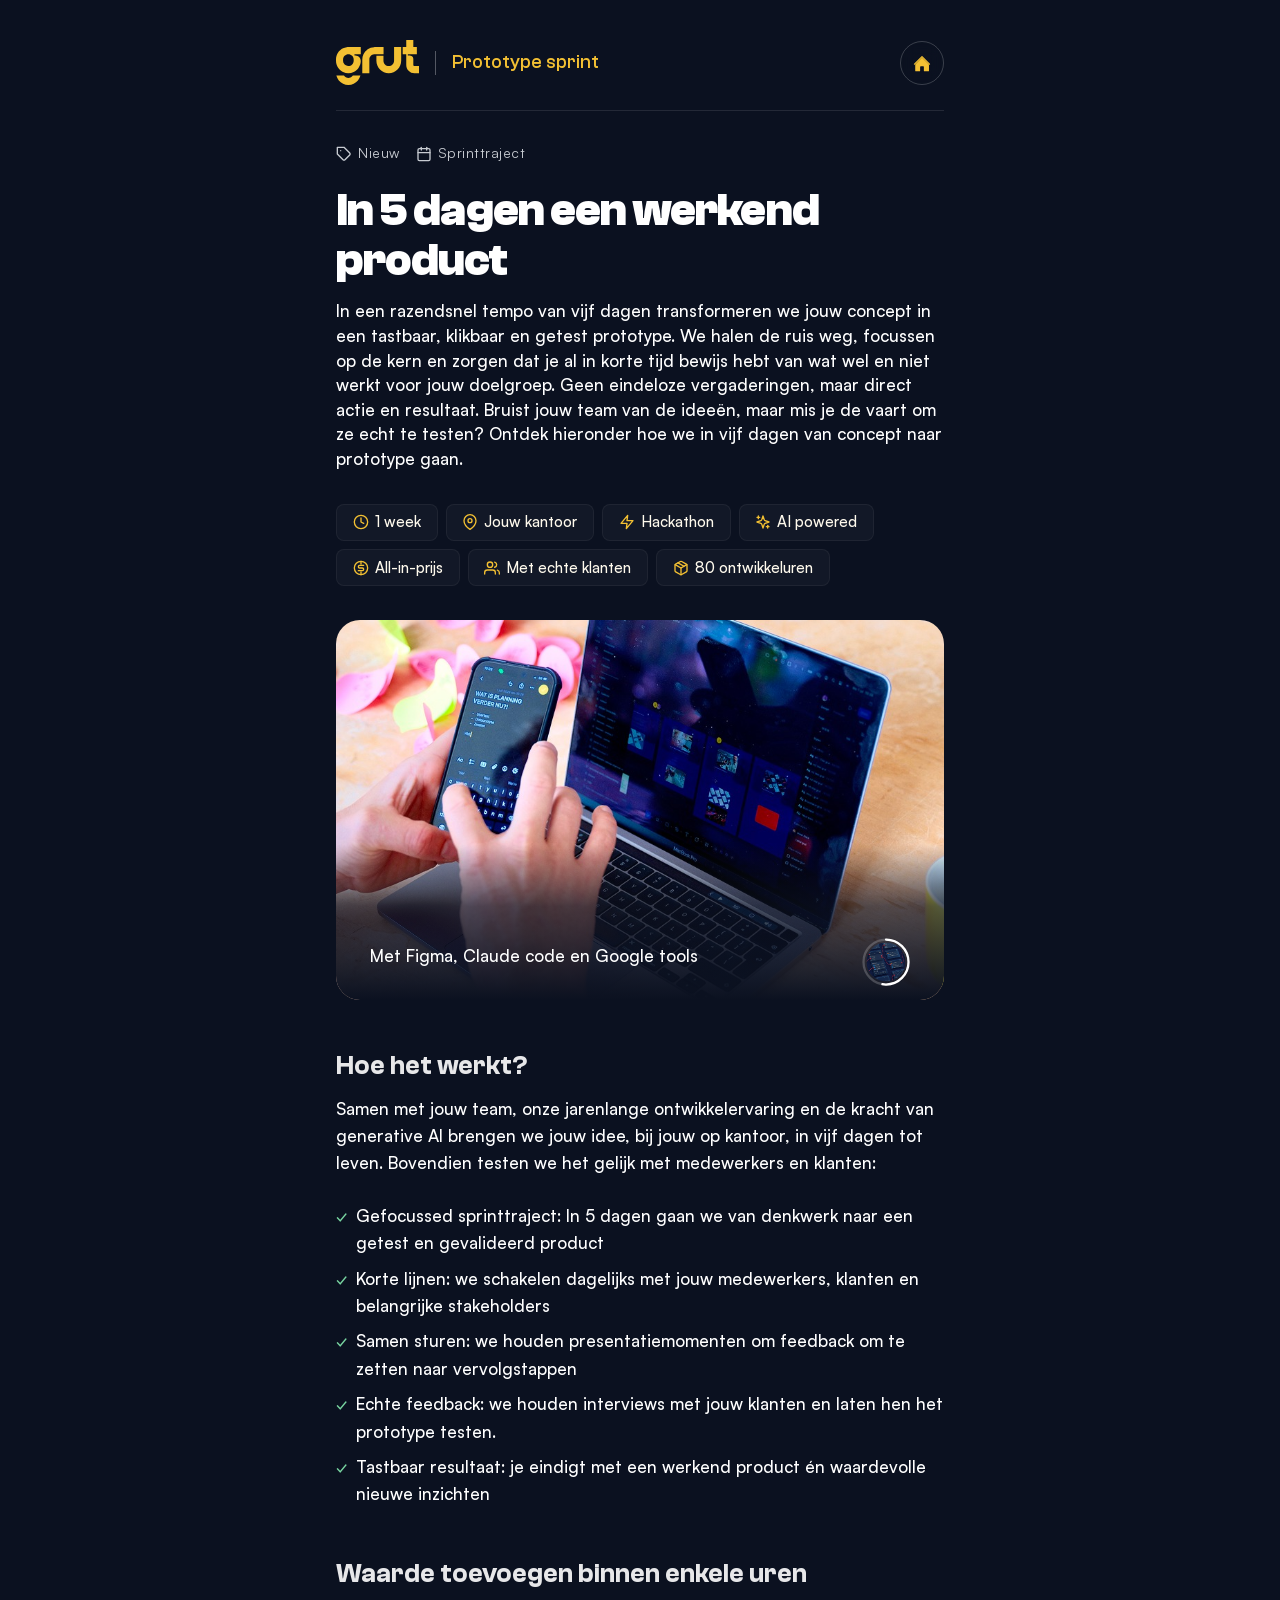
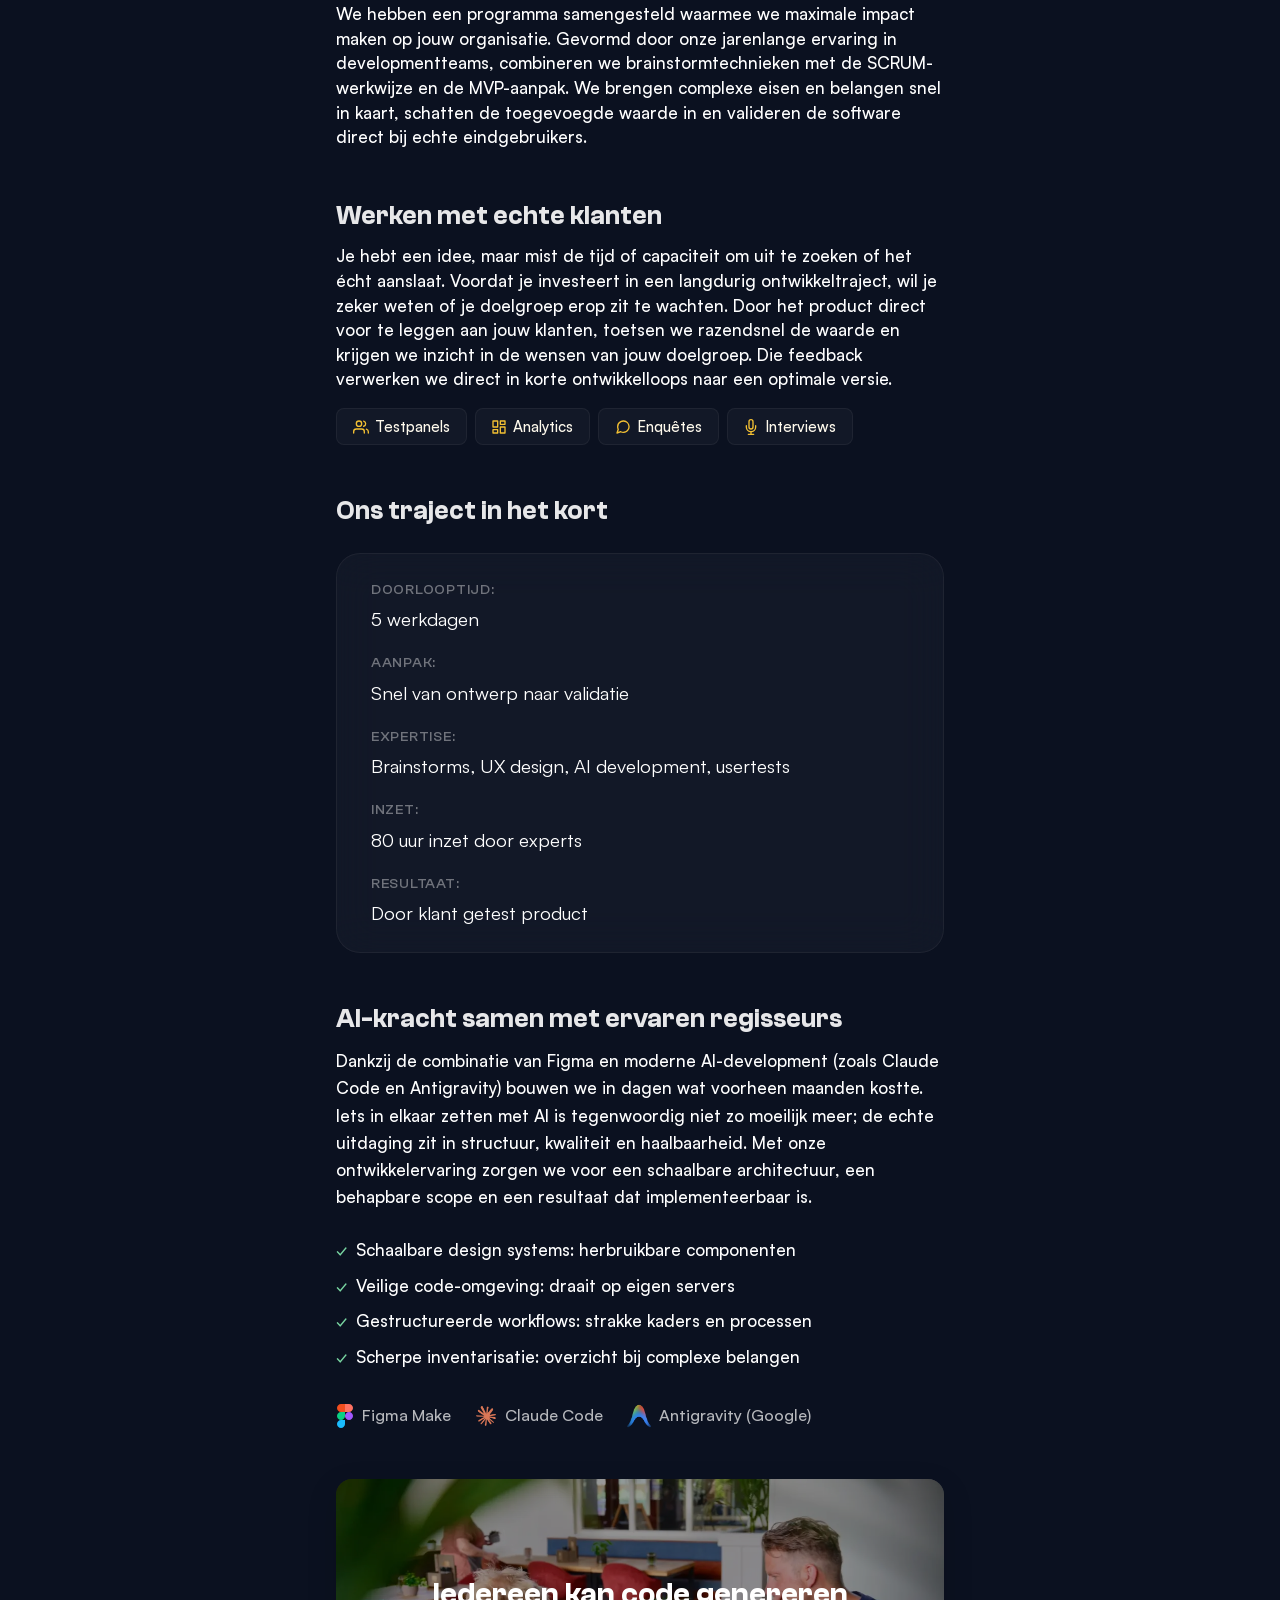
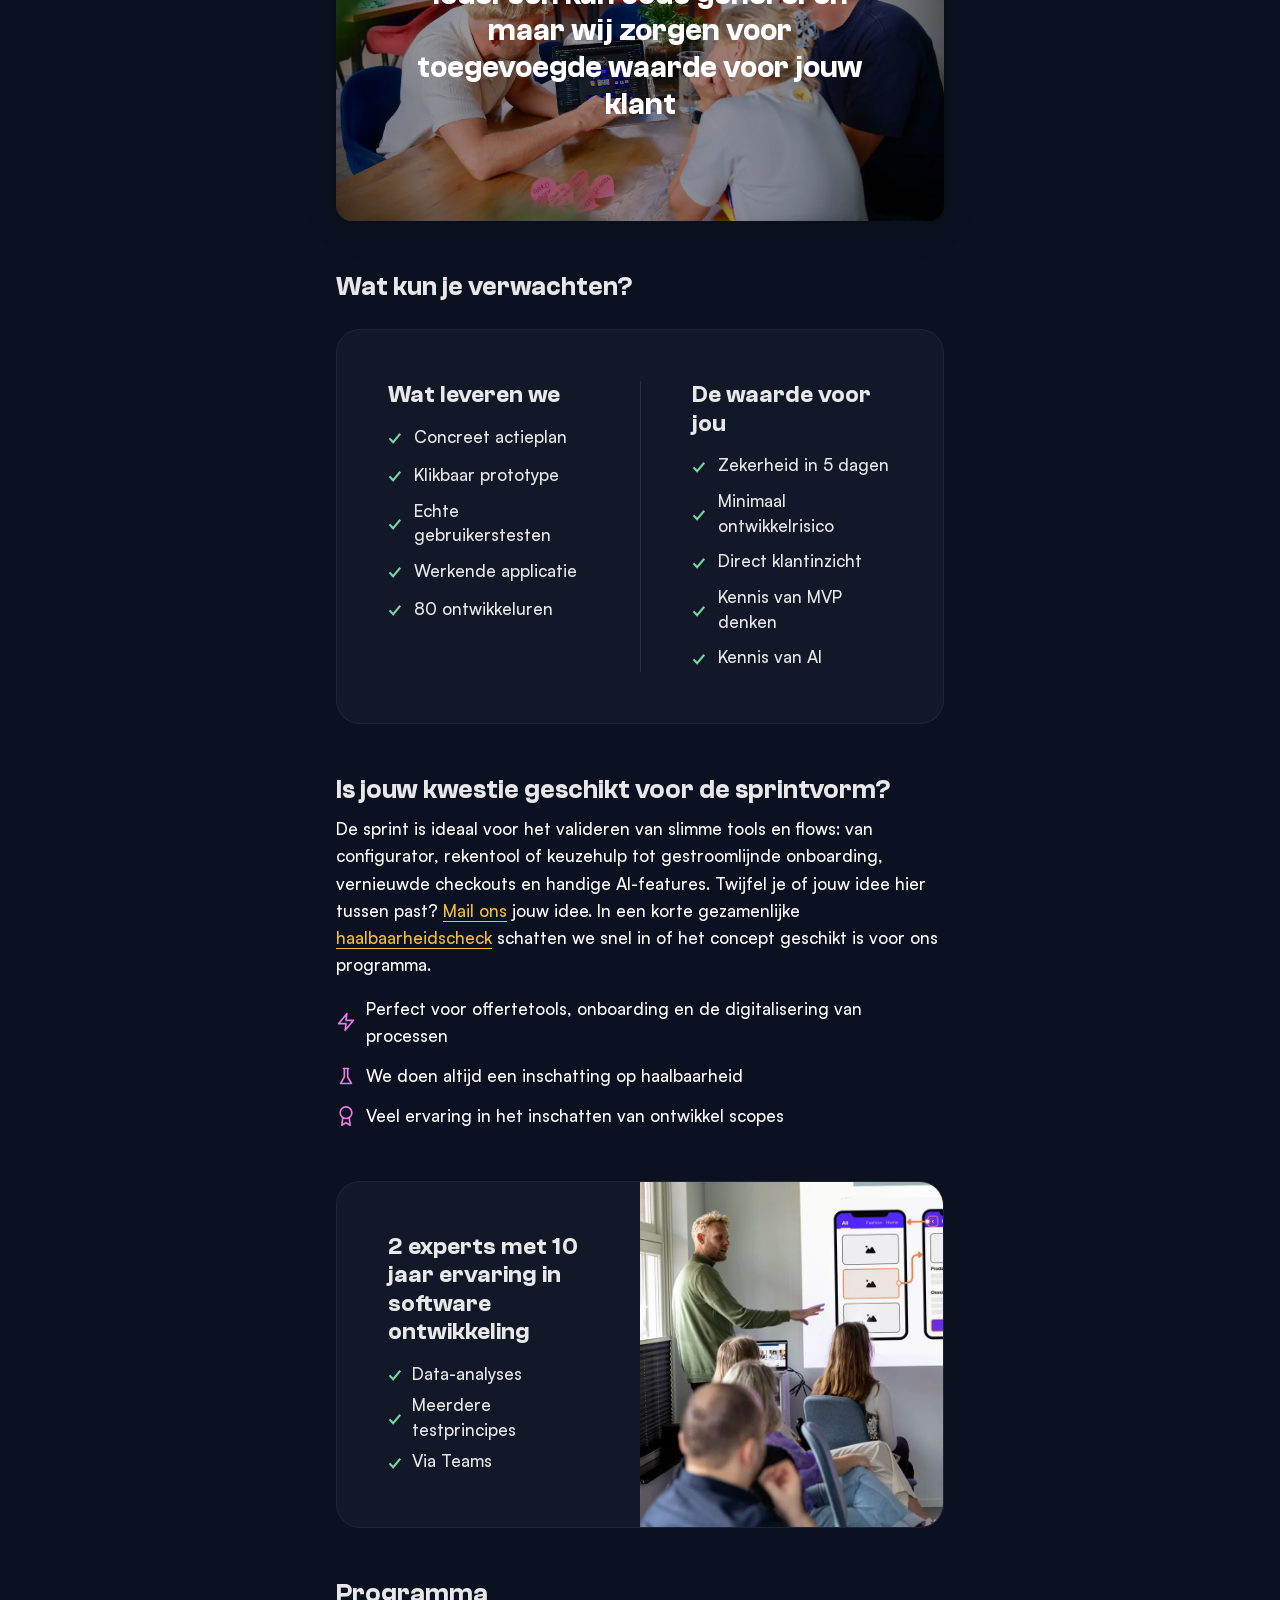
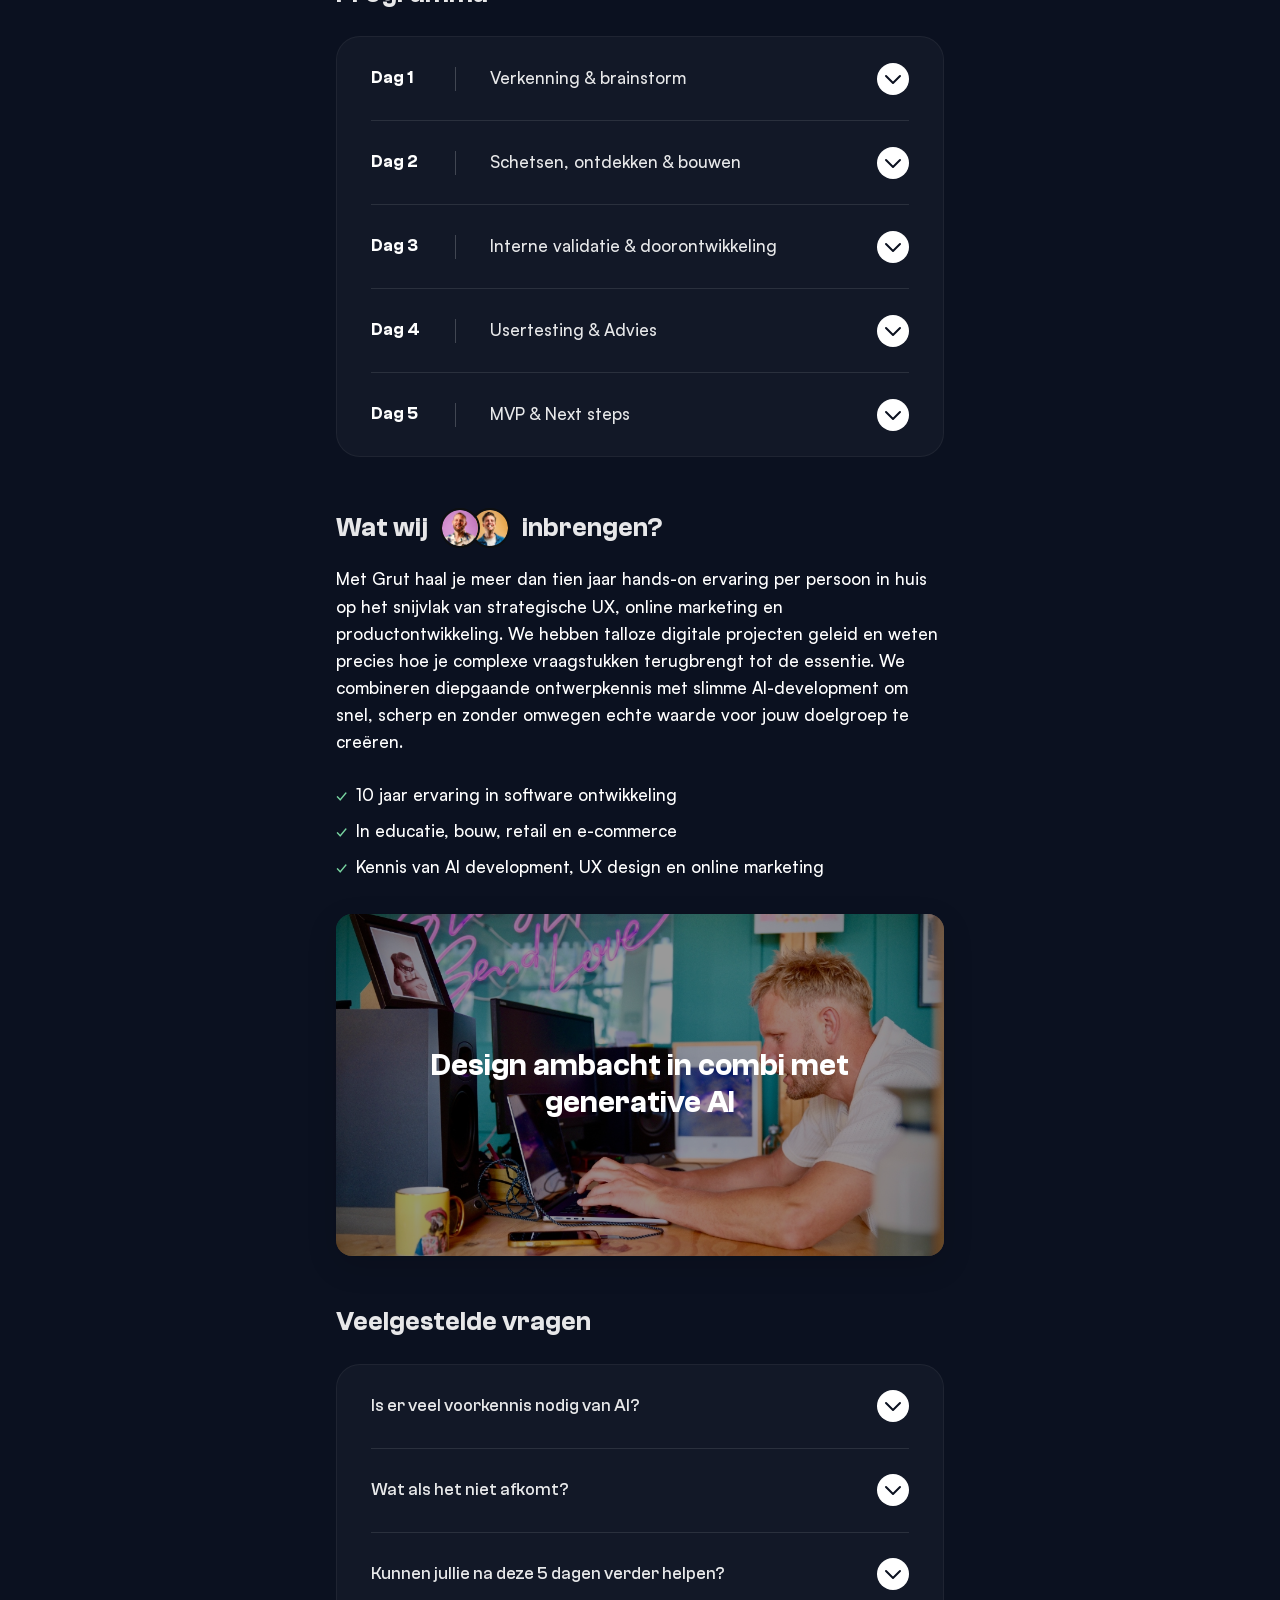
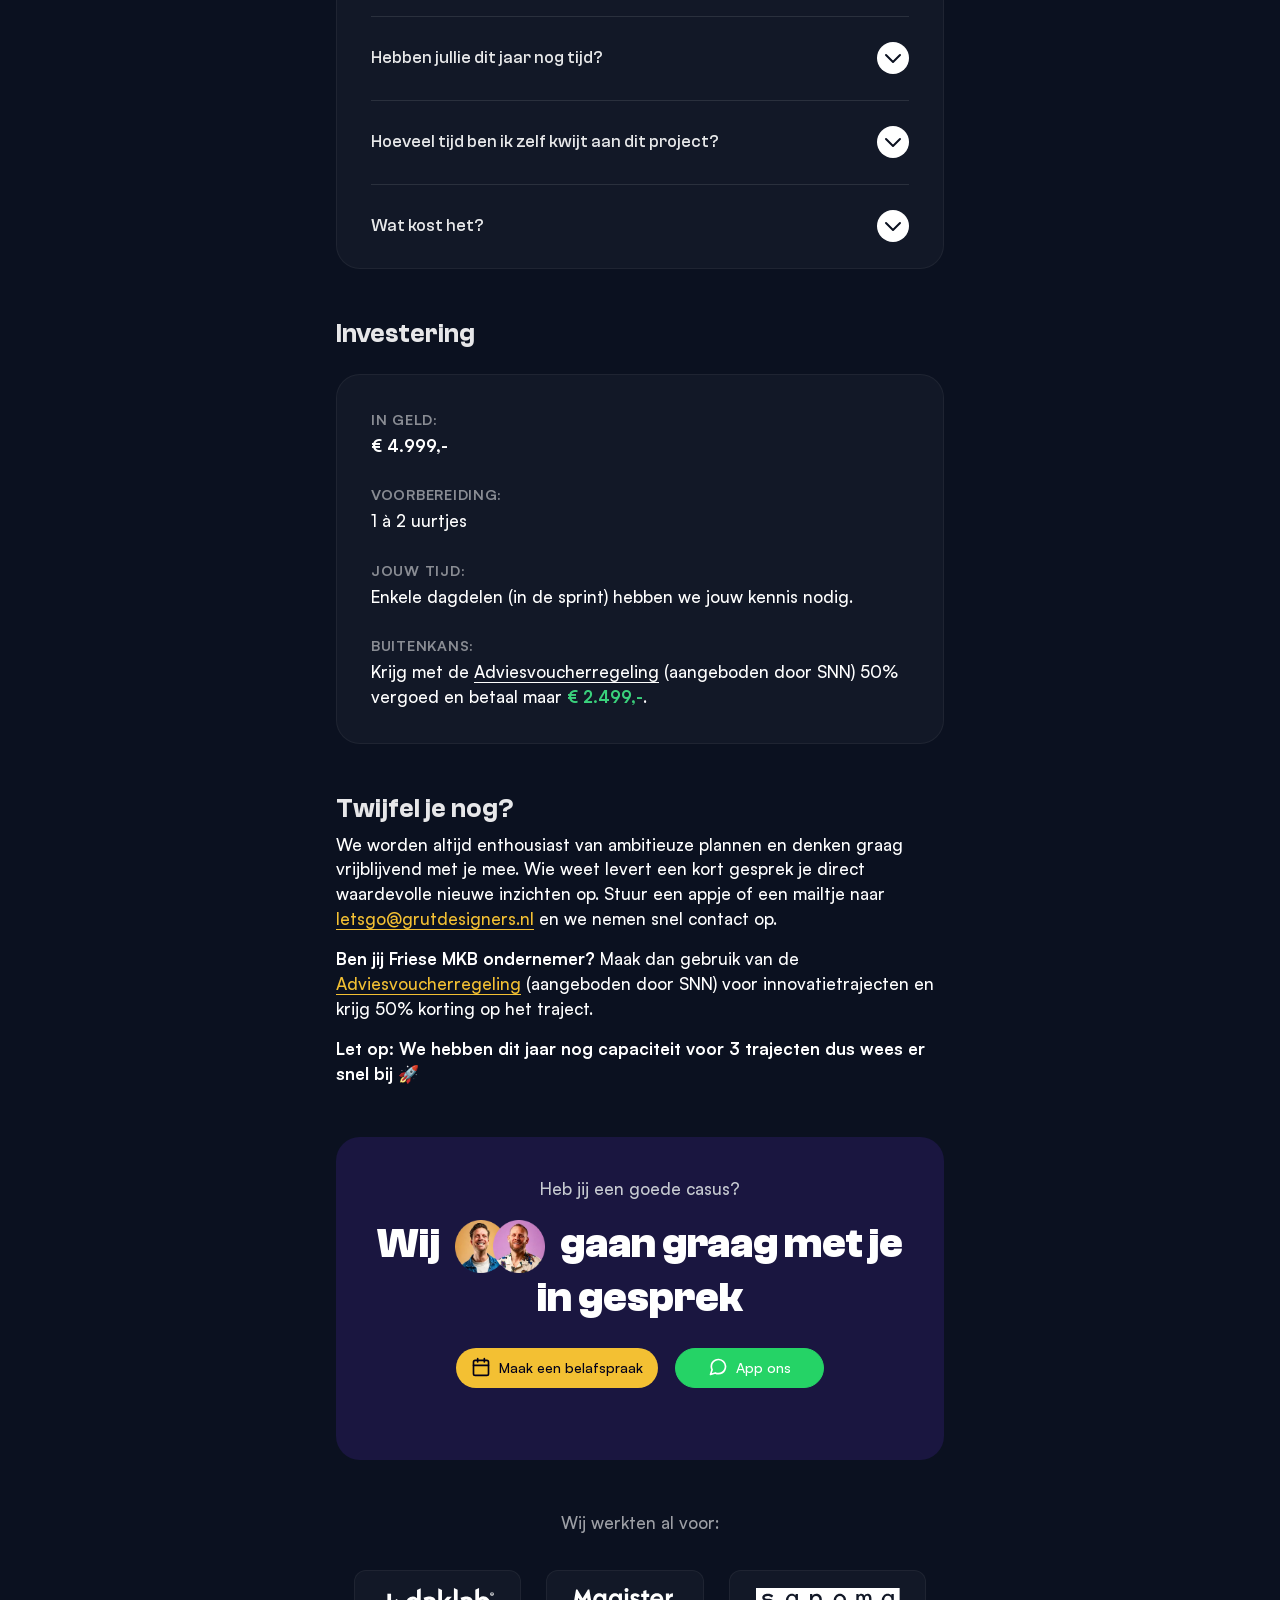
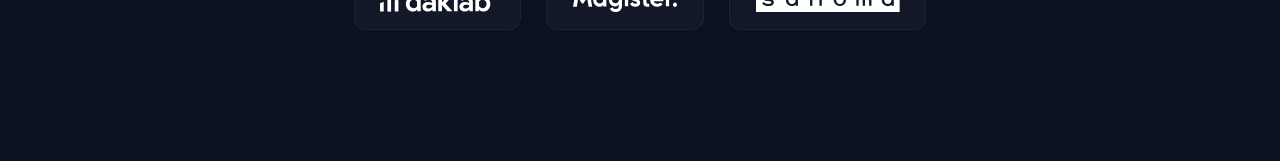
==== prototype-sprint/index.html @ 074c6bef "Update icon colors to pink and vertical align center" ====
<!DOCTYPE html>
<html lang="nl">
<head>
    <meta charset="UTF-8"/>
    <meta name="viewport" content="width=device-width, initial-scale=1.0, maximum-scale=1.0, user-scalable=no, viewport-fit=cover"/>
    
    <title>Prototype Sprint | Grut.</title>
    <meta name="description" content="In 1 week van idee naar een doorgetest prototype met input van jouw klanten en medewerkers."/>
    
    <!-- Open Graph Meta Tags -->
    <meta property="og:title" content="Prototype Sprint | Grut."/>
    <meta property="og:description" content="In 1 week van idee naar een doorgetest prototype met input van jouw klanten en medewerkers."/>
    <meta property="og:image" content="https://grutdesigners.nl/assets/preview-afbeelding-prototype.jpg?v=3"/>
    <meta property="og:url" content="https://grutdesigners.nl/prototype-sprint/"/>
    <meta property="og:type" content="website"/>
    
    <link rel="icon" href="../assets/logo-beeldmerk.svg" type="image/svg+xml"/>
    
    <!-- Fonts -->
    <link rel="preload" href="../assets/fonts/ClashGrotesk-400.woff2" as="font" type="font/woff2" crossorigin/>
    <link rel="preload" href="../assets/fonts/ClashGrotesk-500.woff2" as="font" type="font/woff2" crossorigin/>
    <link rel="preload" href="../assets/fonts/ClashGrotesk-600.woff2" as="font" type="font/woff2" crossorigin/>
    <link rel="preload" href="../assets/fonts/Satoshi-400.woff2" as="font" type="font/woff2" crossorigin/>
    <link rel="preload" href="../assets/fonts/Satoshi-500.woff2" as="font" type="font/woff2" crossorigin/>
    <link rel="preload" href="../assets/fonts/Satoshi-700.woff2" as="font" type="font/woff2" crossorigin/>

    <link rel="stylesheet" href="../style-v43.min.css"/>
    
    <style>
        @font-face {
            font-family: "Clash Grotesk";
            src: url("../assets/fonts/ClashGrotesk-200.woff2") format("woff2");
            font-weight: 200;
            font-display: swap;
            font-style: normal;
        }
        @font-face {
            font-family: "Clash Grotesk";
            src: url("../assets/fonts/ClashGrotesk-300.woff2") format("woff2");
            font-weight: 300;
            font-display: swap;
            font-style: normal;
        }
        @font-face {
            font-family: "Clash Grotesk";
            src: url("../assets/fonts/ClashGrotesk-400.woff2") format("woff2");
            font-weight: 400;
            font-display: swap;
            font-style: normal;
        }
        @font-face {
            font-family: "Clash Grotesk";
            src: url("../assets/fonts/ClashGrotesk-500.woff2") format("woff2");
            font-weight: 500;
            font-display: swap;
            font-style: normal;
        }
        @font-face {
            font-family: "Clash Grotesk";
            src: url("../assets/fonts/ClashGrotesk-600.woff2") format("woff2");
            font-weight: 600;
            font-display: swap;
            font-style: normal;
        }
        @font-face {
            font-family: "Clash Grotesk";
            src: url("../assets/fonts/ClashGrotesk-700.woff2") format("woff2");
            font-weight: 700;
            font-display: swap;
            font-style: normal;
        }
        @font-face {
            font-family: "Satoshi";
            src: url("../assets/fonts/Satoshi-300.woff2") format("woff2");
            font-weight: 300;
            font-display: swap;
            font-style: normal;
        }
        @font-face {
            font-family: "Satoshi";
            src: url("../assets/fonts/Satoshi-400.woff2") format("woff2");
            font-weight: 400;
            font-display: swap;
            font-style: normal;
        }
        @font-face {
            font-family: "Satoshi";
            src: url("../assets/fonts/Satoshi-500.woff2") format("woff2");
            font-weight: 500;
            font-display: swap;
            font-style: normal;
        }
        @font-face {
            font-family: "Satoshi";
            src: url("../assets/fonts/Satoshi-700.woff2") format("woff2");
            font-weight: 700;
            font-display: swap;
            font-style: normal;
        }
        /* Specific overrides for standalone overlay page */
        html, body {
            overflow-x: hidden;
            background-color: #0b1120; /* Default fallback dark theme color */
            min-height: 100vh;
            margin: 0;
            padding: 0;
        }
        .standalone-overlay {
            width: 100%;
            min-height: 100vh;
            display: flex;
            flex-direction: column;
            position: relative;
        }
        .standalone-overlay .overlay-header {
            position: relative;
            padding-top: 40px; /* Extra spacing on standalone */
            pointer-events: auto;
            align-items: center; /* Center align everything vertically */
        }

        .home-btn-transparent {
            background-color: transparent !important;
        }
        .home-btn-transparent:hover {
            background-color: rgba(255, 255, 255, 0.1) !important;
        }
        @media (min-width: 768px) {
            .home-btn-transparent {
                color: var(--color-yellow) !important;
            }
        }
        .standalone-overlay .overlay-header__tag {
            background: rgba(255, 255, 255, 0.2);
            border: 1px solid rgba(255, 255, 255, 0.3);
        }
        .overlay-content__tags .overlay-header__tag {
            font-size: calc(var(--body-size) - 2px);
            font-weight: 500;
        }
        .standalone-overlay .overlay-content-container {
            margin-top: 0;
        }
        .mobile-text {
            display: none;
        }
        @media (max-width: 768px) {
            .standalone-overlay .overlay-content-container {
                margin-top: 24px;
            }
            .header-logo {
                height: 33px !important;
            }
            .hide-emoji-mobile {
                display: none !important;
            }
            .desktop-text {
                display: none;
            }
            .mobile-text {
                display: inline;
            }
            .square-on-mobile {
                aspect-ratio: 100 / 85 !important;
            }
            .tall-on-mobile {
                aspect-ratio: 100 / 105 !important;
            }
            .zoom-on-mobile {
                transform: scale(1.3);
                transform-origin: 15% 50%;
            }
            .highlight-content {
                padding: 1.5rem 2rem !important;
            }
            .hero-slider__preview {
                width: 40px !important;
                height: 40px !important;
                right: 1.5rem !important;
                bottom: calc(2rem - 1px) !important;
            }
            .overlay-flexible-content .hero-slider__title {
                min-height: 2.4em !important;
                display: flex !important;
                align-items: center !important;
            }
            .hero-slider__preview-img {
                width: 34px !important;
                height: 34px !important;
                top: 3px !important;
                left: 3px !important;
            }
            .hero-slider__progress {
                width: 40px !important;
                height: 40px !important;
            }
            .hero-slider__content {
                padding-right: 4.5rem !important;
            }
            .overlay-flexible-content > h3 {
                font-size: 1.6rem !important;
            }
            .prototype-highlight-block {
                flex-direction: column-reverse !important;
            }
            .day-label {
                min-width: auto !important;
            }
            .day-icon, .prototype-faq-icon {
                width: 26px !important;
                height: 26px !important;
            }
            .day-icon svg, .prototype-faq-icon svg {
                width: 16px !important;
                height: 16px !important;
            }
            .prototype-cta-block .btn {
                width: 100% !important;
                justify-content: center !important;
            }
            .prototype-trusted-block {
                flex-direction: column !important;
                align-items: center !important;
                text-align: center !important;
                gap: 1.5rem !important;
                margin-bottom: 0 !important;
            }
            .prototype-trusted-logos {
                flex-wrap: nowrap !important;
                gap: 1rem !important;
                min-width: 100% !important;
                justify-content: space-between !important;
            }
            .prototype-trusted-logos .logo-box {
                background: transparent !important;
                border: none !important;
                padding: 0 !important;
            }
            .prototype-trusted-logos .logo-box img {
                height: 16px !important;
            }
        }
        /* Override global modal-meta-list for this specific page */
        .modal-meta-list {
            background: rgba(255, 255, 255, 0.03) !important;
            border: 1px solid rgba(255, 255, 255, 0.05) !important;
            border-radius: 24px !important;
            padding: 1.5rem 2rem !important;
            margin-top: 0 !important;
        }
        
        .prototype-trusted-block {
            text-align: center;
            margin: 4rem 0 3rem 0;
        }
        .prototype-trusted-title {
            margin-bottom: 3rem !important;
            color: #C7CBD1;
            font-size: 1.4rem !important;
            font-family: var(--font-heading) !important;
            font-weight: 500 !important;
        }
        .prototype-trusted-logos {
            display: grid;
            grid-template-columns: 1fr;
            gap: 1.5rem;
            width: 100%;
        }
        @media (min-width: 768px) {
            .prototype-trusted-logos {
                grid-template-columns: repeat(3, 1fr);
            }
        }
        .prototype-trusted-logos .logo-box {
            background: rgba(255, 255, 255, 0.03);
            border: 1px solid rgba(255, 255, 255, 0.05);
            padding: 2rem;
            aspect-ratio: 1 / 1;
            border-radius: 24px;
            display: flex;
            justify-content: center;
            align-items: center;
            transition: transform 0.2s ease, background 0.2s ease;
        }
        .prototype-trusted-logos .logo-box:hover {
            transform: translateY(-4px);
            background: rgba(255, 255, 255, 0.06);
        }
        .prototype-trusted-logos img {
            height: 40px;
            width: auto;
            max-width: 100%;
            object-fit: contain;
        }

        /* Prototype Sprint Extra Components */
        .prototype-highlight-block {
            display: flex;
            flex-direction: column;
            margin: 3rem 0;
            background: rgba(255, 255, 255, 0.03);
            border: 1px solid rgba(255, 255, 255, 0.05);
            border-radius: 24px;
            overflow: hidden;
        }
        @media (min-width: 768px) {
            .prototype-highlight-block {
                flex-direction: row;
                align-items: stretch;
                gap: 0;
            }
        }
        .highlight-content {
            padding: 2rem;
            flex: 1;
            display: flex;
            flex-direction: column;
            justify-content: center;
        }
        @media (min-width: 768px) {
            .highlight-content {
                padding: 3rem;
                flex: 1 1 50%;
                max-width: 50%;
            }
            .highlight-image {
                flex: 1 1 50%;
                max-width: 50%;
            }
        }
        .highlight-content h3 {
            margin-top: 0;
            margin-bottom: 0.75rem;
            color: rgba(255, 255, 255, 0.9);
            font-size: 1.4rem;
            font-weight: 600;
        }
        .highlight-content ul {
            list-style: none;
            padding: 0;
            margin: 0;
        }
        .highlight-content li {
            display: flex;
            align-items: center;
            gap: 10px;
            margin-bottom: 0.25rem;
            color: rgba(255, 255, 255, 0.9);
        }
        .highlight-content li:last-child {
            margin-bottom: 0;
        }
        .highlight-content .check {
            color: var(--color-green, #79D6A2);
            font-weight: bold;
            font-size: 1.2rem;
        }
        .highlight-image {
            flex: 1;
            display: flex;
            min-height: 250px;
        }
        .highlight-image img {
            width: 100%;
            height: 100%;
            object-fit: cover;
        }
        .overlay-content__tags .overlay-header__tag {
            background: rgba(255, 255, 255, 0.03);
            border: 1px solid rgba(255, 255, 255, 0.05);
            backdrop-filter: none;
            -webkit-backdrop-filter: none;
        }

        .prototype-columns-block {
            display: flex;
            flex-direction: column;
            gap: 2rem;
            margin: 0 0 3rem 0;
            background: rgba(255, 255, 255, 0.03);
            border: 1px solid rgba(255, 255, 255, 0.05);
            padding: 2rem;
            border-radius: 24px;
        }
        @media (min-width: 768px) {
            .prototype-columns-block {
                flex-direction: row;
                align-items: stretch;
                gap: 3rem;
                padding: 3rem;
            }
        }
        .prototype-columns-block .column {
            flex: 1;
        }
        .prototype-columns-block .divider {
            display: none;
        }
        @media (min-width: 768px) {
            .prototype-columns-block .divider {
                display: block;
                width: 1px;
                align-self: stretch;
                background: rgba(255, 255, 255, 0.1);
            }
        }
        .prototype-columns-block h4 {
            margin-top: 0;
            margin-bottom: 0.75rem;
            color: rgba(255, 255, 255, 0.9);
            font-size: 1.4rem;
            font-weight: 600;
            font-family: var(--font-heading);
        }
        .prototype-columns-block ul {
            list-style: none;
            padding: 0;
            margin: 0;
        }
        .prototype-columns-block li {
            display: flex;
            align-items: center;
            gap: 12px;
            margin-bottom: 0.5rem;
            font-size: var(--body-size);
            color: rgba(255, 255, 255, 0.9);
        }
        .prototype-columns-block li:last-child {
            margin-bottom: 0;
        }
        .prototype-columns-block .check {
            color: var(--color-green, #79D6A2);
            font-weight: bold;
            font-size: 1.2rem;
        }

        .prototype-days-list {
            margin: 0 0 3rem 0;
            background: rgba(255, 255, 255, 0.03);
            border: 1px solid rgba(255, 255, 255, 0.05);
            border-radius: 24px;
            padding: 1.5rem 2rem;
        }
        .day-item {
            border-bottom: 1px solid rgba(255, 255, 255, 0.1);
            padding: 1.5rem 0;
        }
        .day-item:first-child {
            padding-top: 0;
        }
        .day-item:last-child {
            border-bottom: none;
            padding-bottom: 0;
        }
        .day-item summary {
            cursor: pointer;
            list-style: none;
            display: flex;
            justify-content: space-between;
            align-items: center;
            gap: 16px;
        }
        .day-item summary::-webkit-details-marker {
            display: none;
        }
        .day-label-container {
            display: flex;
            flex-direction: row;
            align-items: center;
            gap: 1rem;
        }
        @media (min-width: 768px) {
            .day-label-container {
                align-items: center;
                gap: 2rem;
            }
        }
        .day-label {
            font-family: var(--font-heading);
            font-weight: 600;
            font-size: var(--body-size);
            min-width: 50px;
            color: #fff;
            white-space: nowrap;
        }
        .day-divider {
            width: 1px;
            height: 20px;
            background-color: rgba(255, 255, 255, 0.2);
            margin-top: 2px;
        }
        @media (min-width: 768px) {
            .day-divider {
                height: 24px;
                margin-top: 0;
            }
        }
        .day-desc-title {
            font-size: var(--body-size);
            color: rgba(255, 255, 255, 0.9);
            font-weight: 500;
        }
        .day-icon {
            background: #fff;
            color: var(--theme-bg, #0b1120);
            width: 32px;
            height: 32px;
            border-radius: 50%;
            display: flex;
            align-items: center;
            justify-content: center;
            transition: transform 0.3s ease, background-color 0.3s ease;
            flex-shrink: 0;
        }
        .day-item[open] .day-icon {
            transform: rotate(180deg);
            background: #e0e0e0;
        }
        .day-content {
            padding-top: 1rem;
            color: #ffffff;
            line-height: 1.6;
            font-size: var(--body-size);
        }

        .prototype-faq {
            margin: 0 0 3rem 0;
            background: rgba(255, 255, 255, 0.03);
            border: 1px solid rgba(255, 255, 255, 0.05);
            border-radius: 24px;
            padding: 1.5rem 2rem;
        }
        .prototype-faq-item {
            border-bottom: 1px solid rgba(255, 255, 255, 0.1);
            padding: 1.5rem 0;
        }
        .prototype-faq-item:first-child {
            padding-top: 0;
        }
        .prototype-faq-item:last-child {
            border-bottom: none;
            padding-bottom: 0;
        }
        .prototype-faq-item summary {
            font-family: var(--font-heading);
            font-weight: 500;
            font-size: var(--body-size);
            color: rgba(255, 255, 255, 0.9);
            cursor: pointer;
            list-style: none;
            display: flex;
            justify-content: space-between;
            align-items: center;
            transition: color 0.2s ease;
        }
        .prototype-faq-item summary:hover {
            color: #fff;
        }
        .prototype-faq-item summary::-webkit-details-marker {
            display: none;
        }
        .prototype-faq-item[open] summary {
            color: #fff;
            margin-bottom: 1rem;
        }
        .prototype-faq-icon {
            background: #fff;
            color: var(--theme-bg, #0b1120);
            width: 32px;
            height: 32px;
            border-radius: 50%;
            display: flex;
            align-items: center;
            justify-content: center;
            transition: transform 0.3s ease, background-color 0.3s ease;
            flex-shrink: 0;
        }
        .prototype-faq-item[open] .prototype-faq-icon {
            transform: rotate(180deg);
            background: #e0e0e0;
        }
        .prototype-faq-content {
            color: #ffffff;
            line-height: 1.6;
            font-size: var(--body-size);
        }

        /* Photo Slider */
        .prototype-slider-container {
            margin: 3rem 0;
            width: 100%;
        }
        .prototype-slider-header {
            margin-bottom: 1.5rem;
            color: rgba(255, 255, 255, 0.9);
            font-size: 1.4rem;
            font-weight: 600;
        }
        .prototype-slider-track {
            display: flex;
            gap: 1.5rem;
            overflow-x: auto;
            scroll-snap-type: x mandatory;
            scroll-behavior: smooth;
            -webkit-overflow-scrolling: touch;
            scrollbar-width: none;
            -ms-overflow-style: none;
            cursor: grab;
            padding-bottom: 1rem;
        }
        .prototype-slider-track::-webkit-scrollbar {
            display: none;
        }
        .prototype-slider-track.is-dragging {
            cursor: grabbing;
            scroll-snap-type: none;
            scroll-behavior: auto;
        }
        .prototype-slider-item {
            flex: 0 0 auto;
            scroll-snap-align: start;
            width: 85%;
            max-width: 450px;
            aspect-ratio: 4/3;
            border-radius: 16px;
            overflow: hidden;
            position: relative;
            background-color: rgba(255, 255, 255, 0.05);
            transition: transform 0.3s ease;
        }
        @media (min-width: 768px) {
            .prototype-slider-item {
                width: 60%;
            }
        }
        .prototype-slider-item:hover {
            transform: scale(0.98);
        }
        .prototype-slider-img {
            width: 100%;
            height: 100%;
            object-fit: cover;
            display: block;
            pointer-events: none;
        }
        .prototype-slider-caption {
            position: absolute;
            bottom: 0;
            left: 0;
            right: 0;
            padding: 5rem 1.5rem 1.5rem 1.5rem;
            background: linear-gradient(to top, rgba(11, 17, 32, 1) 0%, rgba(11, 17, 32, 0.7) 60%, rgba(11, 17, 32, 0) 100%);
            color: #fff;
            font-size: var(--body-size);
            font-weight: 500;
            pointer-events: none;
        }

        /* Hero Auto Slider */
        .hero-slider {
            position: relative;
            width: 100%;
            aspect-ratio: 100 / 86;
            border-radius: 24px;
            overflow: hidden;
            margin: 2rem 0;
            background-color: var(--theme-bg, #0b1120);
        }
        @media (min-width: 768px) {
            .hero-slider {
                aspect-ratio: 16/10;
            }
        }
        .hero-slider__slides {
            width: 100%;
            height: 100%;
            position: relative;
        }
        .hero-slider__slide {
            position: absolute;
            top: 0; left: 0; right: 0; bottom: 0;
            opacity: 0;
            transition: opacity 0.8s ease-in-out;
            pointer-events: none;
        }
        .hero-slider__slide.is-active {
            opacity: 1;
            pointer-events: auto;
        }
        .hero-slider__slide .hero-slider__img {
            width: 100%;
            height: 100%;
            object-fit: cover;
            display: block;
            transform: scale(1);
            transition: transform 6s linear;
        }
        .hero-slider__slide.is-active .hero-slider__img {
            transform: scale(1.05);
        }
        .hero-slider__content {
            position: absolute;
            bottom: 0;
            left: 0;
            right: 0;
            padding: 6rem 2rem 2rem 2rem;
            background: linear-gradient(to top, rgba(11, 17, 32, 1) 0%, rgba(11, 17, 32, 0.7) 60%, rgba(11, 17, 32, 0) 100%);
            color: #fff;
            display: flex;
            flex-direction: column;
            gap: 8px;
            align-items: flex-start;
        }
        .overlay-flexible-content .hero-slider__title {
            font-family: var(--font-body);
            font-size: var(--body-size);
            font-weight: 500;
            margin: 0;
            line-height: 1.2;
        }
        .hero-slider__top-tag {
            position: absolute;
            top: 2rem;
            left: 2rem;
            z-index: 5;
        }
        .hero-slider__top-tag .overlay-header__tag {
            font-size: calc(var(--body-size) - 3px);
        }

        /* Nieuw CTA Blok */
        .prototype-cta-block {
            background-color: #1a1640; /* var(--color-darkblue) approx */
            border-radius: 24px;
            padding: clamp(24px, 4vw, 40px);
            margin-top: 3rem;
            margin-bottom: 2rem;
            color: #ffffff;
        }

        .prototype-cta-grid {
            display: grid;
            grid-template-columns: 1fr;
            grid-template-areas: 
                "header"
                "checklist"
                "button";
            gap: 24px;
            margin-bottom: 32px;
        }

        @media (min-width: 768px) {
            .prototype-cta-grid {
                grid-template-columns: 1fr 1fr;
                grid-template-areas: 
                    "header checklist"
                    "button checklist";
                row-gap: 32px;
                column-gap: 24px;
            }
        }

        .cta-header { grid-area: header; display: flex; flex-direction: column; gap: 8px; }
        .cta-checklist { grid-area: checklist; display: flex; flex-direction: column; gap: 8px; justify-content: center; margin: 0; padding-left: 0; list-style: none; }
        .cta-button { grid-area: button; align-self: end; justify-self: start; }

        .cta-title {
            font-family: var(--font-heading);
            font-size: clamp(34px, 5vw, 44px);
            font-weight: 700;
            margin: 0;
            line-height: 1.1;
        }

        .cta-price {
            color: var(--color-pink);
            font-size: var(--body-size);
            font-weight: 600;
            font-family: var(--font-body);
            line-height: 1.1;
        }

        .cta-check-item {
            font-size: var(--body-size);
            color: rgba(255, 255, 255, 0.9);
            font-weight: 400;
        }

        .cta-btn-yellow {
            background-color: var(--color-yellow);
            color: #02001A;
            border: none;
            font-size: calc(var(--body-size) - 3px);
            font-weight: 500;
        }
        .cta-btn-yellow:hover {
            transform: scale(1.03);
            background-color: #ffd859;
        }

        .cta-footer-info {
            border-top: 1px solid rgba(255, 255, 255, 0.15);
            padding-top: 24px;
            display: flex;
            flex-direction: column;
            gap: 16px;
        }

        @media (min-width: 768px) {
            .cta-footer-info {
                flex-direction: row;
                align-items: center;
                justify-content: space-between;
                gap: 32px;
            }
        }

        .cta-footer-text {
            font-size: var(--body-size);
            line-height: 1.5;
            color: #C7CBD1;
            max-width: 600px;
        }
        
        /* Preview / Next Slide Thumbnail */
        .hero-slider__preview {
            position: absolute;
            bottom: calc(2rem - 20px);
            right: 2rem;
            width: 64px;
            height: 64px;
            cursor: pointer;
            z-index: 10;
            border-radius: 50%;
            transition: transform 0.2s ease;
        }
        .hero-slider__preview:hover {
            transform: scale(1.05);
        }
        .hero-slider__preview:active {
            transform: scale(0.95);
        }
        .hero-slider__preview-img {
            position: absolute;
            top: 6px;
            left: 6px;
            width: 52px;
            height: 52px;
            border-radius: 50%;
            object-fit: cover;
            z-index: 2;
        }
        .hero-slider__progress {
            position: absolute;
            top: 0;
            left: 0;
            width: 64px;
            height: 64px;
            z-index: 3;
            transform: rotate(-90deg); /* Start at top */
        }
        .hero-slider__progress circle {
            fill: none;
            stroke-width: 3;
        }
        .hero-slider__progress-bg {
            stroke: rgba(255, 255, 255, 0.2);
        }
        .hero-slider__progress-ring {
            stroke: #fff;
            stroke-linecap: round;
        }

        /* 13 inch screens & smaller laptops */
        @media (max-width: 1440px) {
            .hero-slider__preview {
                transform: scale(0.75);
                transform-origin: bottom right;
            }
            .hero-slider__preview:hover {
                transform: scale(0.80);
            }
            .hero-slider__preview:active {
                transform: scale(0.70);
            }
            /* Titels boven alinea's 10% groter (basis is vaak 1.4rem of clamp) */
            .standalone-overlay h3[style*="1.4rem"],
            .standalone-overlay h4[style*="1.4rem"] {
                font-size: 1.54rem !important;
            }
        }
    </style>
</head>
<body class="theme-darkblue" style="background-color: var(--theme-bg, #0b1120); color: var(--theme-text, #fff);">

    <div class="standalone-overlay">
        <div class="overlay-header">
            <div style="display: flex; align-items: center; gap: 16px;">
                <a href="../index.html" aria-label="Terug naar home" style="color: inherit; text-decoration: none; display: flex; align-items: center;">
                    <svg class="header-logo" aria-label="Grut" fill="none" viewbox="0 0 468 253" xmlns="http://www.w3.org/2000/svg" style="height: 45px; width: auto; color: var(--color-yellow);">
                    <path d="M59.685 40.549C62.9054 39.902 66.3405 39.6863 69.5609 39.6863H139.336V79.8039H103.876V86.4902C117.831 86.4902 138.478 91.2353 139.336 118.196C138.907 132.647 134.184 146.02 126.455 157.02C119.585 166.726 110.353 174.49 99.4034 179.667C90.3862 183.98 80.2956 186.353 69.5609 186.353C59.0409 186.353 48.7355 183.98 39.7184 179.667C37.7862 178.804 36.0686 177.725 34.1364 176.647C13.7404 164.569 0 142.137 0 116.471V109.784C0 81.7451 16.3168 57.8039 39.7184 46.5882C45.9445 43.5686 52.6001 41.4118 59.685 40.549ZM99.4034 109.784C99.4034 101.373 96.1829 94.0392 90.8156 88.4314C85.4482 83.0392 77.934 79.8039 69.5609 79.8039C53.2441 79.8039 39.7184 93.1765 39.7184 109.784V116.471C39.7184 122.941 41.8653 128.98 45.5151 133.941C50.8825 141.49 59.685 146.451 69.5609 146.451C77.934 146.451 85.4482 143 90.8156 137.608C96.1829 132.216 99.4034 124.667 99.4034 116.471V109.784Z" fill="currentColor"></path>
                    <path d="M90.8156 204.255C92.1038 202.745 93.3919 201.235 94.4654 199.725H137.404C132.252 220.216 118.082 237.255 99.4034 246.314C90.3862 250.627 80.2956 253 69.5609 253C59.0409 253 48.7355 250.627 39.7184 246.314C21.04 237.255 7.0849 220.216 1.93225 199.725H44.8711C50.2384 207.706 59.2556 213.098 69.5609 213.098C77.934 213.098 85.4482 209.647 90.8156 204.255Z" fill="currentColor"></path>
                    <path d="M214.152 40.1177C215.225 39.902 216.299 39.902 217.372 39.902H267.415V80.0196H217.372C216.299 80.0196 215.225 80.0196 214.152 80.2353C199.123 81.7451 187.53 94.4706 187.53 110V186.569H147.811V110C147.811 99.2157 150.173 89.0784 154.467 80.0196C165.201 57.3726 187.744 41.1961 214.152 40.1177Z" fill="currentColor"></path>
                    <path d="M326.521 116.686V39.902H366.454V116.686C366.454 155.294 335.323 186.569 296.678 186.569C258.248 186.569 227.117 155.294 227.117 116.686V88.6918H266.836V116.686C266.836 133.078 280.361 146.667 296.678 146.667C313.21 146.667 326.521 133.078 326.521 116.686Z" fill="currentColor"></path>
                    <path d="M434.722 139.98C434.722 143.647 437.728 146.667 441.378 146.667H468V186.569H441.378C415.615 186.569 395.004 165.647 395.004 139.98V80.0196H375.037V39.902H395.004V0H434.722V39.902H454.689V80.0196H403.896V86.7059C418.066 86.7059 434.722 87.1373 434.722 106.549C434.722 114.961 434.722 139.98 434.722 139.98Z" fill="currentColor"></path>
                    </svg>
                </a>
                
                <div class="header-title-divider" style="height: 24px; width: 1px; background-color: rgba(255, 255, 255, 0.3);"></div>
                
                <span class="header-title" style="font-family: var(--font-heading); font-size: clamp(1rem, 1.5vw, 1.1rem); font-weight: 500; color: var(--color-yellow);">Prototype sprint</span>
            </div>
            
            <a href="../index.html" class="overlay-footer-btn overlay-footer-btn--secondary home-btn-transparent" style="text-decoration: none; display: flex; align-items: center; justify-content: center; pointer-events: auto; padding: 0; width: 44px; height: 44px; border-radius: 50%;" aria-label="Home">
                <svg xmlns="http://www.w3.org/2000/svg" viewBox="0 0 24 24" fill="currentColor" style="width: 20px; height: 20px;">
                    <path d="M11.47 3.841a.75.75 0 0 1 1.06 0l8.99 8.994a.75.75 0 1 1-1.06 1.06L12 5.43l-8.46 8.465a.75.75 0 1 1-1.06-1.06l8.99-8.994Z" />
                    <path d="M12 5.432l8.159 8.162c.136.136.215.32.215.513v7.143a.75.75 0 0 1-.75.75H15a.75.75 0 0 1-.75-.75v-4.5a.75.75 0 0 0-.75-.75h-3a.75.75 0 0 0-.75.75v4.5a.75.75 0 0 1-.75.75H4.625a.75.75 0 0 1-.75-.75v-7.143c0-.193.08-.377.215-.513L12 5.432Z" />
                </svg>
            </a>
        </div>
        
        <div class="overlay-content-container">
            <div class="overlay-header__tags" style="margin-bottom: 22px; display: flex; align-items: center; gap: 16px; flex-wrap: wrap; color: #C7CBD1; font-family: var(--font-body); font-size: calc(var(--body-size) - 3px); font-weight: 400; letter-spacing: 0.5px;">
                <div style="display: flex; align-items: center; gap: 6px;">
                    <svg width="16" height="16" fill="none" stroke="currentColor" stroke-linecap="round" stroke-linejoin="round" stroke-width="2" viewBox="0 0 24 24"><path d="M20.59 13.41l-7.17 7.17a2 2 0 0 1-2.83 0L2 12V2h10l8.59 8.59a2 2 0 0 1 0 2.82z"></path><line x1="7" y1="7" x2="7.01" y2="7"></line></svg>
                    <span>Nieuw</span>
                </div>
                <div style="display: flex; align-items: center; gap: 6px;">
                    <svg width="16" height="16" fill="none" stroke="currentColor" stroke-linecap="round" stroke-linejoin="round" stroke-width="2" viewBox="0 0 24 24"><rect x="3" y="4" width="18" height="18" rx="2" ry="2"></rect><line x1="16" y1="2" x2="16" y2="6"></line><line x1="8" y1="2" x2="8" y2="6"></line><line x1="3" y1="10" x2="21" y2="10"></line></svg>
                    <span>Sprinttraject</span>
                </div>
            </div>
            <h3 class="overlay-title" style="margin-bottom: 12px;">In 5 dagen een werkend product</h3>
            <div class="overlay-flexible-content">
                <p class="overlay-intro">In een razendsnel tempo van vijf dagen transformeren we jouw concept in een tastbaar, klikbaar en getest prototype. We halen de ruis weg, focussen op de kern en zorgen dat je al in korte tijd bewijs hebt van wat wel en niet werkt voor jouw doelgroep. Geen eindeloze vergaderingen, maar direct actie en resultaat. Bruist jouw team van de ideeën, maar mis je de vaart om ze echt te testen? Ontdek hieronder hoe we in vijf dagen van concept naar prototype gaan.</p>
                
                <div class="overlay-content__tags">
                    <span class="overlay-header__tag" style="display: inline-flex; align-items: center; gap: 6px;">
                        <svg width="16" height="16" fill="none" stroke="currentColor" stroke-linecap="round" stroke-linejoin="round" stroke-width="2" viewBox="0 0 24 24" style="color: var(--color-yellow);"><circle cx="12" cy="12" r="10"></circle><polyline points="12 6 12 12 16 14"></polyline></svg>
                        1 week
                    </span>
                    <span class="overlay-header__tag" style="display: inline-flex; align-items: center; gap: 6px;">
                        <svg width="16" height="16" fill="none" stroke="currentColor" stroke-linecap="round" stroke-linejoin="round" stroke-width="2" viewBox="0 0 24 24" style="color: var(--color-yellow);"><path d="M21 10c0 7-9 13-9 13s-9-6-9-13a9 9 0 0 1 18 0z"></path><circle cx="12" cy="10" r="3"></circle></svg>
                        Jouw kantoor
                    </span>
                    <span class="overlay-header__tag" style="display: inline-flex; align-items: center; gap: 6px;">
                        <svg width="16" height="16" fill="none" stroke="currentColor" stroke-linecap="round" stroke-linejoin="round" stroke-width="2" viewBox="0 0 24 24" style="color: var(--color-yellow);"><polygon points="13 2 3 14 12 14 11 22 21 10 12 10 13 2"></polygon></svg>
                        Hackathon
                    </span>
                    <span class="overlay-header__tag" style="display: inline-flex; align-items: center; gap: 6px;">
                        <svg width="16" height="16" viewBox="0 0 24 24" fill="none" stroke="currentColor" stroke-width="2" stroke-linecap="round" stroke-linejoin="round" style="color: var(--color-yellow);"><path d="m12 3-1.912 5.813a2 2 0 0 1-1.275 1.275L3 12l5.813 1.912a2 2 0 0 1 1.275 1.275L12 21l1.912-5.813a2 2 0 0 1 1.275-1.275L21 12l-5.813-1.912a2 2 0 0 1-1.275-1.275L12 3Z"/><path d="M5 3v4"/><path d="M7 5H3"/><path d="M19 17v4"/><path d="M21 19h-4"/></svg>
                        AI powered
                    </span>
                    <span class="overlay-header__tag" style="display: inline-flex; align-items: center; gap: 6px;">
                        <svg width="16" height="16" viewBox="0 0 24 24" fill="none" stroke="currentColor" stroke-width="2" stroke-linecap="round" stroke-linejoin="round" style="color: var(--color-yellow);"><circle cx="12" cy="12" r="10"/><path d="M16 8h-6a2 2 0 1 0 0 4h4a2 2 0 1 1 0 4H8"/><line x1="12" y1="18" x2="12" y2="22"/><line x1="12" y1="2" x2="12" y2="6"/></svg>
                        All-in-prijs
                    </span>
                    <span class="overlay-header__tag" style="display: inline-flex; align-items: center; gap: 6px;">
                        <svg width="16" height="16" fill="none" stroke="currentColor" stroke-linecap="round" stroke-linejoin="round" stroke-width="2" viewBox="0 0 24 24" style="color: var(--color-yellow);"><path d="M17 21v-2a4 4 0 0 0-4-4H5a4 4 0 0 0-4 4v2"></path><circle cx="9" cy="7" r="4"></circle><path d="M23 21v-2a4 4 0 0 0-3-3.87"></path><path d="M16 3.13a4 4 0 0 1 0 7.75"></path></svg>
                        Met echte klanten
                    </span>
                    <span class="overlay-header__tag" style="display: inline-flex; align-items: center; gap: 6px;">
                        <svg width="16" height="16" fill="none" stroke="currentColor" stroke-linecap="round" stroke-linejoin="round" stroke-width="2" viewBox="0 0 24 24" style="color: var(--color-yellow);"><line x1="16.5" y1="9.4" x2="7.5" y2="4.21"></line><path d="M21 16V8a2 2 0 0 0-1-1.73l-7-4a2 2 0 0 0-2 0l-7 4A2 2 0 0 0 3 8v8a2 2 0 0 0 1 1.73l7 4a2 2 0 0 0 2 0l7-4A2 2 0 0 0 21 16z"></path><polyline points="3.27 6.96 12 12.01 20.73 6.96"></polyline><line x1="12" y1="22.08" x2="12" y2="12"></line></svg>
                        80 ontwikkeluren
                    </span>
                </div>

                <!-- Hero Auto Slider (replacing static image) -->
                <div class="hero-slider" id="heroAutoSlider">
                    <div class="hero-slider__slides" id="heroSliderSlides">
                        <div class="hero-slider__slide is-active" data-index="0">
                            <img class="hero-slider__img" src="../assets/sprint-slider-1.jpg" alt="Sessie" fetchpriority="high" decoding="async">
                            <div class="hero-slider__content">
                                <h3 class="hero-slider__title">Met Figma, Claude code en Google tools</h3>
                            </div>
                        </div>
                        <div class="hero-slider__slide" data-index="1">
                            <img class="hero-slider__img zoom-on-mobile" src="../assets/sprint-slider-2.jpg" alt="Snelheid" loading="lazy" decoding="async">
                            <div class="hero-slider__content">
                                <h3 class="hero-slider__title">Van idee naar klikbaar prototype</h3>
                            </div>
                        </div>
                        <div class="hero-slider__slide" data-index="2">
                            <img class="hero-slider__img" src="../assets/sprint-slider-3.jpg" alt="Resultaat" loading="lazy" decoding="async">
                            <div class="hero-slider__content">
                                <h3 class="hero-slider__title">Validatie bij echte klanten</h3>
                            </div>
                        </div>
                        <div class="hero-slider__slide" data-index="3">
                            <img class="hero-slider__img" src="../assets/content-afbeelding-3.webp" alt="Brainstorm" loading="lazy" decoding="async">
                            <div class="hero-slider__content">
                                <h3 class="hero-slider__title">Experts met 10 jaar ervaring</h3>
                            </div>
                        </div>
                        <div class="hero-slider__slide" data-index="4">
                            <img class="hero-slider__img" src="../assets/content-afbeelding-9.webp" alt="Post-its" loading="lazy" decoding="async">
                            <div class="hero-slider__content">
                                <h3 class="hero-slider__title">Onze ervaring gecombineerd met jullie kennis</h3>
                            </div>
                        </div>
                    </div>
                    
                    <div class="hero-slider__preview" id="heroSliderPreviewBtn">
                        <img src="" alt="Next" class="hero-slider__preview-img" id="heroSliderNextImg">
                        <svg class="hero-slider__progress" viewBox="0 0 64 64">
                            <circle class="hero-slider__progress-bg" cx="32" cy="32" r="30"></circle>
                            <circle class="hero-slider__progress-ring" id="heroSliderProgress" cx="32" cy="32" r="30"></circle>
                        </svg>
                    </div>
                </div>

                <h3 style="margin-top: 3rem; margin-bottom: 12px; font-size: 1.4rem; font-weight: 600; font-family: var(--font-heading); color: rgba(255,255,255,0.9);">Hoe het werkt?</h3>
                <p style="margin-bottom: 1.5rem; color: #ffffff; line-height: 1.6;">Samen met jouw team, onze jarenlange ontwikkelervaring en de kracht van generative AI brengen we jouw idee, bij jouw op kantoor, in vijf dagen tot leven. Bovendien testen we het gelijk met medewerkers en klanten:</p>
                <ul style="list-style: none; padding: 0; margin-bottom: 2rem; color: #ffffff; line-height: 1.6;">
                    <li style="margin-bottom: 0.5rem; display: flex; align-items: flex-start; gap: 8px;"><span style="color: var(--color-green, #10b981);">✓</span> Gefocussed sprinttraject: In 5 dagen gaan we van denkwerk naar een getest en gevalideerd product</li>
                    <li style="margin-bottom: 0.5rem; display: flex; align-items: flex-start; gap: 8px;"><span style="color: var(--color-green, #10b981);">✓</span> Korte lijnen: we schakelen dagelijks met jouw medewerkers, klanten en belangrijke stakeholders</li>
                    <li style="margin-bottom: 0.5rem; display: flex; align-items: flex-start; gap: 8px;"><span style="color: var(--color-green, #10b981);">✓</span> Samen sturen: we houden presentatiemomenten om feedback om te zetten naar vervolgstappen</li>
                    <li style="margin-bottom: 0.5rem; display: flex; align-items: flex-start; gap: 8px;"><span style="color: var(--color-green, #10b981);">✓</span> Echte feedback: we houden interviews met jouw klanten en laten hen het prototype testen.</li>
                    <li style="display: flex; align-items: flex-start; gap: 8px;"><span style="color: var(--color-green, #10b981);">✓</span> Tastbaar resultaat: je eindigt met een werkend product én waardevolle nieuwe inzichten</li>
                </ul>

                <h3 style="margin-top: 3rem; margin-bottom: 12px; font-size: 1.4rem; font-weight: 600; font-family: var(--font-heading); color: rgba(255,255,255,0.9);">Waarde toevoegen binnen enkele uren</h3>
                <p style="margin-bottom: 16px;">We hebben een programma samengesteld waarmee we maximale impact maken op jouw organisatie. Gevormd door onze jarenlange ervaring in developmentteams, combineren we brainstormtechnieken met de SCRUM-werkwijze en de MVP-aanpak. We brengen complexe eisen en belangen snel in kaart, schatten de toegevoegde waarde in en valideren de software direct bij echte eindgebruikers.</p>

                <h3 style="margin-top: 3rem; margin-bottom: 12px; font-size: 1.4rem; font-weight: 600; font-family: var(--font-heading); color: rgba(255,255,255,0.9);">Werken met echte klanten</h3>
                <p style="margin-bottom: 16px;">Je hebt een idee, maar mist de tijd of capaciteit om uit te zoeken of het écht aanslaat. Voordat je investeert in een langdurig ontwikkeltraject, wil je zeker weten of je doelgroep erop zit te wachten. Door het product direct voor te leggen aan jouw klanten, toetsen we razendsnel de waarde en krijgen we inzicht in de wensen van jouw doelgroep. Die feedback verwerken we direct in korte ontwikkelloops naar een optimale versie.</p>
                <div class="overlay-content__tags" style="margin-bottom: 2rem;">
                    <span class="overlay-header__tag" style="display: inline-flex; align-items: center; gap: 6px;">
                        <svg width="16" height="16" fill="none" stroke="currentColor" stroke-linecap="round" stroke-linejoin="round" stroke-width="2" viewBox="0 0 24 24" style="color: var(--color-yellow);"><path d="M17 21v-2a4 4 0 0 0-4-4H5a4 4 0 0 0-4 4v2"></path><circle cx="9" cy="7" r="4"></circle><path d="M23 21v-2a4 4 0 0 0-3-3.87"></path><path d="M16 3.13a4 4 0 0 1 0 7.75"></path></svg>
                        Testpanels
                    </span>
                    <span class="overlay-header__tag" style="display: inline-flex; align-items: center; gap: 6px;">
                        <svg width="16" height="16" fill="none" stroke="currentColor" stroke-linecap="round" stroke-linejoin="round" stroke-width="2" viewBox="0 0 24 24" style="color: var(--color-yellow);"><rect x="3" y="3" width="7" height="9"></rect><rect x="14" y="3" width="7" height="5"></rect><rect x="14" y="12" width="7" height="9"></rect><rect x="3" y="16" width="7" height="5"></rect></svg>
                        Analytics
                    </span>
                    <span class="overlay-header__tag" style="display: inline-flex; align-items: center; gap: 6px;">
                        <svg width="16" height="16" fill="none" stroke="currentColor" stroke-linecap="round" stroke-linejoin="round" stroke-width="2" viewBox="0 0 24 24" style="color: var(--color-yellow);"><path d="M21 11.5a8.38 8.38 0 0 1-.9 3.8 8.5 8.5 0 0 1-7.6 4.7 8.38 8.38 0 0 1-3.8-.9L3 21l1.9-5.7a8.38 8.38 0 0 1-.9-3.8 8.5 8.5 0 0 1 4.7-7.6 8.38 8.38 0 0 1 3.8-.9h.5a8.48 8.48 0 0 1 8 8v.5z"></path></svg>
                        Enquêtes
                    </span>
                    <span class="overlay-header__tag" style="display: inline-flex; align-items: center; gap: 6px;">
                        <svg width="16" height="16" fill="none" stroke="currentColor" stroke-linecap="round" stroke-linejoin="round" stroke-width="2" viewBox="0 0 24 24" style="color: var(--color-yellow);"><path d="M12 1a3 3 0 0 0-3 3v8a3 3 0 0 0 6 0V4a3 3 0 0 0-3-3z"></path><path d="M19 10v2a7 7 0 0 1-14 0v-2"></path><line x1="12" y1="19" x2="12" y2="23"></line><line x1="8" y1="23" x2="16" y2="23"></line></svg>
                        Interviews
                    </span>
                </div>
                <h3 style="margin-top: 3rem; margin-bottom: 1.5rem; font-size: 1.4rem; font-weight: 600; font-family: var(--font-heading); color: rgba(255,255,255,0.9);">Ons traject in het kort</h3>
                <div class="modal-meta-list" style="margin-top: 0; margin-bottom: 3rem;">
                    <div class="modal-meta-item">
                        <span class="modal-meta-label">Doorlooptijd:</span>
                        <span class="modal-meta-value">5 werkdagen</span>
                    </div>
                    <div class="modal-meta-item">
                        <span class="modal-meta-label">Aanpak:</span>
                        <span class="modal-meta-value">Snel van ontwerp naar validatie</span>
                    </div>
                    <div class="modal-meta-item">
                        <span class="modal-meta-label">Expertise:</span>
                        <span class="modal-meta-value">Brainstorms, UX design, AI development, usertests</span>
                    </div>
                    <div class="modal-meta-item">
                        <span class="modal-meta-label">Inzet:</span>
                        <span class="modal-meta-value">80 uur inzet door experts</span>
                    </div>
                    <div class="modal-meta-item">
                        <span class="modal-meta-label">Resultaat:</span>
                        <span class="modal-meta-value">Door klant getest product</span>
                    </div>
                </div>
                <h3 style="margin-top: 3rem; margin-bottom: 12px; font-size: 1.4rem; font-weight: 600; font-family: var(--font-heading); color: rgba(255,255,255,0.9);">AI-kracht samen met ervaren regisseurs</h3>
                <p style="margin-bottom: 1.5rem; color: #ffffff; line-height: 1.6;">Dankzij de combinatie van Figma en moderne AI-development (zoals Claude Code en Antigravity) bouwen we in dagen wat voorheen maanden kostte. Iets in elkaar zetten met AI is tegenwoordig niet zo moeilijk meer; de echte uitdaging zit in structuur, kwaliteit en haalbaarheid. Met onze ontwikkelervaring zorgen we voor een schaalbare architectuur, een behapbare scope en een resultaat dat implementeerbaar is.</p>
                <ul style="list-style: none; padding: 0; margin-bottom: 2rem; color: #ffffff; line-height: 1.6;">
                    <li style="margin-bottom: 0.5rem; display: flex; align-items: flex-start; gap: 8px;"><span style="color: var(--color-green, #10b981);">✓</span> Schaalbare design systems: herbruikbare componenten</li>
                    <li style="margin-bottom: 0.5rem; display: flex; align-items: flex-start; gap: 8px;"><span style="color: var(--color-green, #10b981);">✓</span> Veilige code-omgeving: draait op eigen servers</li>
                    <li style="margin-bottom: 0.5rem; display: flex; align-items: flex-start; gap: 8px;"><span style="color: var(--color-green, #10b981);">✓</span> Gestructureerde workflows: strakke kaders en processen</li>
                    <li style="display: flex; align-items: flex-start; gap: 8px;"><span style="color: var(--color-green, #10b981);">✓</span> Scherpe inventarisatie: overzicht bij complexe belangen</li>
                </ul>

                <div style="display: flex; align-items: center; gap: 24px; margin-bottom: 3rem; margin-top: 0.5rem; flex-wrap: wrap;">
                    <div style="display: flex; align-items: center; gap: 8px; color: rgba(255,255,255,0.7); font-weight: 500; font-size: 0.95rem;">
                        <svg width="18" height="24" viewBox="0 0 38 57" fill="none" xmlns="http://www.w3.org/2000/svg"><path d="M19 28.5C19 33.7467 14.7467 38 9.5 38C4.25329 38 0 33.7467 0 28.5C0 23.2533 4.25329 19 9.5 19H19V28.5Z" fill="#0ACF83"/><path d="M0 47.5C0 52.7467 4.25329 57 9.5 57C14.7467 57 19 52.7467 19 47.5V38H9.5C4.25329 38 0 42.2533 0 47.5Z" fill="#1ABCFE"/><path d="M38 9.5C38 14.7467 33.7467 19 28.5 19H19V0H28.5C33.7467 0 38 4.25329 38 9.5Z" fill="#FF7262"/><path d="M0 9.5C0 14.7467 4.25329 19 9.5 19H19V0H9.5C4.25329 0 0 4.25329 0 9.5Z" fill="#F24E1E"/><path d="M38 28.5C38 33.7467 33.7467 38 28.5 38C23.2533 38 19 33.7467 19 28.5C19 23.2533 23.2533 19 28.5 19C33.7467 19 38 23.2533 38 28.5Z" fill="#A259FF"/></svg>
                        <span>Figma Make</span>
                    </div>
                    <div style="display: flex; align-items: center; gap: 8px; color: rgba(255,255,255,0.7); font-weight: 500; font-size: 0.95rem;">
                        <img src="../assets/claude-logo.png" alt="Claude" style="width: 22px; height: 22px; object-fit: contain;">
                        <span>Claude Code</span>
                    </div>
                    <div style="display: flex; align-items: center; gap: 8px; color: rgba(255,255,255,0.7); font-weight: 500; font-size: 0.95rem;">
                        <img src="../assets/antigravity-logo.png" alt="Antigravity" style="width: 24px; height: 24px; object-fit: contain;">
                        <span>Antigravity (Google)</span>
                    </div>
                </div>

                <div style="position: relative; width: 100%; border-radius: 16px; overflow: hidden; margin-bottom: 3rem; box-shadow: 0 10px 30px rgba(0,0,0,0.15);">
                    <img src="../assets/content-afbeelding-11.webp" class="tall-on-mobile" alt="Team aan het werk" loading="lazy" decoding="async" style="width: 100%; aspect-ratio: 16/9; display: block; object-fit: cover;">
                    <div style="position: absolute; top: 0; left: 0; width: 100%; height: 100%; background: rgba(0, 0, 0, 0.4); display: flex; align-items: center; justify-content: center; padding: 2rem; text-align: center;">
                        <h3 style="color: #ffffff; font-size: 1.8rem; font-weight: 600; font-family: var(--font-heading); margin: 0; line-height: 1.2; max-width: 90%;">Iedereen kan code genereren maar wij zorgen voor toegevoegde waarde voor jouw klant</h3>
                    </div>
                </div>

                <h3 style="margin-top: 3rem; margin-bottom: 1.5rem; font-size: 1.4rem; font-weight: 600; font-family: var(--font-heading); color: rgba(255,255,255,0.9);">Wat kun je verwachten?</h3>
                <!-- Opsomming blok -->
                <div class="prototype-columns-block">
                    <div class="column">
                        <h4>Wat leveren we</h4>
                        <ul>
                            <li><span class="check">✓</span> Concreet actieplan</li>
                            <li><span class="check">✓</span> Klikbaar prototype</li>
                            <li><span class="check">✓</span> Echte gebruikerstesten</li>
                            <li><span class="check">✓</span> Werkende applicatie</li>
                            <li><span class="check">✓</span> 80 ontwikkeluren</li>
                        </ul>
                    </div>
                    <div class="divider"></div>
                    <div class="column">
                        <h4>De waarde voor jou</h4>
                        <ul>
                            <li><span class="check">✓</span> Zekerheid in 5 dagen</li>
                            <li><span class="check">✓</span> Minimaal ontwikkelrisico</li>
                            <li><span class="check">✓</span> Direct klantinzicht</li>
                            <li><span class="check">✓</span> Kennis van MVP denken</li>
                            <li><span class="check">✓</span> Kennis van AI</li>
                        </ul>
                    </div>
                </div>

                <h4 style="margin-bottom: 0.5rem; margin-top: 3rem; color: rgba(255, 255, 255, 0.9); font-size: 1.4rem; font-weight: 600;">Is jouw kwestie geschikt voor de sprintvorm?</h4>
                <p style="margin: 0.5rem 0 1rem 0; color: #ffffff; line-height: 1.6;">De sprint is ideaal voor het valideren van slimme tools en flows: van configurator, rekentool of keuzehulp tot gestroomlijnde onboarding, vernieuwde checkouts en handige AI-features. Twijfel je of jouw idee hier tussen past? <a href="mailto:letsgo@grutdesigners.nl" style="color: var(--color-yellow); text-decoration: underline; text-underline-offset: 4px;">Mail ons</a> jouw idee. In een korte gezamenlijke <a href="mailto:letsgo@grutdesigners.nl" style="color: var(--color-yellow); text-decoration: underline; text-underline-offset: 4px;">haalbaarheidscheck</a> schatten we snel in of het concept geschikt is voor ons programma.</p>
                <ul style="list-style: none; padding: 0; margin: 0 0 2rem 0; color: #ffffff; line-height: 1.6;">
                    <li style="margin-bottom: 0.75rem; display: flex; align-items: center; gap: 10px;">
                        <svg width="20" height="20" fill="none" stroke="currentColor" stroke-linecap="round" stroke-linejoin="round" stroke-width="2" viewBox="0 0 24 24" style="color: var(--color-pink); flex-shrink: 0;"><polygon points="13 2 3 14 12 14 11 22 21 10 12 10 13 2"></polygon></svg>
                        <span>Perfect voor offertetools, onboarding en de digitalisering van processen</span>
                    </li>
                    <li style="margin-bottom: 0.75rem; display: flex; align-items: center; gap: 10px;">
                        <svg width="20" height="20" fill="none" stroke="currentColor" stroke-linecap="round" stroke-linejoin="round" stroke-width="2" viewBox="0 0 24 24" style="color: var(--color-pink); flex-shrink: 0;"><path d="M9 3h6"></path><path d="M10 3v10l-4.5 8h13l-4.5-8V3"></path></svg>
                        <span>We doen altijd een inschatting op haalbaarheid</span>
                    </li>
                    <li style="margin-bottom: 0.75rem; display: flex; align-items: center; gap: 10px;">
                        <svg width="20" height="20" fill="none" stroke="currentColor" stroke-linecap="round" stroke-linejoin="round" stroke-width="2" viewBox="0 0 24 24" style="color: var(--color-pink); flex-shrink: 0;"><circle cx="12" cy="8" r="7"></circle><polyline points="8.21 13.89 7 23 12 20 17 23 15.79 13.88"></polyline></svg>
                        <span>Veel ervaring in het inschatten van ontwikkel scopes</span>
                    </li>
                </ul>

                <!-- Uitgelicht blok -->
                <div class="prototype-highlight-block">
                    <div class="highlight-content">
                        <h3>2 experts met 10 jaar ervaring in software ontwikkeling</h3>
                        <ul>
                            <li><span class="check">✓</span> Data-analyses</li>
                            <li><span class="check">✓</span> Meerdere testprincipes</li>
                            <li><span class="check">✓</span> Via Teams</li>
                        </ul>
                    </div>
                    <div class="highlight-image square-on-mobile">
                        <img src="../assets/strategie2-1200x800.webp?v=3" alt="Uitgelicht" loading="lazy" decoding="async">
                    </div>
                </div>

                <h4 style="margin-bottom: 1.5rem; margin-top: 3rem; color: rgba(255, 255, 255, 0.9); font-size: 1.4rem; font-weight: 600;">Programma</h4>
                <!-- Opsomming van dagen -->
                <div class="prototype-days-list">
                    <details class="day-item">
                        <summary>
                            <div class="day-label-container">
                                <div class="day-label">Dag 1</div>
                                <div class="day-divider"></div>
                                <div class="day-desc-title">Verkenning & brainstorm</div>
                            </div>
                            <span class="day-icon">
                                <svg width="24" height="24" fill="none" stroke="currentColor" stroke-width="2" viewBox="0 0 24 24"><path stroke-linecap="round" stroke-linejoin="round" d="M19 9l-7 7-7-7"></path></svg>
                            </span>
                        </summary>
                        <div class="day-content">
                            <p>We trappen samen af. Wat is de kern van je idee, voor wie lossen we een probleem op en welke cruciale vragen willen we na vijf dagen beantwoord hebben? We bepalen de scope en scherpen de doelstelling aan.</p>
                        </div>
                    </details>
                    <details class="day-item">
                        <summary>
                            <div class="day-label-container">
                                <div class="day-label">Dag 2</div>
                                <div class="day-divider"></div>
                                <div class="day-desc-title">Schetsen, ontdekken & bouwen</div>
                            </div>
                            <span class="day-icon">
                                <svg width="24" height="24" fill="none" stroke="currentColor" stroke-width="2" viewBox="0 0 24 24"><path stroke-linecap="round" stroke-linejoin="round" d="M19 9l-7 7-7-7"></path></svg>
                            </span>
                        </summary>
                        <div class="day-content">
                            <p>Wij gaan aan de slag achter de schermen. We vertalen de input naar een doordacht UX-concept, schetsen de belangrijkste user flows en selecteren de juiste tech-stack en AI-tools om de bouw te versnellen.</p>
                        </div>
                    </details>
                    <details class="day-item">
                        <summary>
                            <div class="day-label-container">
                                <div class="day-label">Dag 3</div>
                                <div class="day-divider"></div>
                                <div class="day-desc-title">Interne validatie & doorontwikkeling</div>
                            </div>
                            <span class="day-icon">
                                <svg width="24" height="24" fill="none" stroke="currentColor" stroke-width="2" viewBox="0 0 24 24"><path stroke-linecap="round" stroke-linejoin="round" d="M19 9l-7 7-7-7"></path></svg>
                            </span>
                        </summary>
                        <div class="day-content">
                            <p>Tijd om het idee tot leven te wekken. Met behulp van moderne AI-coding bouwen we in één dag een volledig interactief, klikbaar en werkend prototype op het gekozen device (mobiel of desktop).</p>
                        </div>
                    </details>
                    <details class="day-item">
                        <summary>
                            <div class="day-label-container">
                                <div class="day-label">Dag 4</div>
                                <div class="day-divider"></div>
                                <div class="day-desc-title">Usertesting & Advies</div>
                            </div>
                            <span class="day-icon">
                                <svg width="24" height="24" fill="none" stroke="currentColor" stroke-width="2" viewBox="0 0 24 24"><path stroke-linecap="round" stroke-linejoin="round" d="M19 9l-7 7-7-7"></path></svg>
                            </span>
                        </summary>
                        <div class="day-content">
                            <p>We leggen het prototype voor aan echte eindgebruikers uit jouw doelgroep. Wat snappen ze meteen? Waar haken ze af? En vooral: lost dit hun probleem écht op? We verzamelen ongefilterde data en reacties.</p>
                        </div>
                    </details>
                    <details class="day-item">
                        <summary>
                            <div class="day-label-container">
                                <div class="day-label">Dag 5</div>
                                <div class="day-divider"></div>
                                <div class="day-desc-title">MVP & Next steps</div>
                            </div>
                            <span class="day-icon">
                                <svg width="24" height="24" fill="none" stroke="currentColor" stroke-width="2" viewBox="0 0 24 24"><path stroke-linecap="round" stroke-linejoin="round" d="M19 9l-7 7-7-7"></path></svg>
                            </span>
                        </summary>
                        <div class="day-content">
                            <p>We zetten alle testresultaten en data op een rij. Tijdens een interactieve eindpresentatie laten we zien wat werkt, waar kansen liggen en geven we een onderbouwd advies: vol doorontwikkelen, gericht bijsturen of direct stoppen. Uiteraard leveren we de software op zodat jij het kan gebruiken.</p>
                        </div>
                    </details>
                </div>

                <h4 style="color: rgba(255, 255, 255, 0.9); font-size: 1.4rem; font-weight: 600; margin-top: 3rem; margin-bottom: 1rem; display: flex; align-items: center; gap: 12px; flex-wrap: wrap;">
                    Wat wij 
                    <span style="display: inline-flex; align-items: center;">
                        <img src="../assets/jappy-rond.webp" alt="Jappy" loading="lazy" decoding="async" style="width: 40px; height: 40px; border-radius: 50%; border: 2px solid var(--background-dark, #0d0f11); margin-right: -10px; position: relative; z-index: 2;">
                        <img src="../assets/jurrit-rond.webp" alt="Jurrit" loading="lazy" decoding="async" style="width: 40px; height: 40px; border-radius: 50%; border: 2px solid var(--background-dark, #0d0f11); position: relative; z-index: 1;">
                    </span>
                    inbrengen?
                </h4>
                <p style="margin-bottom: 1.5rem; color: #ffffff; line-height: 1.6;">Met Grut haal je meer dan tien jaar hands-on ervaring per persoon in huis op het snijvlak van strategische UX, online marketing en productontwikkeling. We hebben talloze digitale projecten geleid en weten precies hoe je complexe vraagstukken terugbrengt tot de essentie. We combineren diepgaande ontwerpkennis met slimme AI-development om snel, scherp en zonder omwegen echte waarde voor jouw doelgroep te creëren.</p>
                <ul style="list-style: none; padding: 0; margin-bottom: 2rem; color: #ffffff; line-height: 1.6;">
                    <li style="margin-bottom: 0.5rem; display: flex; align-items: flex-start; gap: 8px;"><span style="color: var(--color-green, #10b981);">✓</span> 10 jaar ervaring in software ontwikkeling</li>
                    <li style="margin-bottom: 0.5rem; display: flex; align-items: flex-start; gap: 8px;"><span style="color: var(--color-green, #10b981);">✓</span> In educatie, bouw, retail en e-commerce</li>
                    <li style="display: flex; align-items: flex-start; gap: 8px;"><span style="color: var(--color-green, #10b981);">✓</span> Kennis van AI development, UX design en online marketing</li>
                </ul>
                <div style="position: relative; width: 100%; border-radius: 16px; overflow: hidden; margin-top: 2rem; margin-bottom: 3rem; box-shadow: 0 10px 30px rgba(0,0,0,0.15);">
                    <img src="../assets/werkplek-jurrit.jpg?v=2" class="tall-on-mobile" alt="Wat wij inbrengen" loading="lazy" decoding="async" style="width: 100%; aspect-ratio: 16/9; display: block; object-fit: cover;">
                    <div style="position: absolute; top: 0; left: 0; width: 100%; height: 100%; background: rgba(0, 0, 0, 0.4); display: flex; align-items: center; justify-content: center; padding: 2rem; text-align: center;">
                        <h3 style="color: #ffffff; font-size: 1.8rem; font-weight: 600; font-family: var(--font-heading); margin: 0; line-height: 1.2; max-width: 90%;">Design ambacht in combi met generative AI</h3>
                    </div>
                </div>

                <h4 style="margin-bottom: 1.5rem; margin-top: 3rem; color: rgba(255, 255, 255, 0.9); font-size: 1.4rem; font-weight: 600;">Veelgestelde vragen</h4>
                <!-- FAQ -->
                <div class="prototype-faq">
                    <details class="prototype-faq-item">
                        <summary>Is er veel voorkennis nodig van AI? <span class="prototype-faq-icon"><svg width="24" height="24" fill="none" stroke="currentColor" stroke-width="2" viewBox="0 0 24 24"><path stroke-linecap="round" stroke-linejoin="round" d="M19 9l-7 7-7-7"></path></svg></span></summary>
                        <div class="prototype-faq-content">
                            <p>Nee. Jij brengt de kennis in over jouw bedrijf, product en markt. Wij combineren dat met onze expertise in marketing, UX design, development en AI. In de eerste dagen ontdekken we samen de kern van de casus. Daarna gaan we bouwen en scherpen we het concept direct aan met feedback van jouw medewerkers en klanten.</p>
                        </div>
                    </details>
                    <details class="prototype-faq-item">
                        <summary>Wat als het niet afkomt? <span class="prototype-faq-icon"><svg width="24" height="24" fill="none" stroke="currentColor" stroke-width="2" viewBox="0 0 24 24"><path stroke-linecap="round" stroke-linejoin="round" d="M19 9l-7 7-7-7"></path></svg></span></summary>
                        <div class="prototype-faq-content">
                            <p>We bouwen vaste checkmomenten in tijdens de sprint. Mocht blijken dat een idee toch niet haalbaar is, dan kunnen we op tijd bijsturen of het project stopzetten. Ons uitgangspunt is vertrouwen: we geloven sterk in deze werkwijze en zetten alles op alles om in één week een waardevol resultaat neer te zetten. Mocht er iets onvoorziens gebeuren, dan lossen we dat altijd in goed overleg op.</p>
                        </div>
                    </details>
                    <details class="prototype-faq-item">
                        <summary>Kunnen jullie na deze 5 dagen verder helpen? <span class="prototype-faq-icon"><svg width="24" height="24" fill="none" stroke="currentColor" stroke-width="2" viewBox="0 0 24 24"><path stroke-linecap="round" stroke-linejoin="round" d="M19 9l-7 7-7-7"></path></svg></span></summary>
                        <div class="prototype-faq-content">
                            <p>Absoluut. Het geteste prototype is geen eindpunt, maar het fundament. We sluiten de sprint af met een concreet vervolgadvies en een heldere roadmap voor de technische realisatie. Vanuit daar kunnen we het product direct samen met jou doorontwikkelen tot een volwaardige productie-app, of de documentatie, het design system en de code naadloos overdragen aan jouw eigen developmentteam.</p>
                        </div>
                    </details>
                    <details class="prototype-faq-item">
                        <summary>Hebben jullie dit jaar nog tijd? <span class="prototype-faq-icon"><svg width="24" height="24" fill="none" stroke="currentColor" stroke-width="2" viewBox="0 0 24 24"><path stroke-linecap="round" stroke-linejoin="round" d="M19 9l-7 7-7-7"></path></svg></span></summary>
                        <div class="prototype-faq-content">
                            <p>We doen maximaal 20 van deze intensieve trajecten per jaar, zodat we elk project met 100% focus en energie kunnen draaien. We hebben dit jaar nog een beperkt aantal plekken beschikbaar. Daarom doen we vooraf altijd een korte haalbaarheidscheck: we stappen alleen in als we overtuigd zijn van een grote slagingskans.</p>
                        </div>
                    </details>
                    <details class="prototype-faq-item">
                        <summary>Hoeveel tijd ben ik zelf kwijt aan dit project? <span class="prototype-faq-icon"><svg width="24" height="24" fill="none" stroke="currentColor" stroke-width="2" viewBox="0 0 24 24"><path stroke-linecap="round" stroke-linejoin="round" d="M19 9l-7 7-7-7"></path></svg></span></summary>
                        <div class="prototype-faq-content">
                            <p>Reken op ongeveer twee gezamenlijke werksessies van elk een dagdeel. Daarnaast stemmen we 4 tot 5 keer per week een halfuurtje af met jou of een betrokken medewerker, en voeren we korte gesprekken met een aantal klanten. We richten een gedeeld kanaal (zoals WhatsApp of Teams) in om snel data en feedback uit te wisselen. De voorbereiding kost je circa 2 uur. Uiteraard geldt: hoe meer tijd en input jij erin steekt, hoe rijker het eindresultaat.</p>
                        </div>
                    </details>
                    <details class="prototype-faq-item">
                        <summary>Wat kost het? <span class="prototype-faq-icon"><svg width="24" height="24" fill="none" stroke="currentColor" stroke-width="2" viewBox="0 0 24 24"><path stroke-linecap="round" stroke-linejoin="round" d="M19 9l-7 7-7-7"></path></svg></span></summary>
                        <div class="prototype-faq-content">
                            <p>De investering bedraagt € 4.999,- (excl. btw). Gevestigd in Fryslân? Maak dan gebruik van de <a href="https://www.snn.nl/zakelijke-subsidies/adviesvoucherregeling-fryslan-2025-2027" target="_blank" rel="noopener noreferrer" style="color: var(--color-yellow); text-decoration: underline; text-underline-offset: 4px;">Adviesvoucherregeling Fryslân (SNN)</a> om 50% subsidie te ontvangen, waardoor de sprint je slechts € 2.499,- kost.</p>
                        </div>
                    </details>
                </div>
                

            </div>
            
            <h4 style="margin-bottom: 1.5rem; margin-top: 3rem; color: rgba(255, 255, 255, 0.9); font-size: 1.4rem; font-weight: 600;">Investering</h4>
            <div style="background: rgba(255, 255, 255, 0.03); border: 1px solid rgba(255, 255, 255, 0.05); border-radius: 24px; padding: 2rem; margin-bottom: 3rem;">
                <div style="display: flex; flex-direction: column; gap: 1.5rem;">

                    <div>
                        <div style="font-family: var(--font-body); font-size: 0.85rem; letter-spacing: 0.05em; text-transform: uppercase; color: rgba(255, 255, 255, 0.5); margin-bottom: 0.25rem; font-weight: 600;">IN GELD:</div>
                        <div style="font-size: var(--body-size); color: #ffffff; font-weight: 600;">€ 4.999,-</div>
                    </div>
                    <div>
                        <div style="font-family: var(--font-body); font-size: 0.85rem; letter-spacing: 0.05em; text-transform: uppercase; color: rgba(255, 255, 255, 0.5); margin-bottom: 0.25rem; font-weight: 600;">VOORBEREIDING:</div>
                        <div style="font-size: var(--body-size); color: #ffffff;">1 à 2 uurtjes</div>
                    </div>
                    <div>
                        <div style="font-family: var(--font-body); font-size: 0.85rem; letter-spacing: 0.05em; text-transform: uppercase; color: rgba(255, 255, 255, 0.5); margin-bottom: 0.25rem; font-weight: 600;">JOUW TIJD:</div>
                        <div style="font-size: var(--body-size); color: #ffffff;">Enkele dagdelen (in de sprint) hebben we jouw kennis nodig.</div>
                    </div>
                    <div>
                        <div style="font-family: var(--font-body); font-size: 0.85rem; letter-spacing: 0.05em; text-transform: uppercase; color: rgba(255, 255, 255, 0.5); margin-bottom: 0.25rem; font-weight: 600;">BUITENKANS:</div>
                        <div style="font-size: var(--body-size); color: #ffffff;">Krijg met de <a href="https://www.snn.nl/zakelijke-subsidies/adviesvoucherregeling-fryslan-2025-2027" target="_blank" rel="noopener noreferrer" style="color: #ffffff; text-decoration: none;"><span style="text-decoration: underline; text-underline-offset: 4px;">Adviesvoucherregeling</span></a> (aangeboden door SNN) 50% vergoed en betaal maar <span style="color: #3AD17C; font-weight: 600;">€ 2.499,-</span>.</div>
                    </div>
                </div>
            </div>
            <h4 style="margin-bottom: 0.5rem; margin-top: 3rem; color: rgba(255, 255, 255, 0.9); font-size: 1.4rem; font-weight: 600;">Twijfel je nog?</h4>
            <p style="margin-bottom: 16px;">
                We worden altijd enthousiast van ambitieuze plannen en denken graag vrijblijvend met je mee. Wie weet levert een kort gesprek je direct waardevolle nieuwe inzichten op. Stuur een appje of een mailtje naar <a href="mailto:letsgo@grutdesigners.nl" style="color: var(--color-yellow); text-decoration: underline; text-underline-offset: 4px;">letsgo@grutdesigners.nl</a> en we nemen snel contact op. 
            </p>
            <p style="margin-bottom: 16px;">
                <strong>Ben jij Friese MKB ondernemer?</strong> Maak dan gebruik van de <a href="https://www.snn.nl/zakelijke-subsidies/adviesvoucherregeling-fryslan-2025-2027" target="_blank" rel="noopener noreferrer" style="color: var(--color-yellow); text-decoration: underline; text-underline-offset: 4px;">Adviesvoucherregeling</a> (aangeboden door SNN) voor innovatietrajecten en krijg 50% korting op het traject.
            </p>
            <p style="margin-bottom: 16px;">
                <strong>Let op: We hebben dit jaar nog capaciteit voor 3 trajecten dus wees er snel bij 🚀</strong>
            </p>

            <!-- Nieuw CTA Blok -->
            <div class="prototype-cta-block">
                <div class="prototype-cta-grid" style="display: flex; flex-direction: column; align-items: center; text-align: center; gap: 1.5rem;">
                    <div class="cta-header" style="display: flex; flex-direction: column; align-items: center; gap: 1rem;">
                        <span style="font-family: var(--font-body); font-size: var(--body-size); color: #C7CBD1; font-weight: 500;">Heb jij een goede casus?</span>
                        <h2 class="cta-title" style="margin: 0; font-size: clamp(28px, 4vw, 42px); line-height: 1.2;">Wij <span class="inline-media-group"><img alt="Jurrit" class="inline-media inline-media--avatar" src="../assets/jurrit-rond.webp?v=4" loading="lazy" decoding="async"/><img alt="Jappy" class="inline-media inline-media--avatar" src="../assets/jappy-rond.webp?v=4" loading="lazy" decoding="async"/></span> gaan graag met je in gesprek</h2>
                    </div>
                    
                    <div class="cta-button" style="display: flex; flex-wrap: wrap; justify-content: center; gap: 1rem; width: 100%;">
                        <a href="mailto:letsgo@grutdesigners.nl?subject=Belafspraak%20Prototype%20Sprint&body=Ik%20wil%20graag%20dat%20jullie%20mij%20terugbellen%20over%20de%20prototype%20sprint.%0A%0AMijn%20telefoonnummer%20is%3A%20%5BInvullen%5D" onclick="handlePrototypeInterest(this, event)" class="btn cta-btn-yellow" style="display: inline-flex; align-items: center; gap: 8px;">
                            <svg width="20" height="20" viewBox="0 0 24 24" fill="none" stroke="currentColor" stroke-width="2" stroke-linecap="round" stroke-linejoin="round" style="margin-top: -2px;">
                                <rect x="3" y="4" width="18" height="18" rx="2" ry="2"></rect>
                                <line x1="16" y1="2" x2="16" y2="6"></line>
                                <line x1="8" y1="2" x2="8" y2="6"></line>
                                <line x1="3" y1="10" x2="21" y2="10"></line>
                            </svg>
                            Maak een belafspraak
                        </a>
                        <a href="https://wa.me/31620869929?text=Hoi%20Jappy%2C%20ik%20heb%20interesse%20in%20de%20prototype%20sprint!" target="_blank" rel="noopener noreferrer" class="btn" style="display: inline-flex; align-items: center; gap: 8px; background: #25D366; color: #fff; border: 1px solid #25D366; padding: 16px 32px; border-radius: 100px; font-weight: 500; font-size: calc(var(--body-size) - 3px); font-family: var(--font-body); cursor: pointer; transition: all 0.2s ease;">
                            <svg width="20" height="20" viewBox="0 0 24 24" fill="none" stroke="currentColor" stroke-width="2" stroke-linecap="round" stroke-linejoin="round" style="margin-top: -2px;">
                                <path d="M21 11.5a8.38 8.38 0 0 1-.9 3.8 8.5 8.5 0 0 1-7.6 4.7 8.38 8.38 0 0 1-3.8-.9L3 21l1.9-5.7a8.38 8.38 0 0 1-.9-3.8 8.5 8.5 0 0 1 4.7-7.6 8.38 8.38 0 0 1 3.8-.9h.5a8.48 8.48 0 0 1 8 8v.5z"></path>
                            </svg>
                            App ons
                        </a>
                    </div>
                </div>
            </div>
            
            <!-- Trusted By Block -->
            <div class="prototype-trusted-block" style="margin-top: 3rem; display: flex; align-items: center; justify-content: center; width: 100%; flex-wrap: wrap; gap: 2rem;">
                <p style="font-family: var(--font-body); font-size: var(--body-size); color: rgba(255,255,255,0.6); margin: 0; white-space: nowrap;">Wij werkten al voor:</p>
                <div class="prototype-trusted-logos" style="display: flex; align-items: center; justify-content: center; gap: 1.5rem; flex-wrap: wrap;">
                    <div class="logo-box" style="padding: 1rem 1.5rem; aspect-ratio: auto; border-radius: 12px; height: auto;">
                        <img src="../assets/Daklab logo licht.svg" alt="Daklab" loading="lazy" decoding="async" style="height: 24px; width: auto;">
                    </div>
                    <div class="logo-box" style="padding: 1rem 1.5rem; aspect-ratio: auto; border-radius: 12px; height: auto;">
                        <img src="../assets/Logo/Magister/Light.svg" alt="Magister" loading="lazy" decoding="async" style="height: 24px; width: auto;">
                    </div>
                    <div class="logo-box" style="padding: 1rem 1.5rem; aspect-ratio: auto; border-radius: 12px; height: auto;">
                        <img src="../assets/sanoma_logo.svg" alt="Sanoma" loading="lazy" decoding="async" style="height: 24px; width: auto;">
                    </div>
                </div>
            </div>
        </div>
    </div>

    <!-- Mouse effects JS (No smooth scroll or nav logic needed) -->
    <script src="../script.min.js?v=33"></script>

    <!-- Custom CTA logic -->
    <script>
    function handlePrototypeInterest(btn, event) {
        const isMobile = /Android|webOS|iPhone|iPad|iPod|BlackBerry|IEMobile|Opera Mini/i.test(navigator.userAgent) || window.innerWidth < 768;

        if (!isMobile) {
            // Desktop: Prevent mailto and copy ONLY email
            if (event) event.preventDefault();
            
            navigator.clipboard.writeText("letsgo@grutdesigners.nl").then(() => {
                const originalText = btn.innerHTML;
                btn.innerHTML = `
                    <svg width="20" height="20" fill="none" viewBox="0 0 24 24" stroke="currentColor" stroke-width="2" style="width: 20px; height: 20px; display: inline-block; vertical-align: middle;">
                        <path stroke-linecap="round" stroke-linejoin="round" d="M5 13l4 4L19 7" />
                    </svg>
                    <span style="display: inline-block; vertical-align: middle;">Emailadres gekopieerd</span>
                `;
                setTimeout(() => {
                    btn.innerHTML = originalText;
                }, 3000);
            });
        } else {
            // Mobile: let mailto open normally, but show "Done" feedback
            // Wait a tiny bit so the mailto fires before we replace the DOM elements
            setTimeout(() => {
                const originalText = btn.innerHTML;
                btn.innerHTML = `
                    <svg width="20" height="20" fill="none" viewBox="0 0 24 24" stroke="currentColor" stroke-width="2" style="width: 20px; height: 20px; display: inline-block; vertical-align: middle;">
                        <path stroke-linecap="round" stroke-linejoin="round" d="M5 13l4 4L19 7" />
                    </svg>
                    <span style="display: inline-block; vertical-align: middle;">Done</span>
                `;
                setTimeout(() => {
                    btn.innerHTML = originalText;
                }, 3000);
            }, 100);
        }
    }
        // Photo Slider Drag Logic
        const slider = document.getElementById('photo-slider');
        let isDown = false;
        let startX;
        let scrollLeft;

        if (slider) {
            slider.addEventListener('mousedown', (e) => {
                isDown = true;
                slider.classList.add('is-dragging');
                startX = e.pageX - slider.offsetLeft;
                scrollLeft = slider.scrollLeft;
            });

            slider.addEventListener('mouseleave', () => {
                isDown = false;
                slider.classList.remove('is-dragging');
            });

            slider.addEventListener('mouseup', () => {
                isDown = false;
                slider.classList.remove('is-dragging');
            });

            slider.addEventListener('mousemove', (e) => {
                if (!isDown) return;
                e.preventDefault();
                const x = e.pageX - slider.offsetLeft;
                const walk = (x - startX) * 2; // Scroll-fast
                slider.scrollLeft = scrollLeft - walk;
            });
        }
        // Hero Auto Slider Logic
        const heroSlider = document.getElementById('heroAutoSlider');
        if (heroSlider) {
            const slides = document.querySelectorAll('.hero-slider__slide');
            const nextImgEl = document.getElementById('heroSliderNextImg');
            const progressRing = document.getElementById('heroSliderProgress');
            const previewBtn = document.getElementById('heroSliderPreviewBtn');
            
            let currentSlideIdx = 0;
            const slideDuration = 5000; // 5 seconds per slide
            let startTime = null;
            let animationFrameId = null;
            
            // Circumference of r=30 circle
            const circumference = 2 * Math.PI * 30;
            progressRing.style.strokeDasharray = circumference;
            progressRing.style.strokeDashoffset = circumference;
            
            function updateSlides(newIndex) {
                // Hide current
                slides[currentSlideIdx].classList.remove('is-active');
                
                // Update index
                currentSlideIdx = newIndex;
                if (currentSlideIdx >= slides.length) currentSlideIdx = 0;
                
                // Show new
                slides[currentSlideIdx].classList.add('is-active');
                
                // Update preview image to the one AFTER current
                const nextIdx = (currentSlideIdx + 1) % slides.length;
                const nextImgSrc = slides[nextIdx].querySelector('img').src;
                nextImgEl.src = nextImgSrc;
            }
            
            function animateProgress(timestamp) {
                if (!startTime) startTime = timestamp;
                const elapsed = timestamp - startTime;
                
                const progress = Math.min(elapsed / slideDuration, 1);
                // offset goes from circumference to 0
                const offset = circumference - (progress * circumference);
                progressRing.style.strokeDashoffset = offset;
                
                if (progress < 1) {
                    animationFrameId = requestAnimationFrame(animateProgress);
                } else {
                    // Time's up, next slide!
                    updateSlides(currentSlideIdx + 1);
                    startTime = null;
                    animationFrameId = requestAnimationFrame(animateProgress);
                }
            }
            
            // Initialize
            updateSlides(0);
            animationFrameId = requestAnimationFrame(animateProgress);
            
            // Click to skip
            previewBtn.addEventListener('click', () => {
                cancelAnimationFrame(animationFrameId);
                updateSlides(currentSlideIdx + 1);
                startTime = null;
                // Instantly update visual state of ring to empty
                progressRing.style.strokeDashoffset = circumference;
                animationFrameId = requestAnimationFrame(animateProgress);
            });
        }
    </script>
</body>
</html>
---- style-v43.min.css ----
:root{--body-size:clamp(17px,calc(2px + 1.042vw),22px);--ui-element-padding:0.45em 1.05em;--ui-element-height:clamp(calc(17px * 2.35),calc(var(--body-size) * 2.35),calc(22px * 2.115));--nav-btn-height:var(--ui-element-height);--color-purple:#5846E0;--color-yellow:#F3C033;--color-cream:#FFFAED;--color-green:#79D6A2;--color-pink:#EB7AE4;--color-darkblue:#1A1640;--purple:var(--color-purple);--yellow:var(--color-yellow);--pink:var(--color-pink);--green:var(--color-green);--dark:var(--color-darkblue);--white:var(--color-cream);--font-heading:'Clash Grotesk','Arial Black',sans-serif;--font-body:'Satoshi','Helvetica Neue',Arial,sans-serif;--font-display:var(--font-heading);--h1-size:clamp(56px,min(calc(31.98px + 6.113vw),calc(99.43px + 1.429vw)),136px);--h1-5-size:clamp(52px,calc(30px + 3.75vw),116px);--h2-size:clamp(48px,max(calc(36.49px + 1.910vw),calc(22.86px + 2.857vw)),96px);--h3-size:clamp(36px,min(calc(31.50px + 1.146vw),calc(40.29px + 0.536vw)),48px);--h4-size:clamp(25px,calc(17px + 0.86vw),36px);--h5-size:clamp(24px,calc(18px + 0.75vw),32px);--h6-size:clamp(21px,max(calc(19.87px + 0.287vw),calc(18.86px + 0.357vw)),28px);--lh-heading:1.1;--lh-body:1.45;--lh-tight:1;--grid-max:1920px;--grid-columns:12;--grid-gutter:32px;--grid-margin-base:64px;--grid-margin:max(var(--grid-margin-base),calc((var(--vw,100vw) - var(--grid-max)) / 2));--inner-px:var(--grid-margin);--center-px:0px;--slide-px:var(--grid-margin);--card-gap:var(--grid-gutter);--content-max:var(--grid-max);--container-max:var(--grid-max);--container-padding:var(--grid-margin);--w-inner:calc(var(--vw,100vw) - 2 * var(--grid-margin));--col-width:calc((var(--w-inner) - 11 * var(--grid-gutter)) / 12);--spacing-y-primary:4dvh;--grid-margin-y-unit:max(12px,2dvh);--nav-pill-h:55px;--slide-top:calc(2 * var(--grid-margin-y-unit));--nav-height:calc((3 * var(--grid-margin-y-unit)) + var(--nav-pill-h));--slide-bottom:max(32px,5dvh);--gap-nav-h2:max(24px,4dvh);--gap-h2-cards:max(8px,1.5dvh);--slide-pt:calc(var(--slide-top) + var(--nav-pill-h) + var(--gap-nav-h2));--glass-dark-bg:rgba(26,22,64,0.35);--glass-dark-border:rgba(255,250,237,0.1);--glass-dark-shadow:0 8px 32px rgba(0,0,0,0.2);--glass-light-bg:rgba(255,250,237,0.4);--glass-light-border:rgba(255,250,237,0.55);--glass-light-shadow:0 4px 24px rgba(0,0,0,0.06);--glass-purple-bg:rgba(88,70,224,0.08);--glass-purple-border:rgba(88,70,224,0.12);--glass-blur:20px;--glass-blur-heavy:40px;--ease-out:cubic-bezier(0.16,1,0.3,1);--ease-spring:cubic-bezier(0.34,1.56,0.64,1);--duration:0.45s;--duration-fast:0.22s;--duration-slow:0.7s;--radius-sm:8px;--radius-md:16px;--radius-lg:24px;--radius-xl:32px;--radius-pill:100px;--radius-round:50%;--logo-height:clamp(37px,calc(33px + 0.4vw),43px);--logo-width:calc(var(--logo-height) * 1.844);--card-span:4;}@media (orientation:portrait),(max-width:768px){:root{--card-span:11;}}@media (max-width:1440px){:root{--grid-margin-base:48px;--grid-gutter:24px;}}@media (min-width:1921px){:root{--body-size:clamp(20px,calc(2px + 1.042vw),24px);--h4-size:43px;}}@media (max-width:1280px){:root{--grid-margin-base:40px;--grid-gutter:24px;}}@media (max-width:1024px){:root{--grid-margin-base:32px;--grid-gutter:20px;}}@media (max-width:768px){:root{--grid-margin-base:clamp(28px,5vw,40px);--grid-gutter:16px;}}@media (max-width:430px){:root{--grid-margin-base:7.12vw;--grid-gutter:12px;}}@media (max-width:375px){:root{--grid-margin-base:16px;--grid-gutter:10px;}}@media (min-width:1920px){:root{--spacing-y-primary:6dvh;--gap-h2-cards:max(8px,1.5dvh);}}*,*::before,*::after{margin:0;padding:0;box-sizing:border-box;}html{scroll-behavior:smooth;font-size:var(--body-size);-webkit-font-smoothing:antialiased;-moz-osx-font-smoothing:grayscale;background-color:var(--color-darkblue);}body{font-family:var(--font-body);font-weight:500;line-height:var(--lh-body);color:var(--color-darkblue);background-color:var(--color-darkblue);overflow:hidden;}@media (min-width:768px){:root{--grid-margin-base:80px;}}.slides-container{height:100dvh;width:100%;overflow-y:scroll;overflow-x:hidden;scroll-snap-type:y mandatory;scroll-behavior:smooth;}.slide{position:relative;height:100dvh;width:100%;scroll-snap-align:start;scroll-snap-stop:always;display:flex;align-items:center;justify-content:center;overflow:hidden;}.slide:has(.slide--with-cards){height:auto;min-height:100dvh;overflow:visible;align-items:stretch;}.slide__bg{position:absolute;top:50%;left:50%;transform:translate(-50%,-50%);width:100%;height:100%;z-index:0;background-color:#E2DFDF;}.responsive-bg-img{width:100%;height:100%;object-fit:cover;object-position:center;position:absolute;top:0;left:0;z-index:0;}.slide__content{position:relative;z-index:10;width:100%;max-width:var(--vw,100vw);height:100dvh;display:grid;grid-template-columns:repeat(12,1fr);column-gap:var(--grid-gutter);align-content:center;padding:var(--slide-pt) var(--grid-margin) var(--slide-bottom) var(--grid-margin);box-sizing:border-box;}.slide__content:not(.slide--with-cards) > *{grid-column:2 / 12;}.slide__content.slide--with-cards{display:flex;flex-direction:column;}.slide__content.slide--with-cards > .slide__header{margin-bottom:var(--gap-h2-cards);flex-shrink:0;}.slide__content.slide--with-cards > .slide__header h2{margin-bottom:0;}.slide__content.slide--with-cards > .cards-grid-container{flex:1;min-height:0;}@media (max-width:768px){.slide__content{grid-template-columns:repeat(4,1fr);}.slide__content:not(.slide--with-cards) > *{grid-column:1 / 5;}.slide__content.slide--with-cards > *{grid-column:1 / 5;}}.bubbels-slide{position:relative;padding:0 !important;width:100%;height:100%;overflow:hidden;}img{max-width:100%;height:auto;display:block;}a{text-decoration:none;color:inherit;transition:color var(--duration-fast) var(--ease-out);}h1,h2,h3,h4,h5,h6{font-family:var(--font-heading);font-weight:700;line-height:var(--lh-heading);}h1{font-size:var(--h1-size);margin-bottom:0.47em;}h2{font-size:var(--h2-size);font-weight:600;margin-bottom:0.58em;}h3{font-size:var(--h3-size);margin-bottom:0.58em;}h4{font-size:var(--h4-size);font-weight:600;margin-bottom:0.58em;}h5{font-size:var(--h5-size);font-weight:800;margin-bottom:0.58em;}.container{max-width:var(--container-max);margin:0 auto;padding:0 var(--container-padding);}.section-label{display:inline-block;font-family:var(--font-body);font-size:var(--body-size);font-weight:500;text-transform:uppercase;letter-spacing:0.1em;color:var(--color-purple);margin-bottom:var(--space-md);}.section-label--light{color:var(--color-yellow);}.label{display:inline-flex;align-items:center;padding:var(--ui-element-padding);border-radius:var(--radius-pill);font-family:var(--font-body);font-size:var(--body-size);font-weight:500;white-space:nowrap;transition:all var(--duration-fast) var(--ease-out);background:var(--glass-purple-bg);border:1px solid var(--glass-purple-border);color:var(--color-purple);}.label:hover{background:rgba(90,77,229,0.15);transform:translateY(-1px);}.btn{display:inline-flex;align-items:center;justify-content:center;gap:0.5em;padding:var(--ui-element-padding);height:var(--ui-element-height);box-sizing:border-box;border-radius:50px;font-family:var(--font-body);font-size:var(--body-size);font-weight:600;cursor:pointer;border:1px solid transparent;transition:all var(--duration-fast) var(--ease-spring);text-decoration:none;position:relative;}.btn:hover{transform:translateY(-2px);}.btn:active{transform:translateY(0) scale(0.98);}.btn--green{background:#25D366;color:var(--color-darkblue);border-color:rgba(255,255,255,0.2);box-shadow:0 4px 16px rgba(37,211,102,0.2);}.btn--green:hover{background:color-mix(in srgb,#25D366 75%,transparent);box-shadow:0 8px 30px rgba(37,211,102,0.35);}.text-yellow{color:var(--color-yellow);}.text-purple{color:var(--color-purple);}.nav{position:fixed;top:var(--slide-top);left:50%;transform:translateX(-50%);z-index:1000;transition:top var(--duration-fast) var(--ease-out),width 0.3s var(--ease-out);pointer-events:none;}.nav__pill{pointer-events:auto;display:flex;align-items:center;background:var(--glass-dark-bg);backdrop-filter:blur(var(--glass-blur));-webkit-backdrop-filter:blur(var(--glass-blur));border:1px solid var(--glass-dark-border);border-radius:50px;padding:14px;box-shadow:var(--glass-dark-shadow);transition:all 0.3s var(--ease-out);gap:8px;overflow:hidden;}.nav__logo{display:flex;align-items:center;justify-content:center;flex-shrink:0;transition:transform 0.2s ease;position:relative;width:calc(var(--nav-btn-height) * 1.844 + 8px);height:var(--nav-btn-height);margin-right:24px;}.nav__logo:hover{transform:scale(1.05);}.nav__logo-wordmark{display:block;height:var(--nav-btn-height);width:auto;color:var(--color-yellow);position:absolute;left:8px;top:50%;transform:translateY(-50%);transition:opacity 0.3s var(--ease-out),transform 0.3s var(--ease-out);}.nav__logo-beeldmerk{display:flex;align-items:center;justify-content:center;width:var(--nav-btn-height);height:var(--nav-btn-height);border-radius:50%;background-color:transparent;position:absolute;left:0;top:50%;transform:translateY(-50%) scale(0.5);opacity:0;pointer-events:none;transition:opacity 0.3s var(--ease-out),transform 0.3s var(--ease-out);}.nav__logo-beeldmerk-img{width:var(--nav-btn-height);height:var(--nav-btn-height);display:block;}.nav.nav--scrolled .nav__logo{width:var(--nav-btn-height);}.nav.nav--scrolled .nav__logo-wordmark{opacity:0;transform:translateY(-50%) scale(0.8);pointer-events:none;}.nav.nav--scrolled .nav__logo-beeldmerk{opacity:1;transform:translateY(-50%) scale(1);pointer-events:auto;}.nav__logo-home-circle{position:absolute;left:0;top:50%;transform:translateY(-50%) scale(0.5);width:var(--nav-btn-height);height:var(--nav-btn-height);background:var(--color-yellow);border-radius:50%;display:flex;align-items:center;justify-content:center;opacity:0;transition:opacity 0.3s var(--ease-out),transform 0.3s var(--ease-out);pointer-events:none;}.nav__logo-home-circle svg{width:20px;height:20px;color:var(--color-bg);}@media (hover:hover){.nav.nav--scrolled .nav__logo:hover .nav__logo-beeldmerk{opacity:0;transform:translateY(-50%) scale(0.85);}.nav.nav--scrolled .nav__logo:hover .nav__logo-home-circle{opacity:1;transform:translateY(-50%) scale(1);}.nav.nav--scrolled .nav__logo:hover .nav__logo-home-circle svg{animation:bounceUpSlow 1.5s ease-in-out infinite;}}@keyframes bounceUpSlow{0%,100%{transform:translateY(0);}50%{transform:translateY(-2.5px);}}.nav__desktop-content{display:flex;align-items:center;gap:16px;transition:opacity 0.3s ease,transform 0.3s ease;}.nav__links{display:flex;align-items:center;gap:8px;list-style:none;margin:0;padding:0;}.nav__link{color:var(--color-cream);text-decoration:none;font-family:var(--font-heading);font-weight:400;font-size:clamp(15px,1.56vw,24px);height:var(--ui-element-height);display:inline-flex;align-items:center;justify-content:center;padding:0 24px;border-radius:30px;white-space:nowrap;transition:all 0.2s ease;}.nav__link:hover{color:var(--color-yellow);}.nav__link.active{background:rgba(255,255,255,0.15);color:var(--color-yellow);}.nav__cta{background:var(--color-yellow);color:var(--color-bg);font-family:var(--font-heading);font-weight:500;font-size:clamp(15px,1.56vw,24px);padding:0 24px;height:var(--ui-element-height);display:inline-flex;align-items:center;justify-content:center;border-radius:30px;border:none;cursor:pointer;transition:all 0.2s ease;}.nav__cta:hover{transform:scale(1.03);box-shadow:0 4px 15px rgba(255,218,0,0.3);}.nav__contact-options{display:none;align-items:center;gap:12px;}.nav__dynamic-content-wrapper{position:relative;display:flex;align-items:center;}.nav__state--desktop,.nav__state--contact,.nav__state--intro{display:flex;align-items:center;gap:16px;opacity:0;pointer-events:none;visibility:hidden;position:absolute;}.nav__state--desktop{transform:translateX(-15px) scale(0.95);transition:opacity 0.3s var(--ease-out),transform 0.4s var(--ease-spring),visibility 0s 0.3s;}.nav__state--contact{transform:translateX(15px) scale(0.95);transition:opacity 0.3s var(--ease-out),transform 0.4s var(--ease-spring),visibility 0s 0.3s;}.nav__state--intro{transform:translateX(15px) scale(0.95);transition:opacity 0.2s var(--ease-out),transform 0.4s var(--ease-spring),visibility 0s 0.2s;}.nav:not([class*="nav--intro-stage-"]):not(.nav--contact-open) .nav__state--desktop{position:relative;opacity:1;pointer-events:auto;visibility:visible;transform:translateX(0) scale(1);transition:opacity 0.3s var(--ease-out) 0.2s,transform 0.4s var(--ease-spring) 0.2s,visibility 0s 0s;}.nav.nav--contact-open:not([class*="nav--intro-stage-"]) .nav__state--contact{position:relative;opacity:1;pointer-events:auto;visibility:visible;transform:translateX(0) scale(1);transition:opacity 0.3s var(--ease-out) 0.1s,transform 0.4s var(--ease-spring) 0.1s,visibility 0s 0s;}@keyframes introEnter{from{opacity:0;transform:translateX(15px) scale(0.95);}to{opacity:1;transform:translateX(0) scale(1);}}.nav.nav--intro-stage-1 .nav__state--intro{position:relative;opacity:1;pointer-events:auto;visibility:visible;transform:translateX(0) scale(1);}.nav.nav--intro-stage-1 .nav__state--desktop{position:absolute;opacity:0;pointer-events:none;visibility:hidden;transform:translateX(15px) scale(0.95);}.nav.nav--contact-open .nav__state--desktop{position:absolute;transform:translateX(-15px) scale(0.95);}.nav:not(.nav--contact-open) .nav__state--contact{position:absolute;transform:translateX(15px) scale(0.95);}.nav__intro-state{display:flex;align-items:center;gap:0.75rem;color:var(--color-cream);font-family:var(--font-body);font-weight:500;font-size:calc(var(--body-size) + 2px);white-space:nowrap;}.nav__intro-avatar{height:38px;width:auto;object-fit:contain;}.nav__contact-pill{display:flex;align-items:center;justify-content:center;gap:8px;padding:0 16px;height:var(--nav-btn-height);border-radius:30px;font-family:var(--font-heading);font-weight:400;font-size:clamp(15px,1.56vw,24px);line-height:1;white-space:nowrap;box-sizing:border-box;cursor:pointer;border:none;text-decoration:none;transition:all 0.2s var(--ease-out);}.nav__contact-pill:active{transform:scale(0.93);}.nav__contact-pill--avatar{padding-left:4px;padding-right:22px;}.nav__contact-pill svg{flex-shrink:0;}.nav__contact-pill--grey{background:rgba(255,255,255,0.15);color:var(--color-cream);}.nav__contact-pill--grey:hover{background:rgba(255,255,255,0.25);}.nav__contact-pill--green{background:#25D366;color:var(--color-cream);}.nav__contact-pill--green:hover{background:#20BA5A;}.nav__contact-group{display:flex;align-items:center;gap:8px;}.nav__contact-pill--icon{width:var(--nav-btn-height);padding:0;justify-content:center;}.nav__contact-states-wrapper{position:relative;display:flex;align-items:center;}.nav__contact-state{display:flex;align-items:center;gap:12px;opacity:0;pointer-events:none;visibility:hidden;position:absolute;}.nav__contact-state--default{transform:translateX(-15px) scale(0.95);transition:opacity 0.3s var(--ease-out),transform 0.4s var(--ease-spring),visibility 0s 0.3s;}.nav__contact-state--phone{transform:translateX(15px) scale(0.95);transition:opacity 0.3s var(--ease-out),transform 0.4s var(--ease-spring),visibility 0s 0.3s;}.nav.nav--contact-open .nav__contact-states-wrapper:not(.is-phone) .nav__contact-state--default{position:relative;opacity:1;pointer-events:auto;visibility:visible;transform:translateX(0) scale(1);transition:opacity 0.3s var(--ease-out) 0.1s,transform 0.4s var(--ease-spring) 0.1s,visibility 0s 0s;}.nav__contact-states-wrapper.is-phone .nav__contact-state--phone{position:relative;opacity:1;pointer-events:auto;visibility:visible;transform:translateX(0) scale(1);transition:opacity 0.3s var(--ease-out) 0.1s,transform 0.4s var(--ease-spring) 0.1s,visibility 0s 0s;}.nav__contact-states-wrapper.is-phone .nav__contact-state--default{position:absolute;transform:translateX(-15px) scale(0.95);}.nav__contact-states-wrapper:not(.is-phone) .nav__contact-state--phone{position:absolute;transform:translateX(15px) scale(0.95);}.nav__contact-close{display:flex;align-items:center;justify-content:center;width:var(--nav-btn-height);height:var(--nav-btn-height);border-radius:50%;background:var(--color-cream);color:var(--color-bg);border:none;cursor:pointer;transition:transform 0.2s ease;flex-shrink:0;}.nav__contact-close:hover{transform:rotate(90deg);}.nav__mobile-label,.nav__hamburger{display:none;}.mobile-menu{position:fixed;inset:0;background:var(--glass-dark-bg);backdrop-filter:blur(var(--glass-blur-heavy));-webkit-backdrop-filter:blur(var(--glass-blur-heavy));z-index:999;display:flex;flex-direction:column;padding:100px 0 24px 0;opacity:0;pointer-events:none;transition:opacity 0.4s var(--ease-out);}.mobile-menu.active{opacity:1;pointer-events:auto;}.mobile-menu__top{width:100%;padding:0 var(--grid-margin);margin-top:var(--slide-top);display:flex;justify-content:center;}.mobile-menu__header{display:flex;align-items:center;justify-content:space-between;width:100%;max-width:none;padding:10px 24px 10px 10px;border:1px solid var(--glass-dark-border);border-radius:50px;box-shadow:var(--glass-dark-shadow);background:var(--glass-dark-bg);}.mobile-menu__title{color:var(--color-yellow);background:rgba(255,250,237,0.2);border-radius:50px;font-family:var(--font-heading);font-size:clamp(16px,4.6vw,18px);font-weight:400;height:var(--nav-btn-height);width:104px;display:flex;align-items:center;justify-content:center;white-space:nowrap;}.mobile-menu__close{background:transparent;border:none;color:var(--color-cream);cursor:pointer;display:flex;align-items:center;justify-content:center;width:29px;height:29px;padding:0;transition:transform 0.2s ease;}.mobile-menu__content{display:flex;flex-direction:column;align-items:center;gap:12px;margin:auto 0;position:relative;top:5vh;transform:translateY(20px);opacity:0;transition:all 0.4s var(--ease-out);transition-delay:0.1s;}.mobile-menu.active .mobile-menu__content{transform:translateY(0);opacity:1;}.mobile-menu__link{font-family:var(--font-heading);font-weight:600;font-size:clamp(36px,9.16vw,50px);line-height:1.1;color:var(--color-cream);text-decoration:none;transition:color 0.2s ease;}.mobile-menu__link.active{color:var(--color-yellow);}.mobile-menu__footer{display:flex;justify-content:center;margin-top:auto;margin-bottom:5vh;}.mobile-menu__contact-options{display:flex;flex-direction:column;gap:12px;width:100%;max-width:280px;margin:0 auto;}.mobile-menu__contact-btn{width:100%;height:clamp(44px,6vw,50px);opacity:0;transform:translateY(20px);transition:opacity 0.4s var(--ease-out),transform 0.4s var(--ease-out);}.mobile-menu.active .mobile-menu__contact-btn{opacity:1;transform:translateY(0);}.mobile-menu.active .mobile-menu__contact-btn:nth-child(1){transition-delay:0.2s;}.mobile-menu.active .mobile-menu__contact-btn:nth-child(2){transition-delay:0.3s;}@keyframes fadeIn{from{opacity:0;transform:scale(0.95);}to{opacity:1;transform:scale(1);}}@media (max-width:900px){.nav{width:100%;padding:0 var(--grid-margin);}.nav__pill{width:100%;max-width:none;margin:0 auto;justify-content:space-between;padding:10px 24px 10px 10px;position:relative;}.nav__desktop-content,.nav__contact-options,.nav__intro-state{display:none !important;}.nav__logo{width:58px;}.nav__logo-wordmark{height:var(--nav-btn-height);width:auto;left:8px;}.nav__mobile-label{display:flex;flex-direction:column;color:var(--color-yellow);font-family:var(--font-heading);font-weight:400;font-size:clamp(16px,4.6vw,18px);padding:0;border-radius:50px;transition:background 0.3s var(--ease-out),color 0.3s var(--ease-out);background:rgba(255,250,237,0.2);white-space:nowrap;overflow:hidden;position:absolute;left:50%;transform:translateX(-50%);height:var(--nav-btn-height);width:110px;flex-shrink:0;}.nav__mobile-label--white{color:var(--color-cream);}.nav__mobile-label-slider{display:flex;flex-direction:column;height:300%;width:100%;flex-shrink:0;}.nav__mobile-label-item{display:flex;align-items:center;justify-content:center;height:33.3333%;padding:0 16px;line-height:1;box-sizing:border-box;}.nav__hamburger{display:flex;flex-direction:column;justify-content:center;gap:6px;width:32px;height:32px;background:transparent;border:none;cursor:pointer;position:relative;z-index:1001;}.nav__hamburger span{display:block;width:100%;height:2px;background:var(--color-cream);border-radius:2px;transition:all 0.3s cubic-bezier(0.65,0,0.35,1);transform-origin:center;}.nav__hamburger.active span:nth-child(1){transform:translateY(8px) rotate(45deg);}.nav__hamburger.active span:nth-child(2){opacity:0;transform:scaleX(0);}.nav__hamburger.active span:nth-child(3){transform:translateY(-8px) rotate(-45deg);}}.hero{min-height:100vh;min-height:100svh;position:relative;display:flex;flex-direction:column;align-items:center;justify-content:center;overflow:hidden;}.hero__bg{position:absolute;inset:0;z-index:1;}.hero__bg img{width:100%;height:100%;object-fit:cover;object-position:center 100%;transform:scale(1.15);transition:transform 8s var(--ease-out);}.hero__bg-placeholder{position:absolute;inset:0;background:var(--color-darkblue);}.hero__bg img[src]:not([src=""]) ~ .hero__bg-placeholder{display:none;}.hero__overlay{position:absolute;inset:0;background:linear-gradient(to right,rgba(0,0,0,0.55) 0%,rgba(0,0,0,0.1) 65%),linear-gradient(to top,rgba(0,0,0,0.72) 0%,rgba(0,0,0,0.15) 55%,rgba(0,0,0,0.05) 100%);z-index:2;}.hero__content{position:relative;z-index:3;width:100%;max-width:var(--container-max);margin:0 auto;text-align:center;display:flex;flex-direction:column;align-items:center;justify-content:center;}.hero__heading{font-family:var(--font-heading);font-size:var(--h1-size);font-weight:700;color:var(--color-cream);line-height:1;margin-bottom:1rem;max-width:1600px;letter-spacing:0;text-align:center;}@media (max-width:768px){.desktop-br{display:none;}}.hero__tags{display:flex;flex-wrap:wrap;align-items:center;justify-content:center;gap:0.45rem;max-width:880px;}.hero__sub-content{display:flex;align-items:center;justify-content:center;gap:1.5rem;flex-wrap:wrap;max-width:880px;margin-top:0.5rem;}.hero__expertise{color:var(--color-cream);display:flex;align-items:center;flex-wrap:wrap;justify-content:center;gap:clamp(12px,0.8vw,16px);font-size:clamp(17px,1.7vw,25px);font-family:var(--font-heading);font-weight:400;margin:0;line-height:1.2;}.hero__expertise-item{display:inline-flex;align-items:center;gap:clamp(6px,0.4vw,8px);white-space:nowrap;}.hero__icon{width:clamp(14px,1.4vw,22px);height:clamp(14px,1.4vw,22px);color:var(--color-yellow);}.btn--purple{background-color:#312B56;color:#ffffff !important;border:none;border-radius:50px;font-weight:700;}.btn--purple:hover{background-color:#3A3480;color:#ffffff !important;}.hero__dot{opacity:0.6;margin:0 0.2rem;transform:translateY(-1px);}@media (max-width:768px){.hero__sub-content{flex-direction:column;gap:1.5rem;}}.hero__tag{display:inline-flex;align-items:center;justify-content:center;padding:var(--ui-element-padding);height:var(--ui-element-height);border-radius:5px;background:rgba(26,22,64,0.7);backdrop-filter:blur(12px);-webkit-backdrop-filter:blur(12px);color:var(--color-cream);font-family:var(--font-body);font-size:var(--body-size);font-weight:600;white-space:nowrap;text-decoration:none;border:none;outline:none;transition:background 0.2s var(--ease-out),transform 0.2s var(--ease-out);}.hero__tag--glass{background:rgba(58,52,128,0.25);backdrop-filter:blur(14px);-webkit-backdrop-filter:blur(14px);border:none;}.hero__tag:hover{transform:translateY(-2px);opacity:0.95;}.hero__scroll-indicator{position:absolute;bottom:2rem;left:50%;transform:translateX(-50%);z-index:3;}.scroll-line{width:2px;height:40px;background:rgba(255,255,255,0.15);border-radius:2px;position:relative;overflow:hidden;}.scroll-line::after{content:'';position:absolute;top:0;left:0;width:100%;height:50%;background:var(--color-yellow);animation:scrollDown 2s var(--ease-out) infinite;}@keyframes scrollDown{0%{transform:translateY(-200%);}100%{transform:translateY(200%);}}.missie-slide{position:relative;height:100vh;height:100dvh;display:flex;flex-direction:column;justify-content:center;align-items:center;width:100%;}.missie__tab-content{display:none;width:100%;}.missie__tab-content.active{display:block;}.missie-line-outer{display:block;overflow:hidden;padding:0.1em 0;margin:-0.1em 0;}.missie-line{display:block;white-space:nowrap;width:100%;}.missie-line-inner{display:block;will-change:transform,opacity;}.missie__text{font-family:var(--font-heading);font-size:var(--h1-5-size);letter-spacing:-0.02em;line-height:1.0;color:var(--color-cream);text-align:center;width:100%;padding:0 2vw;margin:0 auto;letter-spacing:0;display:flex;flex-direction:column;align-items:center;justify-content:center;}.missie__text br{display:none !important;}.mobile-tekst{display:none;}.smile-image{position:absolute !important;bottom:10dvh;left:50%;transform:translateX(-50%);width:clamp(80px,20vw,174px);height:auto;display:block;margin:0 !important;}.inline-media-group{display:inline-flex;align-items:center;vertical-align:middle;margin:0 0.2em;}.inline-media{width:1.25em;height:1.25em;border-radius:50%;object-fit:cover;display:inline-block;vertical-align:middle;box-shadow:0 4px 12px rgba(0,0,0,0.1);}.inline-media--gif{margin:0 0.2em;border-color:var(--dark-purple);}.inline-media-group .inline-media{margin-left:-0.35em;}.inline-media-group .inline-media:first-child{margin-left:0;z-index:1;position:relative;}.inline-media-group .inline-media:nth-child(2){z-index:2;position:relative;}.inline-media-placeholder{width:1.25em;height:1.25em;border-radius:50%;display:inline-block;vertical-align:middle;background-color:rgba(0,0,0,0.1);margin:0 0.1em;position:relative;overflow:hidden;}.inline-media-placeholder video{width:100%;height:100%;object-fit:cover;pointer-events:none;}.missie__smile{width:clamp(80px,12vw,120px);height:auto;margin-top:1.5rem;display:inline-block;}.over-ons{background:var(--color-cream);padding:var(--space-xl) 0;min-height:100vh;min-height:100svh;display:flex;align-items:center;}.over-ons > .container{width:100%;}.projecten{background:var(--color-purple);padding:var(--space-xl) 0;min-height:100vh;min-height:100svh;display:flex;align-items:center;}.projecten > .container{width:100%;}.team{background:var(--cream);padding:var(--space-xl) 0;min-height:100vh;min-height:100svh;display:flex;align-items:center;}.team > .container{width:100%;}.contact{background:var(--color-cream);padding:var(--space-xl) 0;min-height:100vh;min-height:100svh;display:flex;align-items:center;}.contact > .container{width:100%;}.form-group{margin-bottom:var(--space-md);}.form-group label{display:block;font-family:var(--font-heading);font-weight:600;font-size:var(--body-size);margin-bottom:0.5rem;color:var(--color-darkblue);}.form-group input,.form-group textarea{width:100%;padding:0.9rem 1.2rem;border:1px solid rgba(90,77,229,0.1);border-radius:var(--radius-md);font-family:var(--font-body);font-size:var(--body-size);color:var(--color-darkblue);background:rgba(255,255,255,0.6);backdrop-filter:blur(8px);-webkit-backdrop-filter:blur(8px);transition:all var(--duration-fast) var(--ease-out);outline:none;}.form-group input::placeholder,.form-group textarea::placeholder{color:var(--color-darkblue);opacity:0.3;}.form-group input:focus,.form-group textarea:focus{border-color:var(--color-purple);box-shadow:0 0 0 4px rgba(90,77,229,0.08),0 4px 16px rgba(90,77,229,0.08);background:rgba(255,255,255,0.8);}.form-group textarea{resize:vertical;min-height:120px;}.footer{background:var(--color-darkblue);color:var(--color-cream);padding:var(--space-lg) 0 var(--space-md);}.reveal{opacity:0;transform:translateY(22px);transition:opacity var(--duration) var(--ease-out),transform var(--duration) var(--ease-out);}.reveal--right{transform:translateX(40px);}.reveal--scale{transform:scale(0.95);}.reveal--delay-1{transition-delay:0.08s;}.reveal--delay-2{transition-delay:0.18s;}.reveal.visible{opacity:1;transform:translate(0,0) scale(1);}@media (max-width:1024px){:root{--container-padding:1.5rem;}.nav__links{display:none;}.nav__cta{display:none;}.nav__hamburger{display:flex;}.hero__center{flex-direction:column;gap:1.5rem;}.hero__tagline{align-items:center;}}@media (max-width:768px){:root{--h1-5-size:clamp(32px,10.69vw,60px);--space-xl:4rem;--space-lg:3rem;--container-padding:1.25rem;--logo-height:28px;--logo-width:calc(28px * 1.844);--inner-px:4vh;--slide-px:4vh;--card-gap:3vh;}.nav{top:var(--slide-top);}.wat-we-doen,.diensten,.over-ons,.projecten,.team,.contact{min-height:auto;padding:var(--space-xl) 0;}.hero{min-height:100vh;min-height:100svh;}.missie-slide{gap:clamp(0.96rem,2.56vh,1.92rem);}.missie__text{font-size:var(--h1-5-size);width:100%;padding:0;min-height:5em;line-height:1;margin:0 auto 7.6px auto;}.desktop-tekst{display:none !important;}.mobile-tekst{display:block !important;}.smile-image{width:25%;max-width:100px;height:auto;display:block;margin:9.6px auto 0 auto;}.missie__tabs-switcher,.faq__tabs-switcher{gap:0;padding:4px;}}@media (max-width:480px){}.slide__header{grid-column:1 / 13;padding-left:0;padding-right:0;}.slide__heading{font-family:var(--font-heading);font-size:var(--h3-size);line-height:1;color:var(--color-darkblue);letter-spacing:-0.02em;font-weight:600;margin:0;}@media (min-width:1920px){.slide__heading{font-size:calc(var(--h2-size) * 0.9);}}.cards-grid-container{display:flex;flex-direction:column;box-sizing:border-box;min-height:0;}.cards-scroll img{-webkit-user-drag:none;user-drag:none;pointer-events:none;}.cards-scroll{user-select:none;-webkit-user-select:none;flex:1;min-height:0;display:flex;gap:var(--card-gap);overflow-x:auto;overflow-y:hidden;scroll-snap-type:x mandatory;margin-left:calc(-1 * var(--grid-margin));margin-right:calc(-1 * var(--grid-margin));padding-left:var(--grid-margin);padding-right:var(--grid-margin);scroll-padding-left:var(--grid-margin);scroll-padding-right:var(--grid-margin);box-sizing:content-box;align-items:stretch;cursor:grab;scrollbar-width:none;}.cards-scroll.is-dragging{cursor:grabbing;scroll-snap-type:none !important;}.cards-scroll::-webkit-scrollbar{display:none;}.card{cursor:pointer;flex:0 0 calc((var(--card-span) * var(--col-width)) + ((var(--card-span) - 1) * var(--grid-gutter)));height:100%;min-height:0;align-self:stretch;border-radius:20px;position:relative;overflow:hidden;scroll-snap-align:start;background:var(--color-purple);display:flex;flex-direction:column;color:var(--color-cream);transition:transform var(--duration-normal) var(--ease-out);-webkit-backface-visibility:hidden;-moz-backface-visibility:hidden;-webkit-transform:translate3d(0,0,0);-moz-transform:translate3d(0,0,0);-webkit-mask-image:-webkit-radial-gradient(white,black);}.card--photo{cursor:pointer;}.card--photo .card__content{flex:none;margin-top:auto;z-index:2;position:relative;}.card--photo .card__img{position:absolute;top:0;left:0;width:100%;height:100%;object-fit:cover;object-position:center 30%;z-index:0;transform:scale(1.0);transition:transform 0.6s cubic-bezier(0.25,1,0.5,1);}@media (hover:hover){.card--photo:hover .card__img{transform:scale(1.04);}}.card--photo .card__overlay{position:absolute;bottom:-1px;left:0;width:100%;height:60%;background:linear-gradient(to top,rgba(0,0,0,0.85) 0%,rgba(0,0,0,0) 100%);z-index:1;pointer-events:none;transform:translateZ(0);}@keyframes nudgeRightSlow{0%,100%{transform:translateX(0);}50%{transform:translateX(3px);}}.card__tag.card__info-btn{cursor:pointer;z-index:10;width:2.3em;height:2.3em;padding:0;border-radius:50%;justify-content:center;background:#40368A !important;border:none !important;color:#ffffff !important;font-size:clamp(15px,1.8vh,20px);font-weight:700;transition:background 0.2s var(--ease-out),transform 0.2s var(--ease-out);flex-shrink:0;}@media (hover:hover){.card__tag.card__info-btn:hover{background:#342C75 !important;transform:scale(1.08);}}.card__info-btn svg{opacity:1;flex-shrink:0;}.card--photo.is-open .card__info-btn{opacity:0;pointer-events:none;}.card__modal-template{position:absolute;inset:0;background:rgba(45,37,112,0.65);backdrop-filter:blur(24px);-webkit-backdrop-filter:blur(24px);z-index:20;padding:1.25rem 1.35rem 2rem 1.35rem;display:flex;flex-direction:column;opacity:0;pointer-events:none;transform:translateY(15px);transition:opacity 0.4s var(--ease-out),transform 0.4s var(--ease-out);color:var(--color-cream);overflow-y:auto;}.card.is-open .card__modal-template{opacity:1;pointer-events:auto;transform:translateY(0);}.card.is-open .card__info-btn{opacity:0;pointer-events:none;}.card__modal-template h3{font-family:var(--font-heading);font-weight:800;font-size:clamp(1.75rem,3.5vw,51px);margin-bottom:0;color:var(--color-cream);margin-top:0;line-height:1;letter-spacing:-0.02em;}.card__modal-template p{font-size:clamp(0.95rem,1.2vw,1.1rem);line-height:1.45;opacity:0.9;font-family:var(--font-body);}.card__content{position:relative;z-index:2;padding:4vh;-webkit-transform:translateZ(0);transform:translateZ(0);}.card__content--top{margin-top:0;padding-top:var(--spacing-y-primary);padding-bottom:0;}.card h4{margin-bottom:0.8rem;}.card p{font-family:var(--font-body);font-size:clamp(0.9rem,1.2vw,1.05rem);line-height:1.4;opacity:0.95;}.card__tags{display:flex;flex-wrap:nowrap;gap:clamp(6px,0.5vw,10px);}.card__tag{background:#312B56;border:none;padding:var(--ui-element-padding);border-radius:8px;font-family:var(--font-body);font-size:var(--body-size);font-weight:600;color:var(--color-cream);white-space:nowrap;display:inline-flex;align-items:center;gap:0.35rem;transition:background 0.2s var(--ease-out),transform 0.2s var(--ease-out);}.card__tag svg{margin-top:-1px;opacity:0.8;}.card--purple{background:#6051D2;transition:background-color 0.4s ease-out;justify-content:space-between;}@media (hover:hover){.card--purple:hover{background-color:#493CA7;}}.card__footer{padding:4vh;position:relative;z-index:2;flex-shrink:0;}.card__avatars{display:flex;align-items:center;margin-bottom:0.4rem;}.card__avatar{width:98px;height:98px;border-radius:50%;background-size:cover;background-position:center;border:none;margin-right:-20px;position:relative;box-shadow:-4px 0 12px rgba(0,0,0,0.12);}.card__avatar--25plus{background:#3A3480 !important;display:flex;align-items:center;justify-content:center;color:white;font-family:var(--font-heading);font-weight:700;font-size:26px;}@media (min-width:1920px){.card__avatar,.card__plus{width:129px !important;height:129px !important;margin-right:-27px !important;}.card__avatar--25plus{font-size:34px !important;}}@media (max-width:768px){.card__avatar,.card__plus{width:75px !important;height:75px !important;margin-right:-23px !important;}.card__avatar--25plus{font-size:20px !important;}}.card__plus{width:98px;height:98px;border-radius:50%;background:#2D2570;color:var(--color-cream);border:none;display:flex;align-items:center;justify-content:center;font-size:2.2rem;font-weight:300;line-height:1;z-index:10;cursor:pointer;box-shadow:-4px 0 12px rgba(0,0,0,0.15);transition:transform var(--duration-fast);}@media (hover:hover){.card__plus:hover{transform:scale(1.1);}}.faq-container{width:100%;grid-column:3 / 11 !important;position:relative;z-index:10;--gap-faq:48px;}@media (max-width:768px){.faq-container{grid-column:1 / 5 !important;--gap-faq:32px;}}.faq__heading{color:var(--color-cream);font-family:var(--font-heading);font-size:var(--h3-size);line-height:1;letter-spacing:-0.02em;font-weight:600;margin:0;margin-bottom:var(--gap-faq);text-align:center;}@media (min-width:1920px){.faq__heading{font-size:var(--h2-size);}}.faq-list{display:flex;flex-direction:column;width:100%;will-change:opacity;transform:translateZ(0);backface-visibility:hidden;}@media (max-width:768px){}.faq-item{background-color:var(--color-purple);border-radius:20px;overflow:hidden;opacity:1;margin-bottom:1rem;display:flex;flex-direction:column;flex:0 0 auto;max-height:200px;transition:max-height 0.4s var(--ease-spring),margin-bottom 0.4s var(--ease-spring),opacity 0.3s ease,border-radius 0.4s var(--ease-spring),padding 0.4s ease;}.faq-item:last-child{margin-bottom:0;}.faq-item__header{display:flex;justify-content:space-between;align-items:center;padding:1.25rem 1.5rem;cursor:pointer;user-select:none;transition:background-color 0.2s var(--ease-out);overflow:hidden;}.faq-item:not(.is-active) .faq-item__header:hover{background-color:rgba(255,255,255,0.05);}.faq-item__question{color:var(--color-cream);font-size:var(--h6-size);font-family:var(--font-heading);letter-spacing:-0.02em;font-weight:600;margin:0;flex:1;padding-right:1rem;}.faq-item__toggle{width:clamp(34px,5vw,44px);height:clamp(34px,5vw,44px);border-radius:50%;background-color:rgba(255,255,255,0.15);color:#ffffff;display:inline-flex;align-items:center;justify-content:center;border:none;cursor:pointer;flex-shrink:0;padding:0;min-height:0;box-sizing:border-box;transition:transform 0.4s var(--ease-spring),background-color 0.3s ease;}.faq-item:not(.is-active) .faq-item__header:hover .faq-item__toggle{transform:scale(1.08);background-color:rgba(255,255,255,0.2);}@media (min-width:769px){.faq-item:not(.is-active) .faq-item__header:hover .faq-item__toggle{background-color:rgba(255,255,255,0.08);}}.faq-item__toggle svg{transition:transform 0.4s var(--ease-spring);}.faq-item__body{display:none;padding:0 1.5rem 1.5rem 1.5rem;flex-grow:1;min-height:0;overflow-y:auto;-webkit-overflow-scrolling:touch;}.faq-item__content p{margin:0;color:var(--color-cream);font-size:var(--body-size);line-height:1.6;opacity:0.9;text-align:left;}.faq-item__bullet-list{margin:0;padding-left:1.25rem;display:flex;flex-direction:column;gap:0.5rem;color:var(--color-cream);font-size:var(--body-size);line-height:1.6;opacity:0.9;}.faq-item__bullet-list li{margin:0;}.faq-item.is-active{background-color:var(--color-purple);border-radius:24px;max-height:100%;height:100%;min-height:0;flex-grow:1;}.faq-item.is-active .faq-item__body{display:flex;flex-direction:column;animation:fadeInText 0.4s ease forwards;animation-delay:0.3s;opacity:0;}@keyframes fadeInText{from{opacity:0;}to{opacity:1;}}.faq-item.is-active .faq-item__toggle{background-color:var(--color-yellow);color:var(--color-darkblue);transform:rotate(45deg);}@media (min-width:769px){.faq-item.is-active .faq-item__toggle:hover{background-color:#d1b80d;}}.faq-item.is-active .faq-item__toggle:active{transform:rotate(45deg) scale(0.95);transition:transform 0.4s cubic-bezier(0.34,1.56,0.64,1);}.faq-list.has-active .faq-item.is-hidden{max-height:0;margin-bottom:0;opacity:0;padding:0;border:none;pointer-events:none;}.faq-list.has-active .faq-item.is-active{margin-bottom:0;}@media (min-width:900px){}.location-icon{width:44px;height:44px;background-color:var(--color-cream);border-radius:50%;display:flex;align-items:center;justify-content:center;box-shadow:0 4px 12px rgba(0,0,0,0.05);}.location-text{color:var(--dark-purple);font-size:var(--body-size);font-weight:600;}@media (max-width:899px){}.card__footer-text{font-family:var(--font-body);font-size:0.85rem;opacity:0.9;}@media (max-width:767px){.card__footer-text{font-size:0.78rem;}}@media (max-width:768px){.desktop-br{display:none;}.card--photo .card__img{object-position:center 15%;}.card__image-wrapper{flex:0 0 30%;height:30%;min-height:140px;}.card--service .card__content{margin-top:0;}.card__tags{gap:5px;flex-wrap:nowrap;}.card__content,.card__footer{padding:4vh;}.card__tag{padding:4px 8px;font-size:0.75rem;}.card__info-btn{font-size:0.75rem;}.card-modal__close{position:absolute;top:2rem;right:1.5rem;background:rgba(0,0,0,0.3);border:none;width:44px;height:44px;border-radius:50%;display:flex;align-items:center;justify-content:center;color:white;z-index:10;}}#canvas-container{position:absolute;width:100%;height:100%;top:0;left:0;z-index:5;overflow:hidden;}#needle-cursor{position:fixed;top:0;left:0;width:64px;height:64px;pointer-events:none;z-index:999999;opacity:0;transform:translate(-8px,-32px);transition:opacity 0.2s ease;display:flex;align-items:flex-start;}#needle-cursor svg{width:64px;height:64px;}@keyframes pokeNeedle{0%{transform:scale(1) rotate(0deg);}15%{transform:scale(0.85) rotate(-10deg);}30%{transform:scale(1) rotate(0deg);}100%{transform:scale(1) rotate(0deg);}}#needle-cursor.is-poking svg{animation:pokeNeedle 1s ease-in-out infinite;transform-origin:top left;}#radar.slide{overflow:visible;}.radar-slide{display:flex;flex-direction:column;align-items:center;justify-content:center;}.radar-container{position:relative;width:100%;height:100vh;display:flex;align-items:center;justify-content:center;overflow:visible;}.radar-wrapper{position:relative;--radar-size:calc(1.05 * (5 * var(--col-width) + 4 * var(--grid-gutter)));width:var(--radar-size);height:var(--radar-size);border-radius:50%;background-color:rgba(15,10,40,0.4);box-shadow:inset 0 0 40px rgba(104,87,237,0.2);border:1px solid rgba(144,132,245,0.1);transform-origin:center center;}@media (max-width:768px){.radar-wrapper{--radar-size:83.33vw;}}.reveal.visible .radar-wrapper{transform:scale(1);}.radar-beam-mask{position:absolute;top:0;left:0;width:50%;height:50%;transform-origin:bottom right;border-top-left-radius:100%;overflow:hidden;animation:radar-spin 8s linear infinite;will-change:transform;z-index:5;}@media (min-width:769px){.radar-beam-mask{animation:none !important;}}.radar-beam-glass{position:absolute;top:0;left:0;width:200%;height:200%;border-radius:50%;backdrop-filter:blur(5px);-webkit-backdrop-filter:blur(5px);border:1px solid rgba(144,132,245,0.25);box-shadow:inset 0 0 30px rgba(104,87,237,0.3),inset 0 0 10px rgba(144,132,245,0.2),0 0 20px rgba(104,87,237,0.15);}.radar-beam-glass::after{content:'';position:absolute;inset:0;border-radius:50%;background:radial-gradient(circle,rgba(5,0,58,0.04) 45%,#6857ED 80%,#9084F5 100%);mix-blend-mode:screen;pointer-events:none;}.radar-words-counter{position:absolute;top:0;left:0;width:200%;height:200%;transform-origin:center center;animation:radar-spin-reverse 8s linear infinite;will-change:transform;}@media (min-width:769px){.radar-words-counter{animation:none !important;}}@keyframes radar-spin{0%{transform:rotate(0deg);}100%{transform:rotate(360deg);}}@keyframes radar-spin-reverse{0%{transform:rotate(0deg);}100%{transform:rotate(-360deg);}}.radar-center{position:absolute;top:50%;left:50%;transform:translate(-50%,-50%) scale(1);width:auto;height:auto;display:flex;flex-direction:column;align-items:center;justify-content:center;gap:2px;z-index:10;color:var(--color-yellow);}.radar-center svg{display:block;width:calc(1.075 * var(--col-width));max-width:120px;height:auto;}@media (max-width:768px){.radar-center svg{width:calc(70vw * 0.205);max-width:none;}}.radar-center-subtitle{font-family:var(--font-body);font-size:clamp(0.95rem,3.5vw,1.15rem);color:var(--color-yellow);font-weight:600;line-height:1.2;text-align:center;max-width:200px;}.radar-word{position:absolute;display:flex;flex-direction:column;align-items:center;gap:4px;}.radar-tag{font-family:var(--font-heading);font-size:clamp(18px,1.25vw,24px);font-weight:500;letter-spacing:0.05em;text-transform:uppercase;white-space:nowrap;}.radar-tag.text-yellow{color:var(--color-yellow);}.radar-tag.text-pink{color:var(--color-pink);}.radar-title{display:block;font-family:var(--font-heading);font-size:clamp(21.1px,1.32vw + 10.56px,42.2px);font-weight:600;line-height:1.1;color:#ffffff;white-space:normal;text-align:center;}@keyframes radar-step-trigger{0%{opacity:1;}100%{opacity:1;}}.word-top{top:8%;left:50%;transform:translate(-50%,0);animation:radar-step-trigger 8s linear infinite;animation-delay:-6s;}.word-right{top:50%;right:8%;transform:translate(0,-50%);animation:radar-step-trigger 8s linear infinite;animation-delay:-4s;}.word-bottom{bottom:8%;left:50%;transform:translate(-50%,0);animation:radar-step-trigger 8s linear infinite;animation-delay:-2s;}.word-left{top:50%;left:8%;transform:translate(0,-50%);animation:radar-step-trigger 8s linear infinite;animation-delay:0s;}.bottom-footer{position:absolute;bottom:var(--slide-bottom);left:50%;transform:translateX(-50%);z-index:100;display:flex;flex-direction:column;align-items:center;gap:20px;text-align:center;width:95%;max-width:600px;pointer-events:none;}.center-logo{position:absolute;top:50%;left:50%;transform:translate(-50%,-50%);width:clamp(64px,15vw,88px);height:clamp(32px,7.5vw,44px);display:flex;align-items:center;justify-content:center;z-index:999;pointer-events:auto;cursor:pointer;background-color:transparent;border-radius:100px;transition:background-color 0.4s cubic-bezier(0.4,0,0.2,1),transform 0.4s cubic-bezier(0.4,0,0.2,1),box-shadow 0.4s cubic-bezier(0.4,0,0.2,1);color:var(--color-yellow);}.logo-wordmark{position:relative;width:100%;height:auto;transition:all 0.4s cubic-bezier(0.4,0,0.2,1);opacity:1;transform:scale(1);}.refresh-icon{display:none;}.center-logo:hover,.center-logo.is-hinting{transform:translate(-50%,-50%) scale(0.9);}.footer-text{font-family:var(--font-body);font-size:clamp(0.95rem,3.5vw,1.15rem);color:rgba(255,255,255,0.9);font-weight:500;line-height:1.4;max-width:480px;margin:0 auto;text-wrap:balance;}@media (max-width:768px){#needle-cursor{display:none !important;}.center-logo:hover,.center-logo:active{width:clamp(64px,15vw,88px) !important;height:clamp(32px,7.5vw,44px) !important;background-color:transparent !important;box-shadow:none !important;}.center-logo:hover .logo-wordmark,.center-logo:active .logo-wordmark{opacity:1 !important;}.center-logo:hover .refresh-icon,.center-logo:active .refresh-icon{opacity:0 !important;transform:translate(-50%,-50%) scale(0.5) !important;}}.mobile-reset-btn{display:none;position:absolute;top:0.75rem;right:1.25rem;width:46px;height:46px;border-radius:50%;background:var(--glass-dark-bg);backdrop-filter:blur(var(--glass-blur));-webkit-backdrop-filter:blur(var(--glass-blur));border:1px solid var(--glass-dark-border);color:var(--color-cream);align-items:center;justify-content:center;z-index:100;cursor:pointer;box-shadow:var(--glass-dark-shadow);opacity:0;pointer-events:none;transition:opacity 0.3s ease,transform 0.3s ease;}@media (max-width:768px){.mobile-reset-btn.is-visible{display:flex;opacity:1;pointer-events:auto;}}@media (max-width:768px){.bubble-content{top:54%;}}@media (max-width:1440px){.bubble-content span{font-size:var(--body-size);}}.mobile-reset-btn{top:1.25rem;right:2rem;width:50px;height:50px;}@media (max-width:768px){.mobile-reset-btn{top:0.75rem;right:1.25rem;width:48.4px;height:48.4px;}}.mobile-br{display:none;}@media (max-width:768px){.mobile-br{display:block;}}.poke-up-arrow{animation:pokeUpFloat 1.5s ease-in-out infinite;}@keyframes pokeUpFloat{0%,100%{transform:translateY(0);}50%{transform:translateY(-4px);}}.card__modal-template{display:none !important;}.card.card--service{background-color:var(--color-cream);border-radius:clamp(24px,4vh,40px);padding:4vh;display:flex;flex-direction:column;justify-content:flex-start;color:var(--dark-purple);}@media (max-width:768px){.card.card--service{padding:4vh;}}.card--service.bg-yellow{background-color:#F5C242;}.card--service.bg-green{background-color:#79D29B;}.card--service.bg-pink{background-color:#EA79D2;}.card--service .card__header-row{display:flex;justify-content:space-between;align-items:center;width:100%;margin-bottom:24px;}.card--service .card__category{font-weight:600;font-size:var(--body-size);}.card--service .card__icon{font-family:var(--font-heading);font-weight:bold;font-size:var(--h5-size);letter-spacing:-2px;}.card--service .card__category-label{display:block;font-family:var(--font-heading);font-size:clamp(13px,1.6vh,15px);font-weight:700;letter-spacing:0.1em;color:var(--color-purple);text-transform:uppercase;margin-bottom:0;}.card--service .card__cta-pill{display:inline-flex;align-items:center;justify-content:center;padding:0.45em 1.05em;border-radius:var(--radius-pill);background:#3A3480;color:var(--color-cream);font-family:var(--font-body);font-size:clamp(15px,1.8vh,20px);font-weight:700;white-space:nowrap;border:none;outline:none;cursor:pointer;transition:background 0.2s var(--ease-out),transform 0.2s var(--ease-out);}@media (hover:hover){.card--service .card__cta-pill:hover{transform:translateY(-2px);}}.card--service .card__content{flex:0 0 auto;display:flex;flex-direction:column;}.card--service .card__image{width:100%;height:100%;object-fit:cover;}.card--service .card__title,.card--case .card__title:not([style*="margin-bottom"]){margin-top:9.6px !important;margin-bottom:9.6px !important;}@media (min-width:1920px){.card--service .card__title,.card--case .card__title:not([style*="margin-bottom"]){margin-top:9.6px !important;margin-bottom:9.6px !important;}}.card--service .card__description{font-size:var(--body-size);line-height:var(--lh-body);opacity:0.85;margin-bottom:clamp(9.6px,1.28vh,20px);}.card--service .card__footer-row{margin-top:auto;padding-top:clamp(16px,3vh,32px);display:flex;justify-content:flex-start;align-items:flex-end;}.card__plus-btn{width:var(--ui-element-height);height:var(--ui-element-height);font-size:var(--body-size);border-radius:50%;background-color:var(--color-darkblue);color:var(--color-cream);display:inline-flex;align-items:center;justify-content:center;border:none;cursor:pointer;flex-shrink:0;padding:0;min-height:0;box-sizing:border-box;-webkit-appearance:none;transition:transform 0.4s var(--ease-spring),background-color 0.3s ease;}@media (min-width:769px){@media (hover:hover){@media (hover:hover){.card__plus-btn:hover{background-color:rgba(0,0,0,0.15);}}}@media (hover:hover){@media (hover:hover){.card__plus-btn.card__plus-btn--light:hover{background-color:#e0e0e0;}}}}.card__plus-btn:active{transform:scale(0.95);transition:transform 0.4s cubic-bezier(0.34,1.56,0.64,1);}.card__plus-btn--light{background-color:var(--color-cream);color:var(--color-darkblue);}.card--service .card__tags-wrapper{display:flex;gap:8px;flex-wrap:wrap;}.card--service .card__glass-tag{background:rgba(0,0,0,0.3);backdrop-filter:blur(12px);-webkit-backdrop-filter:blur(12px);border:1px solid rgba(255,255,255,0.2);color:var(--color-cream);padding:0 16px;height:40px;display:inline-flex;align-items:center;border-radius:9999px;font-size:var(--body-size);font-weight:500;}.card--case{background-color:#29275F;border-radius:clamp(24px,4vw,40px);padding:4vh;display:flex;flex-direction:column;justify-content:space-between;color:var(--color-cream);border:1px solid rgba(255,255,255,0.05);}@media (max-width:768px){.card--case{padding:4vh;}}.card--case.bg-pink{background-color:#EA79D2;color:#1D1B4B;border:1px solid rgba(29,27,75,0.1);}.card--case .card__brand{margin-bottom:clamp(20px,4vw,24px);height:clamp(26px,4vw,32px);display:flex;align-items:center;}.card--case .card__brand-logo,.card--case .card__brand img{max-height:85%;width:auto;object-fit:contain;display:block;}.card--case .card__brand-text{font-size:calc(var(--h4-size) * 0.85);font-family:var(--font-heading);font-weight:800;letter-spacing:-0.02em;}.card--full-image.bg-blur-jurrit{position:relative;overflow:hidden;background:none !important;}.card--full-image.bg-blur-jurrit::before{content:'';position:absolute;top:-5%;left:-5%;right:-5%;bottom:-5%;background-image:linear-gradient(to top,rgba(0,0,0,0.9) 0%,rgba(0,0,0,0) 60%),url('assets/werk-mislukt-2.webp?v=2');background-size:cover;background-position:center;z-index:1;}.card--full-image.bg-bullshit-ervaring{position:relative;overflow:hidden;background:none !important;}.card--full-image.bg-bullshit-ervaring::before{content:'';position:absolute;top:-5%;left:-5%;right:-5%;bottom:-5%;background-image:linear-gradient(to top,rgba(0,0,0,0.95) 0%,rgba(0,0,0,0) 70%),url('assets/werk-0bullshit.webp');background-size:cover;background-position:center;z-index:1;}.card--full-image .card__content{margin-top:auto;width:100%;box-sizing:border-box;z-index:2;position:relative;display:flex;flex-direction:column;align-items:flex-start;justify-content:flex-end;padding:0;}.card__divider{display:block;flex-shrink:0;width:100%;height:1px;background-color:rgba(255,255,255,0.4);border:none;margin:0.75rem 0;}.card--case .card__image{width:100%;height:100%;object-fit:cover;}.card--case .card__avatar-badge{position:absolute;bottom:-16px;right:24px;width:32px;height:32px;background-color:#5A51E6;border-radius:50%;display:flex;align-items:center;justify-content:center;color:white;font-weight:800;font-size:var(--body-size);border:2px solid #29275F;}.card--case .card__title{font-family:var(--font-heading);font-weight:600;line-height:1.1;letter-spacing:-0.02em;margin-top:0;}.card--case .card__description{font-size:var(--body-size);line-height:1.4;opacity:0.8;}.card--case.bg-pink .card__description{opacity:0.85;}.card--case .card__footer-row{margin-top:auto;padding-top:clamp(16px,3vw,24px);display:flex;justify-content:space-between;align-items:center;width:100%;}.card__tag-pill{padding:var(--ui-element-padding);height:var(--ui-element-height);box-sizing:border-box;border-radius:5px;font-size:var(--body-size);font-weight:600;border:none !important;background:rgba(26,22,64,0.7) !important;backdrop-filter:blur(12px) !important;-webkit-backdrop-filter:blur(12px) !important;color:var(--color-cream) !important;display:inline-flex;align-items:center;justify-content:center;}@media (max-width:768px){.faq__heading{margin-bottom:1.5rem;}.faq-item__header{padding:1rem 1.25rem;}.faq-item__toggle{width:34px;height:34px;}.faq-item__body{padding:0 1.25rem 1.25rem 1.25rem;}.faq-item__content p{font-size:var(--body-size);}.card--service .card__header h3{font-size:clamp(1.4rem,6vw,1.8rem);}}@media (max-width:375px){}.inline-media--avatar{border-radius:0 !important;background:transparent !important;box-shadow:none !important;}body.no-scroll .slides-container{overflow:hidden;}.grut-anim-scene{position:relative;width:100%;height:72px;display:flex;justify-content:center;align-items:center;margin-top:0.25rem;}.absolute-center{position:absolute;top:50%;left:50%;transform:translate(-50%,-50%);}.intro-wrapper{width:288px;height:72px;z-index:10;}.intro-native{width:240px;height:48px;background-color:var(--color-yellow);border-radius:24px;overflow:hidden;z-index:15;opacity:0;pointer-events:none;transition:width .7s cubic-bezier(.34,1.3,.64,1),height .7s cubic-bezier(.34,1.3,.64,1);-webkit-mask-image:-webkit-radial-gradient(white,black);transform:translateZ(0);}.grut-anim-scene.is-native .intro-wrapper{opacity:0;transition:none;}.grut-anim-scene.is-native .intro-native{opacity:1;}.grut-anim-scene.is-radius-24 .intro-native{border-radius:24px;}.grut-anim-scene.hide-native .intro-native{opacity:0;transition:none;}.carousel-word{position:absolute;top:50%;left:50%;transform:translate(calc(-50% - 150px),-50%);color:var(--dark-purple);font-family:var(--font-body);font-weight:700;font-size:clamp(21px,calc(18.6px + 0.21vw),24px);line-height:1.3;white-space:nowrap;opacity:0;pointer-events:none;transition:transform .4s cubic-bezier(.3,1.4,.5,1),opacity .25s ease;}.carousel-word.is-center{transform:translate(-50%,-50%);opacity:1;}.carousel-word.is-right{transform:translate(calc(-50% + 150px),-50%);opacity:0;}.carousel-word.no-transition{transition:none !important;}.buttons-container{display:flex;justify-content:center;align-items:center;gap:0;width:max-content;z-index:20;opacity:0;pointer-events:none;transition:gap .6s cubic-bezier(.34,1.15,.64,1);}.grut-anim-scene.is-cut-ready .buttons-container{opacity:1;pointer-events:all;}.grut-anim-scene.is-cut .buttons-container{gap:15px;}.split-btn{position:relative;height:48px;padding:0 24px;font-family:var(--font-body);background-color:var(--color-yellow);border:none;cursor:pointer;outline:none;overflow:hidden;transform:scale(1);transition:border-radius .6s cubic-bezier(.34,1.15,.64,1);-webkit-mask-image:-webkit-radial-gradient(white,black);-webkit-transform:translateZ(0);}.left-btn{border-radius:24px 0 0 24px;}.center-btn{border-radius:0;}.right-btn{border-radius:0 24px 24px 0;}.grut-anim-scene.is-cut .left-btn,.grut-anim-scene.is-cut .center-btn,.grut-anim-scene.is-cut .right-btn{border-radius:24px;}@keyframes langzaamPuls{0%,100%{transform:scale(1);}50%{transform:scale(1.1);}}.split-btn.is-pulsing{animation:langzaamPuls 1.5s infinite ease-in-out;}@media (hover:hover){.split-btn:hover{animation:langzaamPuls 1.5s infinite ease-in-out;}}.split-btn__text{color:var(--dark-purple);font-family:var(--font-body);font-weight:700;font-size:clamp(21px,calc(18.6px + 0.21vw),24px);line-height:1.3;display:flex;align-items:center;justify-content:center;height:100%;width:100%;opacity:0;transition:opacity 0.02s ease-out;pointer-events:none;white-space:nowrap;}.grut-anim-scene.is-text-visible .split-btn__text{opacity:1;}@media (max-width:768px){.intro-native{height:36px;}.split-btn{height:36px;padding:0 14px;}.split-btn__text{font-size:var(--body-size);}.carousel-word{font-size:var(--body-size);}}.test-overlay{position:fixed;inset:0;background:var(--color-purple);z-index:99999;opacity:0;pointer-events:none;transition:opacity .4s ease-out;}.test-overlay.is-active{opacity:1;pointer-events:all;}.test-overlay__close{position:absolute;top:2rem;right:2rem;display:flex;flex-direction:column;gap:0;background:#fdfaf6;border:none;cursor:pointer;width:48px;height:48px;border-radius:50%;align-items:center;justify-content:center;padding:0;z-index:100010;transition:transform .3s cubic-bezier(.34,1.5,.64,1);}.test-overlay__close:hover{transform:scale(1.05);}.test-overlay__close::before,.test-overlay__close::after{content:'';position:absolute;width:16px;height:2px;background:#0b0f19;border-radius:2px;}.test-overlay__close::before{transform:rotate(45deg);}.test-overlay__close::after{transform:rotate(-45deg);}.test-overlay__close span{display:none;}.overlay-carousel-track{display:flex;width:100%;height:100%;overflow-x:auto;overflow-y:hidden;scroll-snap-type:x mandatory;scroll-behavior:smooth;-webkit-overflow-scrolling:touch;scrollbar-width:none;}.overlay-carousel-track::-webkit-scrollbar{display:none;}.overlay-slide{flex:0 0 var(--vw,100vw);width:var(--vw,100vw);height:100vh;scroll-snap-align:start;overflow-y:auto;overflow-x:hidden;position:relative;}.overlay-slide__header{position:sticky;top:0;left:0;width:100%;background:var(--color-purple);z-index:100000;}.overlay-slide__header-inner{max-width:900px;margin:0 auto;padding:2rem 2rem 1rem 2rem;display:flex;flex-direction:column;align-items:flex-start;padding-right:80px;}.overlay-slide__tags{display:flex;gap:8px;margin-bottom:12px;}.overlay-slide__tag{background:#312B56;color:var(--color-cream);padding:var(--ui-element-padding);border-radius:8px;font-size:var(--body-size);font-weight:600;font-family:var(--font-body);white-space:nowrap;display:inline-flex;align-items:center;}.overlay-slide__title{font-family:var(--font-heading);font-size:clamp(28px,4vw,42px);font-weight:800;color:#fff;margin:0;}.overlay-slide__body{padding:0 2rem 4rem 2rem;max-width:900px;margin:0 auto;display:flex;flex-direction:column;align-items:flex-start;}.overlay-slide__image-wrapper{width:100%;max-width:800px;margin-bottom:2rem;border-radius:32px;overflow:hidden;box-shadow:0 20px 40px rgba(0,0,0,0.2);}.overlay-slide__image-wrapper img{width:100%;height:auto;display:block;object-fit:cover;}.overlay-slide__text-box{width:100%;max-width:600px;color:#fff;font-family:var(--font-body);}.overlay-slide__text-box .card-modal__subhead{font-weight:700;font-size:var(--body-size);margin-top:1.5rem;margin-bottom:0.5rem;color:#fff;}.overlay-slide__text-box p{font-size:var(--body-size);line-height:var(--lh-body);opacity:0.9;margin-bottom:1rem;}.missie__tabs-switcher,.faq__tabs-switcher{position:relative;display:inline-flex;justify-content:center;background:rgba(26,22,64,0.4);backdrop-filter:blur(8px);-webkit-backdrop-filter:blur(8px);border:none;padding:0;border-radius:var(--radius-pill);margin:1.05rem auto;align-items:center;z-index:10;overflow:hidden;}.missie__tabs-switcher{position:absolute !important;top:26dvh;left:50%;-webkit-transform:translate3d(-50%,0,0);transform:translate3d(-50%,0,0);z-index:99 !important;margin:0 !important;}@media (max-width:768px){.missie__tabs-switcher{top:28dvh;width:fit-content !important;}.smile-image{bottom:17dvh;}}@media (min-height:900px) and (min-width:1024px){.missie__tabs-switcher{top:28dvh;}.smile-image{bottom:19dvh;}}.faq__tabs-switcher{background:var(--color-purple);width:fit-content;margin:0 auto var(--gap-faq) auto;display:flex;}.tabs-bg-indicator{position:absolute;top:0;left:0;width:var(--indicator-width,0);height:100%;background:var(--color-yellow) !important;border-radius:var(--radius-pill);transform:translateX(var(--indicator-x,0));transition:width var(--duration-fast) var(--ease-out),transform var(--duration-fast) var(--ease-out);z-index:1;pointer-events:none;}.tab-switch-btn{background:transparent;border:none;font-family:var(--font-body) !important;font-size:var(--body-size);font-weight:700;color:#FFFFFF;display:inline-flex;align-items:center;justify-content:center;padding:0.45em 1.6em;height:var(--ui-element-height);line-height:1;cursor:pointer;transition:color 0.3s ease;position:relative;z-index:2;white-space:nowrap;box-sizing:border-box;}.tab-switch-btn.active{background:transparent;color:var(--color-darkblue) !important;pointer-events:none;}.tab-switch-btn:hover:not(.active){color:var(--color-yellow);}@media (max-width:768px){.faq__tabs-switcher{width:100%;max-width:100%;display:flex;justify-content:space-between;}.missie__tabs-switcher{width:60%;max-width:100%;display:flex;justify-content:space-between;margin:1.05rem auto;}.faq__tabs-switcher .tab-switch-btn{flex:1;text-align:center;display:flex;align-items:center;justify-content:center;padding:10px 8px;font-size:clamp(15px,4vw,18px) !important;}.missie__tabs-switcher .tab-switch-btn{flex:1;text-align:center;display:flex;align-items:center;justify-content:center;padding:10px 24px;font-size:clamp(15px,4vw,18px) !important;}}.missie__tab-content,.faq__tab-content{display:none;flex-direction:column;align-items:center;gap:clamp(1.5rem,4vh,3rem);width:100%;}@keyframes tabContentEnter{from{opacity:0;transform:translateY(15px) scale(0.98);filter:blur(6px);}to{opacity:1;transform:translateY(0) scale(1);filter:blur(0);}}.missie__tab-content.active{display:flex;animation:fadeIn 0.3s ease forwards;}.faq-content-wrapper{display:grid;grid-template-columns:1fr;grid-template-rows:1fr;width:100%;}.faq-content-wrapper .faq__tab-content{grid-column:1;grid-row:1;display:flex !important;opacity:0;pointer-events:none;visibility:hidden;}.faq-content-wrapper .faq__tab-content.active,.faq-content-wrapper .faq__tab-content.exiting{opacity:1;visibility:visible;}.faq-content-wrapper .faq__tab-content.active{pointer-events:auto;}.faq-content-wrapper .faq__tab-content.exiting{pointer-events:none;}.faq__tab-content .faq-list{width:100%;}.faq__tab-content.active .faq-item__question{animation:faqTextSlideIn 0.3s ease-in-out forwards;}.faq__tab-content.exiting .faq-item__question{animation:faqTextSlideOut 0.3s ease-in-out forwards;}.faq__tab-content:not(.active):not(.exiting) .faq-item__question{opacity:0;}@keyframes faqTextSlideIn{from{opacity:0;transform:translateY(-100%);}to{opacity:1;transform:translateY(0);}}@keyframes faqTextSlideOut{from{opacity:1;transform:translateY(0);}to{opacity:0;transform:translateY(100%);}}@keyframes fadeIn{from{opacity:0;}to{opacity:1;}}@keyframes lamelRevealUp{from{transform:translateY(110%);}to{transform:translateY(0);}}@keyframes lamelRevealDown{from{transform:translateY(-110%);}to{transform:translateY(0);}}@keyframes lamelHideDown{from{transform:translateY(0);}to{transform:translateY(110%);}}.card--service .card__stats{display:flex;justify-content:space-between;align-items:flex-start;margin-top:auto;margin-bottom:clamp(12px,2vh,24px);padding-top:clamp(6.4px,1.2vh,12.8px);border-top:1px solid rgba(26,22,64,0.1);}.card--service .card__description{margin-bottom:19.2px;}@media (min-width:1024px){}@media (min-width:1600px){.card--service .card__category-label,.card__tag{font-size:var(--body-size);}.card--service .card__cta-pill,.hero__sub-content{display:flex;align-items:center;justify-content:center;gap:1.5rem;flex-wrap:wrap;max-width:880px;margin-top:0.5rem;}.hero__expertise{color:var(--color-cream);display:flex;align-items:center;flex-wrap:wrap;justify-content:center;font-size:calc(var(--body-size) + 1px);font-weight:400;margin:0;line-height:1.2;}.hero__dot{opacity:0.6;margin:0 0.2rem;transform:translateY(-1px);}@media (max-width:768px){.hero__sub-content{flex-direction:column;gap:1.5rem;}}.hero__tag{font-size:var(--body-size);}}#diensten .slide__heading{color:var(--color-cream);margin:0;}.card-column{background:transparent !important;border-radius:0 !important;padding:0 !important;display:grid !important;grid-template-rows:minmax(0,1fr) minmax(0,1fr) !important;grid-template-columns:1fr !important;gap:inherit !important;box-shadow:none !important;}.card--half{min-height:0 !important;height:100% !important;width:100% !important;min-width:0 !important;scroll-snap-align:none !important;margin:0 !important;}.footer-slide-new{display:flex;flex-direction:column;align-items:center;justify-content:center;padding:clamp(80px,10vh,100px) var(--slide-px) clamp(80px,10vh,100px) var(--slide-px);gap:clamp(1rem,2vh,1.5rem);height:100%;width:100%;box-sizing:border-box;}.footer-slide__bg-img{position:absolute;top:0;left:0;width:100%;height:100%;object-fit:cover;z-index:1;}.footer-slide__overlay{position:absolute;top:0;left:0;width:100%;height:100%;background:rgba(0,0,0,0.4);z-index:2;}.footer-cta__content{position:relative;z-index:3;text-align:center;display:flex;flex-direction:column;align-items:center;justify-content:center;flex:1;padding:2rem;}.footer-cta__location{display:inline-flex;align-items:center;justify-content:center;color:var(--color-cream);font-family:var(--font-body);font-size:calc(var(--body-size) + 2px);font-weight:500;letter-spacing:-0.02em;margin:0;margin-bottom:1rem;}.footer-cta__location svg{stroke:var(--color-yellow);}.footer-cta__heading{color:var(--color-cream);font-family:var(--font-heading);font-size:var(--h1-size);font-weight:700;line-height:1.0;letter-spacing:-0.02em;text-align:center;margin:0;margin-bottom:2rem;}.footer-cta__buttons{display:flex;flex-direction:row;align-items:center;justify-content:center;gap:1rem;}.footer-cta__btn{display:inline-flex;align-items:center;justify-content:center;}.footer-cta__btn--ux{background:rgba(255,255,255,0.1) !important;backdrop-filter:blur(12px) !important;-webkit-backdrop-filter:blur(12px) !important;color:var(--color-cream) !important;border:1px solid var(--color-yellow) !important;}.footer-cta__btn--sliding{padding:0 !important;overflow:hidden;}.footer-cta__btn-slider-wrapper{height:100%;width:100%;overflow:hidden;position:relative;}.footer-cta__btn-slider{display:flex;flex-direction:column;height:100%;animation:slideUpBtn 6s cubic-bezier(0.65,0,0.35,1) infinite;}.footer-cta__btn-slider:hover{animation-play-state:paused;}.footer-cta__btn-slider-item{min-height:100%;display:flex;align-items:center;justify-content:center;padding:var(--ui-element-padding);white-space:nowrap;text-decoration:none;color:inherit;}@keyframes slideUpBtn{0%,40%{transform:translateY(0);}50%,90%{transform:translateY(-100%);}100%{transform:translateY(-200%);}}@media (max-width:768px){.footer-cta__buttons{flex-direction:column;width:100%;max-width:280px;}.footer-cta__btn{width:100%;}}.btn--dark-glass{background:var(--glass-dark-bg);color:var(--color-cream);border:1px solid var(--glass-dark-border);backdrop-filter:blur(var(--glass-blur));-webkit-backdrop-filter:blur(var(--glass-blur));box-shadow:var(--glass-dark-shadow);transition:all 0.2s ease;}.btn--dark-glass:hover{background:rgba(30,27,75,0.6);border-color:rgba(255,255,255,0.2);transform:translateY(-2px);box-shadow:0 8px 32px rgba(0,0,0,0.3);}.footer-bottom-wrapper{width:var(--vw,100vw);max-width:none;position:absolute;bottom:0;left:50%;transform:translateX(-50%);display:flex;align-items:stretch;justify-content:center;gap:clamp(1rem,2vw,1.5rem);flex:0 0 auto;}.footer-bottom-bar{background:var(--glass-dark-bg);backdrop-filter:blur(12px);-webkit-backdrop-filter:blur(12px);border-radius:0;padding:clamp(0.75rem,2vw,1rem) clamp(1.5rem,3vw,2.5rem);display:flex;align-items:center;justify-content:space-between;gap:1rem;flex:1;}.footer-bar__left{display:flex;align-items:center;gap:1.5rem;}.footer-bar__logo{height:clamp(28px,3.5vw,36px);width:auto;}.footer-bar__avatar-combined{height:clamp(36px,4.5vw,48px);width:auto;object-fit:contain;}.footer-bar__center{display:flex;align-items:center;gap:0.75rem;color:var(--color-cream);font-family:var(--font-body);font-weight:500;font-size:calc(var(--body-size) + 2px);}.footer-bar__icon{width:clamp(20px,2vw,24px);height:auto;}.footer-bar__right{display:flex;align-items:center;gap:0.95rem;}.social-icon{display:flex;align-items:center;justify-content:center;transition:transform 0.2s ease;}.social-icon:hover{transform:scale(1.1);}.footer-bar__icon-social{width:clamp(24px,2.5vw,28px);height:auto;}.btn--green-white-text{background:#25D366;color:var(--color-cream);border-color:rgba(255,255,255,0.2);box-shadow:0 4px 16px rgba(37,211,102,0.2);}.btn--green-white-text:hover{filter:brightness(1.05);box-shadow:0 8px 30px rgba(37,211,102,0.35);}@media (max-width:768px){.desktop-only{display:none !important;}}@media (min-width:769px){.mobile-only{display:none !important;}}@media (max-width:768px){.footer-bar__left,.footer-bar__center,.footer-bar__right{justify-content:center;width:auto;}.footer-bar__center span,.footer-bar__text-spec{display:none;}}html{scroll-padding-top:calc(var(--slide-top) + var(--nav-height)) !important;}@media (min-width:1024px){}.card{display:flex;flex-direction:column;height:100%;align-self:stretch;}.card__image-wrapper{flex:0 1 45%;height:auto;min-height:120px;width:100%;border-radius:clamp(12px,2vh,20px);overflow:hidden;margin-bottom:clamp(12px,2vh,20px);flex-shrink:1;}@media (min-width:1024px) and (max-width:1440px){.card__image-wrapper{flex-basis:40%;}}@media (min-width:1920px){.card__image-wrapper{}}.card__image-wrapper img,.card__image-wrapper .card__image{object-fit:cover;width:100%;height:100%;display:block;}.card__content{flex:1 1 auto;display:flex;flex-direction:column;min-height:0;}.card__footer,.card__footer-row,.card__stats{margin-top:auto;flex-shrink:0;}p{margin-top:0;}.card.card-column{height:0 !important;min-height:100% !important;max-height:100% !important;}.card.card--half{width:100% !important;flex:1 1 0% !important;min-height:0 !important;height:100% !important;margin:0 !important;overflow:hidden !important;display:flex !important;flex-direction:column !important;justify-content:space-between !important;}@media (max-width:768px){.card.card--half{padding:16px !important;}.card.card--half .card__description{font-size:var(--body-size) !important;line-height:var(--lh-body) !important;display:block !important;}}.venn-slide-content{position:relative;z-index:10;}.venn-wrapper{grid-column:3 / 11 !important;display:grid;grid-template-columns:repeat(8,1fr);column-gap:var(--grid-gutter);align-items:center;width:100%;position:relative;}.venn-bubble{position:relative;width:105%;aspect-ratio:1 / 1;display:flex;flex-direction:column;justify-content:center;border-radius:50%;z-index:2;cursor:pointer;justify-self:center;}.venn-bubble-bg{position:absolute;inset:0;border-radius:50%;backdrop-filter:blur(5px);-webkit-backdrop-filter:blur(5px);z-index:-2;transition:transform 0.6s cubic-bezier(0.34,1.56,0.64,1);pointer-events:none;border:1px solid rgba(144,132,245,0.25);box-shadow:inset 0 0 30px rgba(104,87,237,0.3),inset 0 0 10px rgba(144,132,245,0.2),0 0 20px rgba(104,87,237,0.15);}.venn-bubble-bg::after{content:'';position:absolute;inset:0;border-radius:50%;mix-blend-mode:screen;pointer-events:none;z-index:-1;}.venn-mobile-push{display:none;}.bubble-a{grid-column:1 / 6;grid-row:1;align-items:center;text-align:center;animation:bubble-float-a 6s ease-in-out infinite alternate;}.bubble-a .venn-bubble-bg::after{background:radial-gradient(circle,rgba(5,0,58,0.04) 45%,#6857ED 80%,#9084F5 100%);}.bubble-b{grid-column:4 / 9;grid-row:1;align-items:center;text-align:center;animation:bubble-float-b 6s ease-in-out infinite alternate;}.bubble-b .venn-bubble-bg::after{background:radial-gradient(circle,rgba(5,0,58,0.04) 45%,#6857ED 80%,#9084F5 100%);}.venn-bubble.scale-down .venn-bubble-bg{transform:scale(0.95);transition:transform 0.15s ease-out;}.venn-bubble-content{transition:opacity 0.2s ease-in-out,transform 0.2s ease-in-out;display:flex;flex-direction:column;align-items:center;gap:6px;width:100%;}.venn-tag{font-family:var(--font-heading);font-size:clamp(18px,1.25vw,24px);font-weight:500;letter-spacing:0.05em;text-transform:uppercase;}.venn-tag.text-yellow{color:var(--color-yellow);}.venn-tag.text-pink{color:var(--color-pink);}.venn-title{font-family:var(--font-heading);font-size:clamp(28px,3.333vw,64px);line-height:1.1;font-weight:600;margin:0;color:#FFFFFF !important;}.venn-logo-container{position:absolute;top:50%;left:50%;transform:translate(-50%,-50%);width:calc(1.075 * var(--col-width));max-width:120px;z-index:30;pointer-events:none;color:var(--color-yellow);display:flex;justify-content:center;align-items:center;}.venn-logo-container svg{display:block;width:100%;height:auto;}.venn-logo-container svg{width:100%;height:auto;filter:drop-shadow(0 2px 8px rgba(0,0,0,0.3));}@keyframes bubble-float-a{0%{transform:translate(calc(-0.47 * (var(--col-width) + var(--grid-gutter))),6px);}100%{transform:translate(calc(-0.47 * (var(--col-width) + var(--grid-gutter))),-6px);}}@keyframes bubble-float-b{0%{transform:translate(calc(0.47 * (var(--col-width) + var(--grid-gutter))),-6px);}100%{transform:translate(calc(0.47 * (var(--col-width) + var(--grid-gutter))),6px);}}@media (max-height:1150px) and (min-width:769px){.venn-wrapper{transform:translateY(-3vh);}.radar-wrapper{transform:translateY(-2.5vh) scale(1) !important;}}@media (max-height:900px) and (min-width:769px),(max-width:1440px) and (min-width:769px){.bubble-a{animation-name:bubble-float-a-13;}.bubble-b{animation-name:bubble-float-b-13;}.venn-bubble{width:96%;}.venn-title{font-size:clamp(20px,2.5vw,40px);}.venn-tag{font-size:clamp(13px,1vw,16px);}.venn-bubble-content{gap:2px;}.radar-wrapper{transform:translateY(-2vh) scale(0.9) !important;--radar-size:calc(0.96 * (5 * var(--col-width) + 4 * var(--grid-gutter)));}.venn-logo-container{width:calc(1.075 * var(--col-width) * 0.78);}}@keyframes bubble-float-a-13{0%{transform:translate(calc(-0.32 * (var(--col-width) + var(--grid-gutter))),6px);}100%{transform:translate(calc(-0.32 * (var(--col-width) + var(--grid-gutter))),-6px);}}@keyframes bubble-float-b-13{0%{transform:translate(calc(0.32 * (var(--col-width) + var(--grid-gutter))),-6px);}100%{transform:translate(calc(0.32 * (var(--col-width) + var(--grid-gutter))),6px);}}@media (max-width:768px){.venn-wrapper{--mob-bubble:70vw;display:flex;flex-direction:column;align-items:center;height:auto;padding:0;margin-top:0;margin-bottom:0;grid-column:1 / -1 !important;transform:translateY(-7%);}.venn-bubble{width:var(--mob-bubble);height:auto;aspect-ratio:1 / 1;justify-self:center;}.venn-bubble-content{align-items:center;}.is-active-slide .footer-text{animation:venn-content-swap 11s infinite;}.venn-mobile-push{display:flex;position:absolute;inset:0;margin:auto;width:max-content;height:max-content;align-items:center;justify-content:center;background:color-mix(in srgb,var(--color-purple) 70%,transparent);backdrop-filter:blur(8px);-webkit-backdrop-filter:blur(8px);border:1px solid rgba(255,255,255,0.15);color:var(--color-cream);border-radius:50px;padding:6px 16px;font-family:var(--font-body) !important;font-weight:500;font-size:var(--body-size);gap:6px;opacity:0;pointer-events:none;}.is-active-slide .venn-mobile-push{animation:venn-mobile-swap 11s infinite;}@keyframes venn-mobile-swap{0%,52.3%{opacity:0;}54.5%,95.5%{opacity:1;}97.7%,100%{opacity:0;}}@keyframes venn-content-swap{0%,50%{opacity:1;}52.3%,97.7%{opacity:0;}100%{opacity:1;}}.venn-mobile-emoji{display:inline-block;animation:emoji-bounce-up 1.5s ease-in-out infinite;}@keyframes emoji-bounce-up{0%,100%{transform:translateY(0);}50%{transform:translateY(-4px);}}.bubble-a{grid-column:auto;margin:0;animation:mobile-bubble-float-a 6s ease-in-out infinite alternate;}.bubble-b{grid-column:auto;margin:0;margin-top:calc(var(--mob-bubble) * -0.22);animation:mobile-bubble-float-b 6s ease-in-out infinite alternate;}.venn-logo-container{position:absolute;top:50%;left:50%;transform:translate(-50%,-50%);width:calc(var(--mob-bubble) * 0.205);max-width:none;}.venn-tag{font-size:4.07vw !important;}.venn-title{font-size:6.10vw !important;}}@keyframes mobile-bubble-float-a{0%{transform:translateY(-4px);}100%{transform:translateY(4px);}}@keyframes mobile-bubble-float-b{0%{transform:translateY(4px);}100%{transform:translateY(-4px);}}.card-modal{position:fixed;inset:0;width:var(--vw,100vw);height:100dvh;z-index:99999;display:flex;flex-direction:column;opacity:0;pointer-events:none;transition:opacity 0.3s ease-out;color:var(--color-cream);}.card-modal.is-active{opacity:1;pointer-events:all;}.card-modal__scroll{display:flex;overflow-x:auto;scroll-snap-type:x mandatory;scrollbar-width:none;flex:1;min-height:0;height:100%;}.card-modal__scroll::-webkit-scrollbar{display:none;}.card-modal__slide{min-width:var(--vw,100vw);width:var(--vw,100vw);height:100%;overflow-y:auto;-webkit-overflow-scrolling:touch;scroll-snap-align:center;position:relative;backdrop-filter:blur(12px);-webkit-backdrop-filter:blur(12px);background:rgba(88,70,224,0.90);border-left:1px solid rgba(255,255,255,0.05);overflow-y:auto;}.card-modal__slide.theme-purple{background:rgba(88,70,224,0.90);}.card-modal__slide.theme-darkblue{background:rgba(29,27,75,0.90);}.card-modal__slide.theme-pink{background:rgba(234,121,210,0.90);}.card-modal__slide.theme-yellow{background:rgba(245,194,66,0.90);color:var(--color-darkblue);}.card-modal__slide.theme-green{background:rgba(121,210,155,0.90);color:var(--color-darkblue);}.card-modal__slide.theme-yellow .overlay-footer-btn--secondary,.card-modal__slide.theme-green .overlay-footer-btn--secondary{border-color:rgba(29,27,75,0.2);color:var(--color-darkblue);}.card-modal__slide.theme-yellow .overlay-footer,.card-modal__slide.theme-green .overlay-footer{border-top-color:rgba(29,27,75,0.1);}.card-modal__slide.theme-yellow .overlay-header::after,.card-modal__slide.theme-green .overlay-header::after{background:rgba(29,27,75,0.1);}.card-modal__slide.theme-yellow .overlay-footer-btn--primary,.card-modal__slide.theme-green .overlay-footer-btn--primary{background:var(--color-darkblue);color:white;}.overlay-header{width:100%;max-width:748px;margin:0 auto;display:flex;justify-content:space-between;align-items:flex-start;padding:calc(24px * 1.1) var(--grid-margin);z-index:10;pointer-events:none;position:relative;}.overlay-header::after{content:'';position:absolute;bottom:0;left:var(--grid-margin);right:var(--grid-margin);height:1px;background:rgba(255,255,255,0.1);}.overlay-header__tags{display:flex;flex-wrap:wrap;gap:8px;pointer-events:all;}.overlay-content__tags{display:flex;flex-wrap:wrap;gap:8px;margin-bottom:24px;}.overlay-header__tag{display:inline-flex;align-items:center;justify-content:center;padding:var(--ui-element-padding);border-radius:8px;background:rgba(26,22,64,0.7);backdrop-filter:blur(12px);-webkit-backdrop-filter:blur(12px);color:var(--color-cream);font-family:var(--font-body);font-size:var(--body-size);font-weight:600;white-space:nowrap;border:none;}.overlay-header__close{background:white;color:var(--color-darkblue);border:none;font-size:var(--body-size);width:var(--ui-element-height);height:var(--ui-element-height);border-radius:50%;display:flex;align-items:center;justify-content:center;cursor:pointer;transition:transform 0.4s var(--ease-spring);pointer-events:all;flex-shrink:0;}@media (min-width:769px){.overlay-header__close:hover{background-color:#e0e0e0;}}.overlay-header__close:active{transform:scale(0.95);transition:transform 0.4s cubic-bezier(0.34,1.56,0.64,1);}.overlay-content-container{max-width:748px;margin:0 auto;padding:32px var(--grid-margin) 80px;width:100%;}.overlay-title{font-family:var(--font-heading);font-weight:700;font-size:var(--h3-size);line-height:1.1;margin-bottom:20px;margin-top:0;letter-spacing:-0.02em;}.overlay-intro{margin-bottom:32px;}.overlay-image{width:100%;height:auto;display:block;object-fit:cover;aspect-ratio:16 / 9;border-radius:16px;margin-top:48px;margin-bottom:48px;box-shadow:0 10px 30px rgba(0,0,0,0.15);}.overlay-flexible-content{font-family:var(--font-body);font-size:var(--body-size);line-height:var(--lh-body);}.overlay-flexible-content h1,.overlay-flexible-content h2,.overlay-flexible-content h3,.overlay-flexible-content h4{font-family:var(--font-heading);font-weight:600;margin-top:40px;margin-bottom:16px;line-height:1.2;}.overlay-flexible-content p{margin-bottom:20px;}.overlay-flexible-content ul{margin-bottom:20px;padding-left:20px;}.overlay-flexible-content li{margin-bottom:8px;}.overlay-flexible-content .overlay-intro{margin-bottom:32px;}.overlay-footer{display:flex;justify-content:space-between;align-items:center;margin-top:40px;border-top:1px solid rgba(255,255,255,0.1);padding-top:24px;}.overlay-footer-btn{padding:14px 28px;border-radius:50px;font-weight:600;font-size:var(--body-size);cursor:pointer;border:none;transition:transform 0.2s var(--ease-out),background 0.2s var(--ease-out);}@media (min-width:769px){.overlay-footer-btn--primary:hover{background-color:#e0e0e0;}.overlay-footer-btn--secondary:hover{background-color:rgba(0,0,0,0.15);}}.overlay-footer-btn--primary{background:white;color:var(--color-darkblue);}.overlay-footer-btn--secondary{background:rgba(255,255,255,0.1);color:white;backdrop-filter:blur(8px);-webkit-backdrop-filter:blur(8px);border:1px solid rgba(255,255,255,0.2);}.overlay-footer-btn--icon{display:inline-flex;align-items:center;justify-content:center;width:52px;height:52px;padding:0 !important;border-radius:50%;}@media (max-width:900px){.overlay-content-container{width:83.333%;max-width:none;padding:0px 0 64px;margin:0 auto;}.overlay-header{width:83.333%;padding:calc(16px * 1.1) 0;margin:0 auto;}.overlay-header::after{left:0;right:0;}.overlay-title{margin-top:16px;font-size:var(--h3-size);}.overlay-footer{flex-direction:row;justify-content:space-between;gap:16px;}.overlay-footer-btn{width:auto;}}@media (min-width:1024px){.overlay-content-container,.overlay-header{max-width:max(748px,60vw);}}@media (min-width:1600px){.overlay-footer-btn{padding:18px 36px;}}.card__member-role{font-family:var(--font-heading);font-weight:500;font-size:calc(var(--body-size) + 2px);margin-bottom:1rem;color:rgba(255,255,255,0.9);}.card .card__big-number{font-size:clamp(48px,4vw,64px);color:white;line-height:1;margin-bottom:calc(var(--h4-size) * 0.1);margin-top:0;}.card .card__big-number--margin{margin-bottom:calc(var(--h4-size) * 0.1);}.card__big-number + .card__title{margin-top:0;}.card__emoji{font-size:clamp(24px,2vw,32px);display:block;}@keyframes pop-bounce{0%{scale:1;}50%{scale:1.08;}80%{scale:0.95;}100%{scale:1;}}.animate-pop-out{animation:pop-bounce 0.175s cubic-bezier(0.34,1.56,0.64,1) forwards !important;transform-origin:center center !important;}.custom-cursor{position:fixed;top:0;left:0;width:auto;height:auto;pointer-events:none;z-index:9999;will-change:transform;}@media (max-width:768px){.custom-cursor{display:none !important;}}.custom-cursor-inner{background:color-mix(in srgb,var(--color-purple) 70%,transparent);backdrop-filter:blur(8px);-webkit-backdrop-filter:blur(8px);border:1px solid rgba(255,255,255,0.15);box-shadow:0 4px 12px rgba(0,0,0,0.1);color:var(--color-cream);border-radius:50px;padding:6px 16px;display:flex;align-items:center;justify-content:center;font-family:var(--font-body) !important;font-size:var(--body-size);font-weight:500;opacity:0;transform:translate(-50%,calc(-100% - 2px)) scale(0.5);transition:opacity 0.3s ease,transform 0.3s cubic-bezier(0.2,1,0.3,1);white-space:nowrap;gap:6px;}@keyframes emoji-bounce{0%,100%{transform:translateY(0);}50%{transform:translateY(-3px);}}.custom-cursor-emoji{display:inline-block;animation:emoji-bounce 1.5s ease-in-out infinite;}.custom-cursor.active .custom-cursor-inner{opacity:1;transform:translate(-50%,calc(-100% - 2px)) scale(1);}.modal-meta-list{display:flex;flex-direction:column;gap:1.25rem;margin:1rem 0 2rem 0;padding:1.5rem;background:var(--glass-dark-bg);border:1px solid var(--glass-dark-border);border-radius:12px;backdrop-filter:blur(var(--glass-blur));-webkit-backdrop-filter:blur(var(--glass-blur));}.modal-meta-item{display:flex;flex-direction:column;gap:0.25rem;}.modal-meta-label{font-size:0.85rem;color:rgba(255,255,255,0.4);font-weight:500;text-transform:uppercase;letter-spacing:0.05em;font-family:var(--font-heading);}.modal-meta-value{font-size:1.1rem;color:#ffffff;font-weight:400;font-family:var(--font-body);}.overlay-cta{background:#34307a;border-radius:20px;padding:3rem 2rem;text-align:center;margin:3rem 0 1rem 0;display:flex;flex-direction:column;align-items:center;}.overlay-cta__subtitle{color:rgba(255,255,255,0.7);font-size:1.1rem;font-weight:500;margin-bottom:0.5rem;font-family:var(--font-body);}.overlay-cta__title{color:#ffffff;font-size:clamp(28px,4vw,42px);font-weight:700;margin-bottom:2rem;line-height:1.2;font-family:var(--font-heading);}.overlay-cta__buttons{display:flex;flex-wrap:wrap;gap:1rem;justify-content:center;}.overlay-cta__btn{display:inline-flex;align-items:center;gap:0.75rem;padding:0.8rem 1.5rem;border-radius:99px;font-weight:600;font-size:1.1rem;text-decoration:none;transition:transform 0.2s ease,opacity 0.2s ease;}.overlay-cta__btn:hover{transform:translateY(-2px);opacity:0.9;}.overlay-cta__btn svg{width:20px;height:20px;}.overlay-cta__btn--ux{background:transparent;color:var(--color-cream);border:1px solid var(--color-yellow);}.overlay-cta__btn--whatsapp{background:var(--color-green);color:var(--color-cream);border:1px solid var(--color-green);}@media (max-width:768px){.overlay-cta{padding:2.5rem 1.5rem;}.overlay-cta__title{font-size:48px !important;line-height:1.05 !important;letter-spacing:-0.02em !important;}.overlay-cta__btn{width:100%;justify-content:center;}}.is-interactive .card__image,.is-interactive .card__bg-img{transition:transform 0.6s cubic-bezier(0.25,1,0.5,1);}@media (hover:hover){@media (hover:hover){.is-interactive:hover .card__image,.is-interactive:hover .card__bg-img{transform:scale(1.04);}}}.card,.is-interactive,.overlay-cta__btn{touch-action:manipulation;}.status-dot{width:8px;height:8px;background-color:#22C55E;border-radius:50%;margin-right:8px;box-shadow:0 0 0 0 rgba(34,197,94,0.7);animation:pulse-dot 2s infinite;}@keyframes pulse-dot{0%{transform:scale(0.95);box-shadow:0 0 0 0 rgba(34,197,94,0.7);}70%{transform:scale(1);box-shadow:0 0 0 6px rgba(34,197,94,0);}100%{transform:scale(0.95);box-shadow:0 0 0 0 rgba(34,197,94,0);}}@media (min-width:769px){.hide-on-desktop{display:none !important;}}@media (max-width:768px){.hide-on-mobile{display:none !important;}}
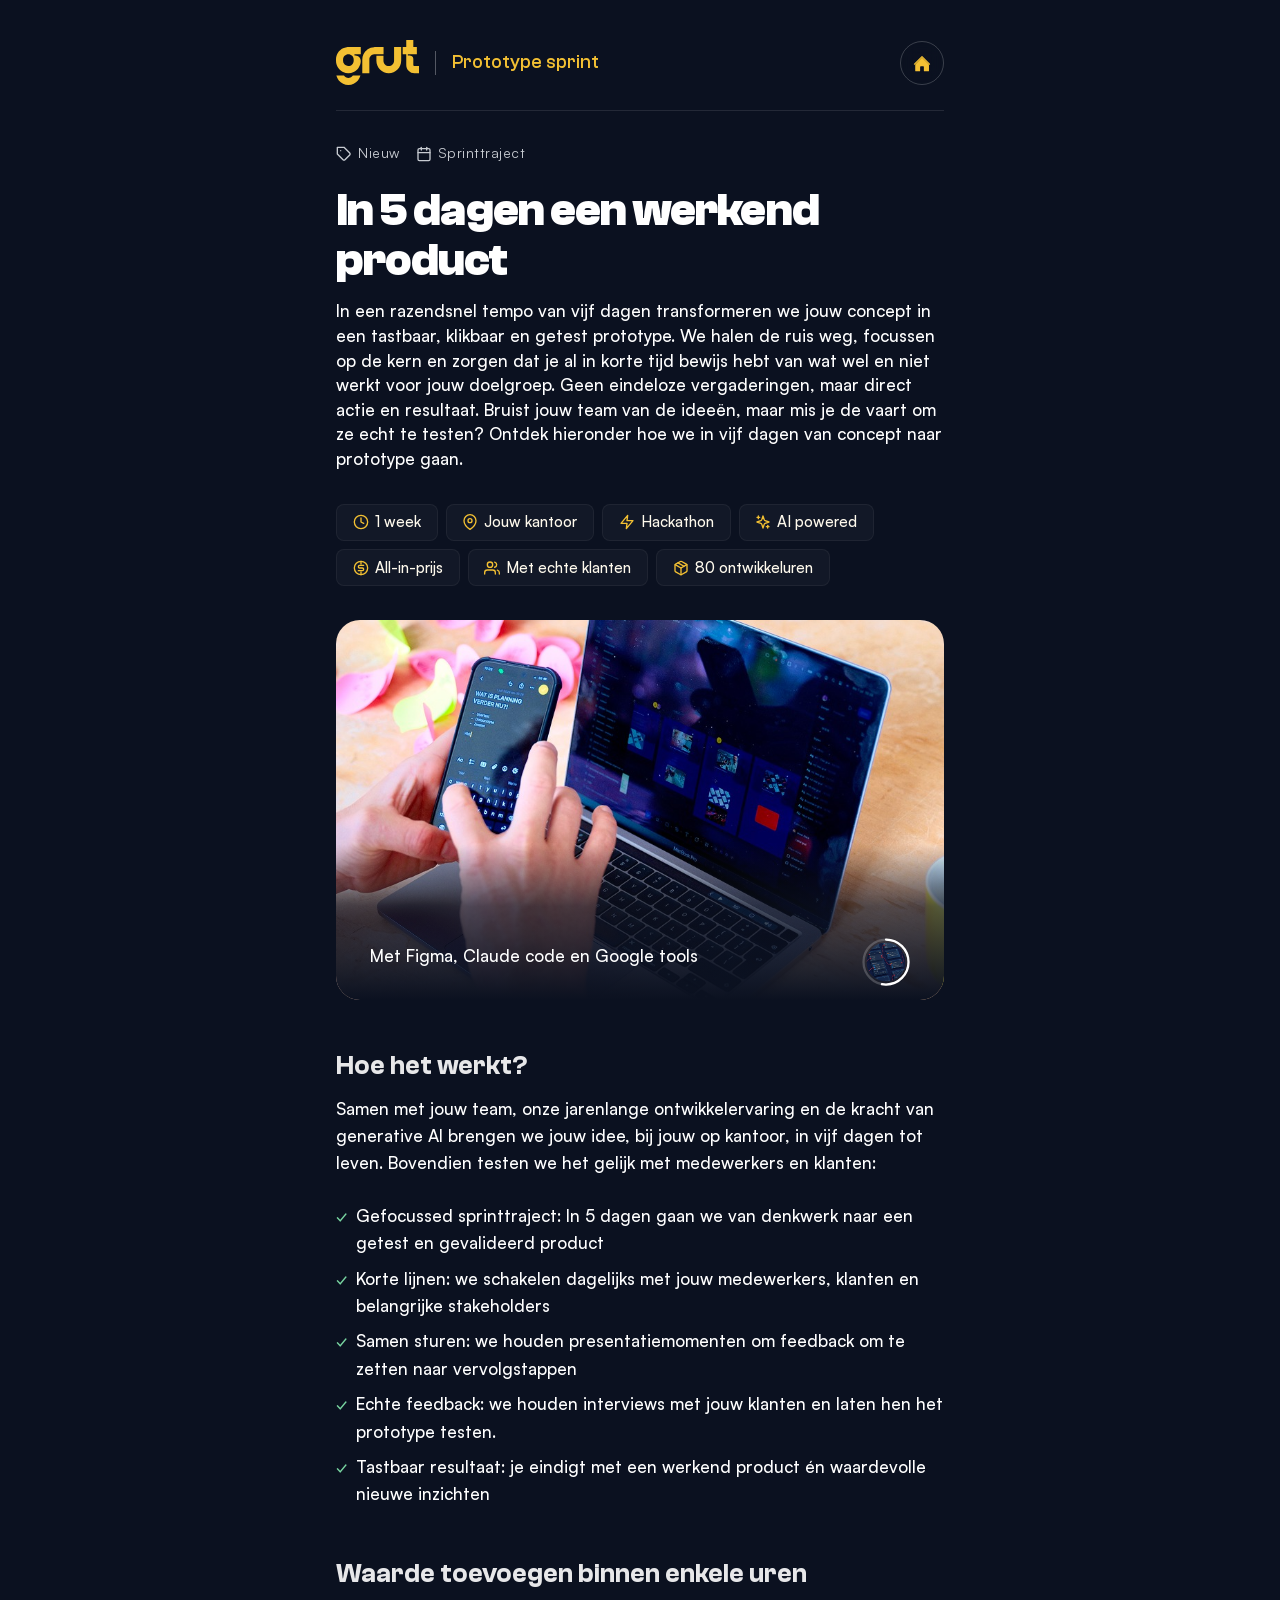
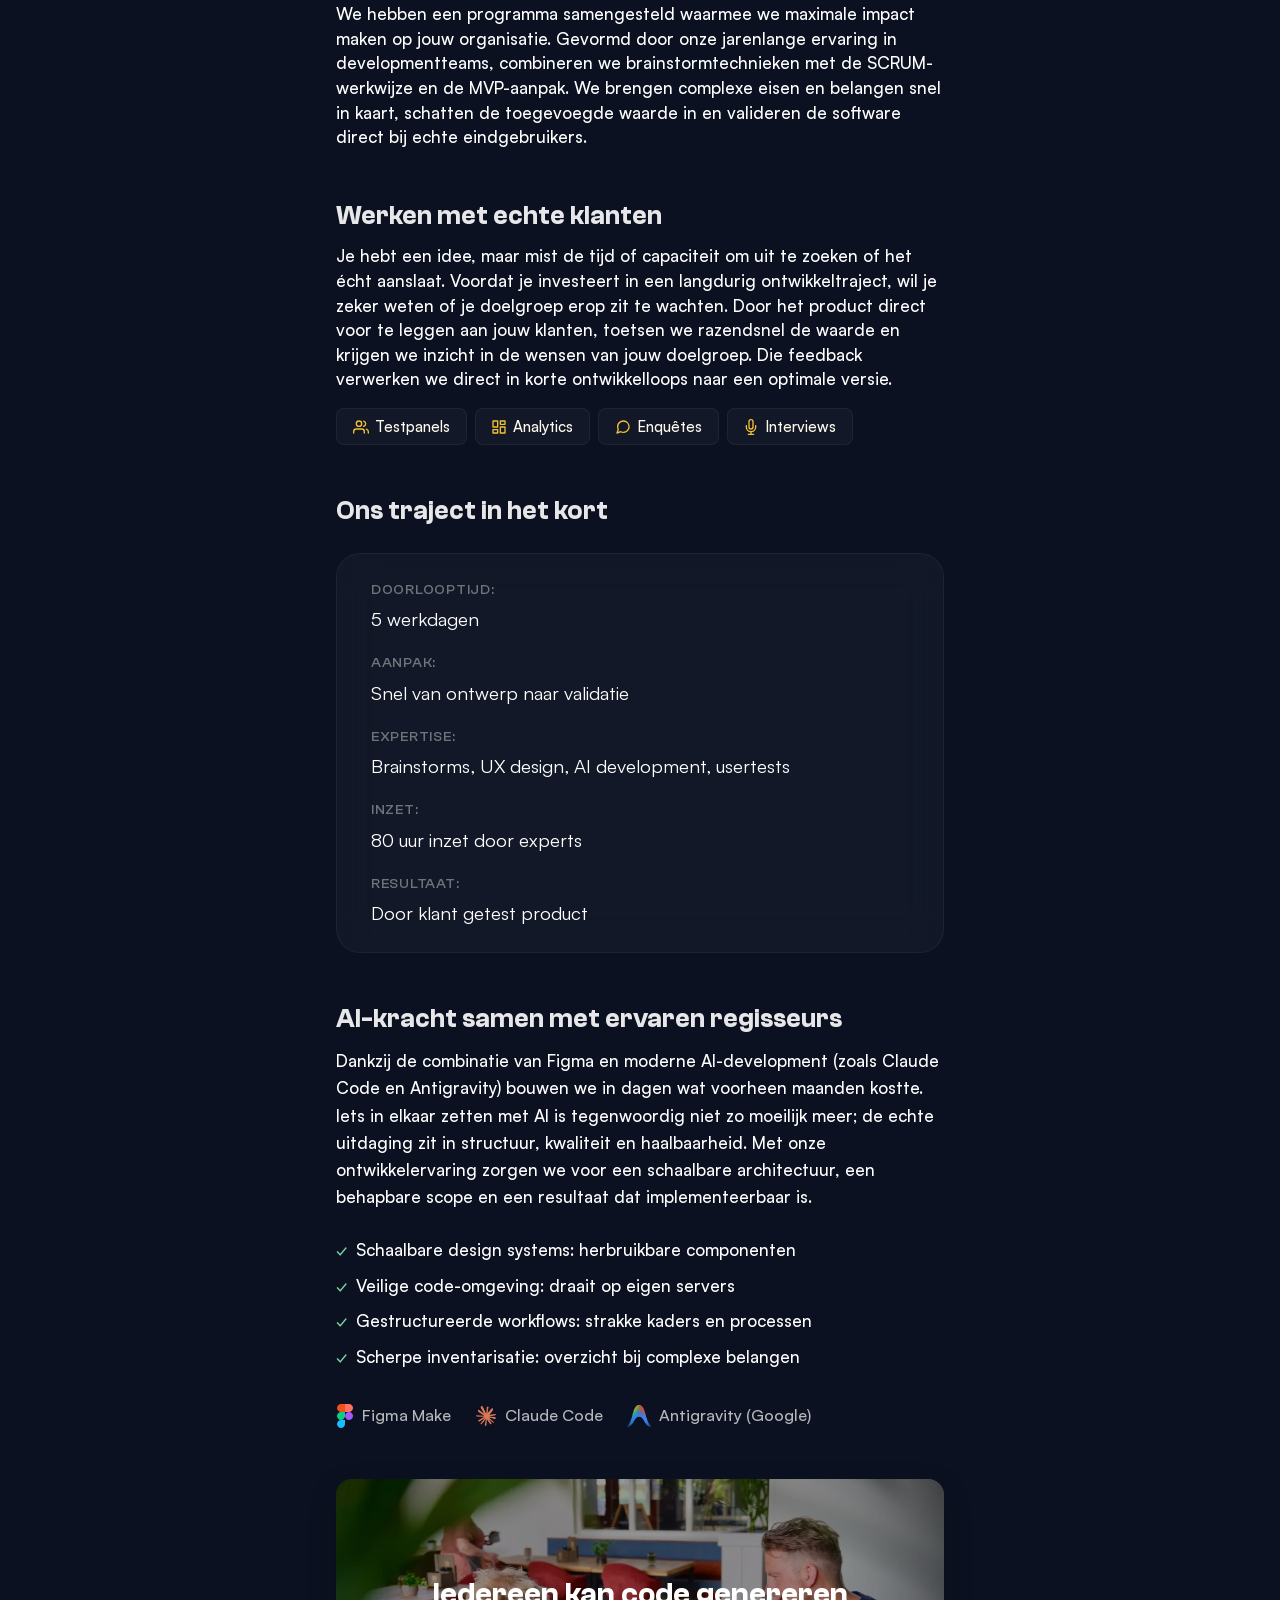
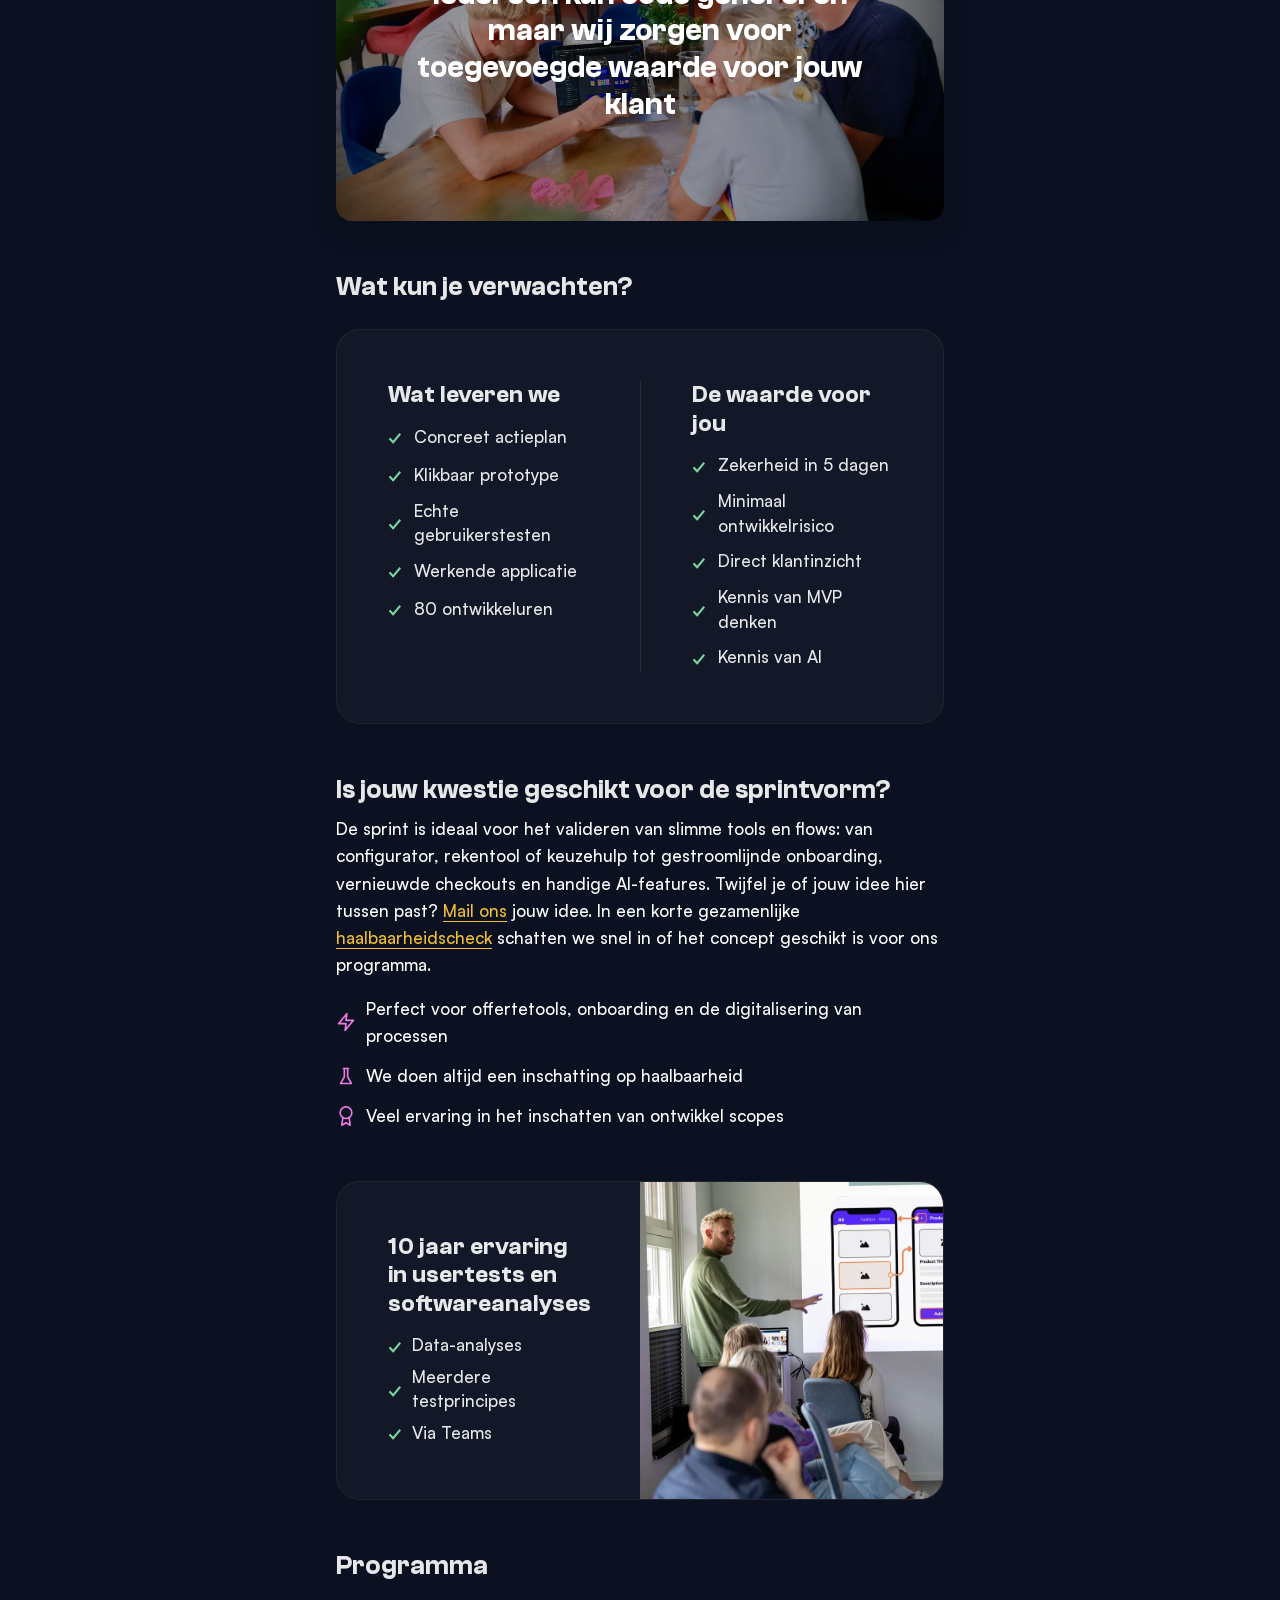
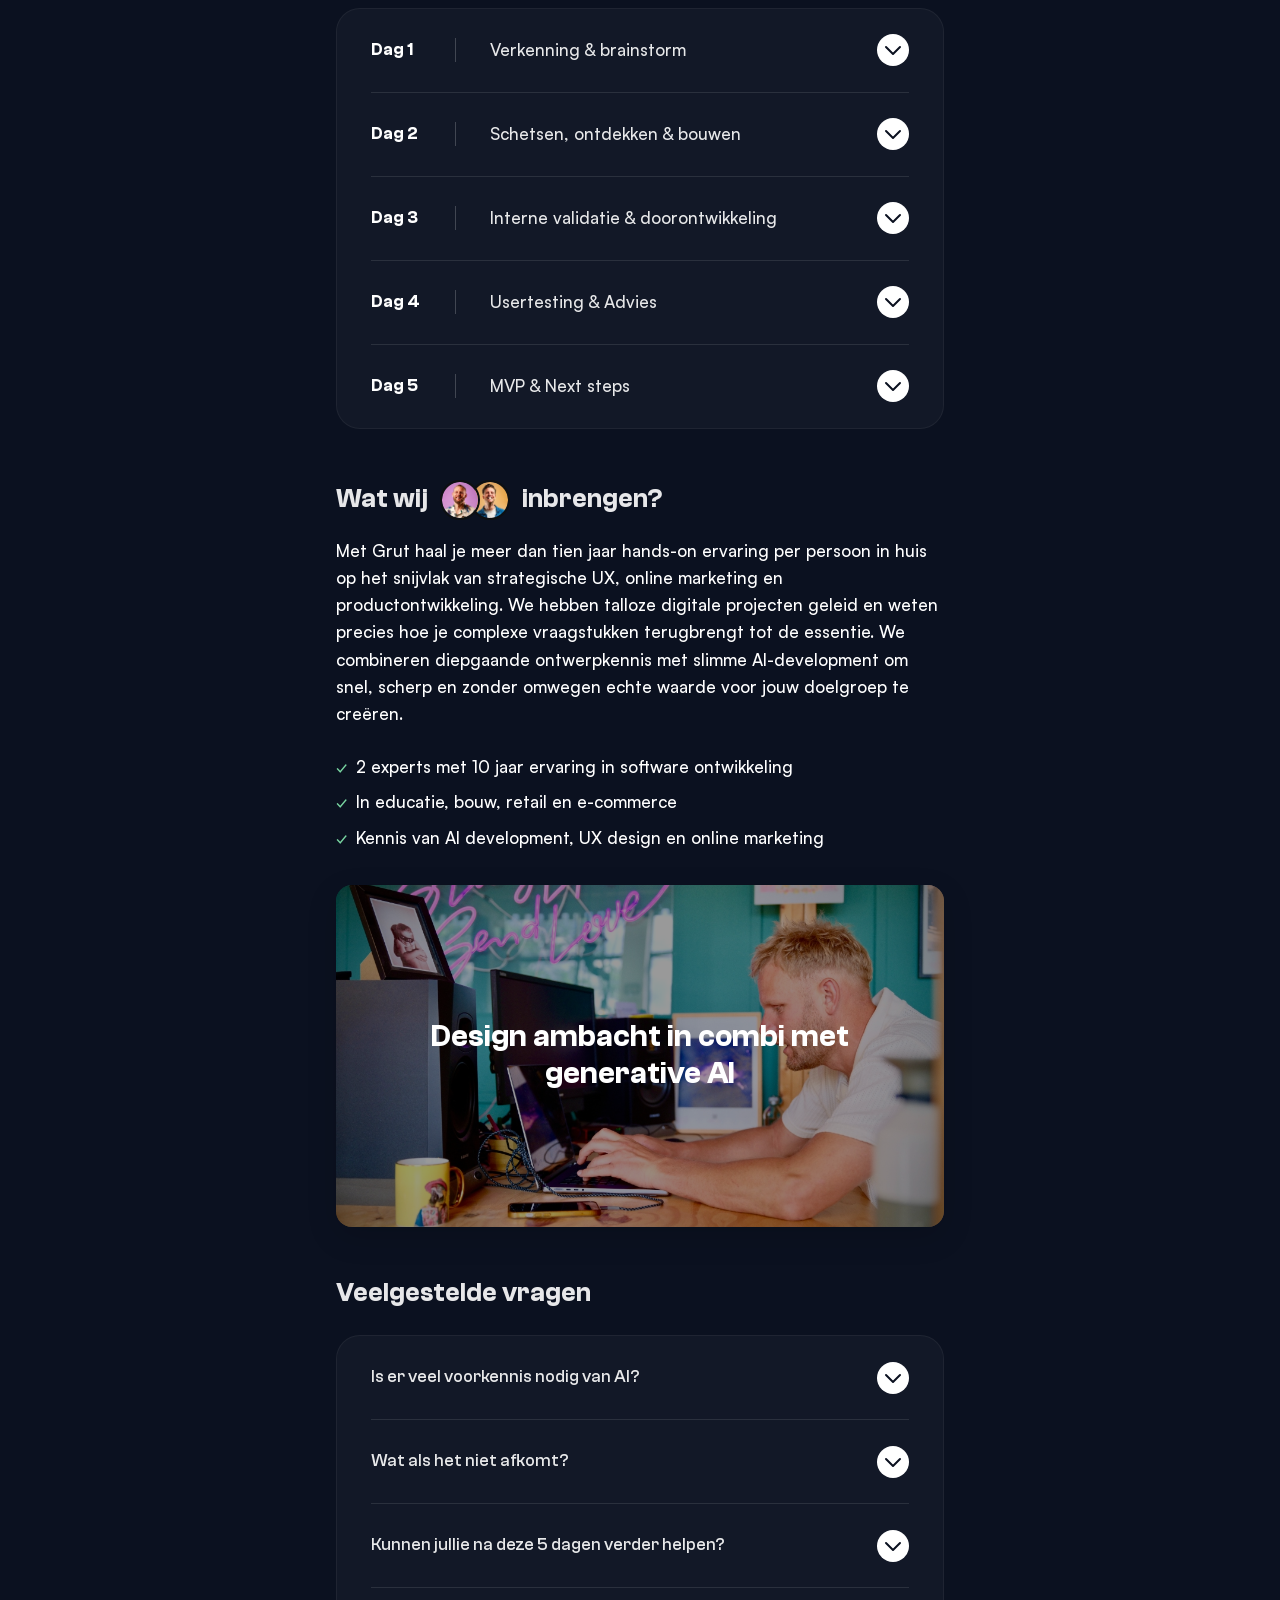
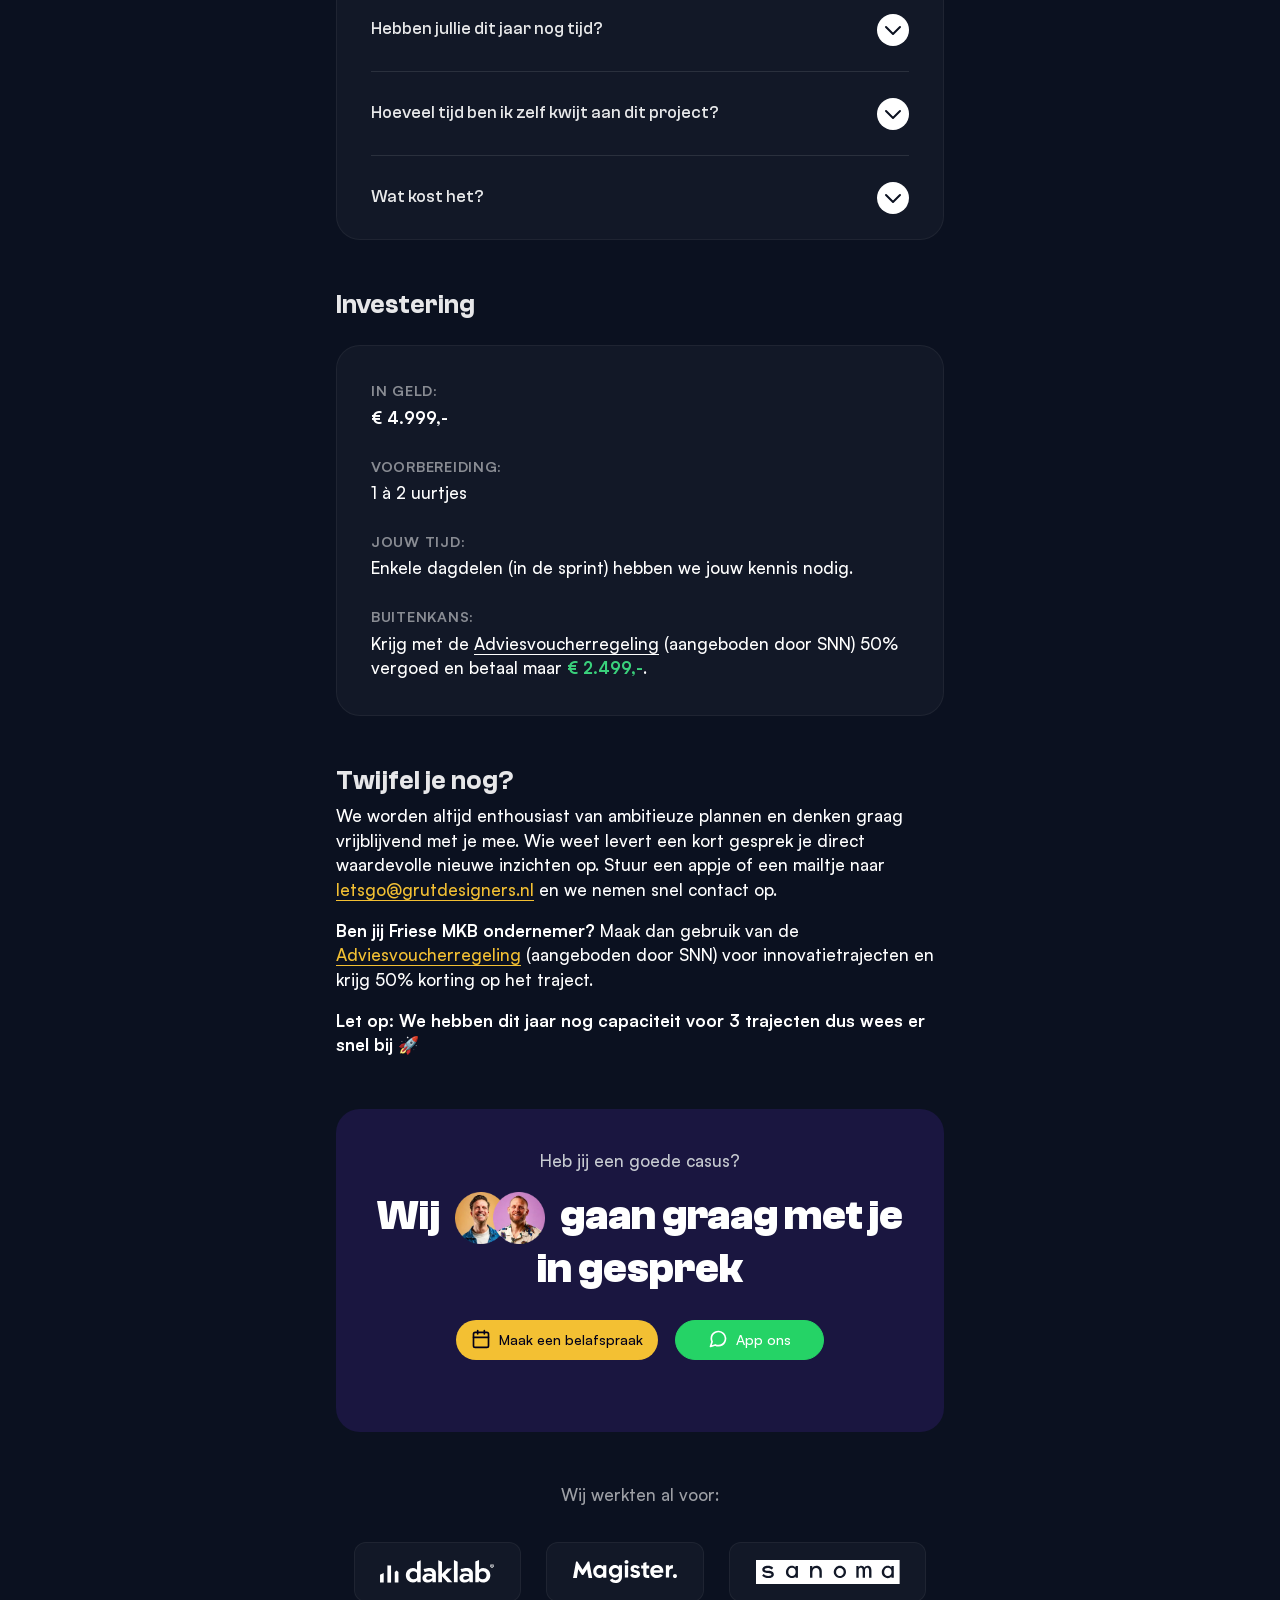
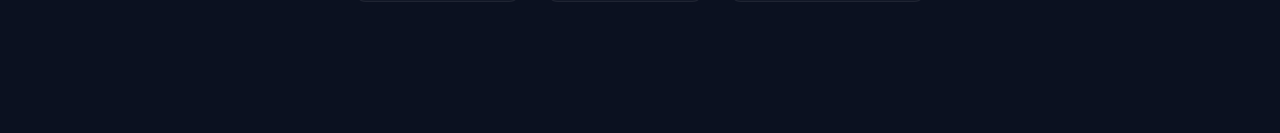
==== commit de402e2e: "Fix highlight block heading and update correct list item" ====
--- a/prototype-sprint/index.html
+++ b/prototype-sprint/index.html
@@ -1142,7 +1142,7 @@
                 <!-- Uitgelicht blok -->
                 <div class="prototype-highlight-block">
                     <div class="highlight-content">
-                        <h3>2 experts met 10 jaar ervaring in software ontwikkeling</h3>
+                        <h3>10 jaar ervaring in usertests en softwareanalyses</h3>
                         <ul>
                             <li><span class="check">✓</span> Data-analyses</li>
                             <li><span class="check">✓</span> Meerdere testprincipes</li>
@@ -1244,7 +1244,7 @@
                 </h4>
                 <p style="margin-bottom: 1.5rem; color: #ffffff; line-height: 1.6;">Met Grut haal je meer dan tien jaar hands-on ervaring per persoon in huis op het snijvlak van strategische UX, online marketing en productontwikkeling. We hebben talloze digitale projecten geleid en weten precies hoe je complexe vraagstukken terugbrengt tot de essentie. We combineren diepgaande ontwerpkennis met slimme AI-development om snel, scherp en zonder omwegen echte waarde voor jouw doelgroep te creëren.</p>
                 <ul style="list-style: none; padding: 0; margin-bottom: 2rem; color: #ffffff; line-height: 1.6;">
-                    <li style="margin-bottom: 0.5rem; display: flex; align-items: flex-start; gap: 8px;"><span style="color: var(--color-green, #10b981);">✓</span> 10 jaar ervaring in software ontwikkeling</li>
+                    <li style="margin-bottom: 0.5rem; display: flex; align-items: flex-start; gap: 8px;"><span style="color: var(--color-green, #10b981);">✓</span> 2 experts met 10 jaar ervaring in software ontwikkeling</li>
                     <li style="margin-bottom: 0.5rem; display: flex; align-items: flex-start; gap: 8px;"><span style="color: var(--color-green, #10b981);">✓</span> In educatie, bouw, retail en e-commerce</li>
                     <li style="display: flex; align-items: flex-start; gap: 8px;"><span style="color: var(--color-green, #10b981);">✓</span> Kennis van AI development, UX design en online marketing</li>
                 </ul>
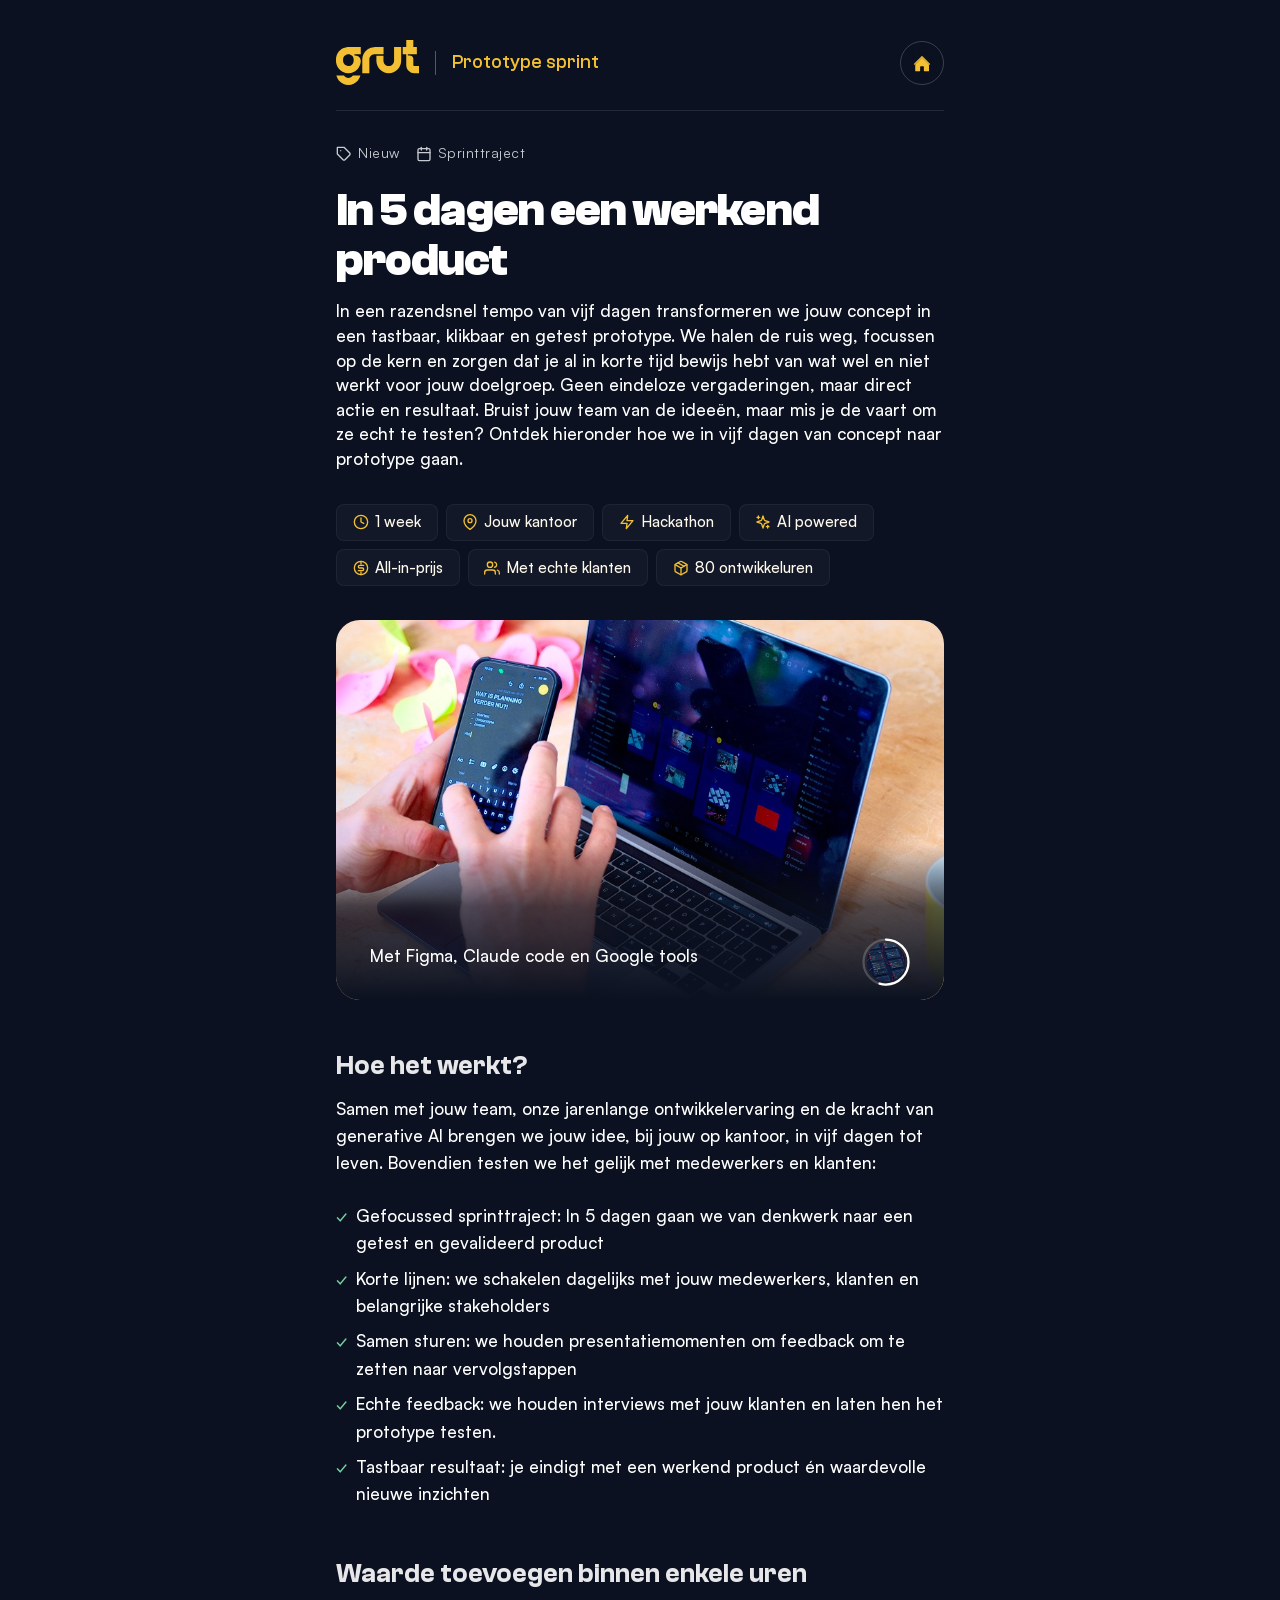
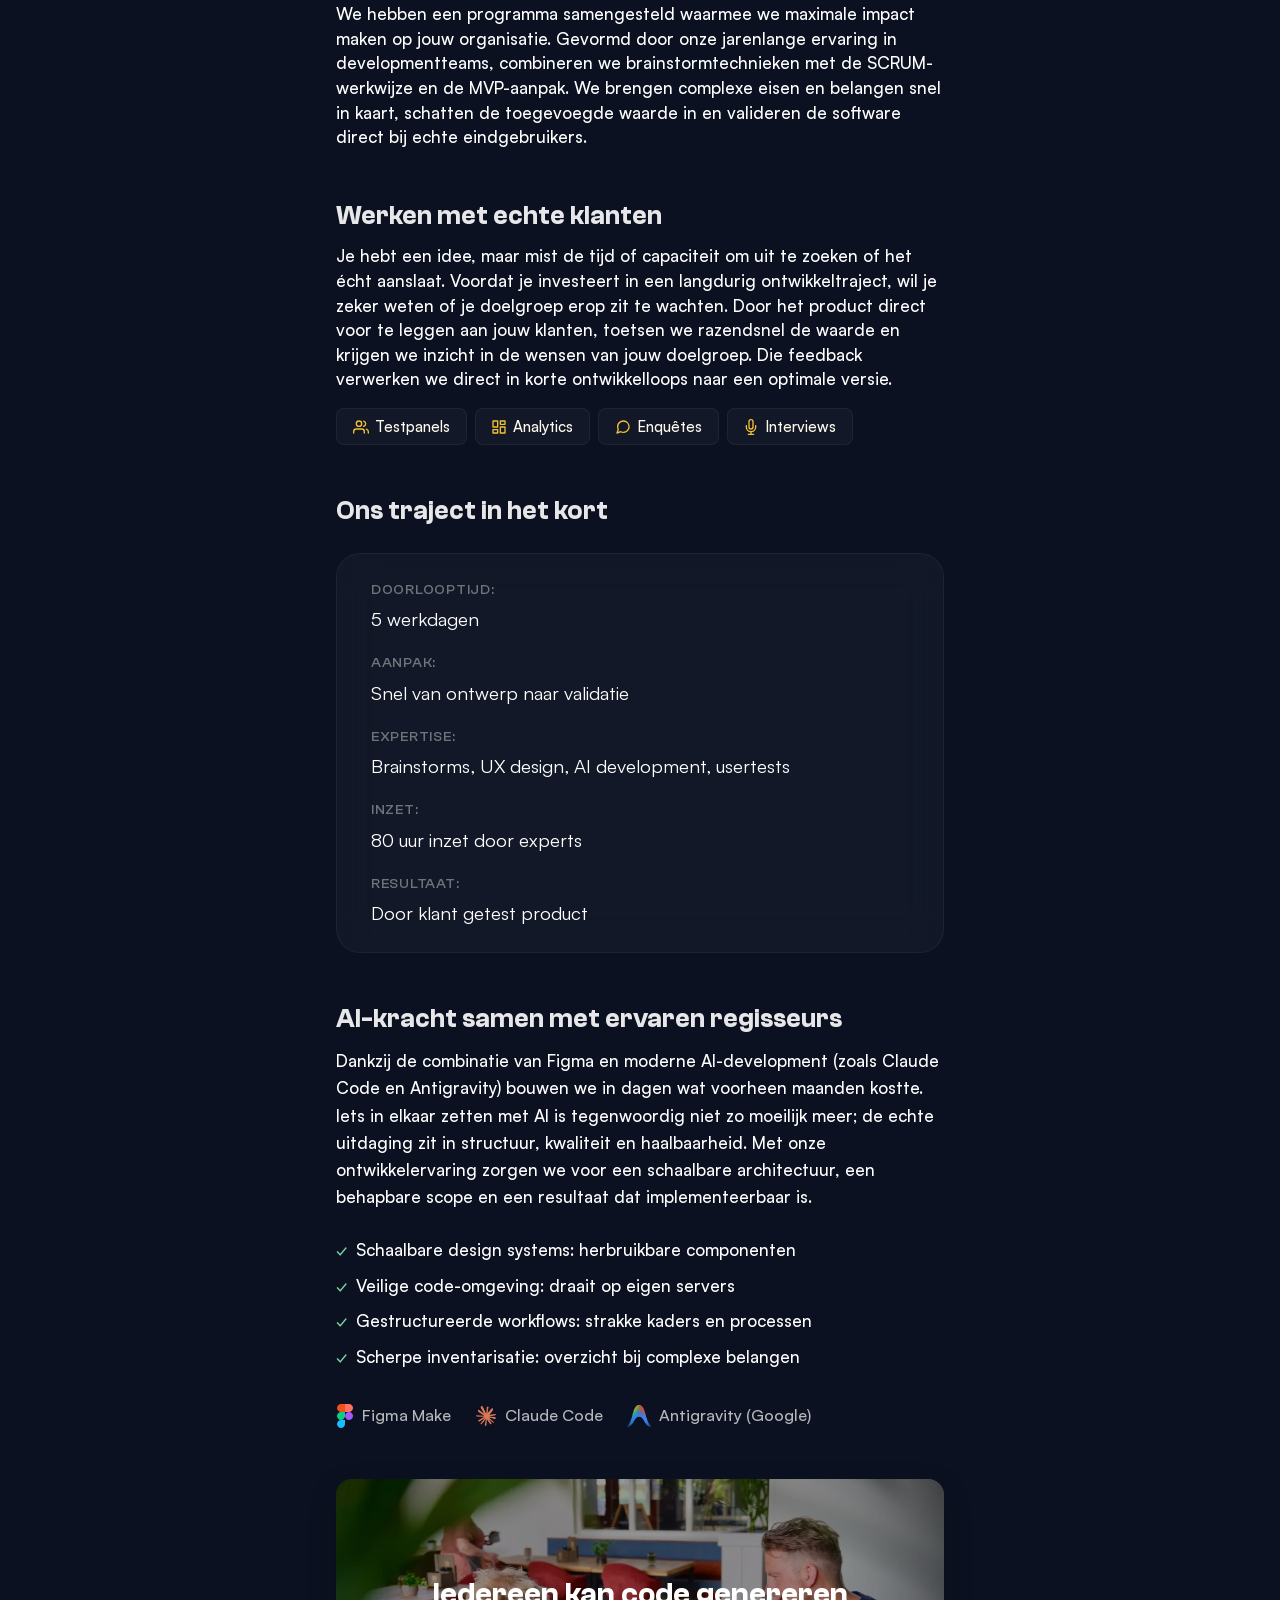
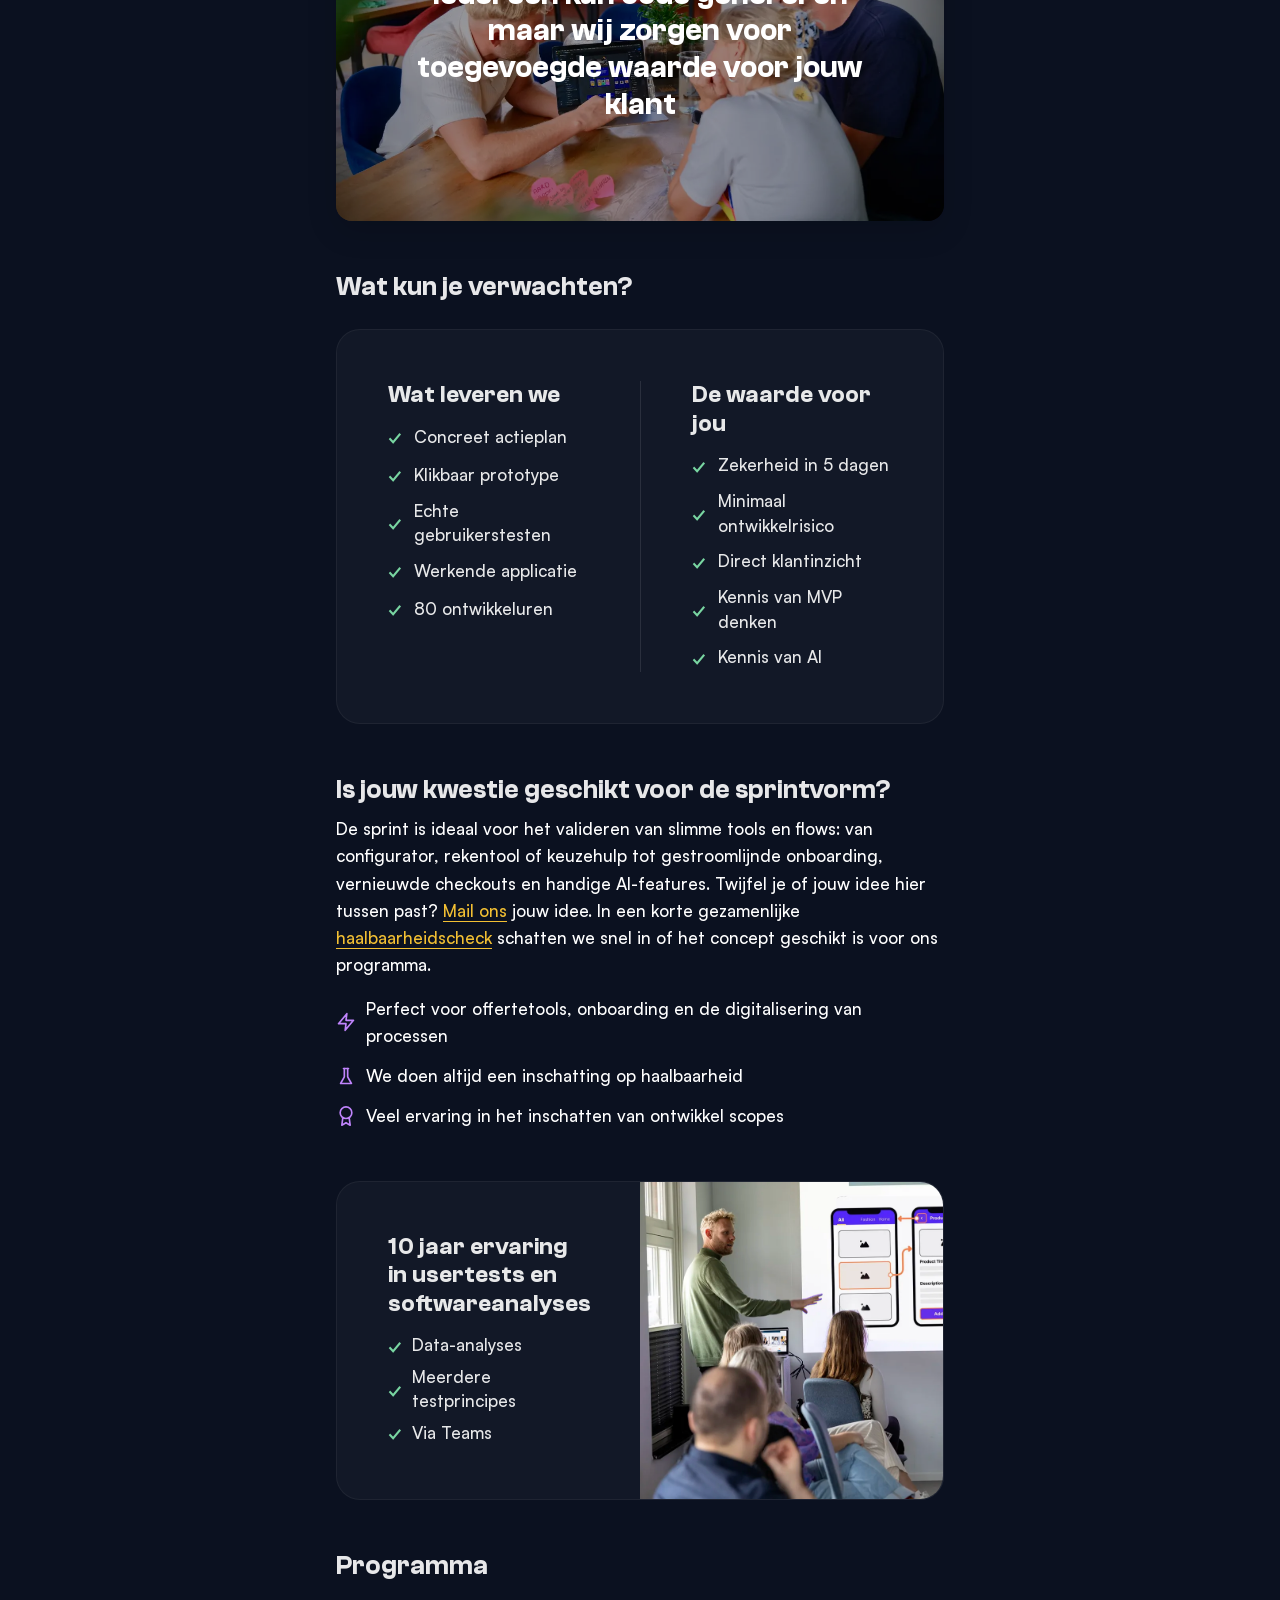
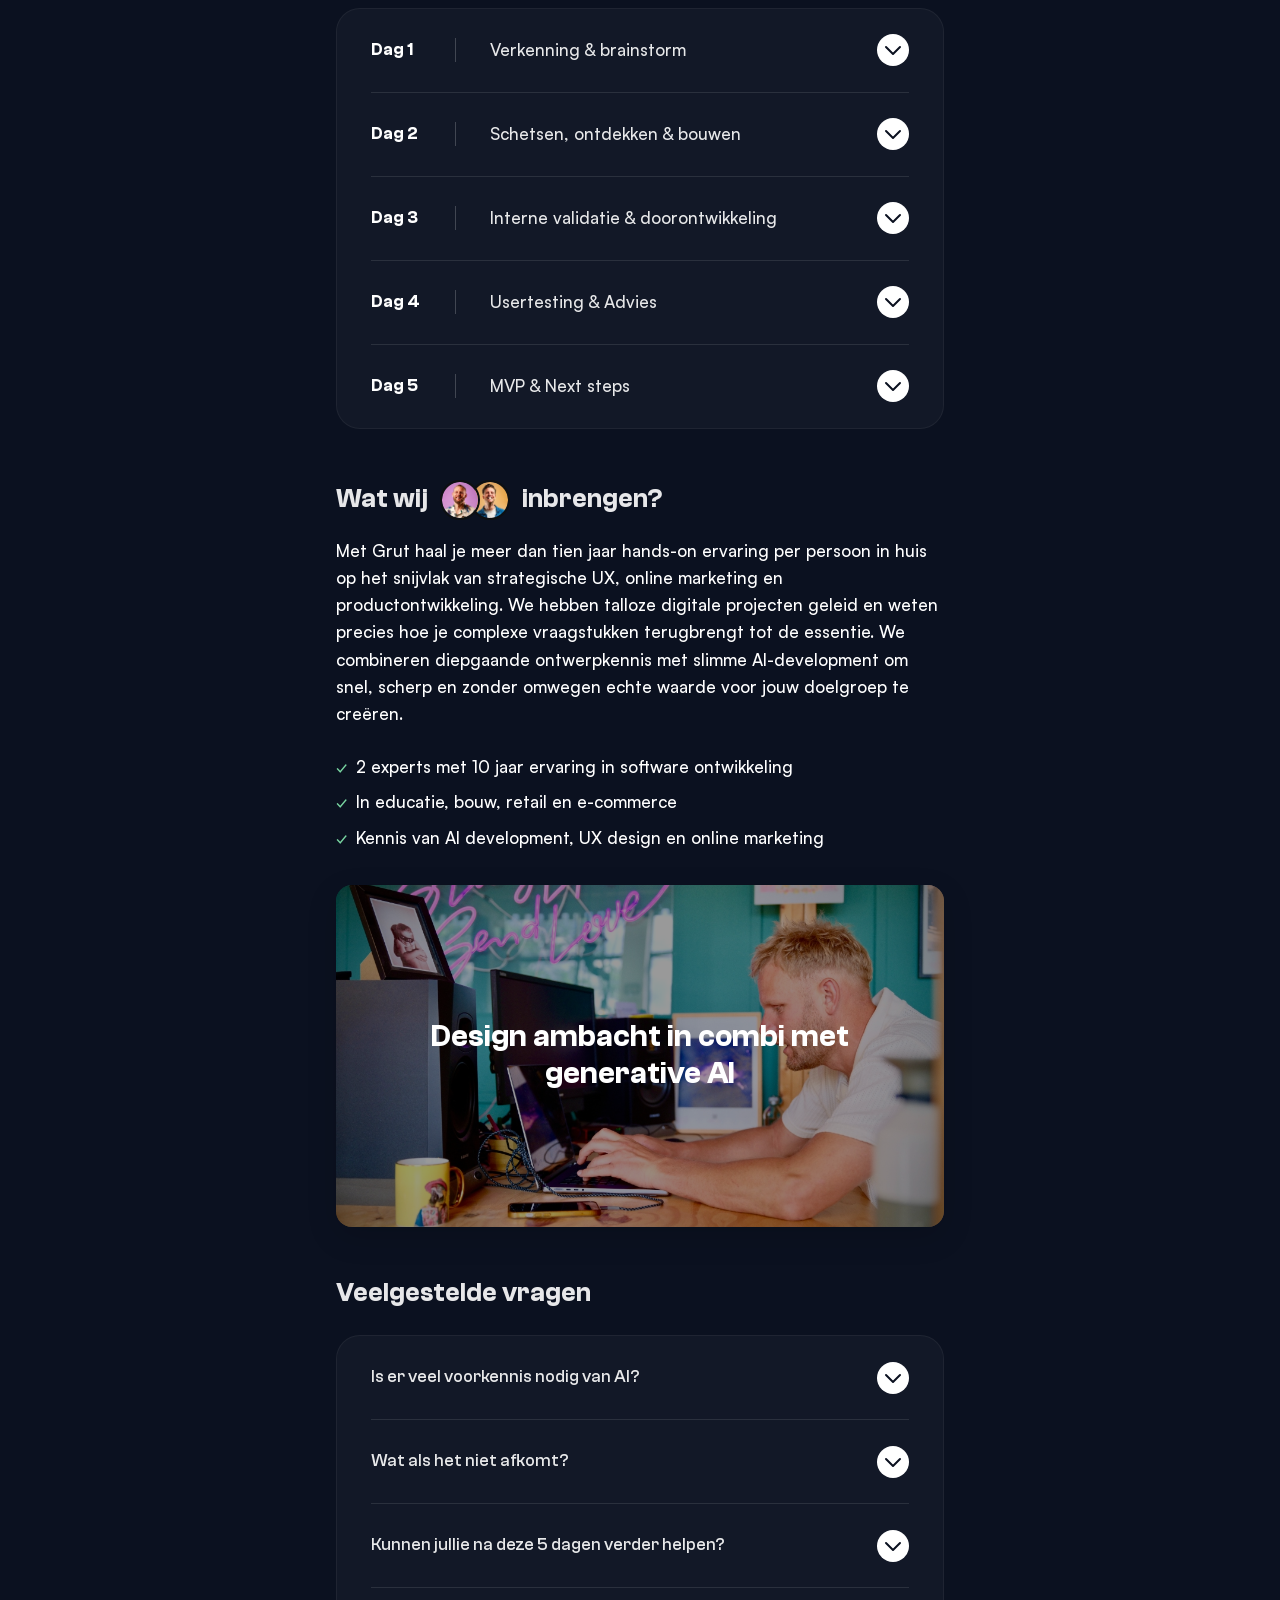
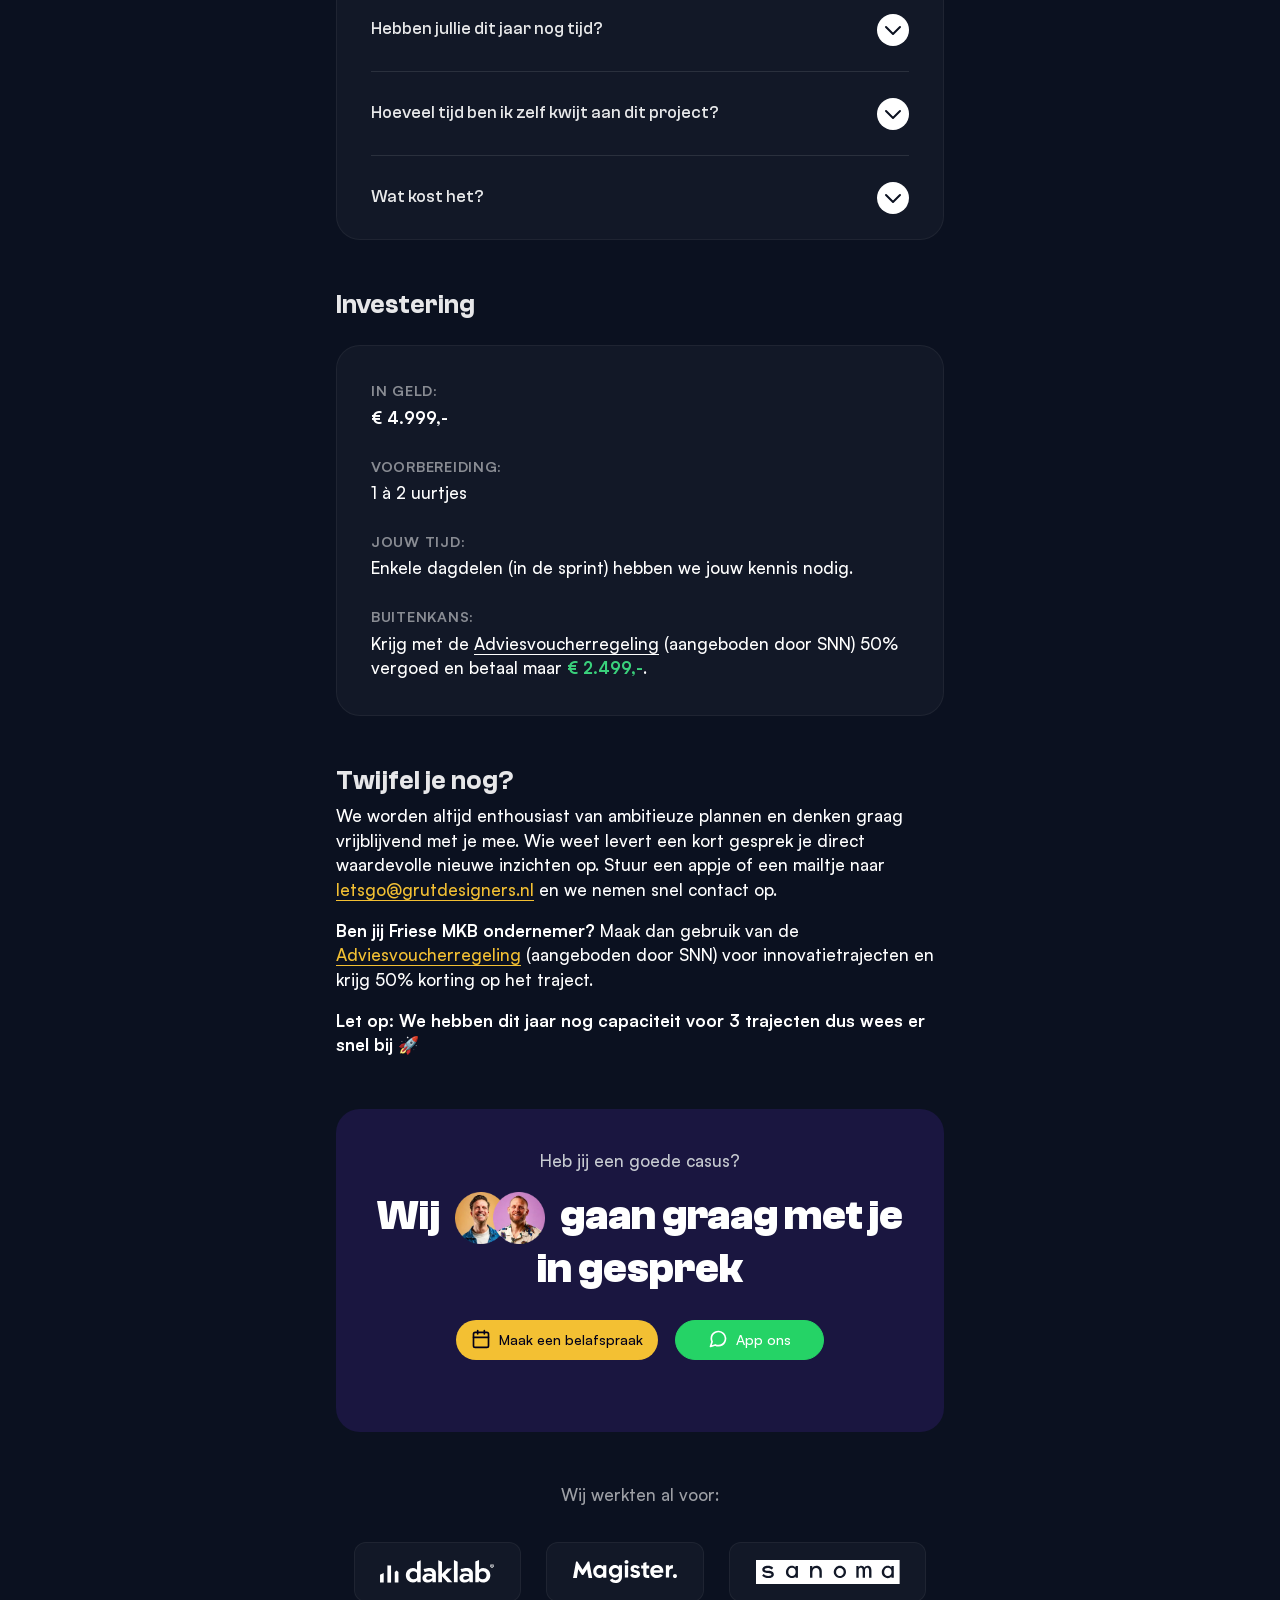
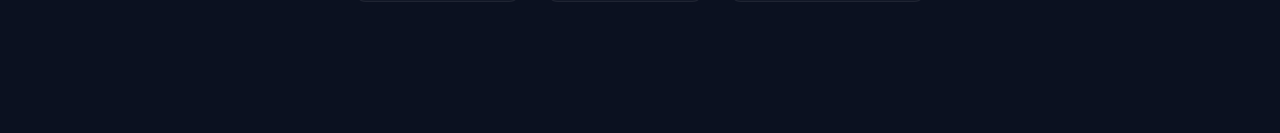
==== commit 05f1a662: "Update list icons to purple" ====
--- a/prototype-sprint/index.html
+++ b/prototype-sprint/index.html
@@ -1126,15 +1126,15 @@
                 <p style="margin: 0.5rem 0 1rem 0; color: #ffffff; line-height: 1.6;">De sprint is ideaal voor het valideren van slimme tools en flows: van configurator, rekentool of keuzehulp tot gestroomlijnde onboarding, vernieuwde checkouts en handige AI-features. Twijfel je of jouw idee hier tussen past? <a href="mailto:letsgo@grutdesigners.nl" style="color: var(--color-yellow); text-decoration: underline; text-underline-offset: 4px;">Mail ons</a> jouw idee. In een korte gezamenlijke <a href="mailto:letsgo@grutdesigners.nl" style="color: var(--color-yellow); text-decoration: underline; text-underline-offset: 4px;">haalbaarheidscheck</a> schatten we snel in of het concept geschikt is voor ons programma.</p>
                 <ul style="list-style: none; padding: 0; margin: 0 0 2rem 0; color: #ffffff; line-height: 1.6;">
                     <li style="margin-bottom: 0.75rem; display: flex; align-items: center; gap: 10px;">
-                        <svg width="20" height="20" fill="none" stroke="currentColor" stroke-linecap="round" stroke-linejoin="round" stroke-width="2" viewBox="0 0 24 24" style="color: var(--color-pink); flex-shrink: 0;"><polygon points="13 2 3 14 12 14 11 22 21 10 12 10 13 2"></polygon></svg>
+                        <svg width="20" height="20" fill="none" stroke="currentColor" stroke-linecap="round" stroke-linejoin="round" stroke-width="2" viewBox="0 0 24 24" style="color: #c084fc; flex-shrink: 0;"><polygon points="13 2 3 14 12 14 11 22 21 10 12 10 13 2"></polygon></svg>
                         <span>Perfect voor offertetools, onboarding en de digitalisering van processen</span>
                     </li>
                     <li style="margin-bottom: 0.75rem; display: flex; align-items: center; gap: 10px;">
-                        <svg width="20" height="20" fill="none" stroke="currentColor" stroke-linecap="round" stroke-linejoin="round" stroke-width="2" viewBox="0 0 24 24" style="color: var(--color-pink); flex-shrink: 0;"><path d="M9 3h6"></path><path d="M10 3v10l-4.5 8h13l-4.5-8V3"></path></svg>
+                        <svg width="20" height="20" fill="none" stroke="currentColor" stroke-linecap="round" stroke-linejoin="round" stroke-width="2" viewBox="0 0 24 24" style="color: #c084fc; flex-shrink: 0;"><path d="M9 3h6"></path><path d="M10 3v10l-4.5 8h13l-4.5-8V3"></path></svg>
                         <span>We doen altijd een inschatting op haalbaarheid</span>
                     </li>
                     <li style="margin-bottom: 0.75rem; display: flex; align-items: center; gap: 10px;">
-                        <svg width="20" height="20" fill="none" stroke="currentColor" stroke-linecap="round" stroke-linejoin="round" stroke-width="2" viewBox="0 0 24 24" style="color: var(--color-pink); flex-shrink: 0;"><circle cx="12" cy="8" r="7"></circle><polyline points="8.21 13.89 7 23 12 20 17 23 15.79 13.88"></polyline></svg>
+                        <svg width="20" height="20" fill="none" stroke="currentColor" stroke-linecap="round" stroke-linejoin="round" stroke-width="2" viewBox="0 0 24 24" style="color: #c084fc; flex-shrink: 0;"><circle cx="12" cy="8" r="7"></circle><polyline points="8.21 13.89 7 23 12 20 17 23 15.79 13.88"></polyline></svg>
                         <span>Veel ervaring in het inschatten van ontwikkel scopes</span>
                     </li>
                 </ul>
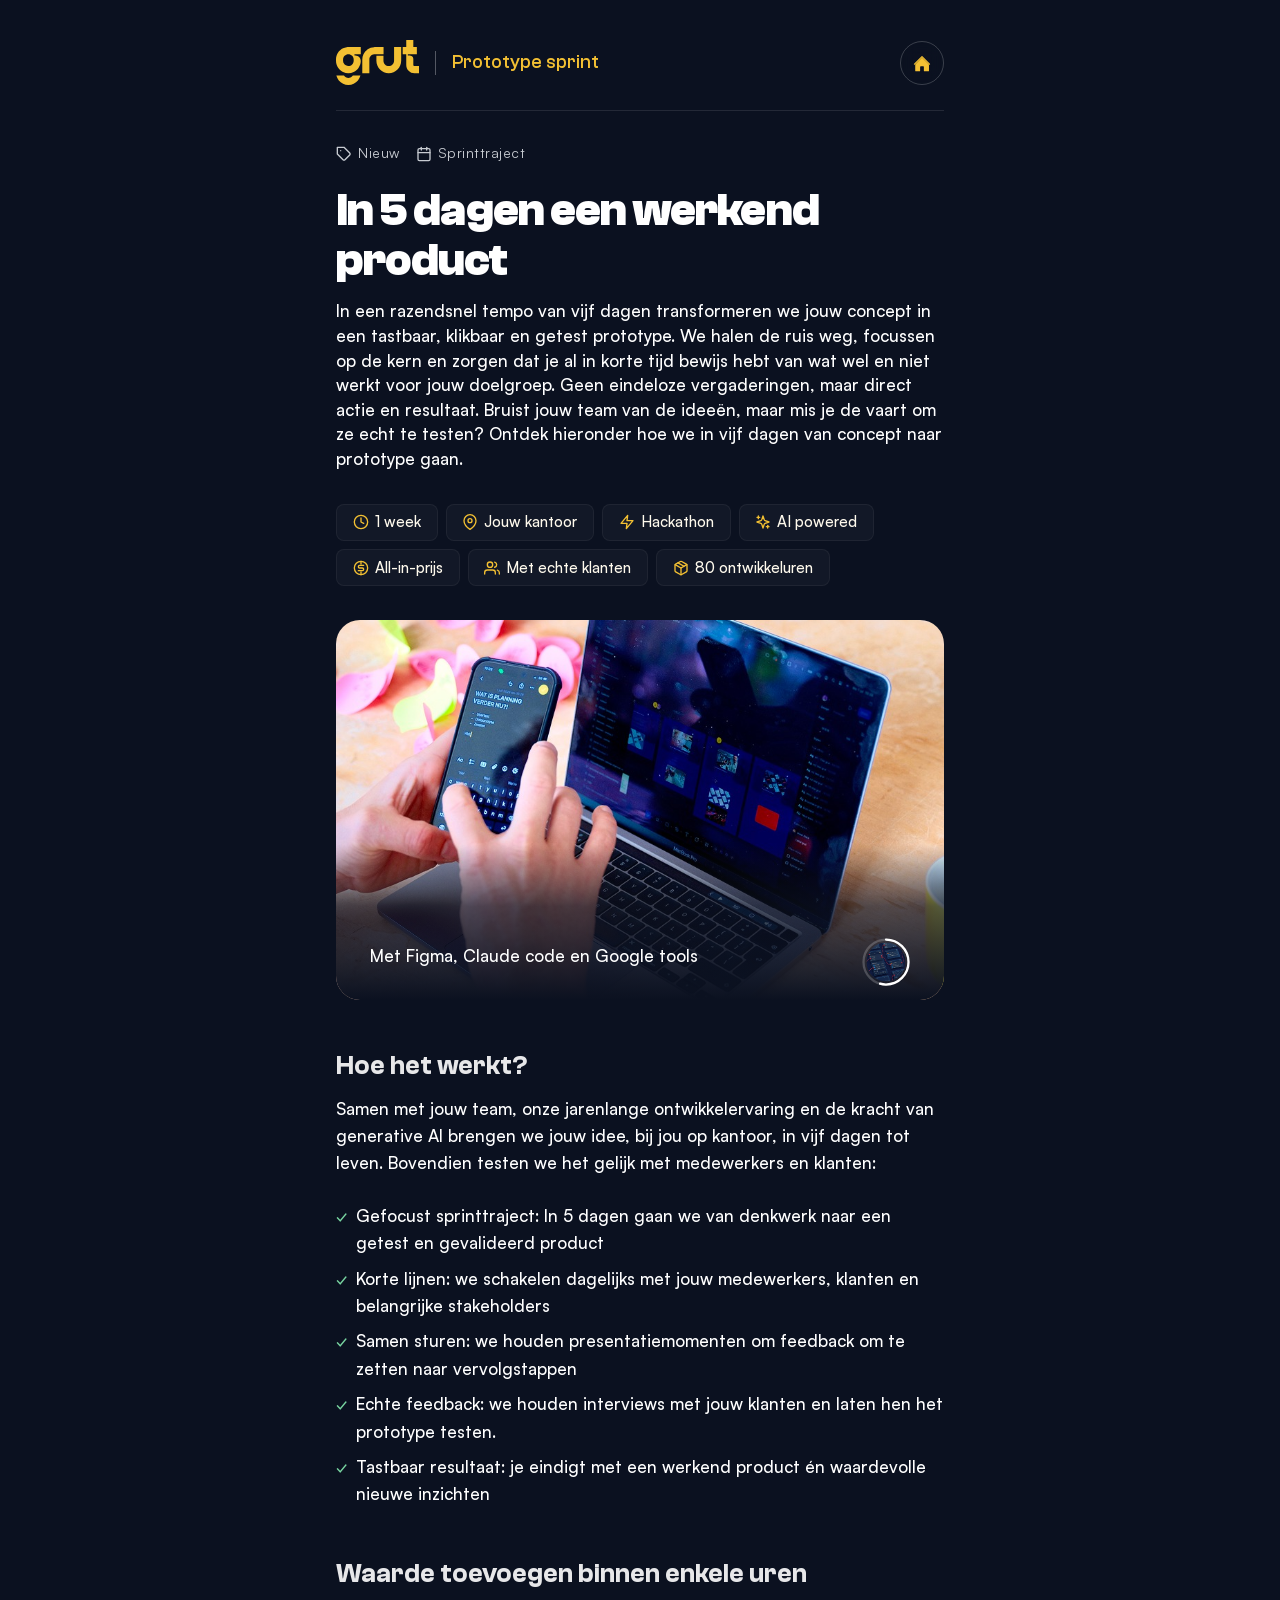
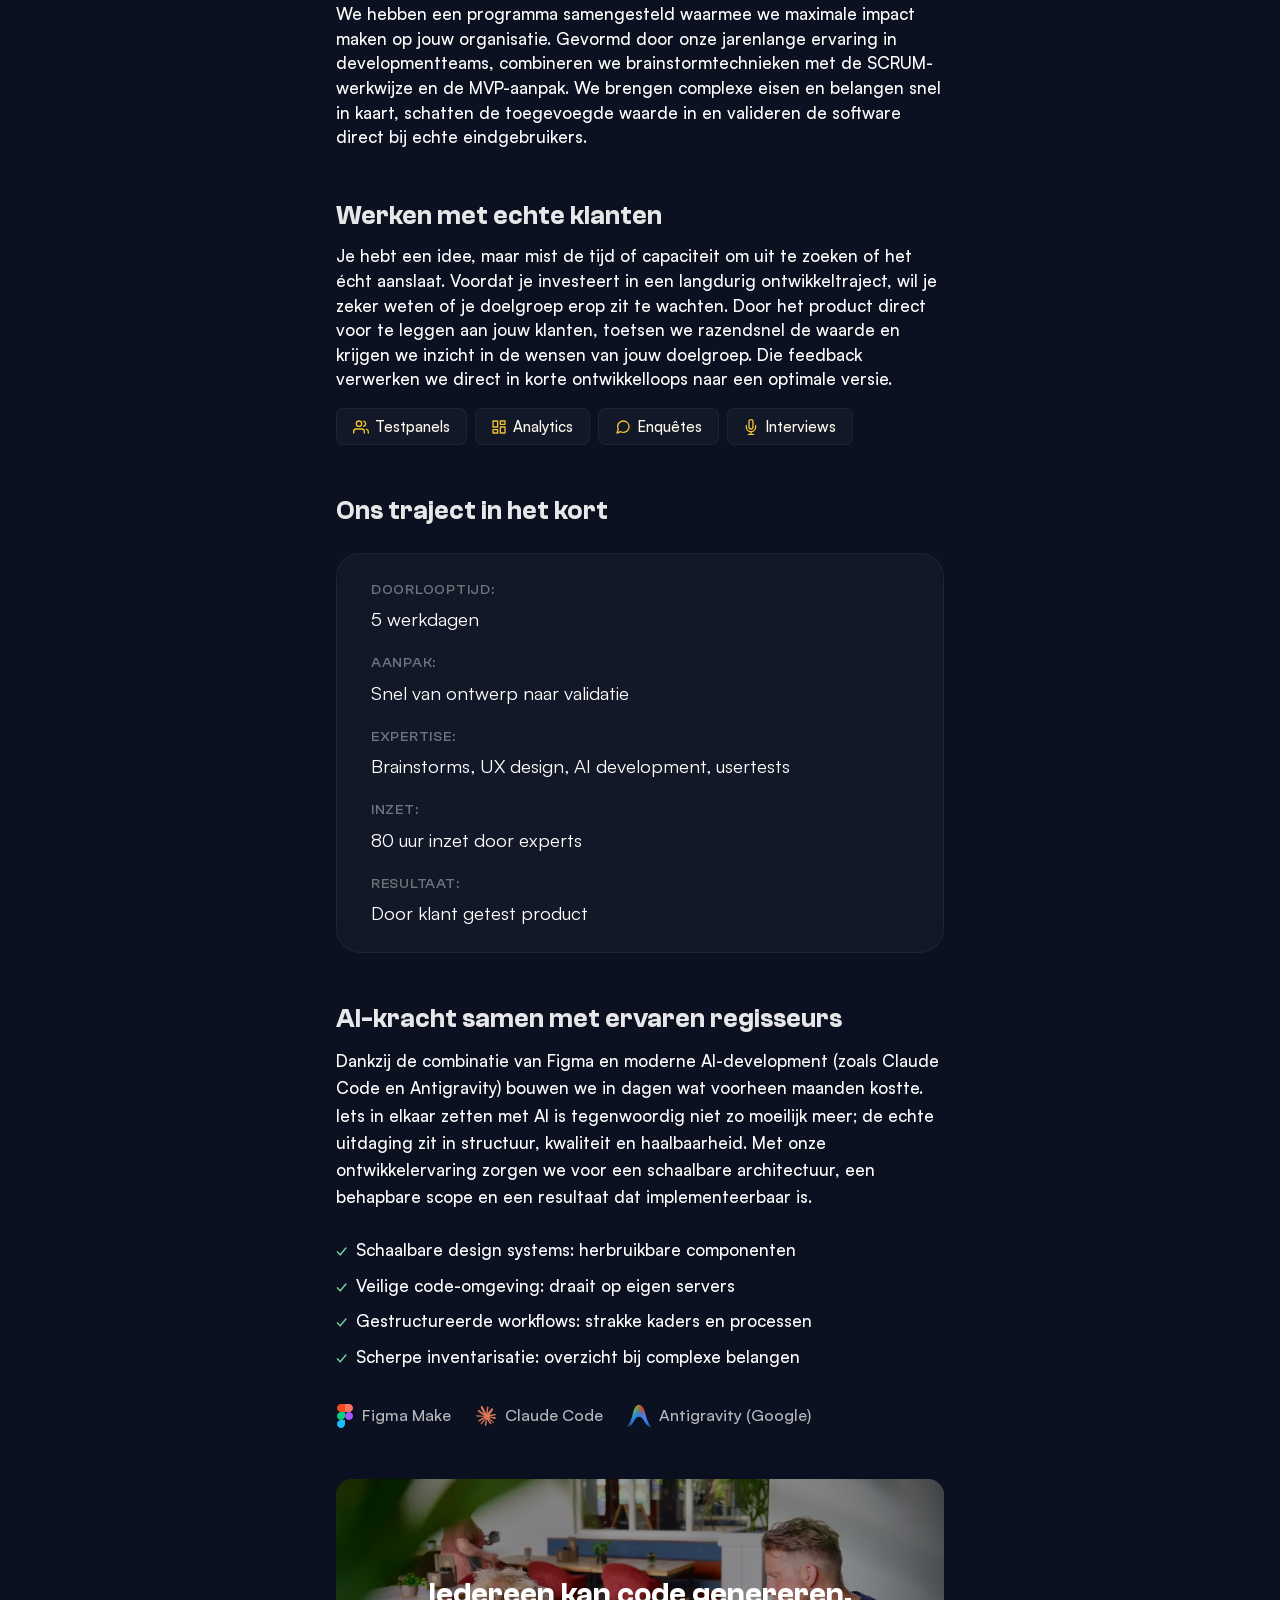
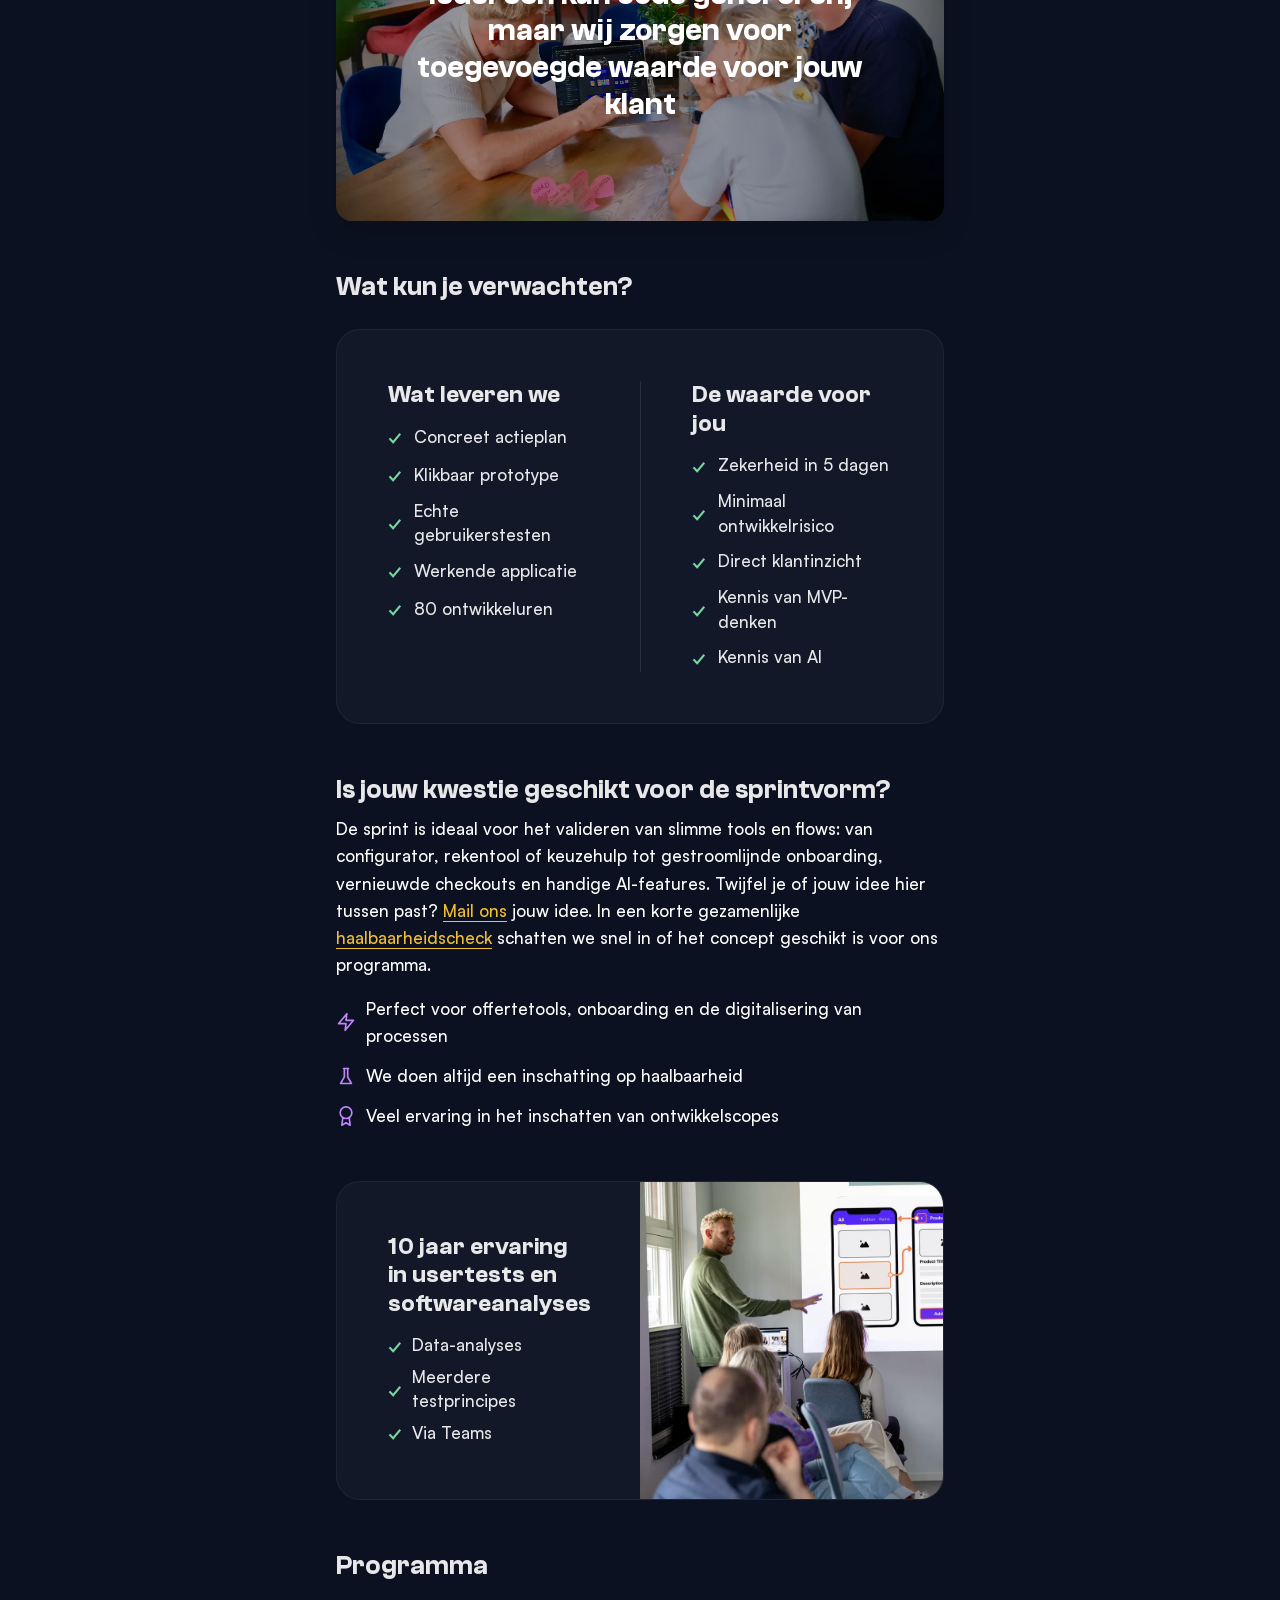
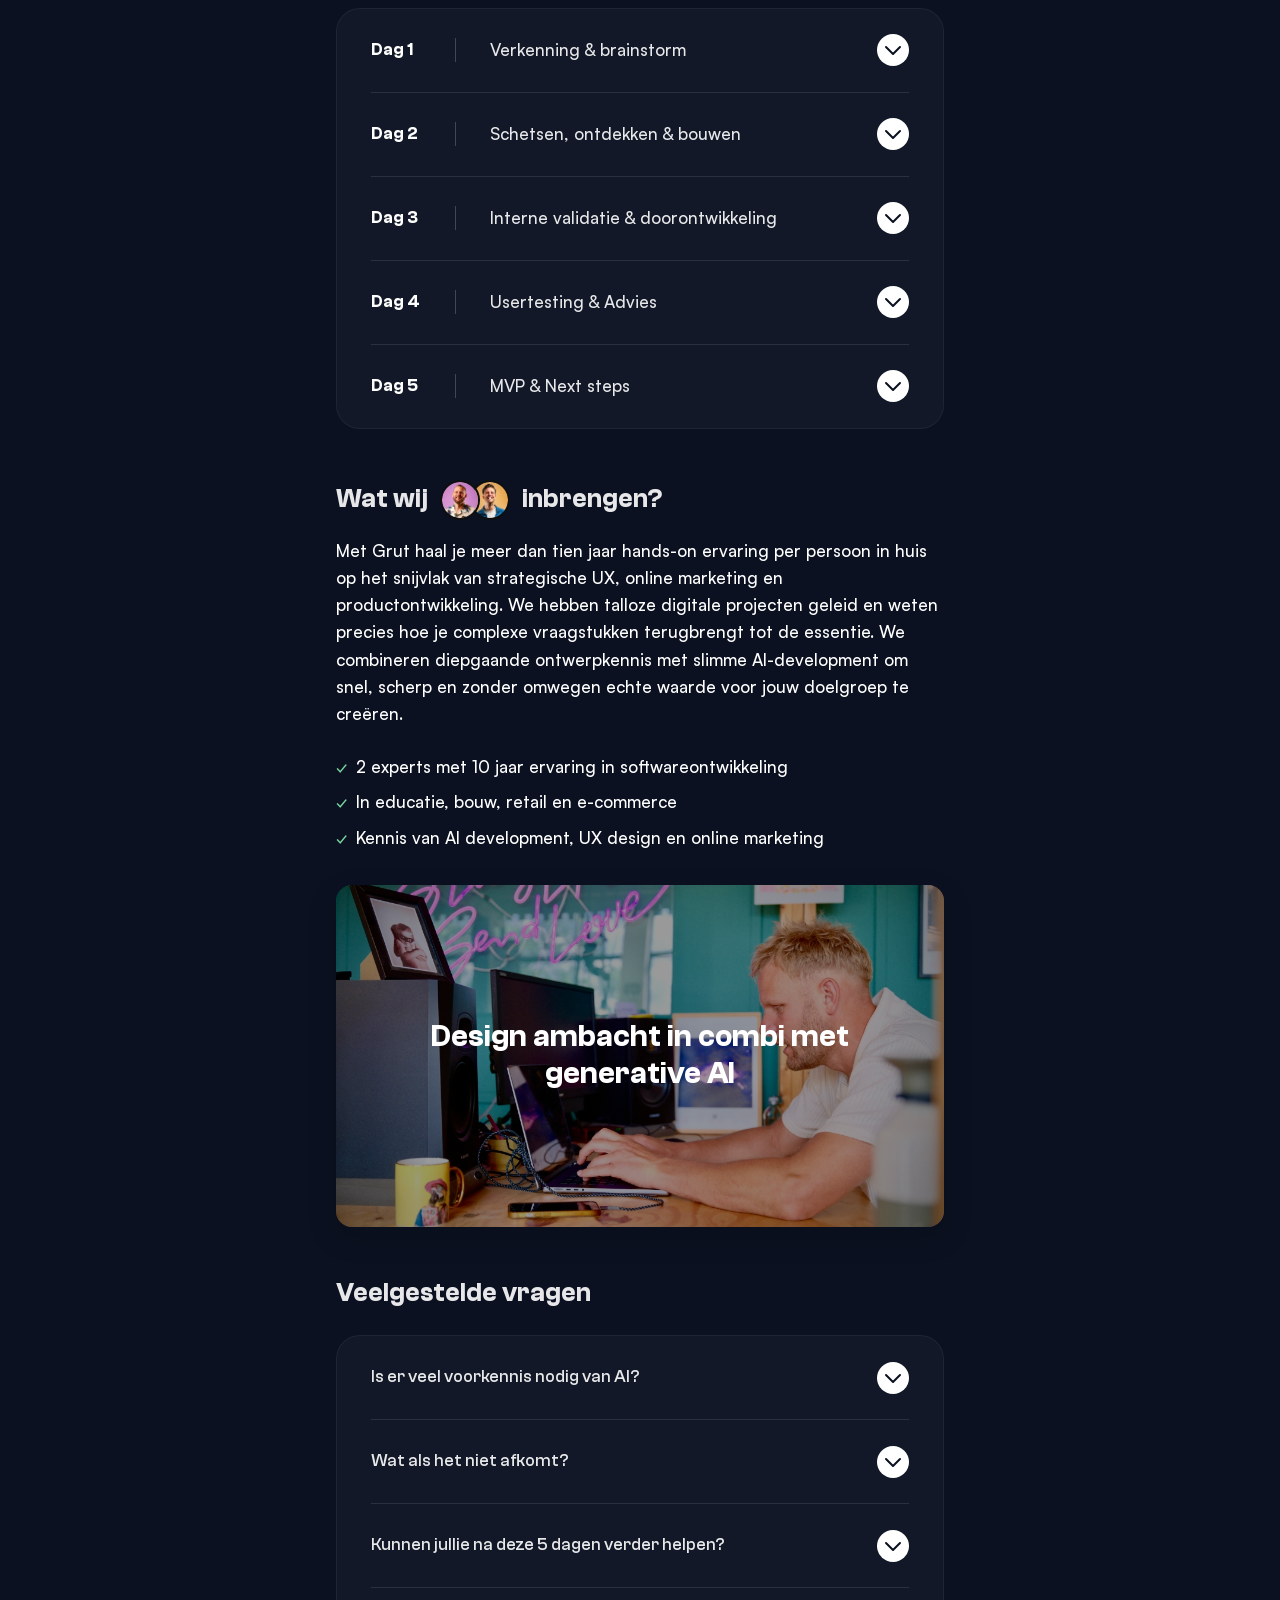
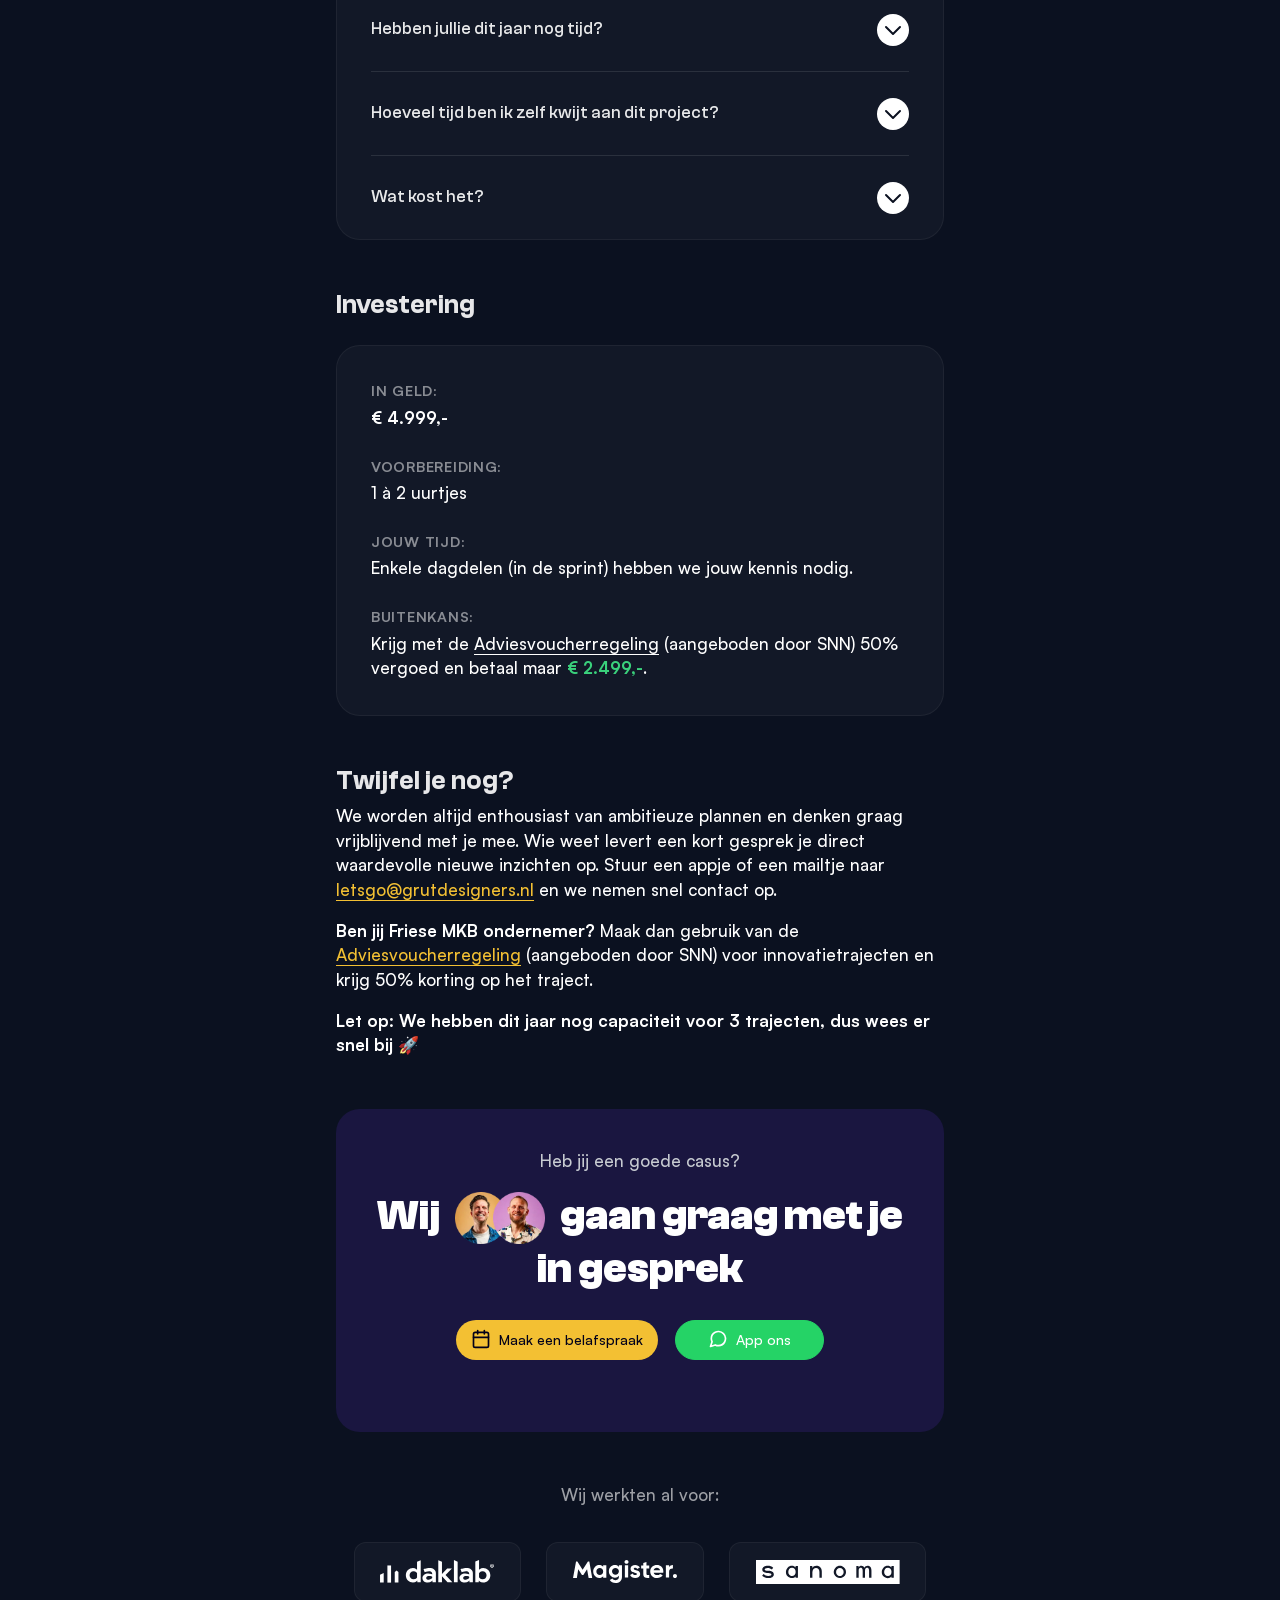
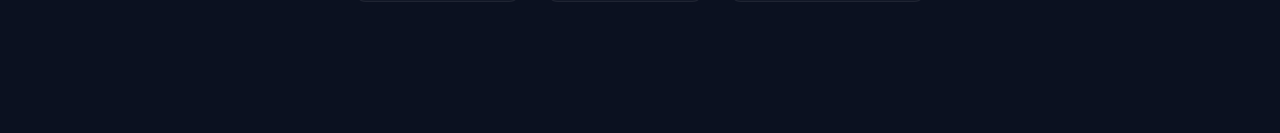
==== commit 27514250: "Fix spelling and grammar mistakes in copy" ====
--- a/prototype-sprint/index.html
+++ b/prototype-sprint/index.html
@@ -1010,9 +1010,9 @@
                 </div>
 
                 <h3 style="margin-top: 3rem; margin-bottom: 12px; font-size: 1.4rem; font-weight: 600; font-family: var(--font-heading); color: rgba(255,255,255,0.9);">Hoe het werkt?</h3>
-                <p style="margin-bottom: 1.5rem; color: #ffffff; line-height: 1.6;">Samen met jouw team, onze jarenlange ontwikkelervaring en de kracht van generative AI brengen we jouw idee, bij jouw op kantoor, in vijf dagen tot leven. Bovendien testen we het gelijk met medewerkers en klanten:</p>
+                <p style="margin-bottom: 1.5rem; color: #ffffff; line-height: 1.6;">Samen met jouw team, onze jarenlange ontwikkelervaring en de kracht van generative AI brengen we jouw idee, bij jou op kantoor, in vijf dagen tot leven. Bovendien testen we het gelijk met medewerkers en klanten:</p>
                 <ul style="list-style: none; padding: 0; margin-bottom: 2rem; color: #ffffff; line-height: 1.6;">
-                    <li style="margin-bottom: 0.5rem; display: flex; align-items: flex-start; gap: 8px;"><span style="color: var(--color-green, #10b981);">✓</span> Gefocussed sprinttraject: In 5 dagen gaan we van denkwerk naar een getest en gevalideerd product</li>
+                    <li style="margin-bottom: 0.5rem; display: flex; align-items: flex-start; gap: 8px;"><span style="color: var(--color-green, #10b981);">✓</span> Gefocust sprinttraject: In 5 dagen gaan we van denkwerk naar een getest en gevalideerd product</li>
                     <li style="margin-bottom: 0.5rem; display: flex; align-items: flex-start; gap: 8px;"><span style="color: var(--color-green, #10b981);">✓</span> Korte lijnen: we schakelen dagelijks met jouw medewerkers, klanten en belangrijke stakeholders</li>
                     <li style="margin-bottom: 0.5rem; display: flex; align-items: flex-start; gap: 8px;"><span style="color: var(--color-green, #10b981);">✓</span> Samen sturen: we houden presentatiemomenten om feedback om te zetten naar vervolgstappen</li>
                     <li style="margin-bottom: 0.5rem; display: flex; align-items: flex-start; gap: 8px;"><span style="color: var(--color-green, #10b981);">✓</span> Echte feedback: we houden interviews met jouw klanten en laten hen het prototype testen.</li>
@@ -1092,7 +1092,7 @@
                 <div style="position: relative; width: 100%; border-radius: 16px; overflow: hidden; margin-bottom: 3rem; box-shadow: 0 10px 30px rgba(0,0,0,0.15);">
                     <img src="../assets/content-afbeelding-11.webp" class="tall-on-mobile" alt="Team aan het werk" loading="lazy" decoding="async" style="width: 100%; aspect-ratio: 16/9; display: block; object-fit: cover;">
                     <div style="position: absolute; top: 0; left: 0; width: 100%; height: 100%; background: rgba(0, 0, 0, 0.4); display: flex; align-items: center; justify-content: center; padding: 2rem; text-align: center;">
-                        <h3 style="color: #ffffff; font-size: 1.8rem; font-weight: 600; font-family: var(--font-heading); margin: 0; line-height: 1.2; max-width: 90%;">Iedereen kan code genereren maar wij zorgen voor toegevoegde waarde voor jouw klant</h3>
+                        <h3 style="color: #ffffff; font-size: 1.8rem; font-weight: 600; font-family: var(--font-heading); margin: 0; line-height: 1.2; max-width: 90%;">Iedereen kan code genereren, maar wij zorgen voor toegevoegde waarde voor jouw klant</h3>
                     </div>
                 </div>
 
@@ -1116,7 +1116,7 @@
                             <li><span class="check">✓</span> Zekerheid in 5 dagen</li>
                             <li><span class="check">✓</span> Minimaal ontwikkelrisico</li>
                             <li><span class="check">✓</span> Direct klantinzicht</li>
-                            <li><span class="check">✓</span> Kennis van MVP denken</li>
+                            <li><span class="check">✓</span> Kennis van MVP-denken</li>
                             <li><span class="check">✓</span> Kennis van AI</li>
                         </ul>
                     </div>
@@ -1135,7 +1135,7 @@
                     </li>
                     <li style="margin-bottom: 0.75rem; display: flex; align-items: center; gap: 10px;">
                         <svg width="20" height="20" fill="none" stroke="currentColor" stroke-linecap="round" stroke-linejoin="round" stroke-width="2" viewBox="0 0 24 24" style="color: #c084fc; flex-shrink: 0;"><circle cx="12" cy="8" r="7"></circle><polyline points="8.21 13.89 7 23 12 20 17 23 15.79 13.88"></polyline></svg>
-                        <span>Veel ervaring in het inschatten van ontwikkel scopes</span>
+                        <span>Veel ervaring in het inschatten van ontwikkelscopes</span>
                     </li>
                 </ul>
 
@@ -1244,7 +1244,7 @@
                 </h4>
                 <p style="margin-bottom: 1.5rem; color: #ffffff; line-height: 1.6;">Met Grut haal je meer dan tien jaar hands-on ervaring per persoon in huis op het snijvlak van strategische UX, online marketing en productontwikkeling. We hebben talloze digitale projecten geleid en weten precies hoe je complexe vraagstukken terugbrengt tot de essentie. We combineren diepgaande ontwerpkennis met slimme AI-development om snel, scherp en zonder omwegen echte waarde voor jouw doelgroep te creëren.</p>
                 <ul style="list-style: none; padding: 0; margin-bottom: 2rem; color: #ffffff; line-height: 1.6;">
-                    <li style="margin-bottom: 0.5rem; display: flex; align-items: flex-start; gap: 8px;"><span style="color: var(--color-green, #10b981);">✓</span> 2 experts met 10 jaar ervaring in software ontwikkeling</li>
+                    <li style="margin-bottom: 0.5rem; display: flex; align-items: flex-start; gap: 8px;"><span style="color: var(--color-green, #10b981);">✓</span> 2 experts met 10 jaar ervaring in softwareontwikkeling</li>
                     <li style="margin-bottom: 0.5rem; display: flex; align-items: flex-start; gap: 8px;"><span style="color: var(--color-green, #10b981);">✓</span> In educatie, bouw, retail en e-commerce</li>
                     <li style="display: flex; align-items: flex-start; gap: 8px;"><span style="color: var(--color-green, #10b981);">✓</span> Kennis van AI development, UX design en online marketing</li>
                 </ul>
@@ -1329,7 +1329,7 @@
                 <strong>Ben jij Friese MKB ondernemer?</strong> Maak dan gebruik van de <a href="https://www.snn.nl/zakelijke-subsidies/adviesvoucherregeling-fryslan-2025-2027" target="_blank" rel="noopener noreferrer" style="color: var(--color-yellow); text-decoration: underline; text-underline-offset: 4px;">Adviesvoucherregeling</a> (aangeboden door SNN) voor innovatietrajecten en krijg 50% korting op het traject.
             </p>
             <p style="margin-bottom: 16px;">
-                <strong>Let op: We hebben dit jaar nog capaciteit voor 3 trajecten dus wees er snel bij 🚀</strong>
+                <strong>Let op: We hebben dit jaar nog capaciteit voor 3 trajecten, dus wees er snel bij 🚀</strong>
             </p>
 
             <!-- Nieuw CTA Blok -->
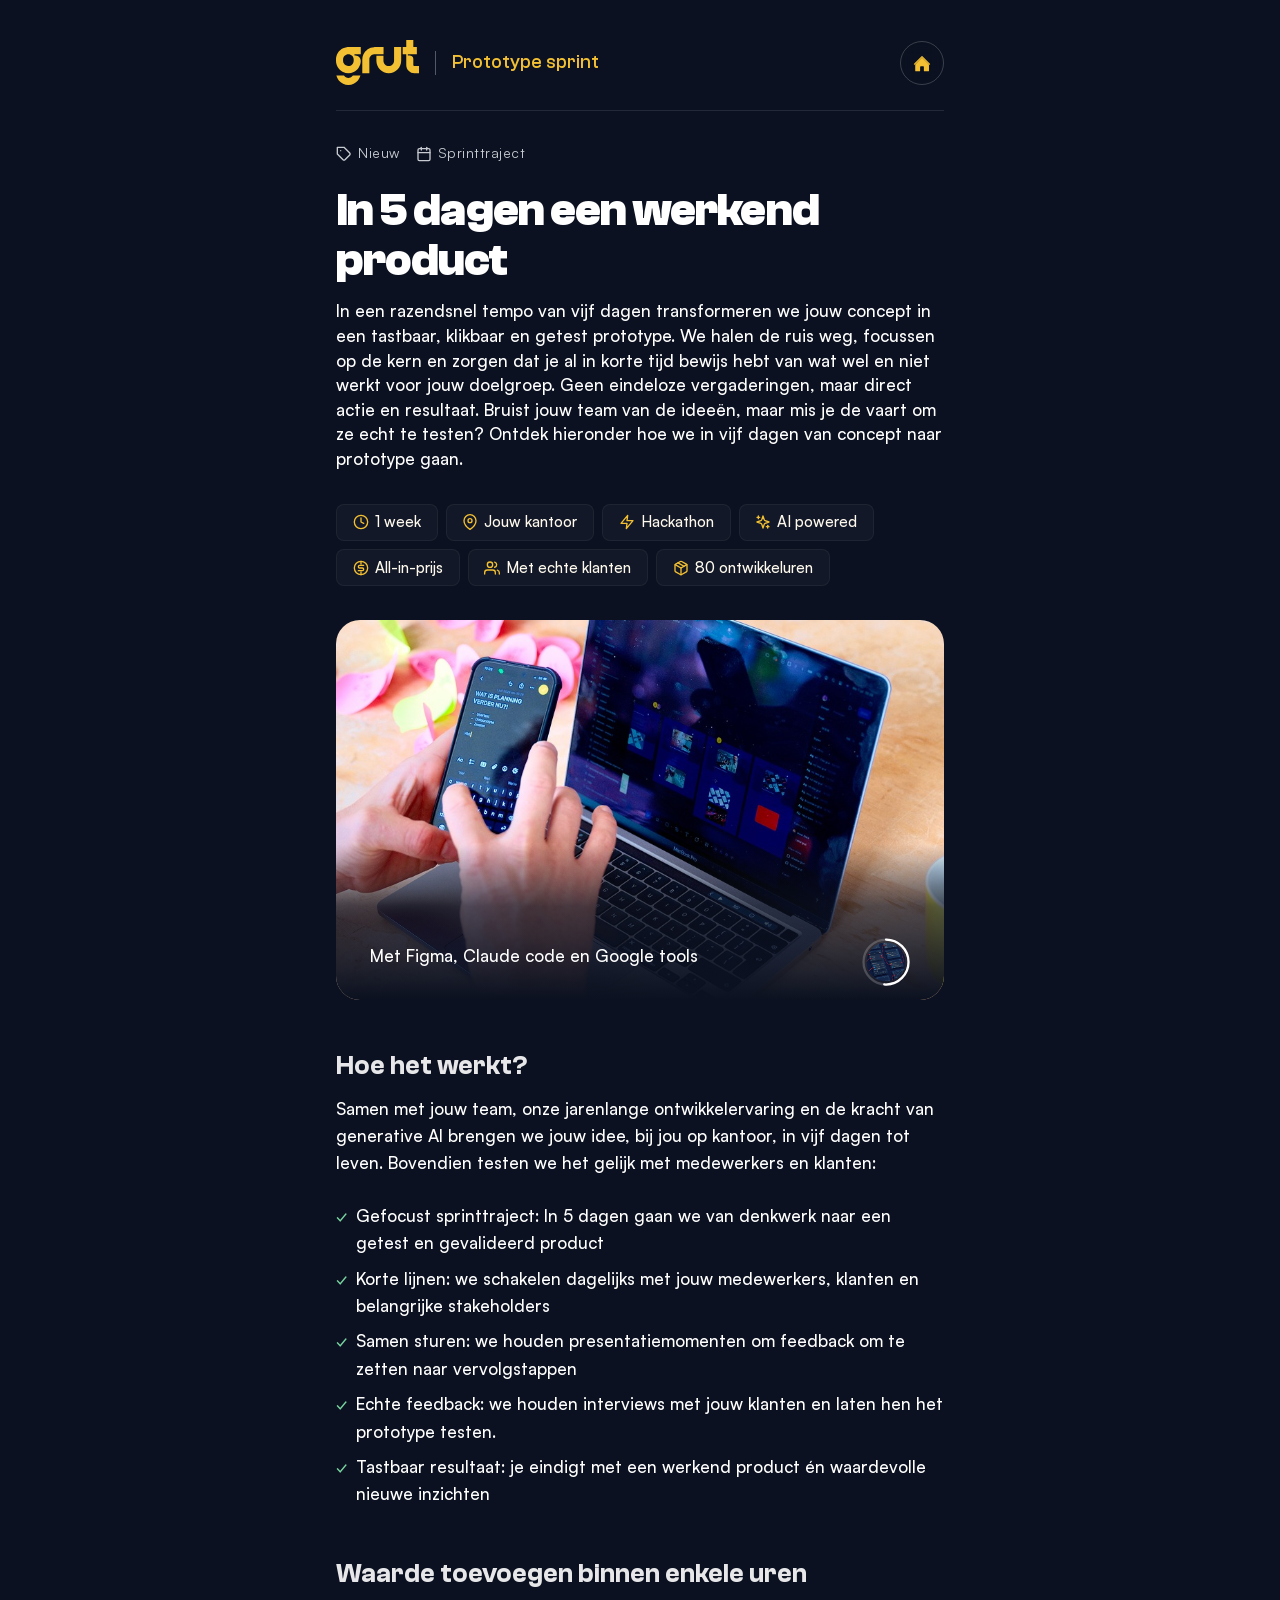
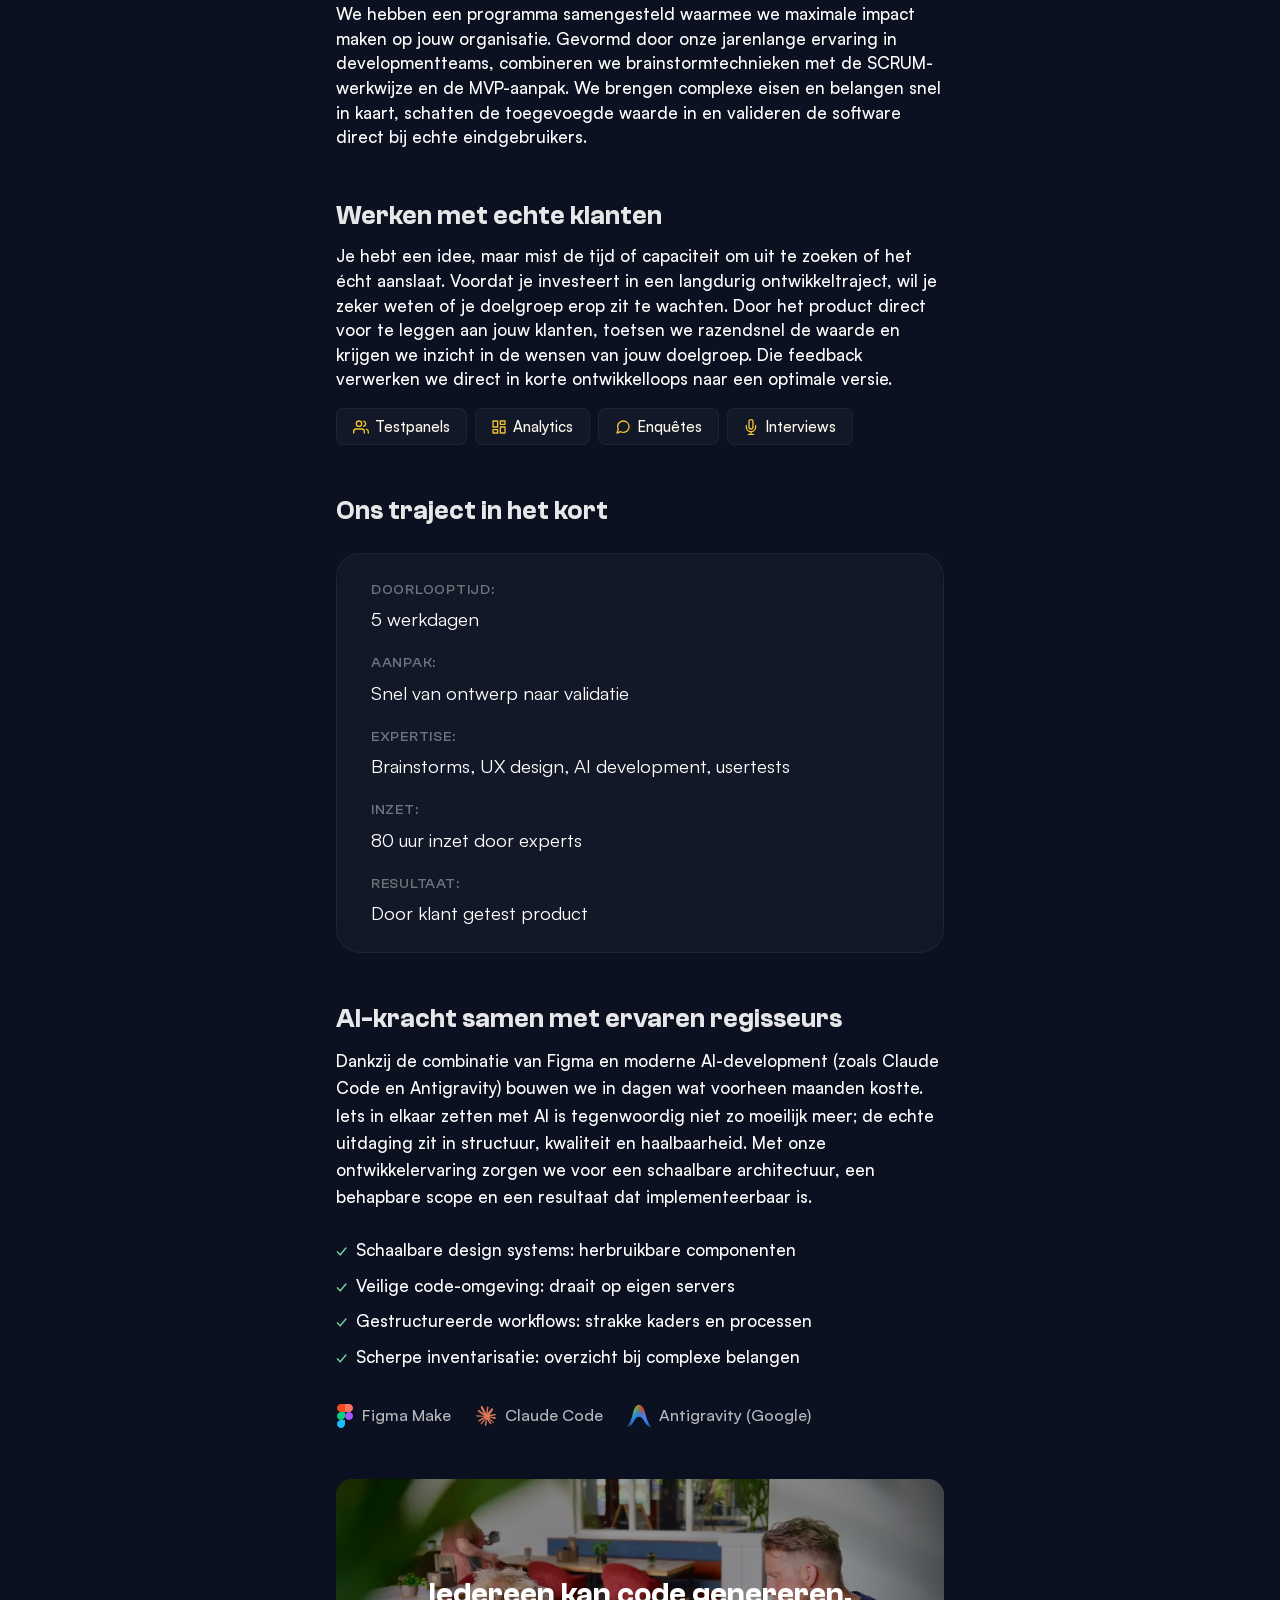
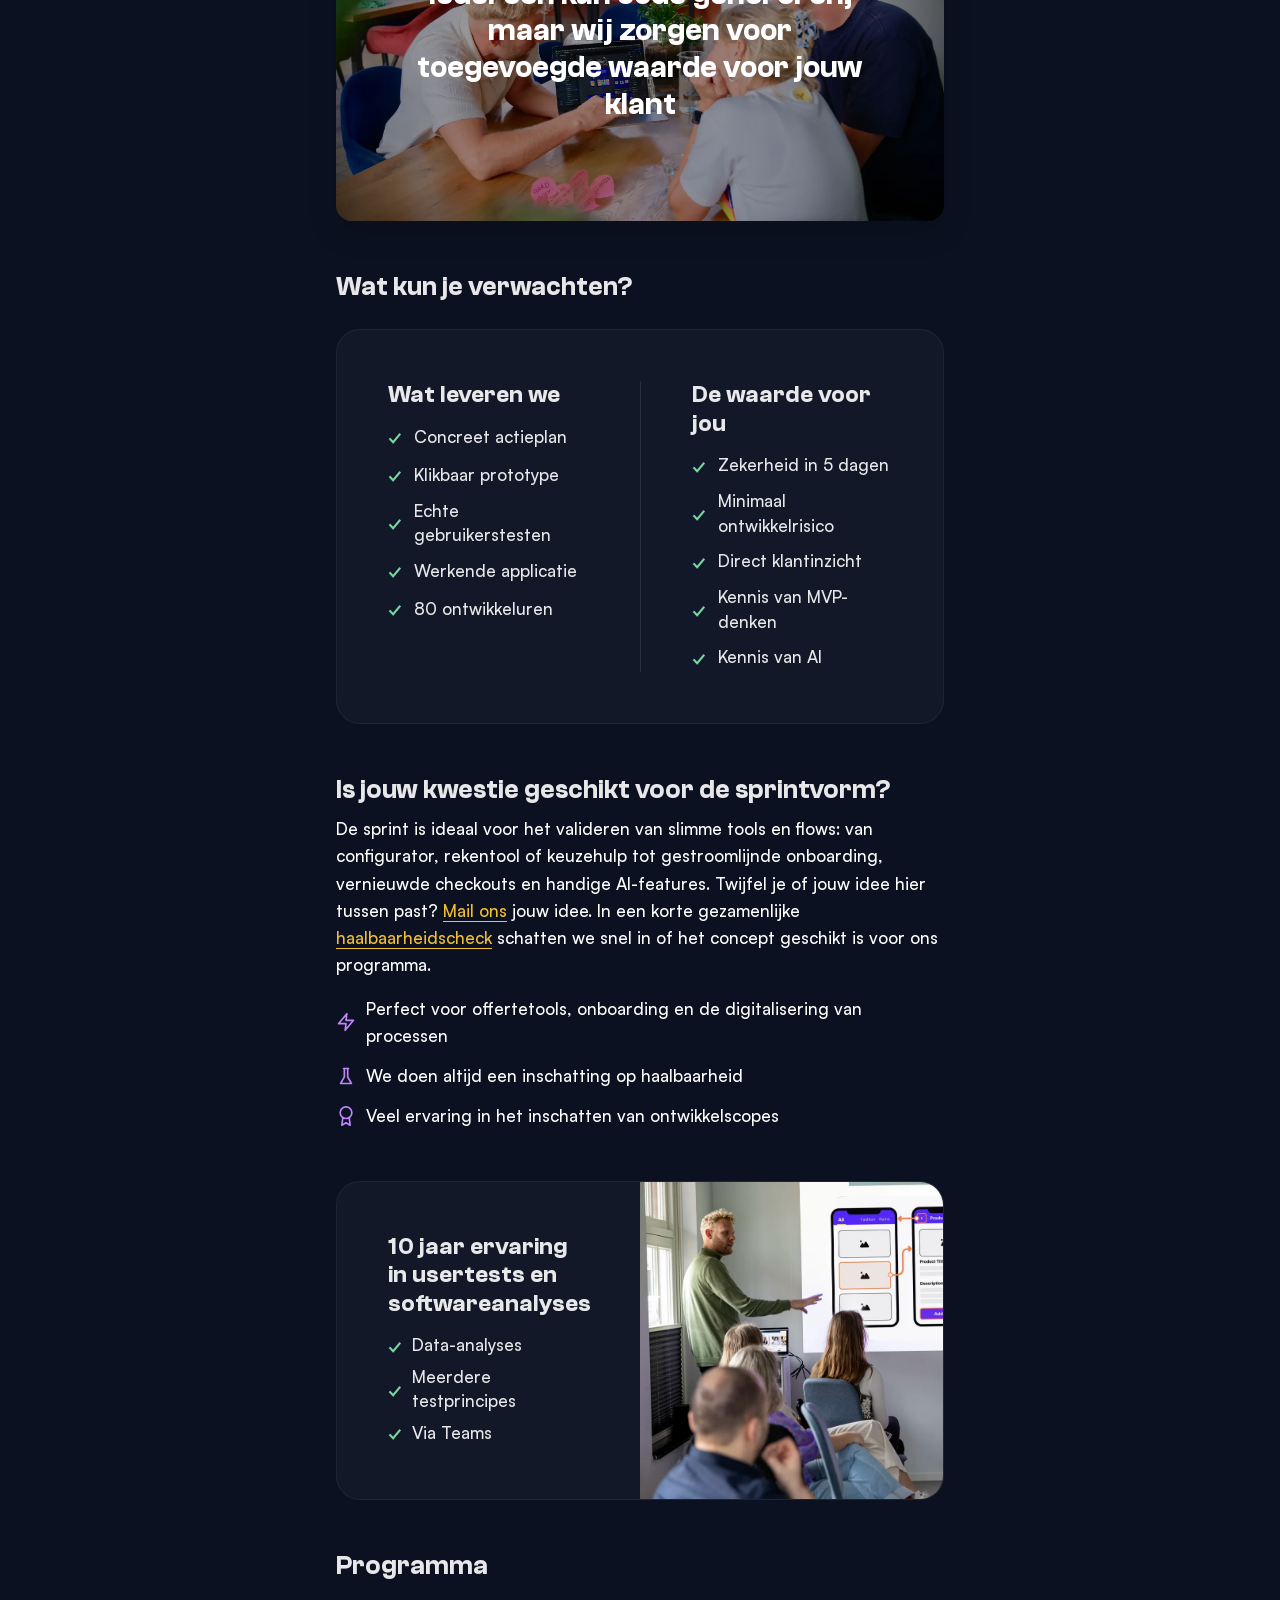
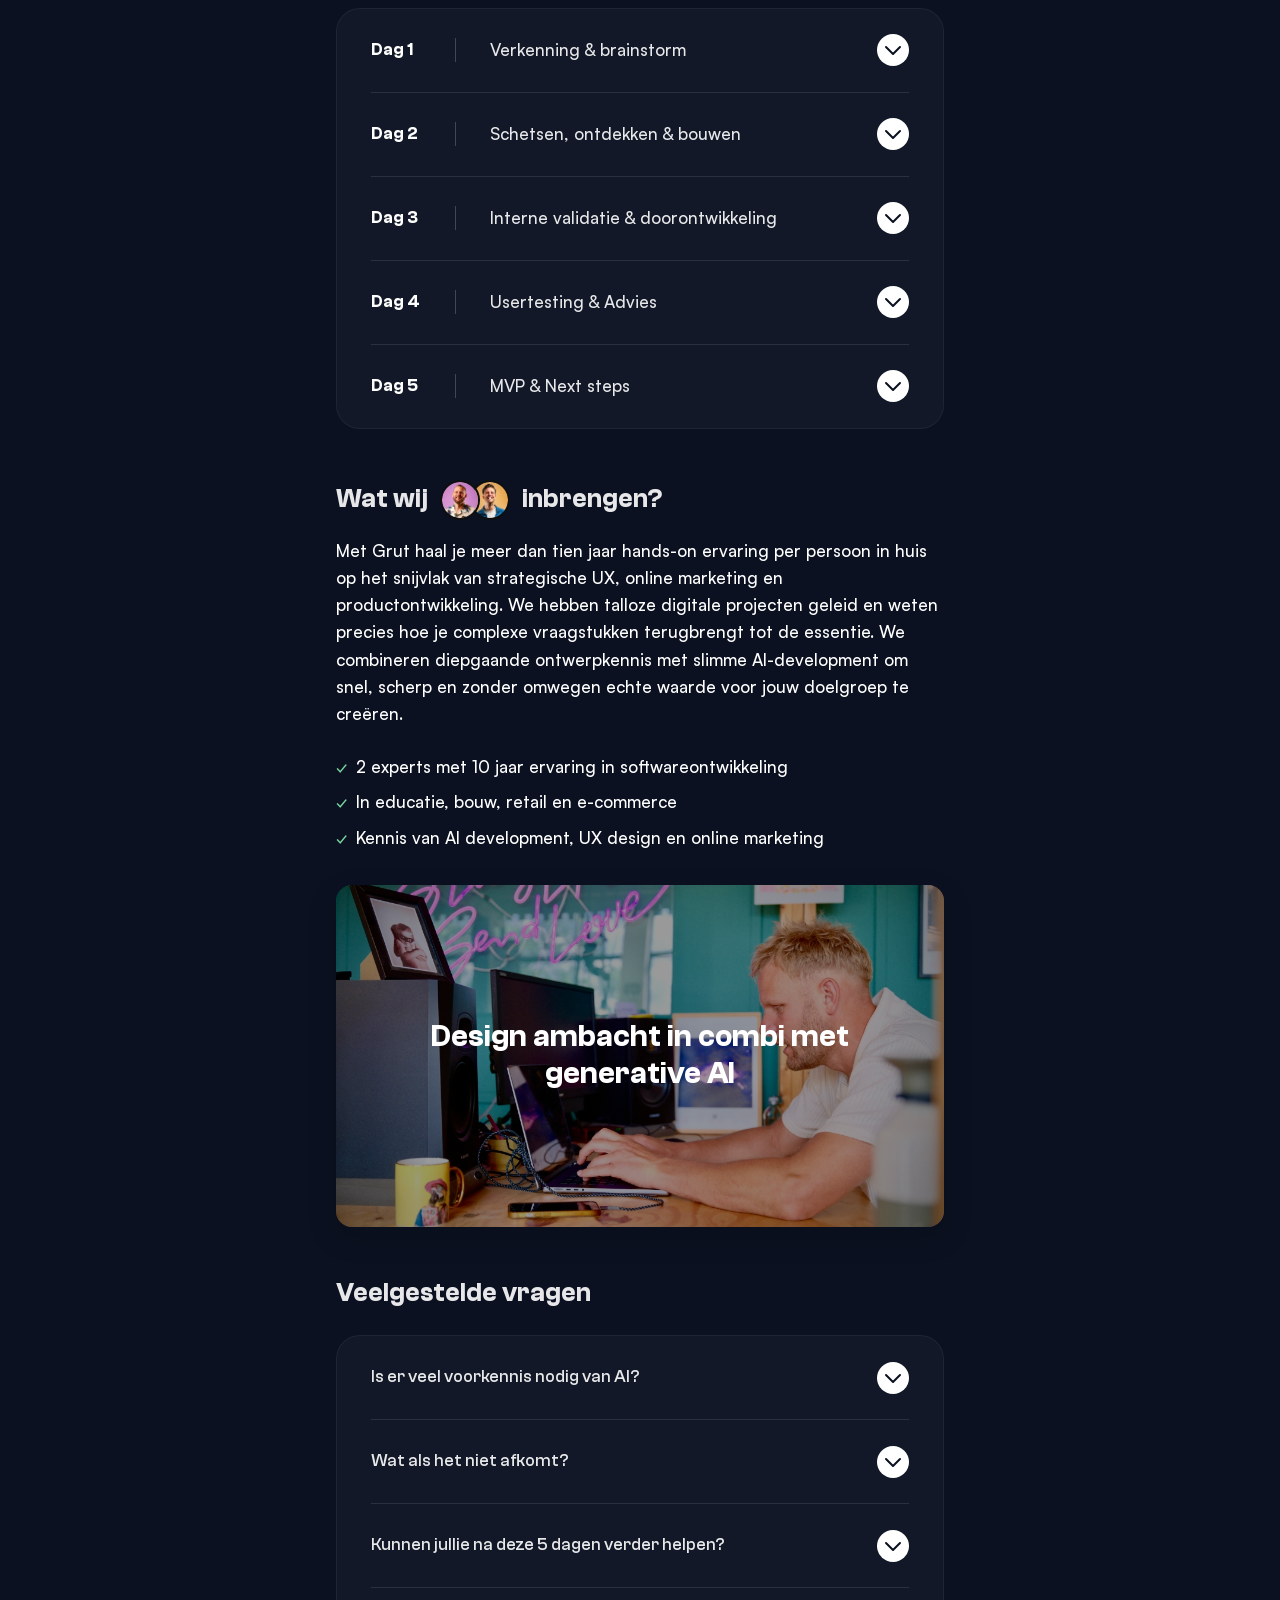
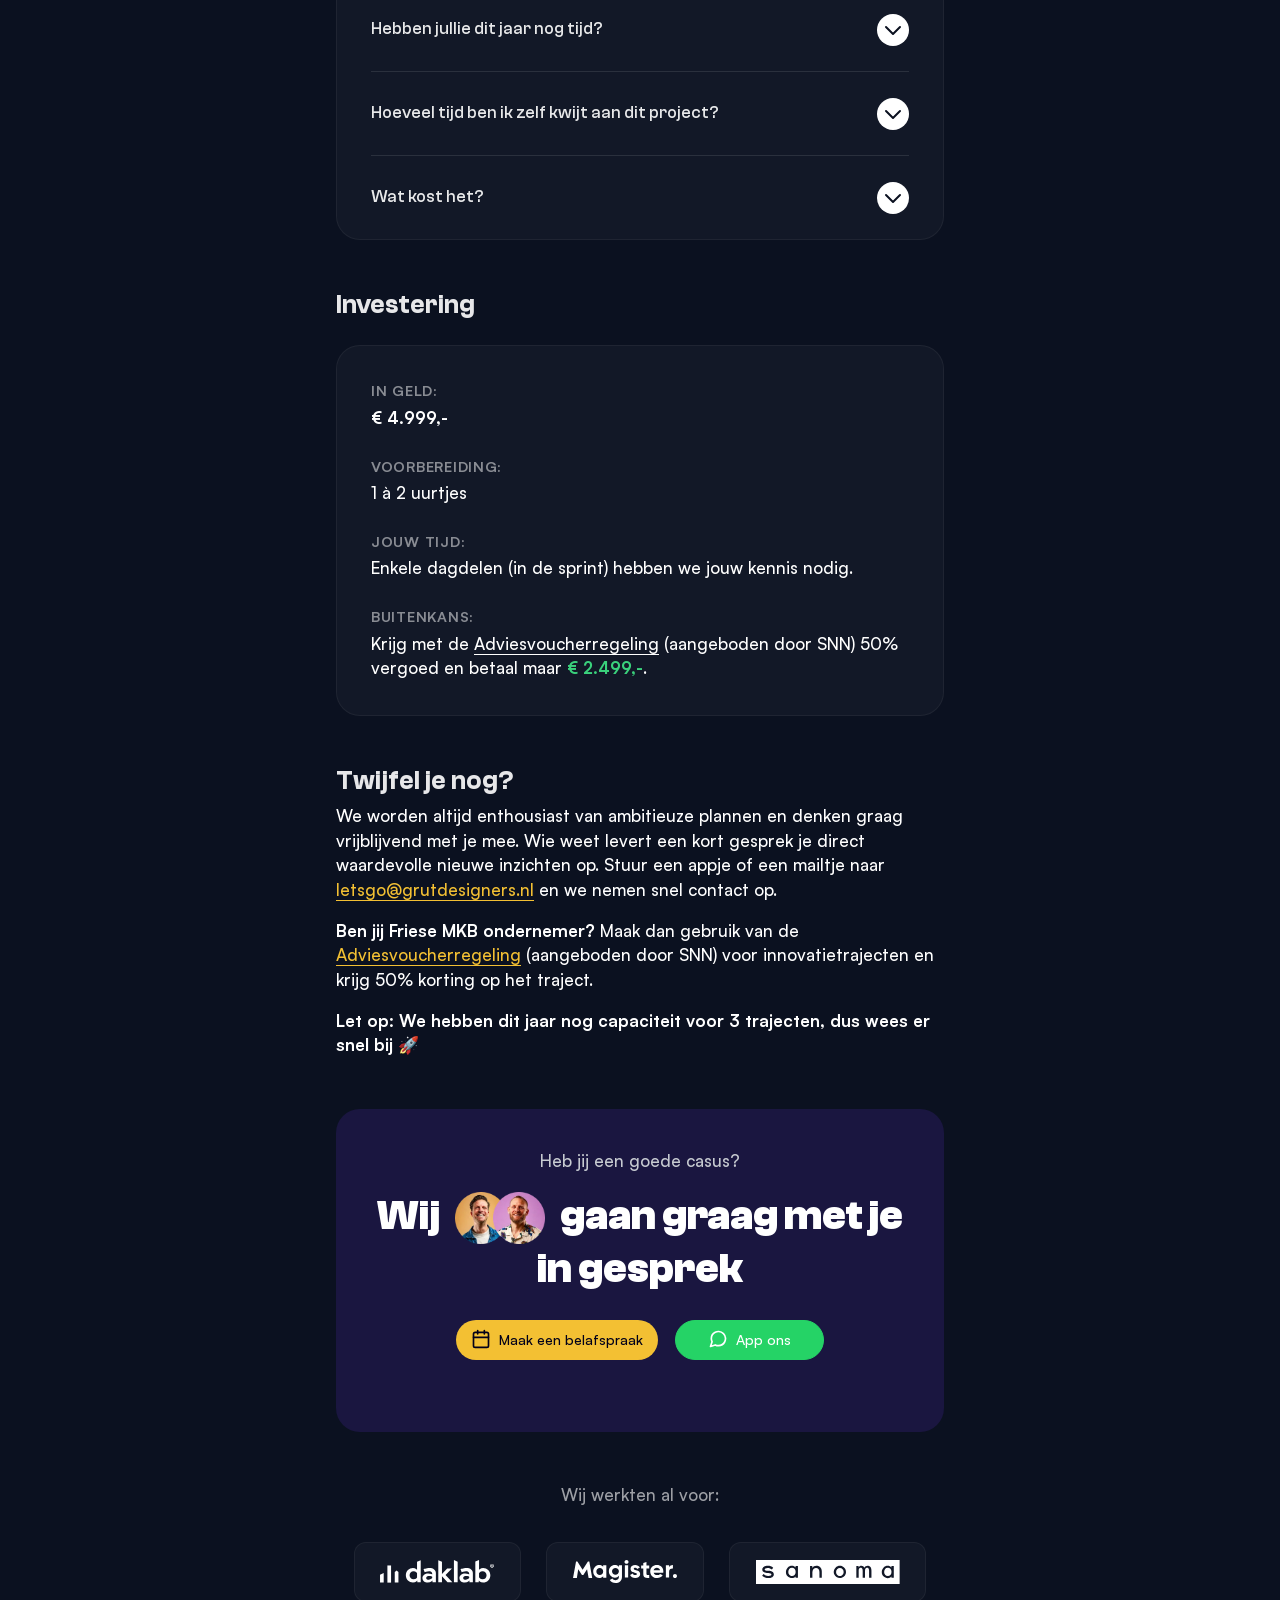
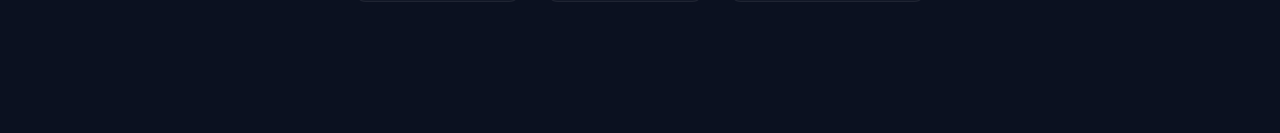
==== commit 34a66c76: "Optimize code for performance: add image dimensions and defer script" ====
--- a/prototype-sprint/index.html
+++ b/prototype-sprint/index.html
@@ -969,31 +969,31 @@
                 <div class="hero-slider" id="heroAutoSlider">
                     <div class="hero-slider__slides" id="heroSliderSlides">
                         <div class="hero-slider__slide is-active" data-index="0">
-                            <img class="hero-slider__img" src="../assets/sprint-slider-1.jpg" alt="Sessie" fetchpriority="high" decoding="async">
+                            <img class="hero-slider__img" src="../assets/sprint-slider-1.jpg" alt="Sessie" width="1600" height="1000" fetchpriority="high" decoding="async">
                             <div class="hero-slider__content">
                                 <h3 class="hero-slider__title">Met Figma, Claude code en Google tools</h3>
                             </div>
                         </div>
                         <div class="hero-slider__slide" data-index="1">
-                            <img class="hero-slider__img zoom-on-mobile" src="../assets/sprint-slider-2.jpg" alt="Snelheid" loading="lazy" decoding="async">
+                            <img class="hero-slider__img zoom-on-mobile" src="../assets/sprint-slider-2.jpg" alt="Snelheid" width="1600" height="1000" loading="lazy" decoding="async">
                             <div class="hero-slider__content">
                                 <h3 class="hero-slider__title">Van idee naar klikbaar prototype</h3>
                             </div>
                         </div>
                         <div class="hero-slider__slide" data-index="2">
-                            <img class="hero-slider__img" src="../assets/sprint-slider-3.jpg" alt="Resultaat" loading="lazy" decoding="async">
+                            <img class="hero-slider__img" src="../assets/sprint-slider-3.jpg" alt="Resultaat" width="1600" height="1000" loading="lazy" decoding="async">
                             <div class="hero-slider__content">
                                 <h3 class="hero-slider__title">Validatie bij echte klanten</h3>
                             </div>
                         </div>
                         <div class="hero-slider__slide" data-index="3">
-                            <img class="hero-slider__img" src="../assets/content-afbeelding-3.webp" alt="Brainstorm" loading="lazy" decoding="async">
+                            <img class="hero-slider__img" src="../assets/content-afbeelding-3.webp" alt="Brainstorm" width="1600" height="1000" loading="lazy" decoding="async">
                             <div class="hero-slider__content">
                                 <h3 class="hero-slider__title">Experts met 10 jaar ervaring</h3>
                             </div>
                         </div>
                         <div class="hero-slider__slide" data-index="4">
-                            <img class="hero-slider__img" src="../assets/content-afbeelding-9.webp" alt="Post-its" loading="lazy" decoding="async">
+                            <img class="hero-slider__img" src="../assets/content-afbeelding-9.webp" alt="Post-its" width="1600" height="1000" loading="lazy" decoding="async">
                             <div class="hero-slider__content">
                                 <h3 class="hero-slider__title">Onze ervaring gecombineerd met jullie kennis</h3>
                             </div>
@@ -1090,7 +1090,7 @@
                 </div>
 
                 <div style="position: relative; width: 100%; border-radius: 16px; overflow: hidden; margin-bottom: 3rem; box-shadow: 0 10px 30px rgba(0,0,0,0.15);">
-                    <img src="../assets/content-afbeelding-11.webp" class="tall-on-mobile" alt="Team aan het werk" loading="lazy" decoding="async" style="width: 100%; aspect-ratio: 16/9; display: block; object-fit: cover;">
+                    <img src="../assets/content-afbeelding-11.webp" class="tall-on-mobile" alt="Team aan het werk" loading="lazy" decoding="async" width="1600" height="900" style="width: 100%; aspect-ratio: 16/9; display: block; object-fit: cover;">
                     <div style="position: absolute; top: 0; left: 0; width: 100%; height: 100%; background: rgba(0, 0, 0, 0.4); display: flex; align-items: center; justify-content: center; padding: 2rem; text-align: center;">
                         <h3 style="color: #ffffff; font-size: 1.8rem; font-weight: 600; font-family: var(--font-heading); margin: 0; line-height: 1.2; max-width: 90%;">Iedereen kan code genereren, maar wij zorgen voor toegevoegde waarde voor jouw klant</h3>
                     </div>
@@ -1150,7 +1150,7 @@
                         </ul>
                     </div>
                     <div class="highlight-image square-on-mobile">
-                        <img src="../assets/strategie2-1200x800.webp?v=3" alt="Uitgelicht" loading="lazy" decoding="async">
+                        <img src="../assets/strategie2-1200x800.webp?v=3" alt="Uitgelicht" loading="lazy" decoding="async" width="1200" height="800">
                     </div>
                 </div>
 
@@ -1249,7 +1249,7 @@
                     <li style="display: flex; align-items: flex-start; gap: 8px;"><span style="color: var(--color-green, #10b981);">✓</span> Kennis van AI development, UX design en online marketing</li>
                 </ul>
                 <div style="position: relative; width: 100%; border-radius: 16px; overflow: hidden; margin-top: 2rem; margin-bottom: 3rem; box-shadow: 0 10px 30px rgba(0,0,0,0.15);">
-                    <img src="../assets/werkplek-jurrit.jpg?v=2" class="tall-on-mobile" alt="Wat wij inbrengen" loading="lazy" decoding="async" style="width: 100%; aspect-ratio: 16/9; display: block; object-fit: cover;">
+                    <img src="../assets/werkplek-jurrit.jpg?v=2" class="tall-on-mobile" alt="Wat wij inbrengen" loading="lazy" decoding="async" width="1600" height="900" style="width: 100%; aspect-ratio: 16/9; display: block; object-fit: cover;">
                     <div style="position: absolute; top: 0; left: 0; width: 100%; height: 100%; background: rgba(0, 0, 0, 0.4); display: flex; align-items: center; justify-content: center; padding: 2rem; text-align: center;">
                         <h3 style="color: #ffffff; font-size: 1.8rem; font-weight: 600; font-family: var(--font-heading); margin: 0; line-height: 1.2; max-width: 90%;">Design ambacht in combi met generative AI</h3>
                     </div>
@@ -1379,7 +1379,7 @@
     </div>
 
     <!-- Mouse effects JS (No smooth scroll or nav logic needed) -->
-    <script src="../script.min.js?v=33"></script>
+    <script src="../script.min.js?v=33" defer></script>
 
     <!-- Custom CTA logic -->
     <script>
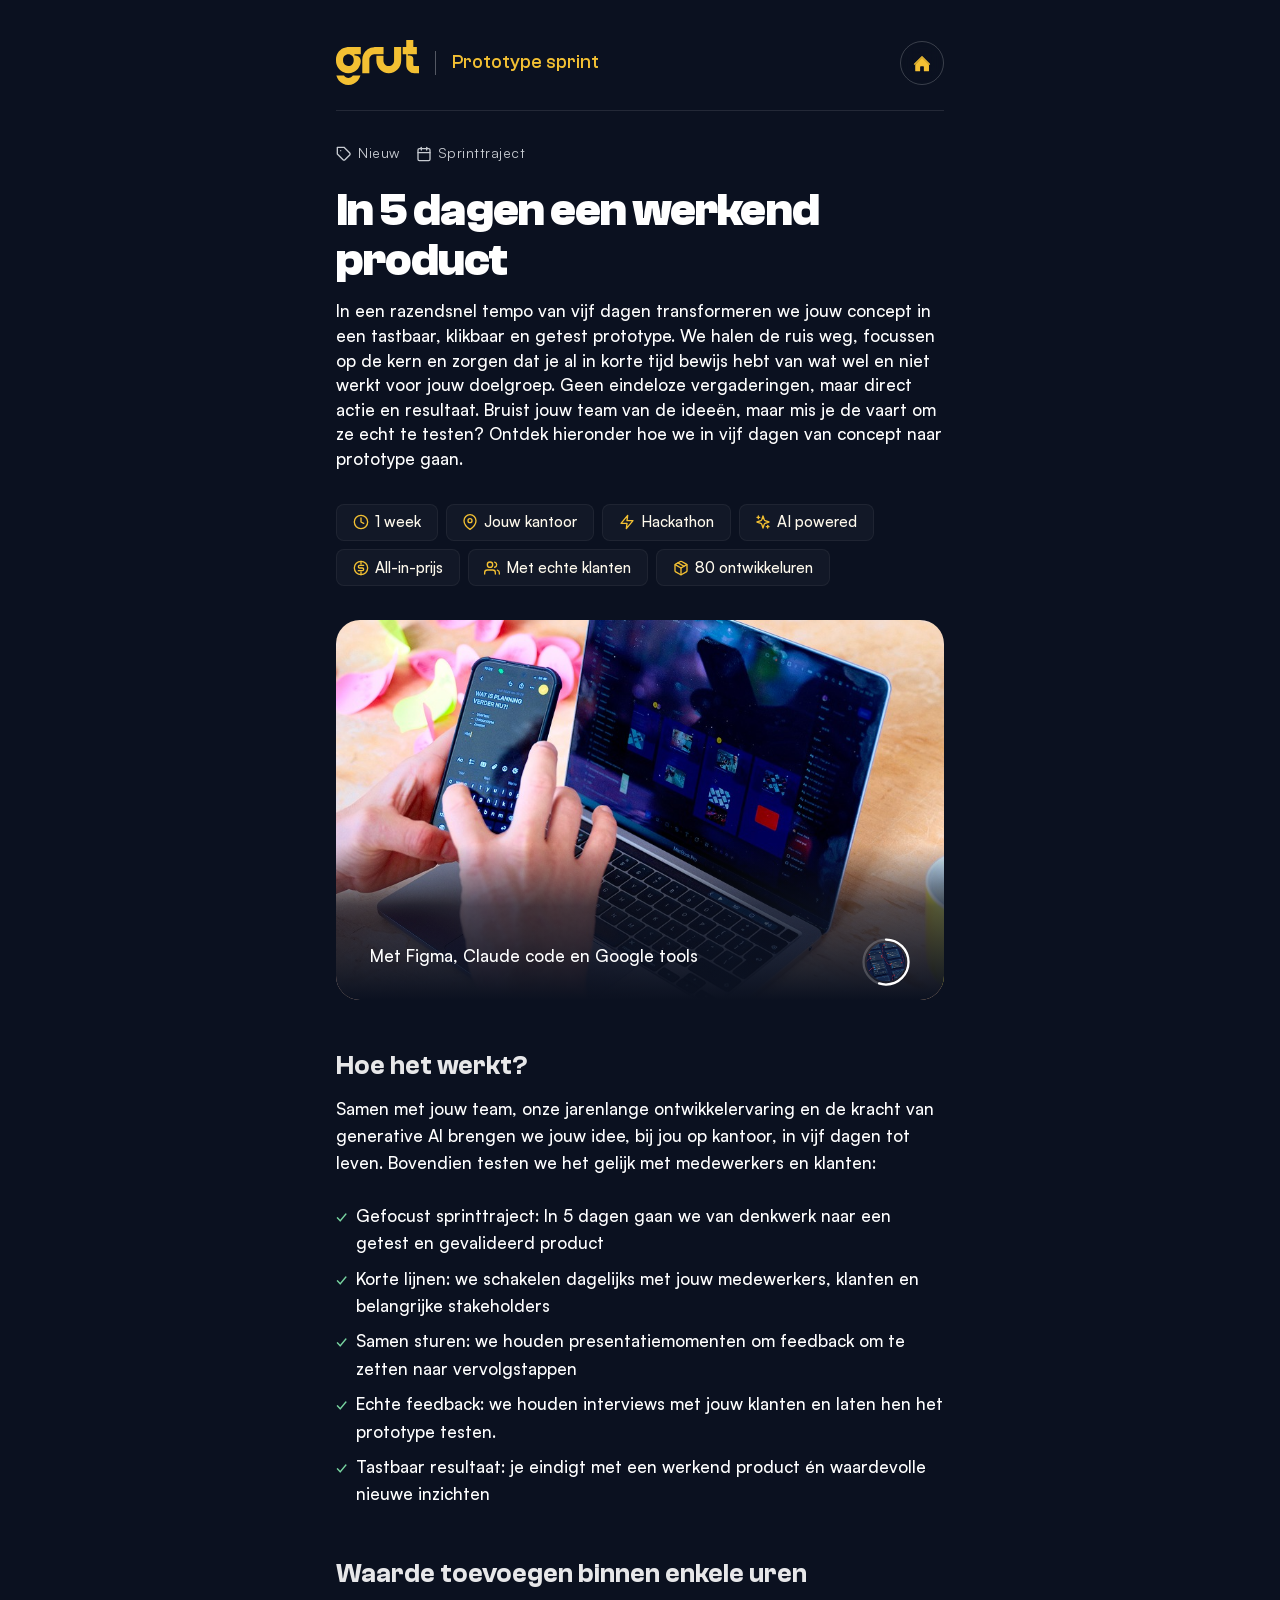
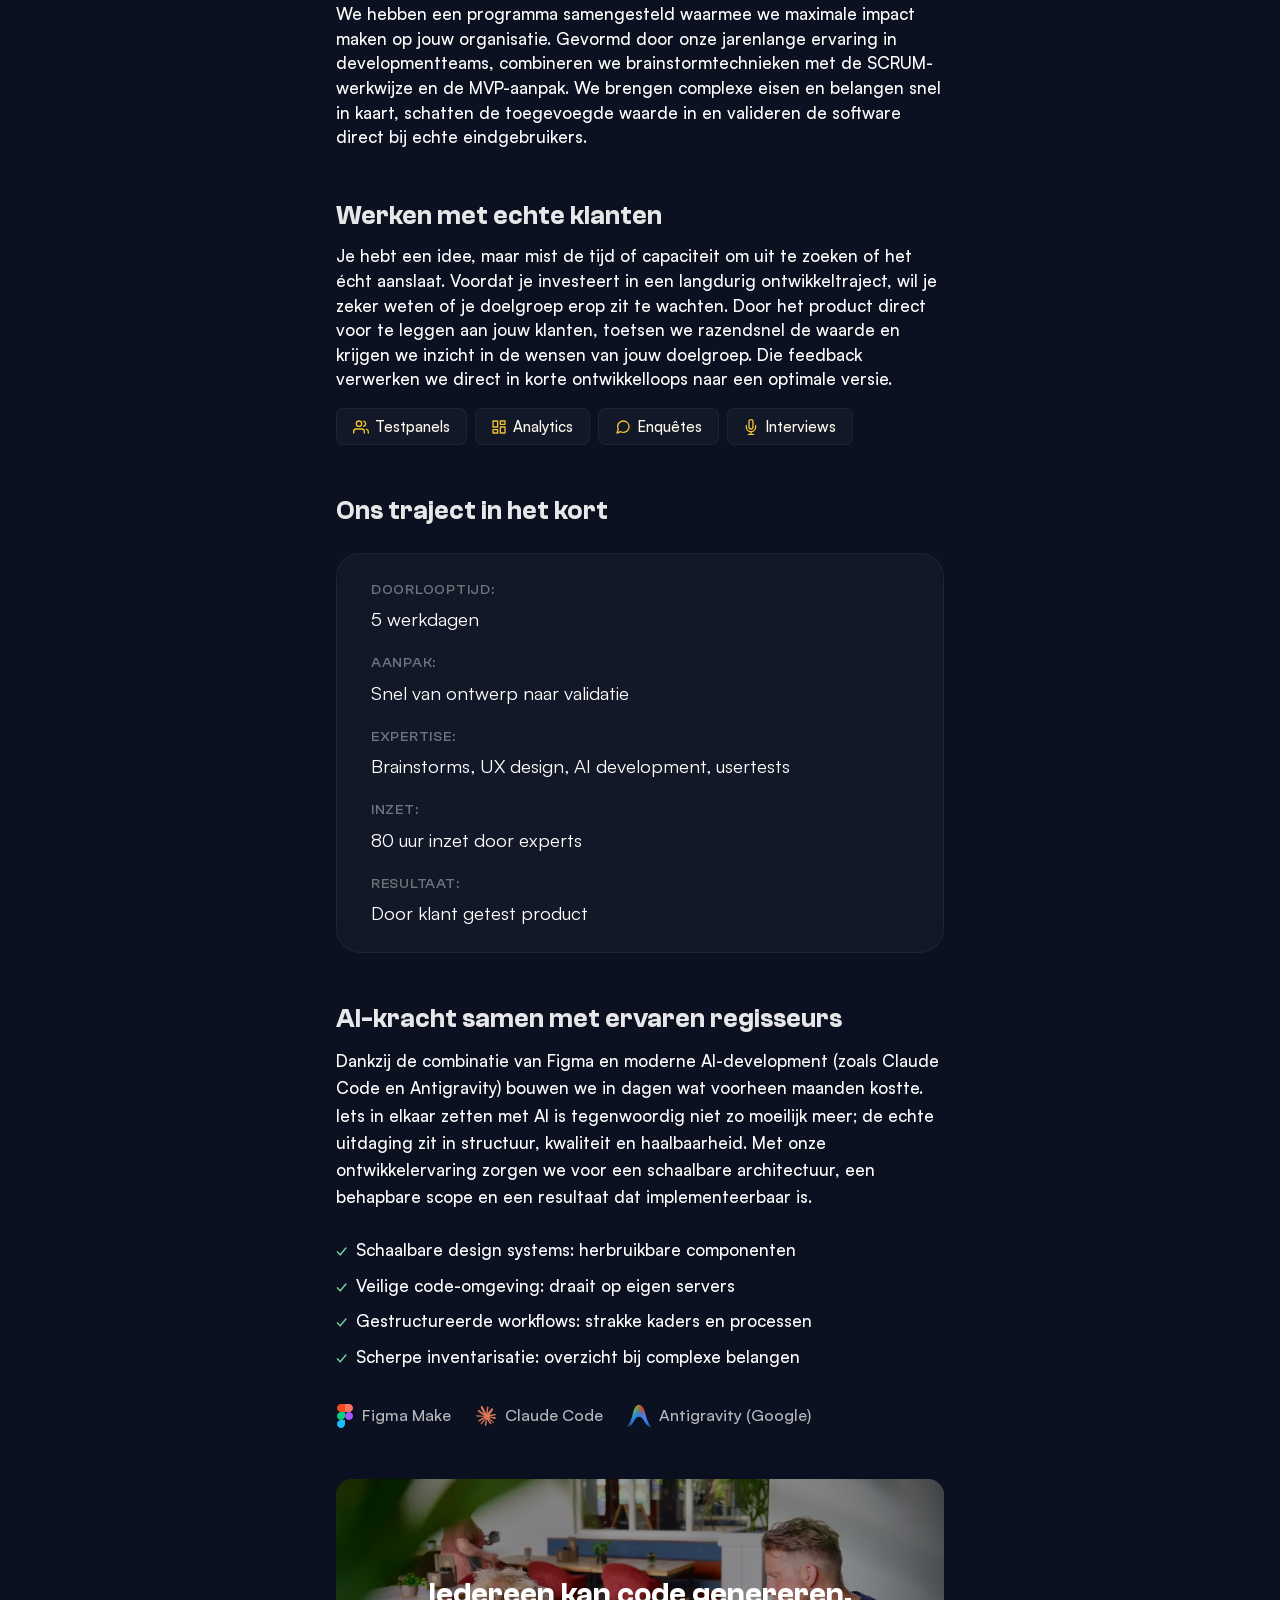
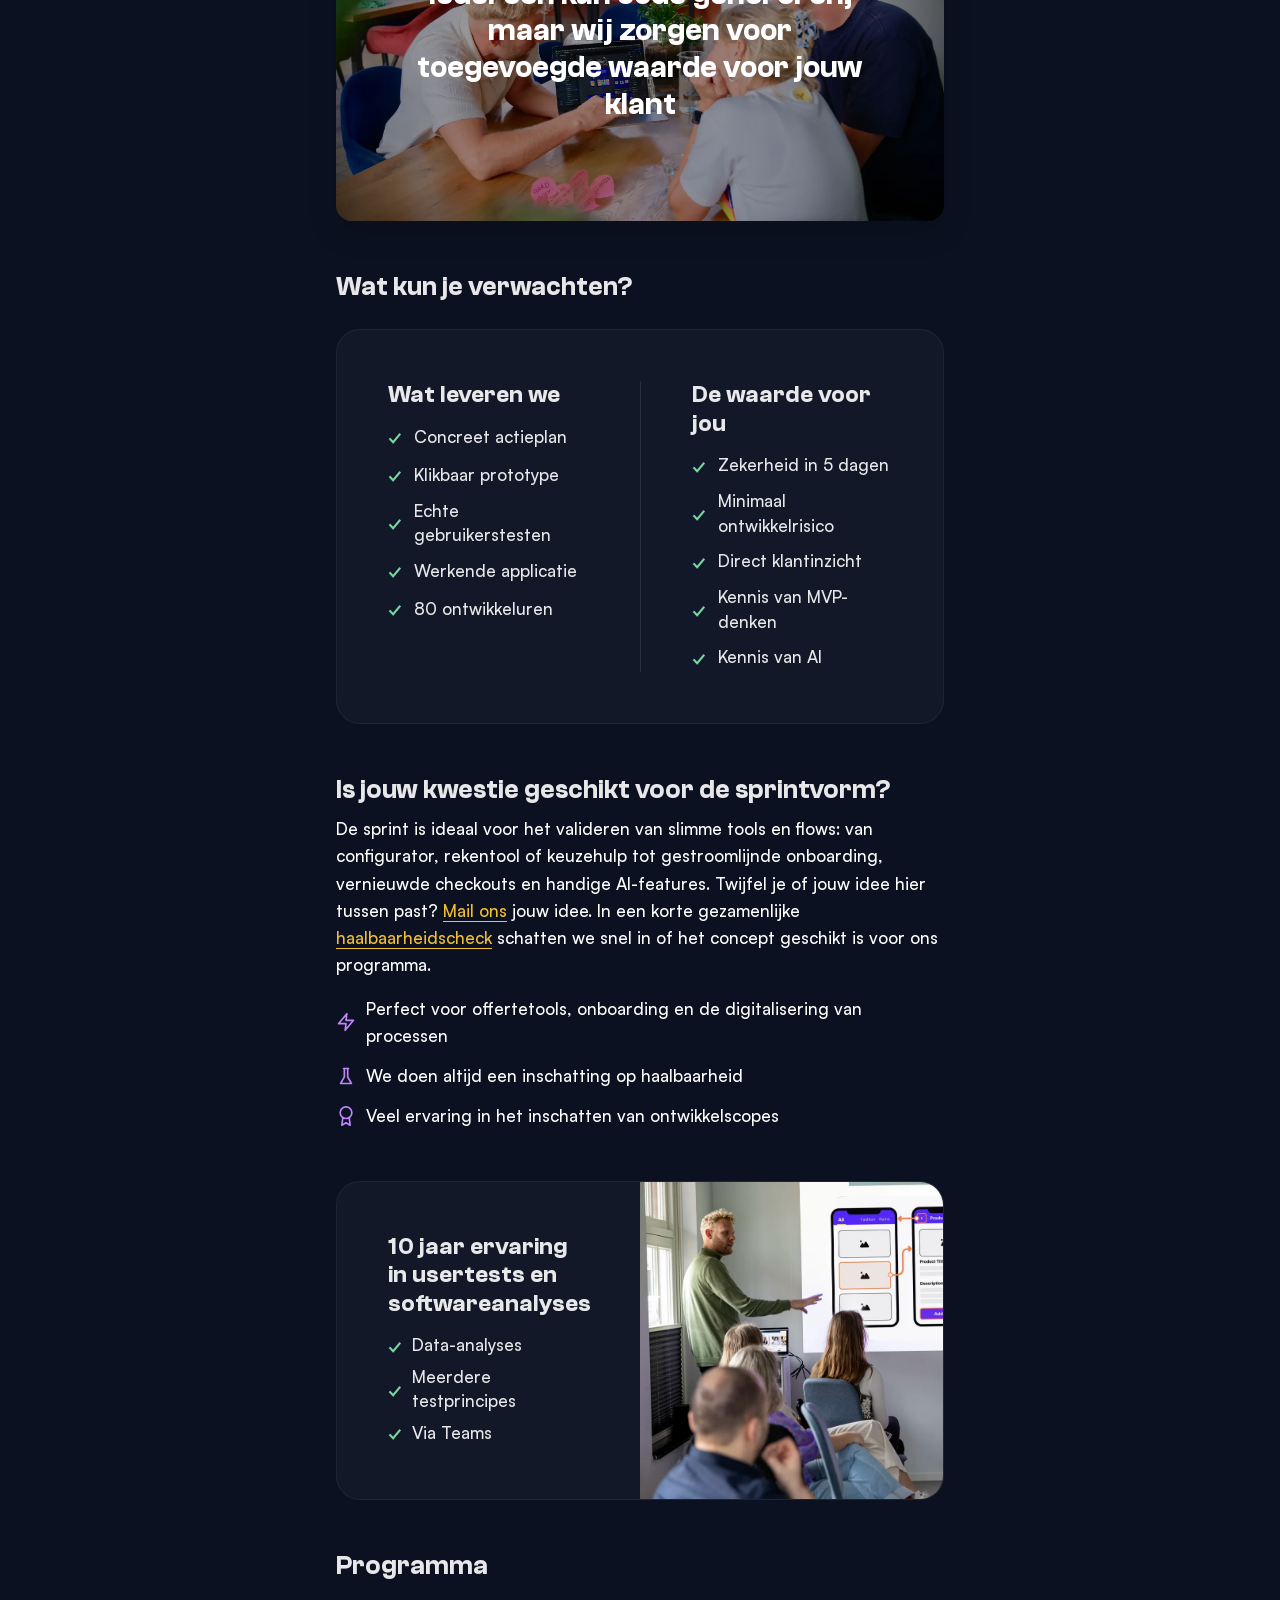
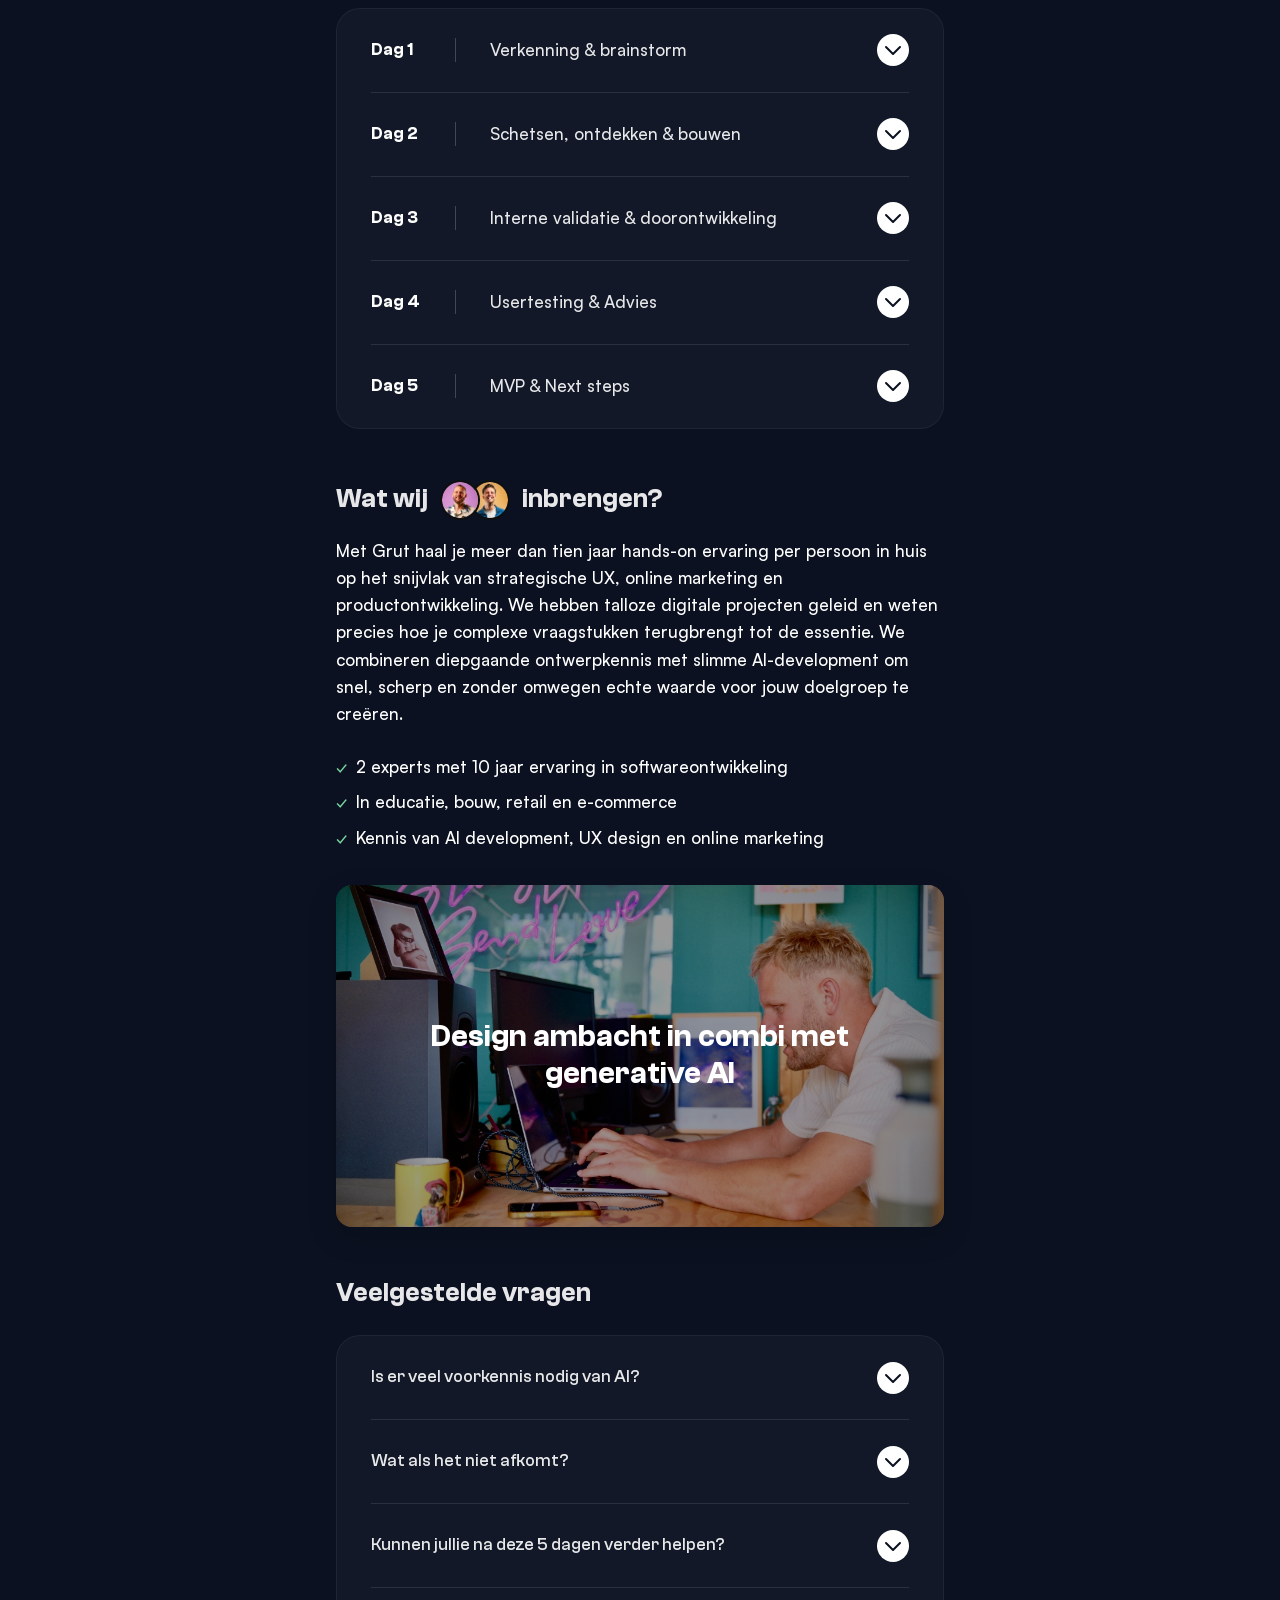
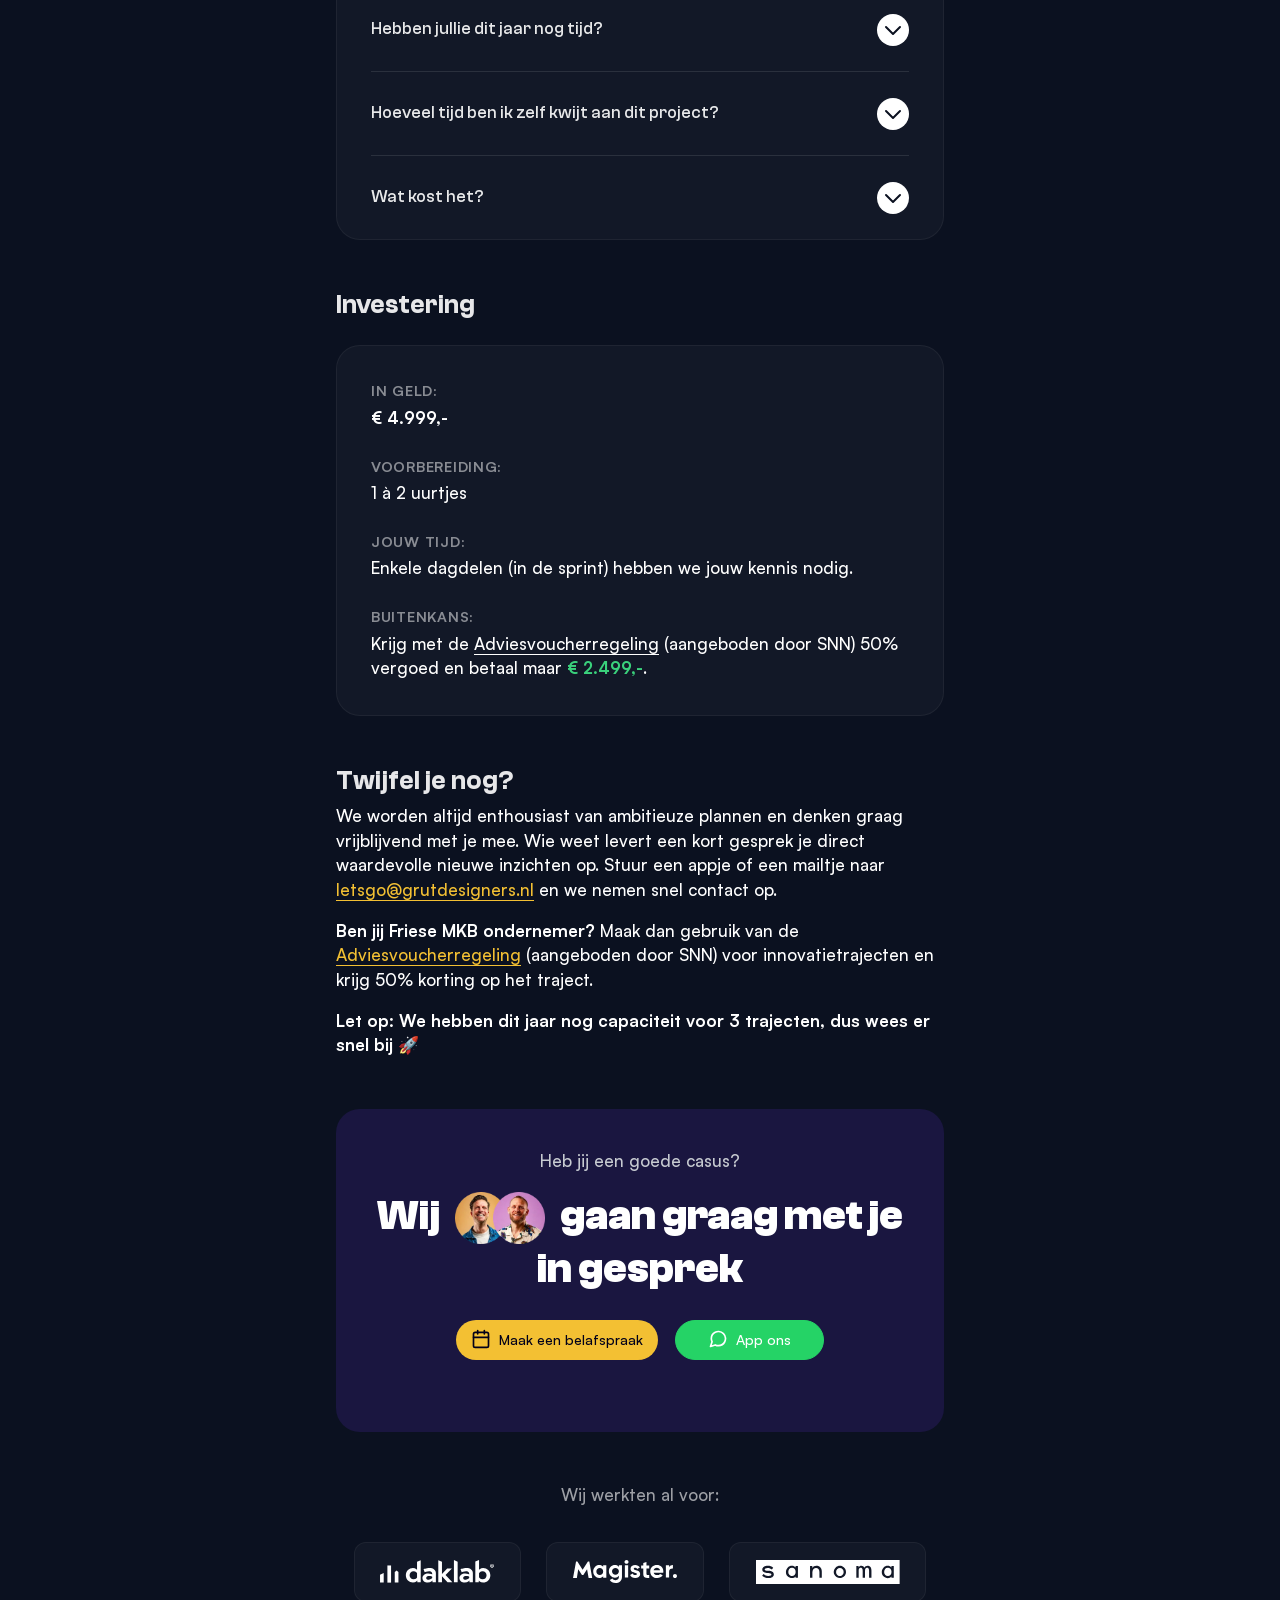
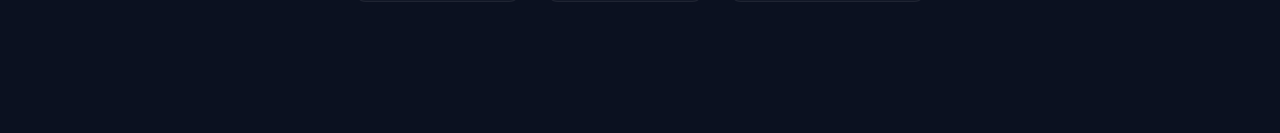
==== commit ea35fe61: "Update meta description" ====
--- a/prototype-sprint/index.html
+++ b/prototype-sprint/index.html
@@ -5,11 +5,11 @@
     <meta name="viewport" content="width=device-width, initial-scale=1.0, maximum-scale=1.0, user-scalable=no, viewport-fit=cover"/>
     
     <title>Prototype Sprint | Grut.</title>
-    <meta name="description" content="In 1 week van idee naar een doorgetest prototype met input van jouw klanten en medewerkers."/>
+    <meta name="description" content="In 1 week van idee naar een door jouw klanten getest product. Maak gebruik van de Adviesvoucherregeling en krijg 50% vergoed."/>
     
     <!-- Open Graph Meta Tags -->
     <meta property="og:title" content="Prototype Sprint | Grut."/>
-    <meta property="og:description" content="In 1 week van idee naar een doorgetest prototype met input van jouw klanten en medewerkers."/>
+    <meta property="og:description" content="In 1 week van idee naar een door jouw klanten getest product. Maak gebruik van de Adviesvoucherregeling en krijg 50% vergoed."/>
     <meta property="og:image" content="https://grutdesigners.nl/assets/preview-afbeelding-prototype.jpg?v=3"/>
     <meta property="og:url" content="https://grutdesigners.nl/prototype-sprint/"/>
     <meta property="og:type" content="website"/>
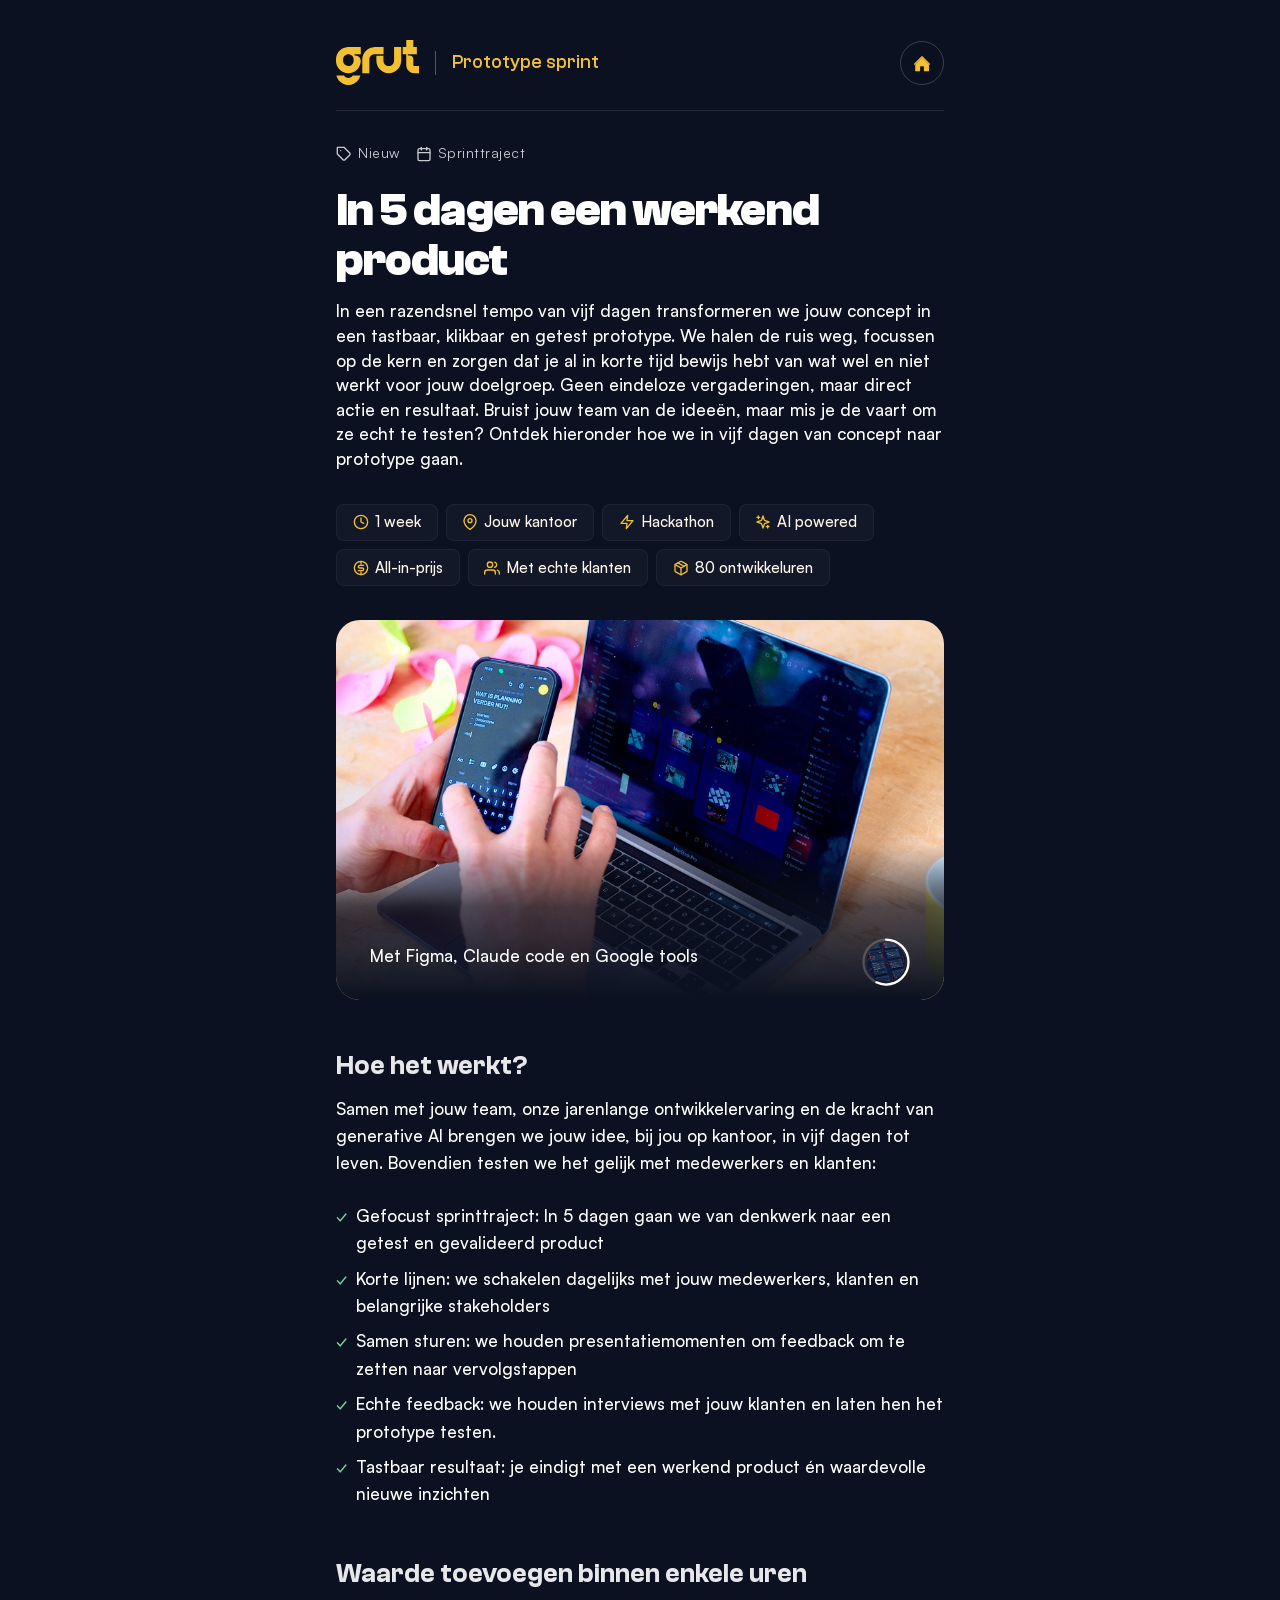
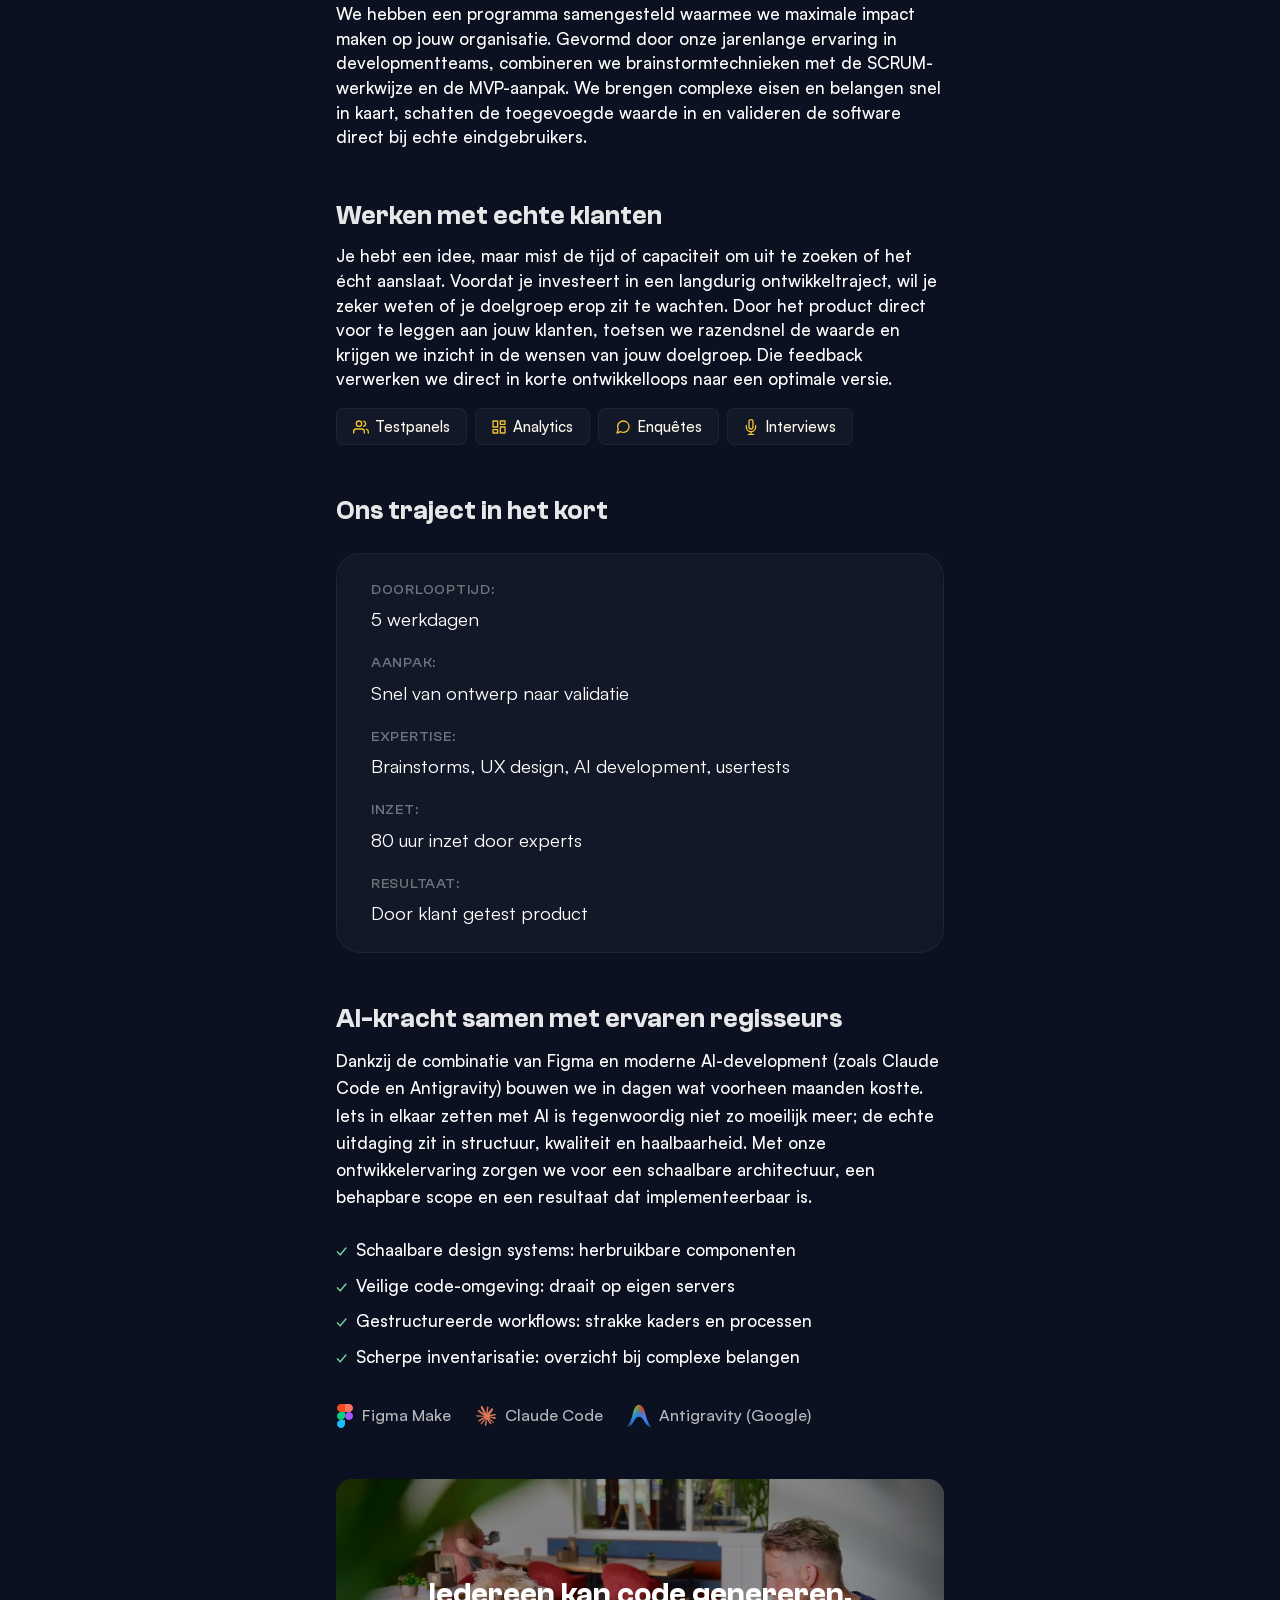
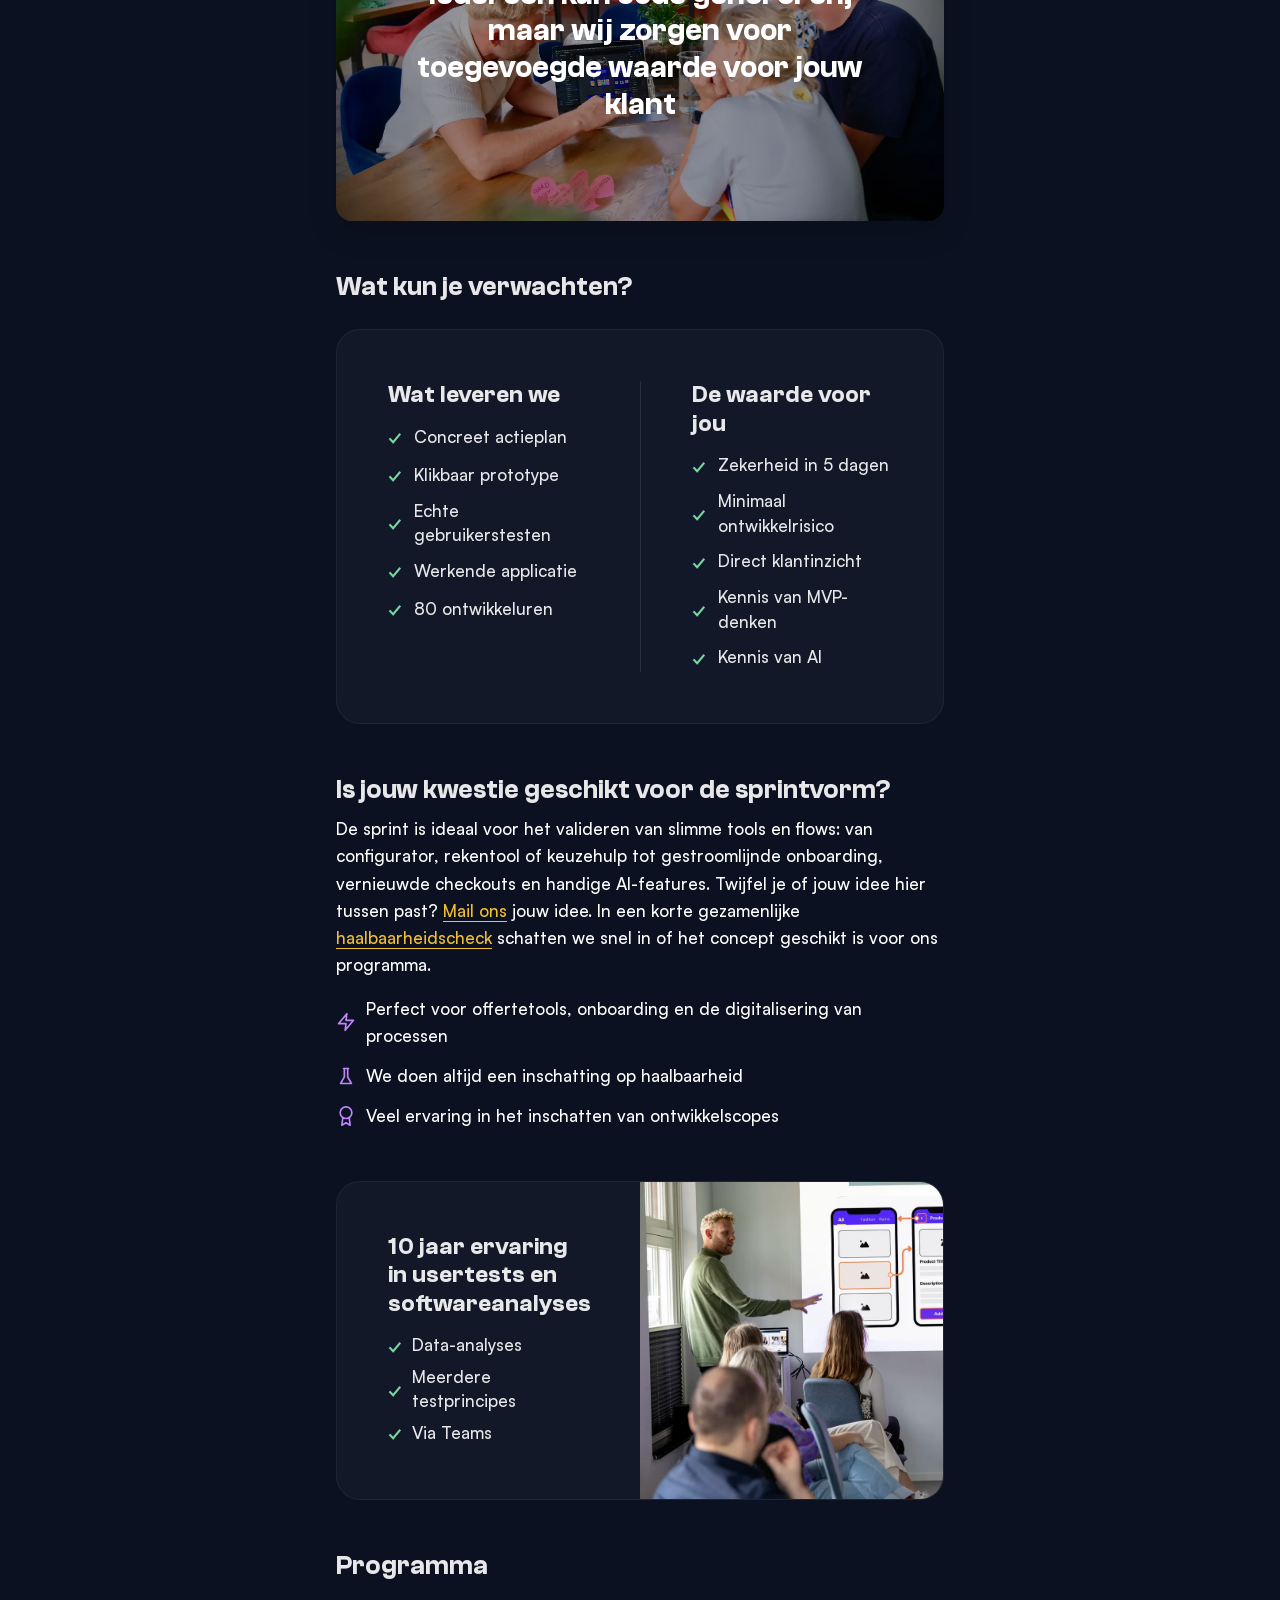
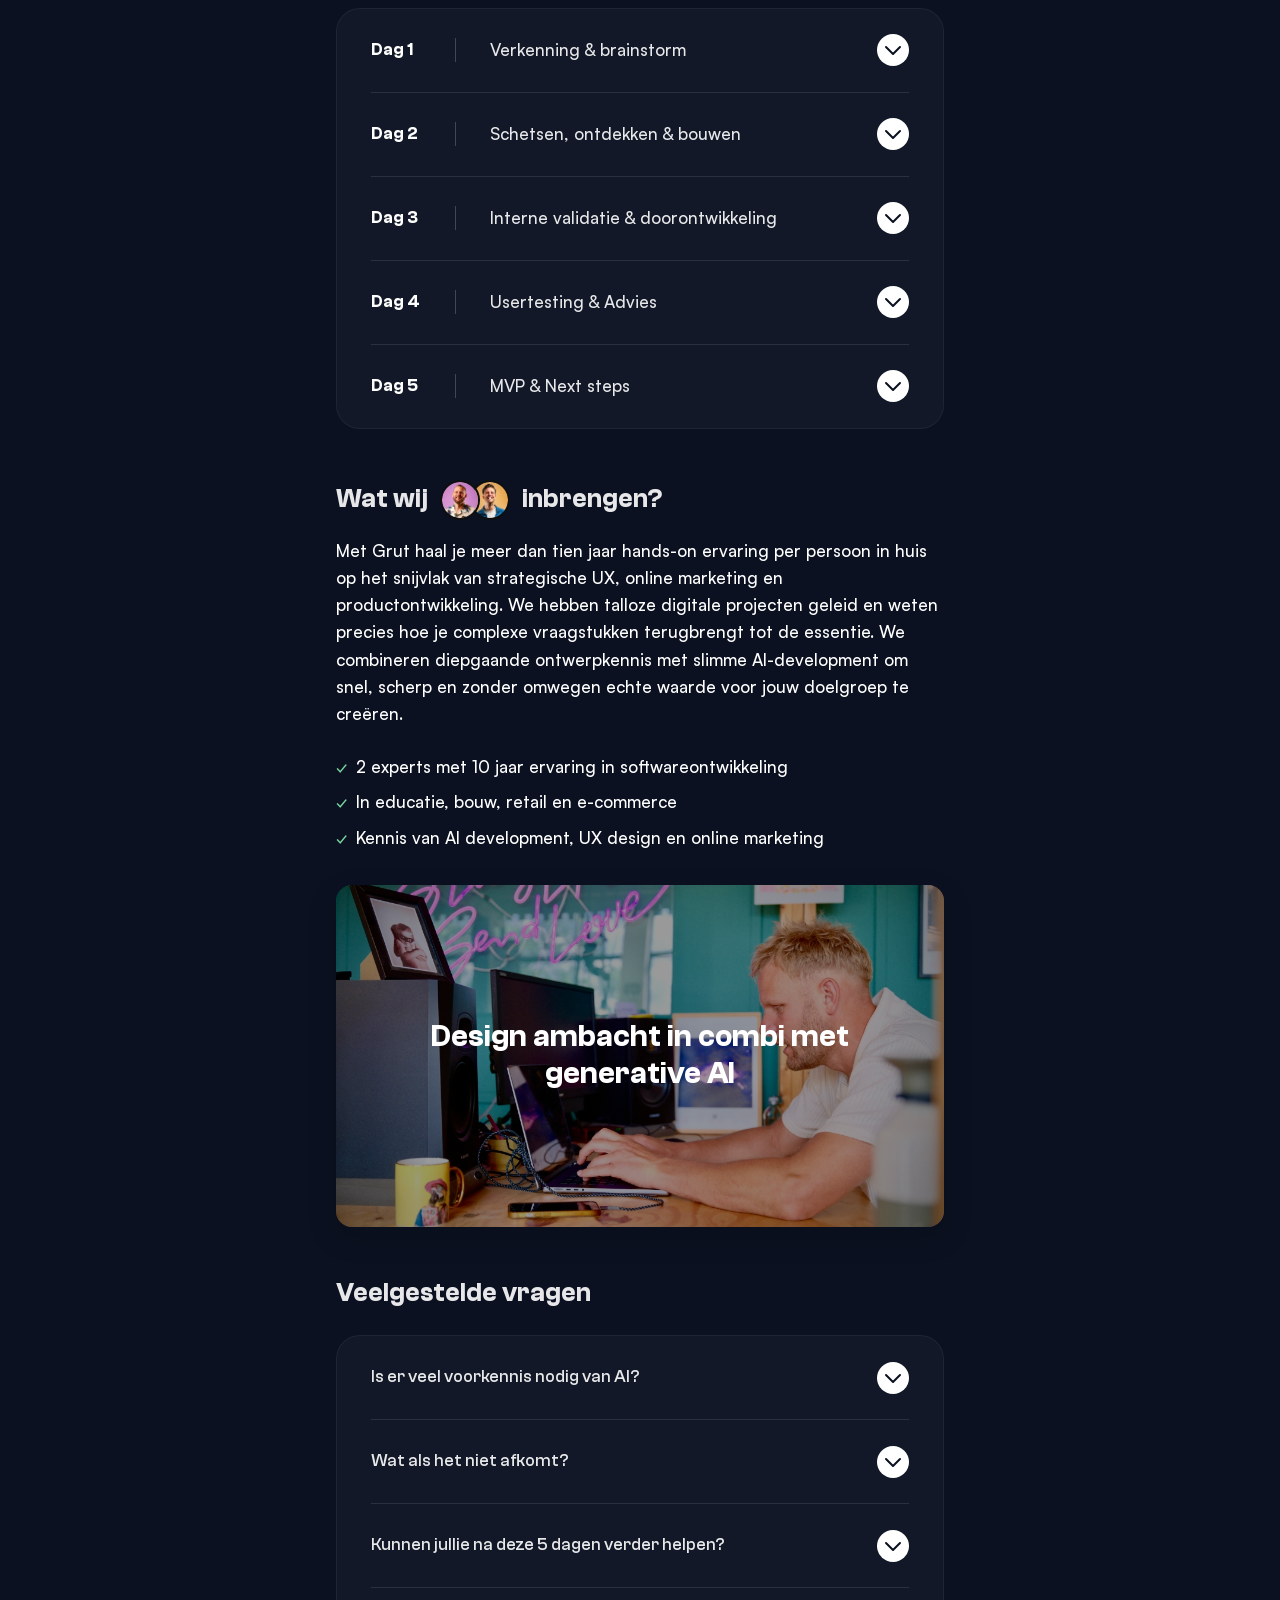
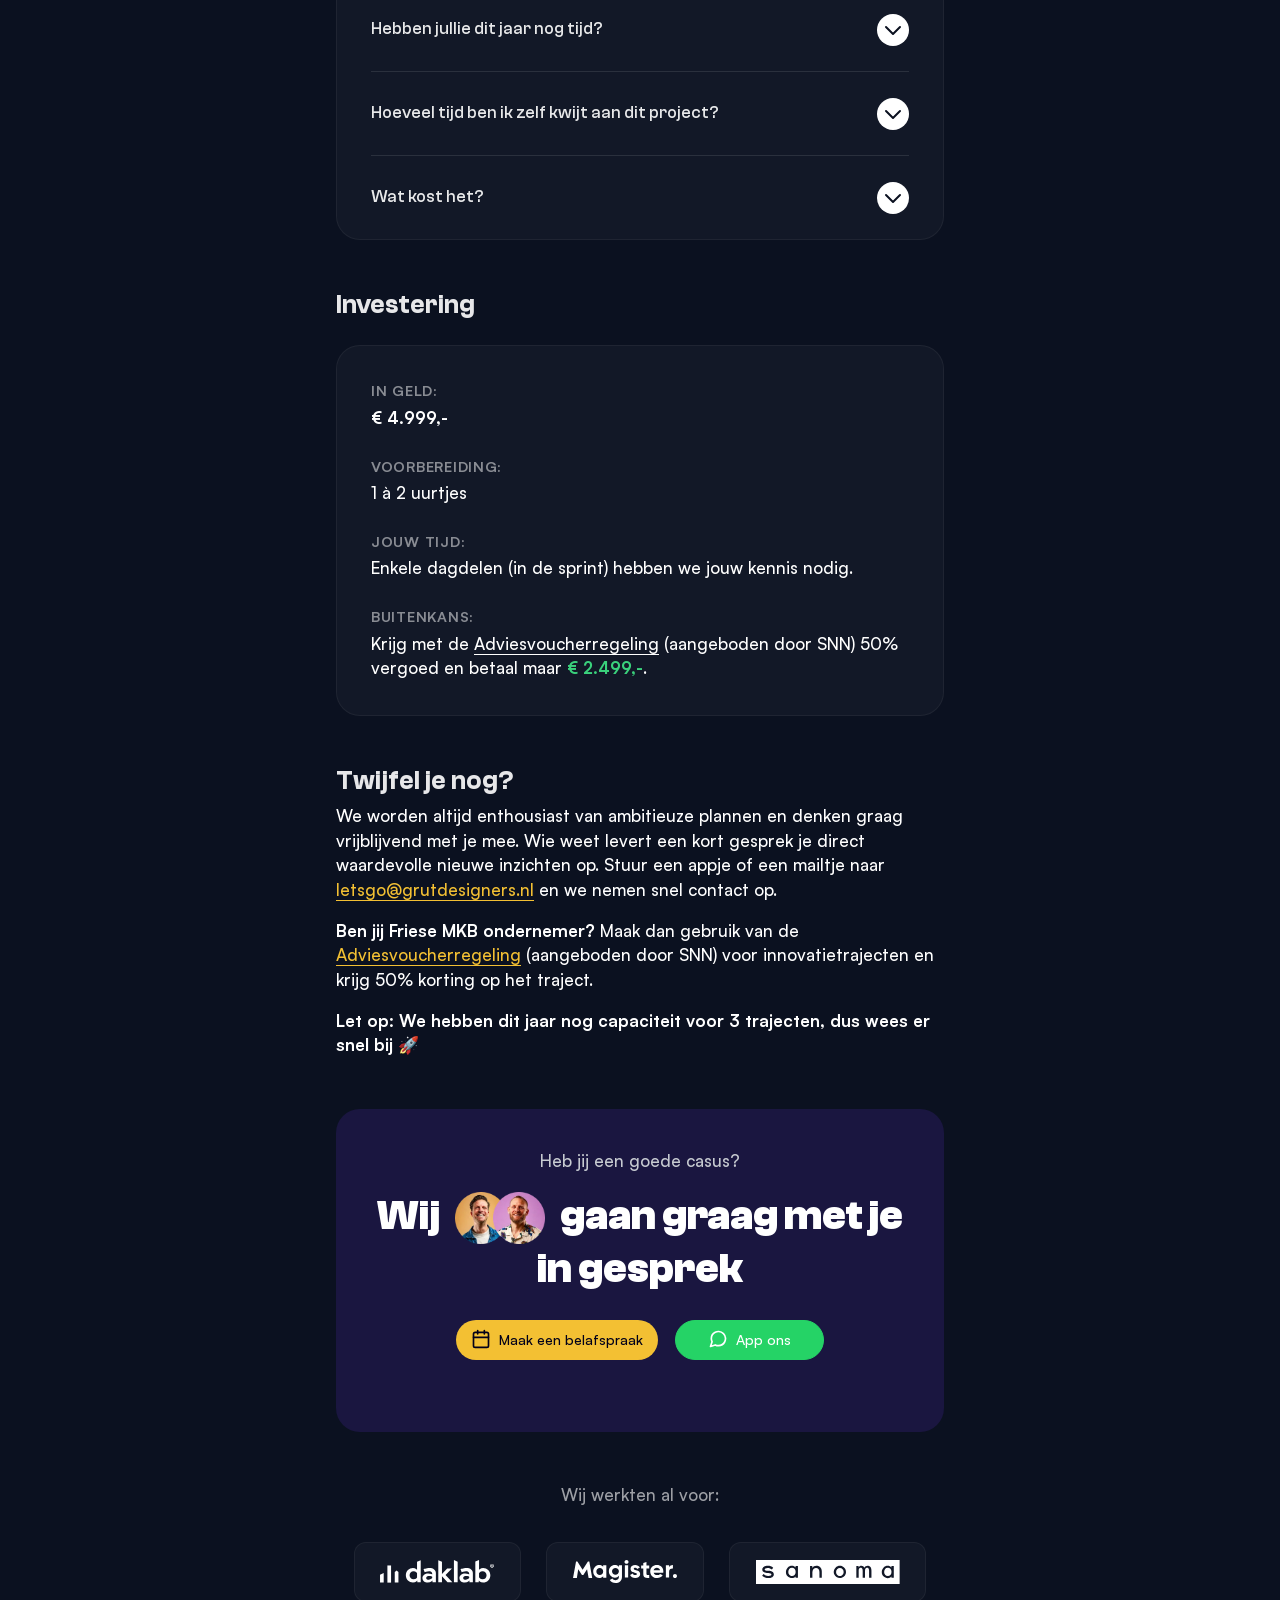
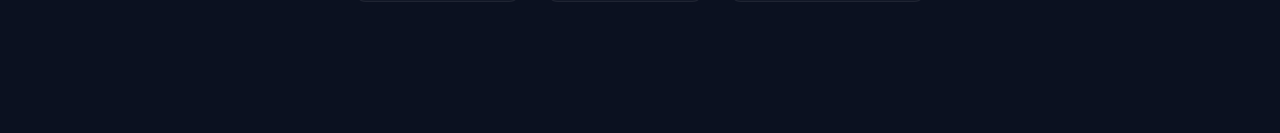
==== commit 8e21bbea: "Update page title" ====
--- a/prototype-sprint/index.html
+++ b/prototype-sprint/index.html
@@ -4,11 +4,11 @@
     <meta charset="UTF-8"/>
     <meta name="viewport" content="width=device-width, initial-scale=1.0, maximum-scale=1.0, user-scalable=no, viewport-fit=cover"/>
     
-    <title>Prototype Sprint | Grut.</title>
+    <title>Prototype sprint | Grut Designers | Nieuw product</title>
     <meta name="description" content="In 1 week van idee naar een door jouw klanten getest product. Maak gebruik van de Adviesvoucherregeling en krijg 50% vergoed."/>
     
     <!-- Open Graph Meta Tags -->
-    <meta property="og:title" content="Prototype Sprint | Grut."/>
+    <meta property="og:title" content="Prototype sprint | Grut Designers | Nieuw product"/>
     <meta property="og:description" content="In 1 week van idee naar een door jouw klanten getest product. Maak gebruik van de Adviesvoucherregeling en krijg 50% vergoed."/>
     <meta property="og:image" content="https://grutdesigners.nl/assets/preview-afbeelding-prototype.jpg?v=3"/>
     <meta property="og:url" content="https://grutdesigners.nl/prototype-sprint/"/>
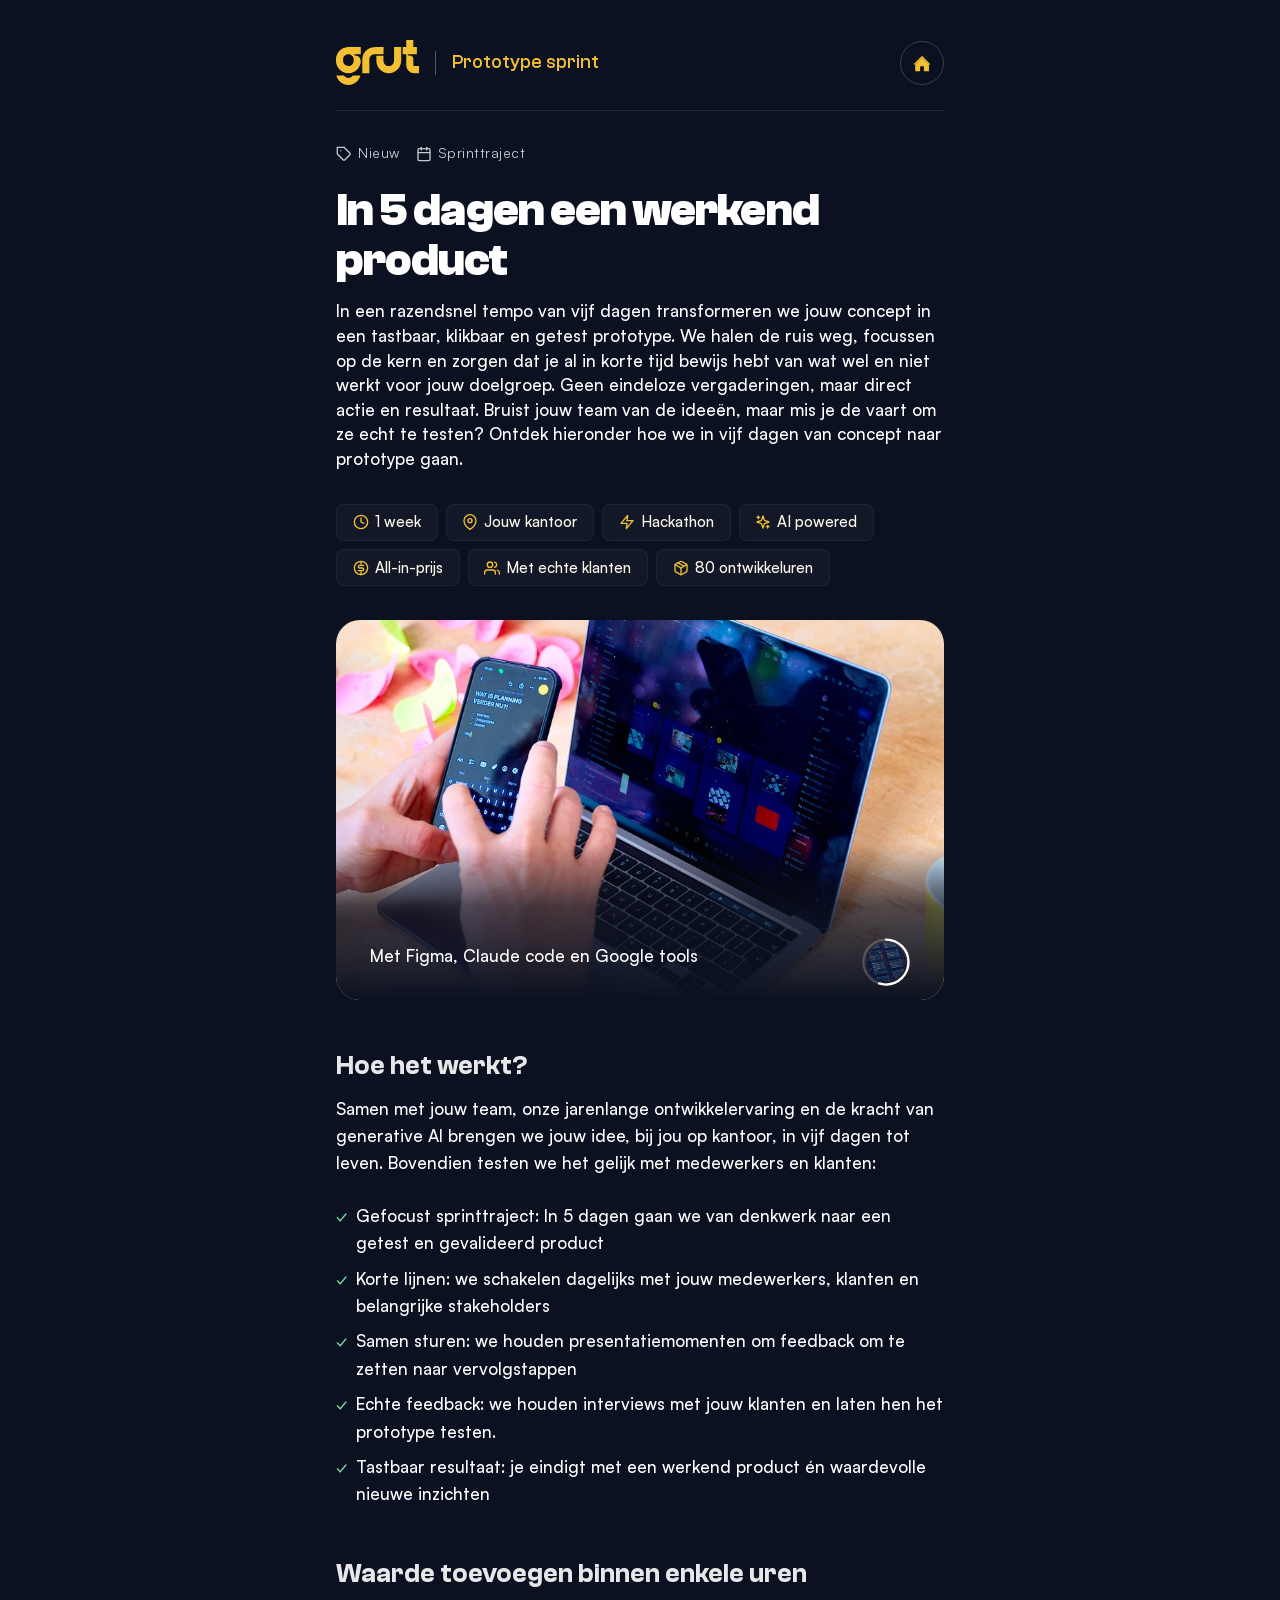
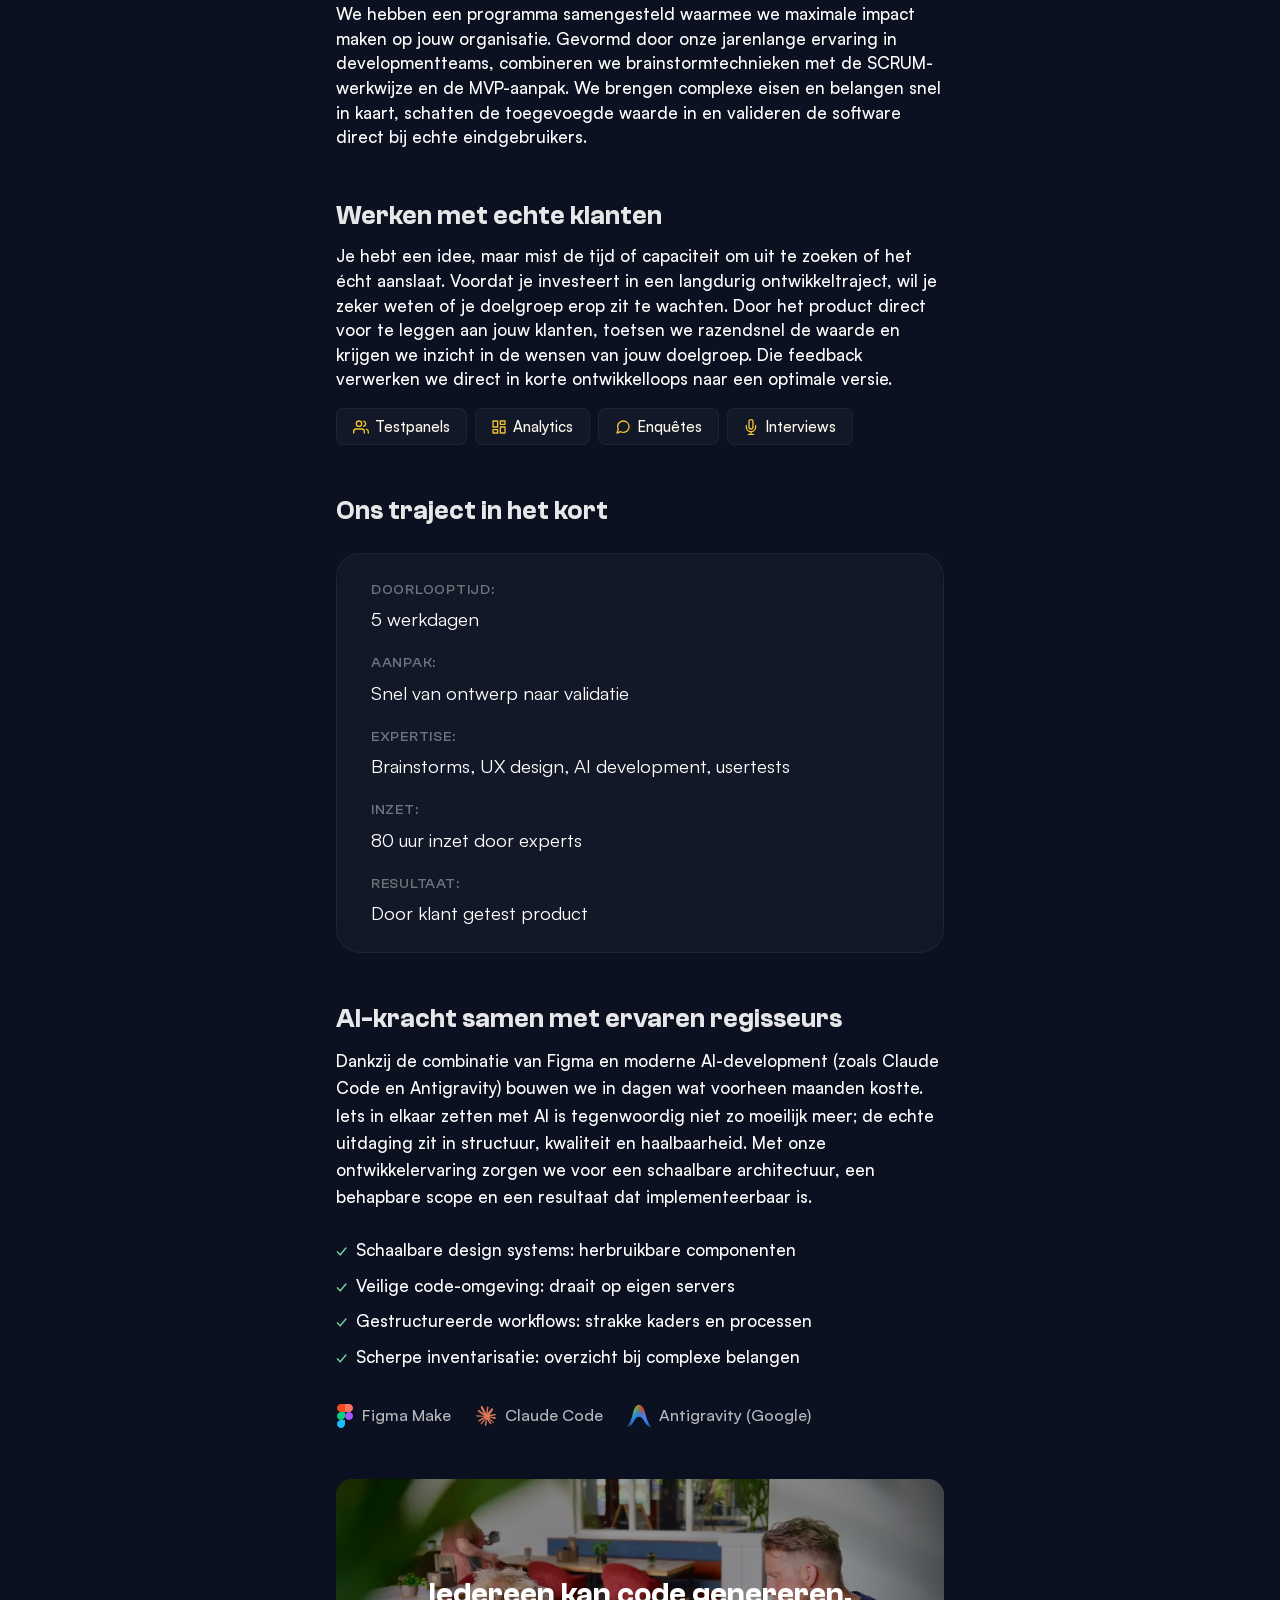
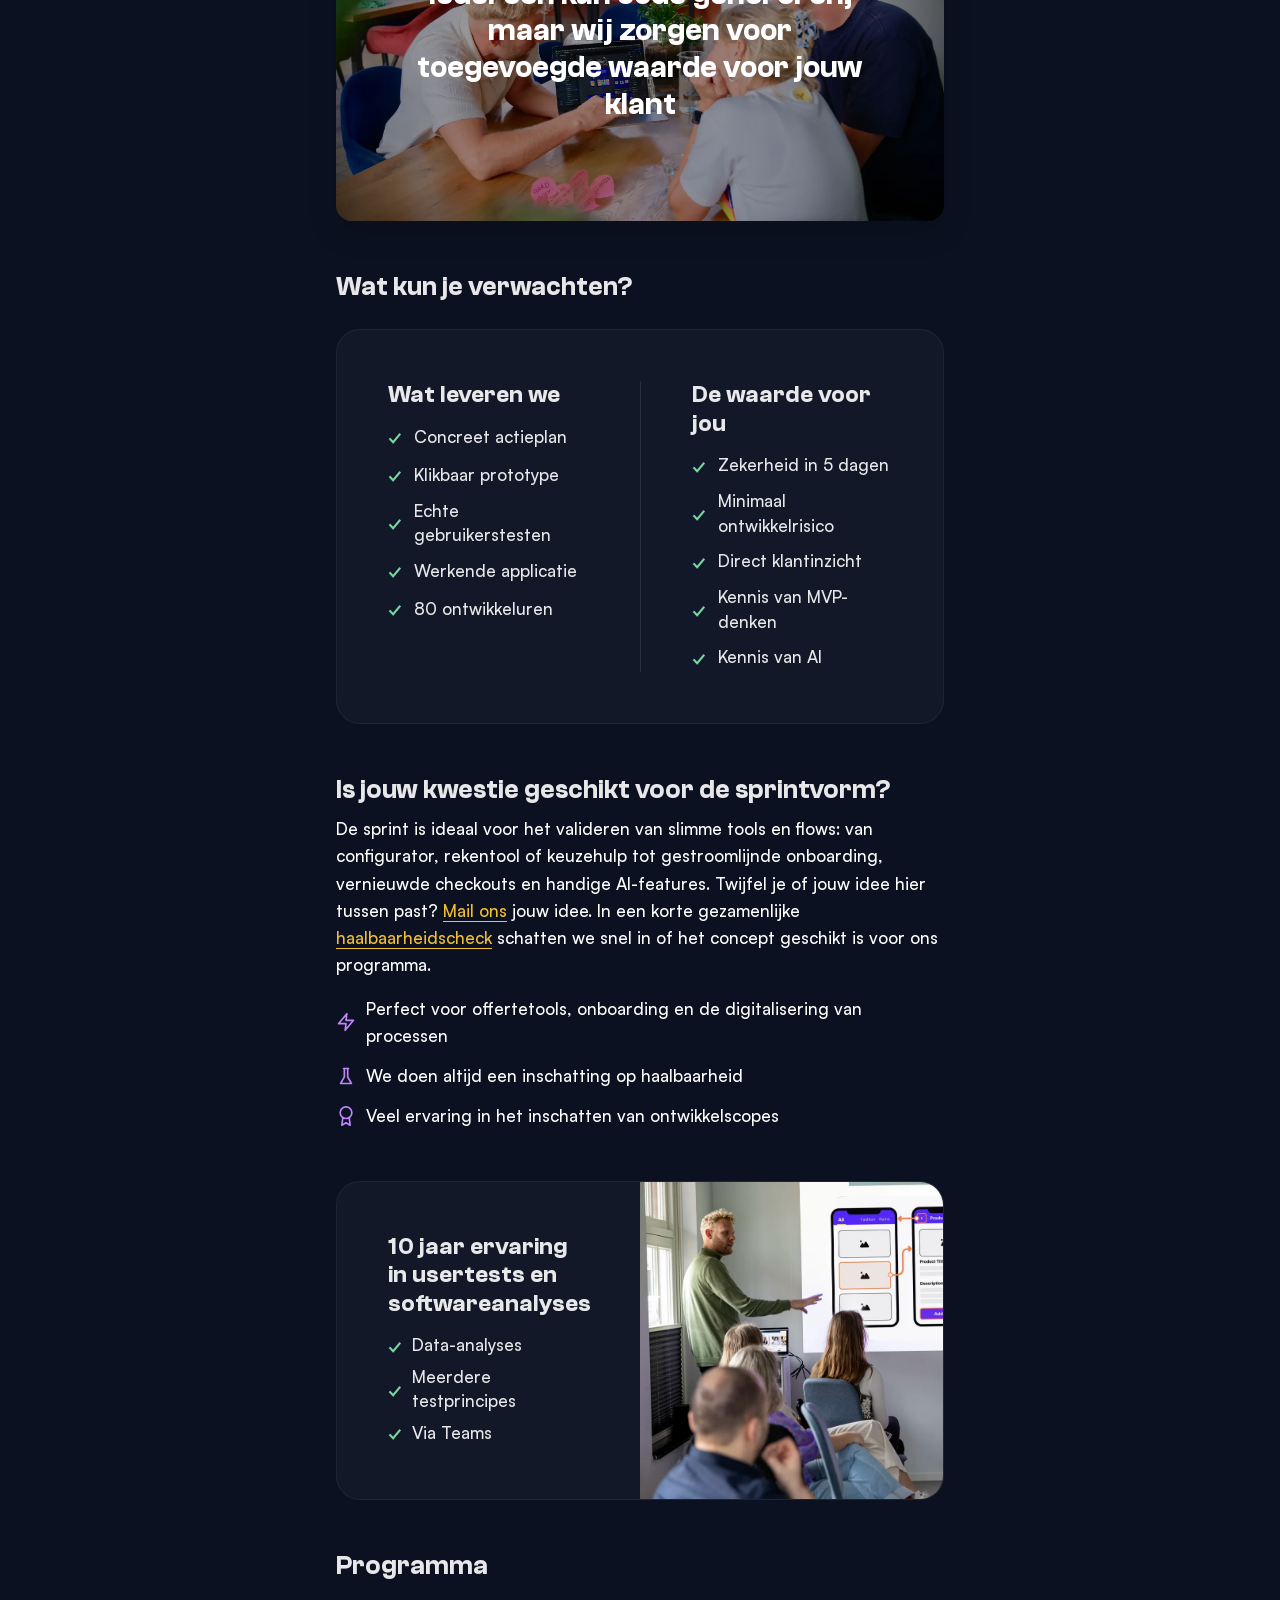
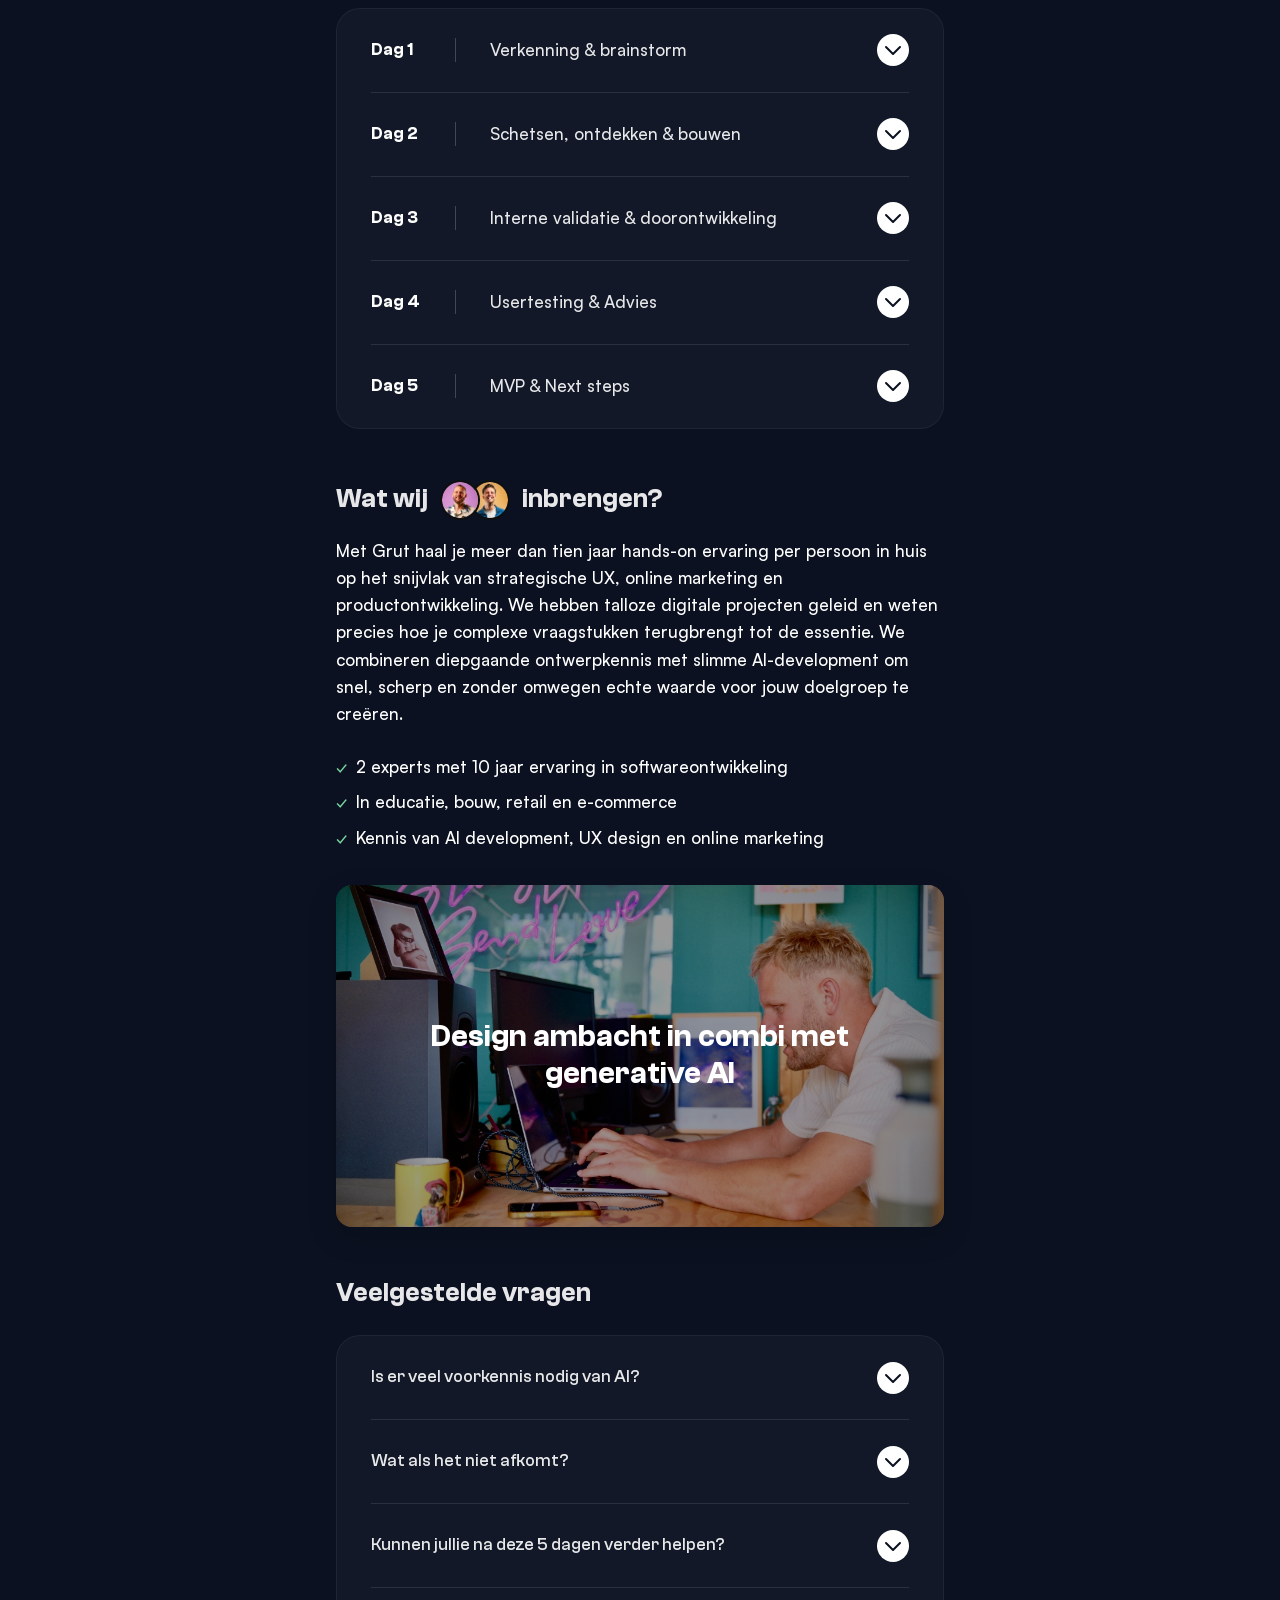
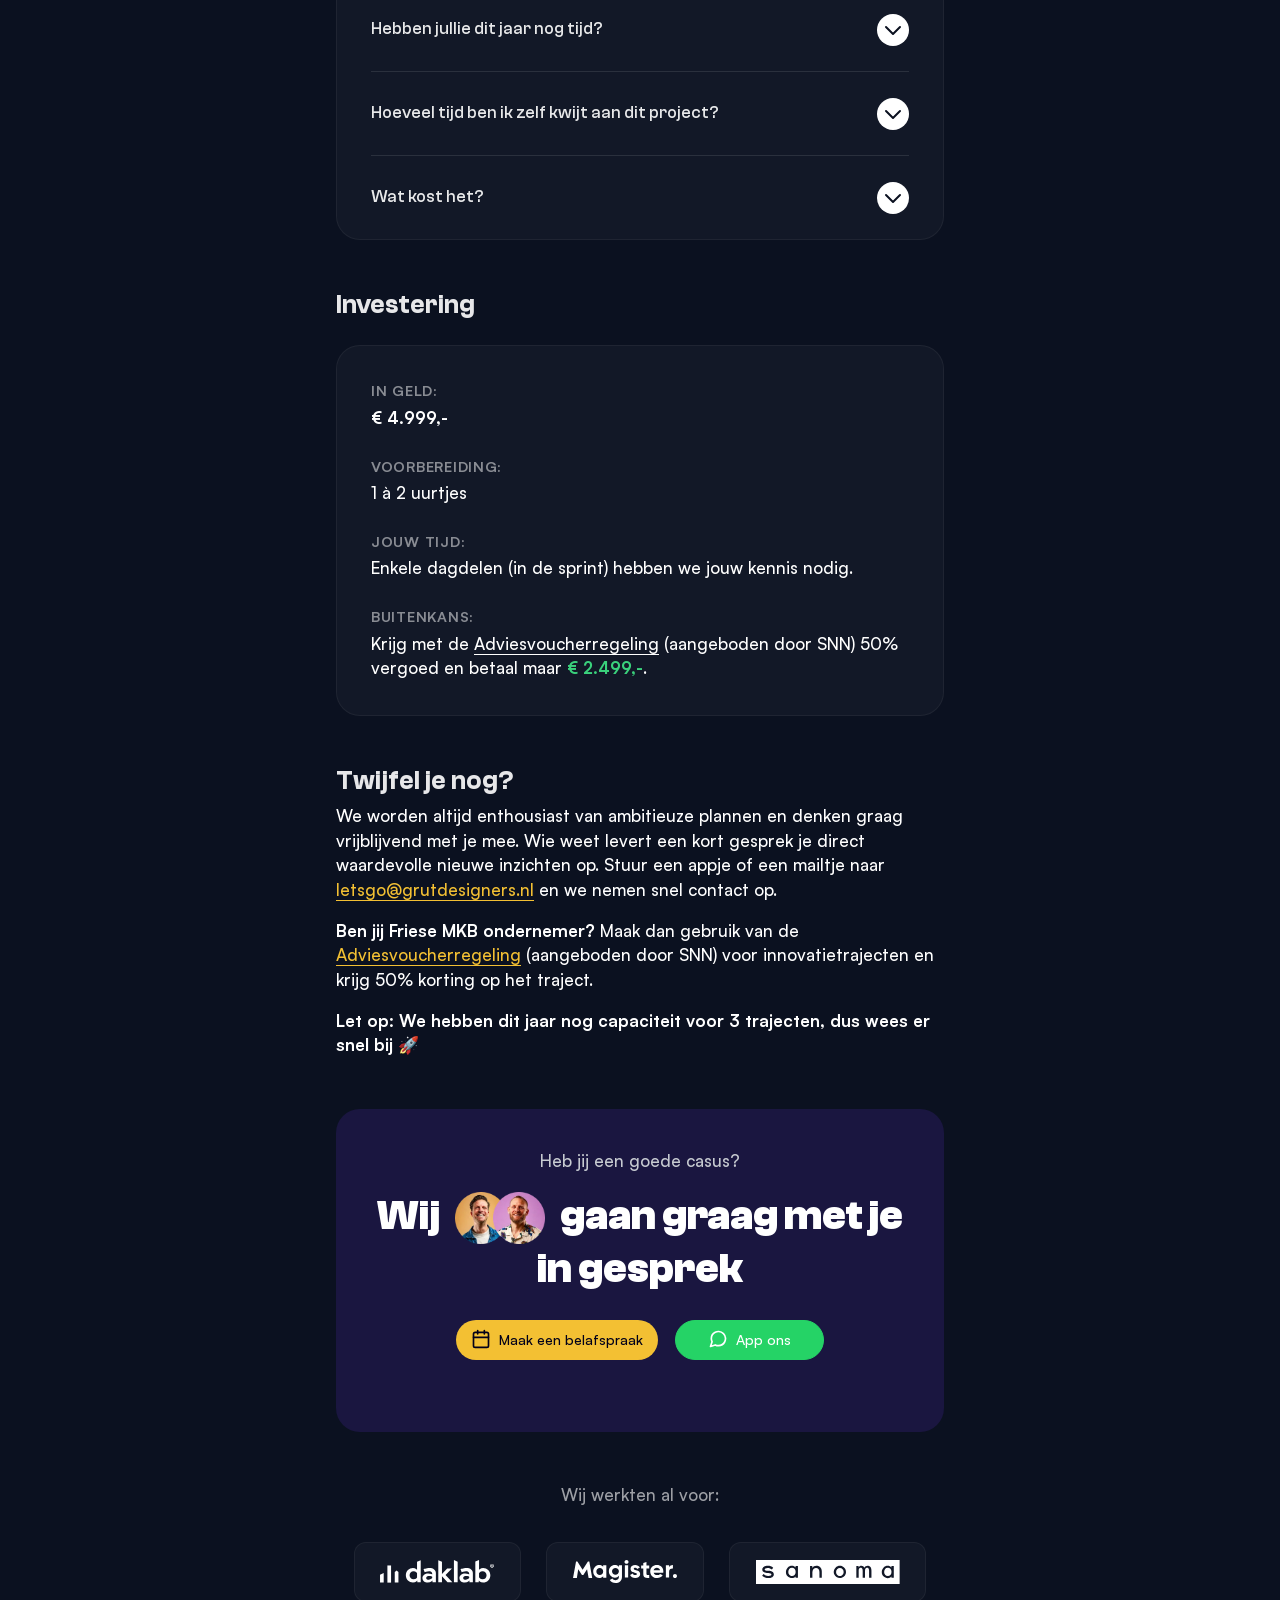
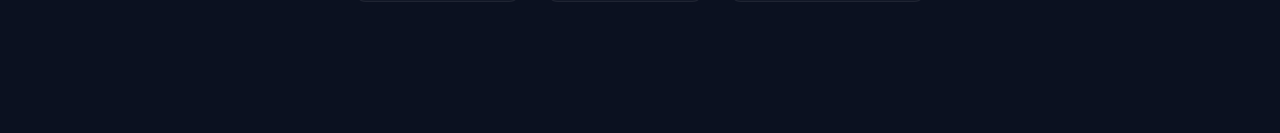
==== commit 24488747: "Update page title: remove 'Nieuw product'" ====
--- a/prototype-sprint/index.html
+++ b/prototype-sprint/index.html
@@ -4,11 +4,11 @@
     <meta charset="UTF-8"/>
     <meta name="viewport" content="width=device-width, initial-scale=1.0, maximum-scale=1.0, user-scalable=no, viewport-fit=cover"/>
     
-    <title>Prototype sprint | Grut Designers | Nieuw product</title>
+    <title>Prototype sprint | Grut Designers</title>
     <meta name="description" content="In 1 week van idee naar een door jouw klanten getest product. Maak gebruik van de Adviesvoucherregeling en krijg 50% vergoed."/>
     
     <!-- Open Graph Meta Tags -->
-    <meta property="og:title" content="Prototype sprint | Grut Designers | Nieuw product"/>
+    <meta property="og:title" content="Prototype sprint | Grut Designers"/>
     <meta property="og:description" content="In 1 week van idee naar een door jouw klanten getest product. Maak gebruik van de Adviesvoucherregeling en krijg 50% vergoed."/>
     <meta property="og:image" content="https://grutdesigners.nl/assets/preview-afbeelding-prototype.jpg?v=3"/>
     <meta property="og:url" content="https://grutdesigners.nl/prototype-sprint/"/>
